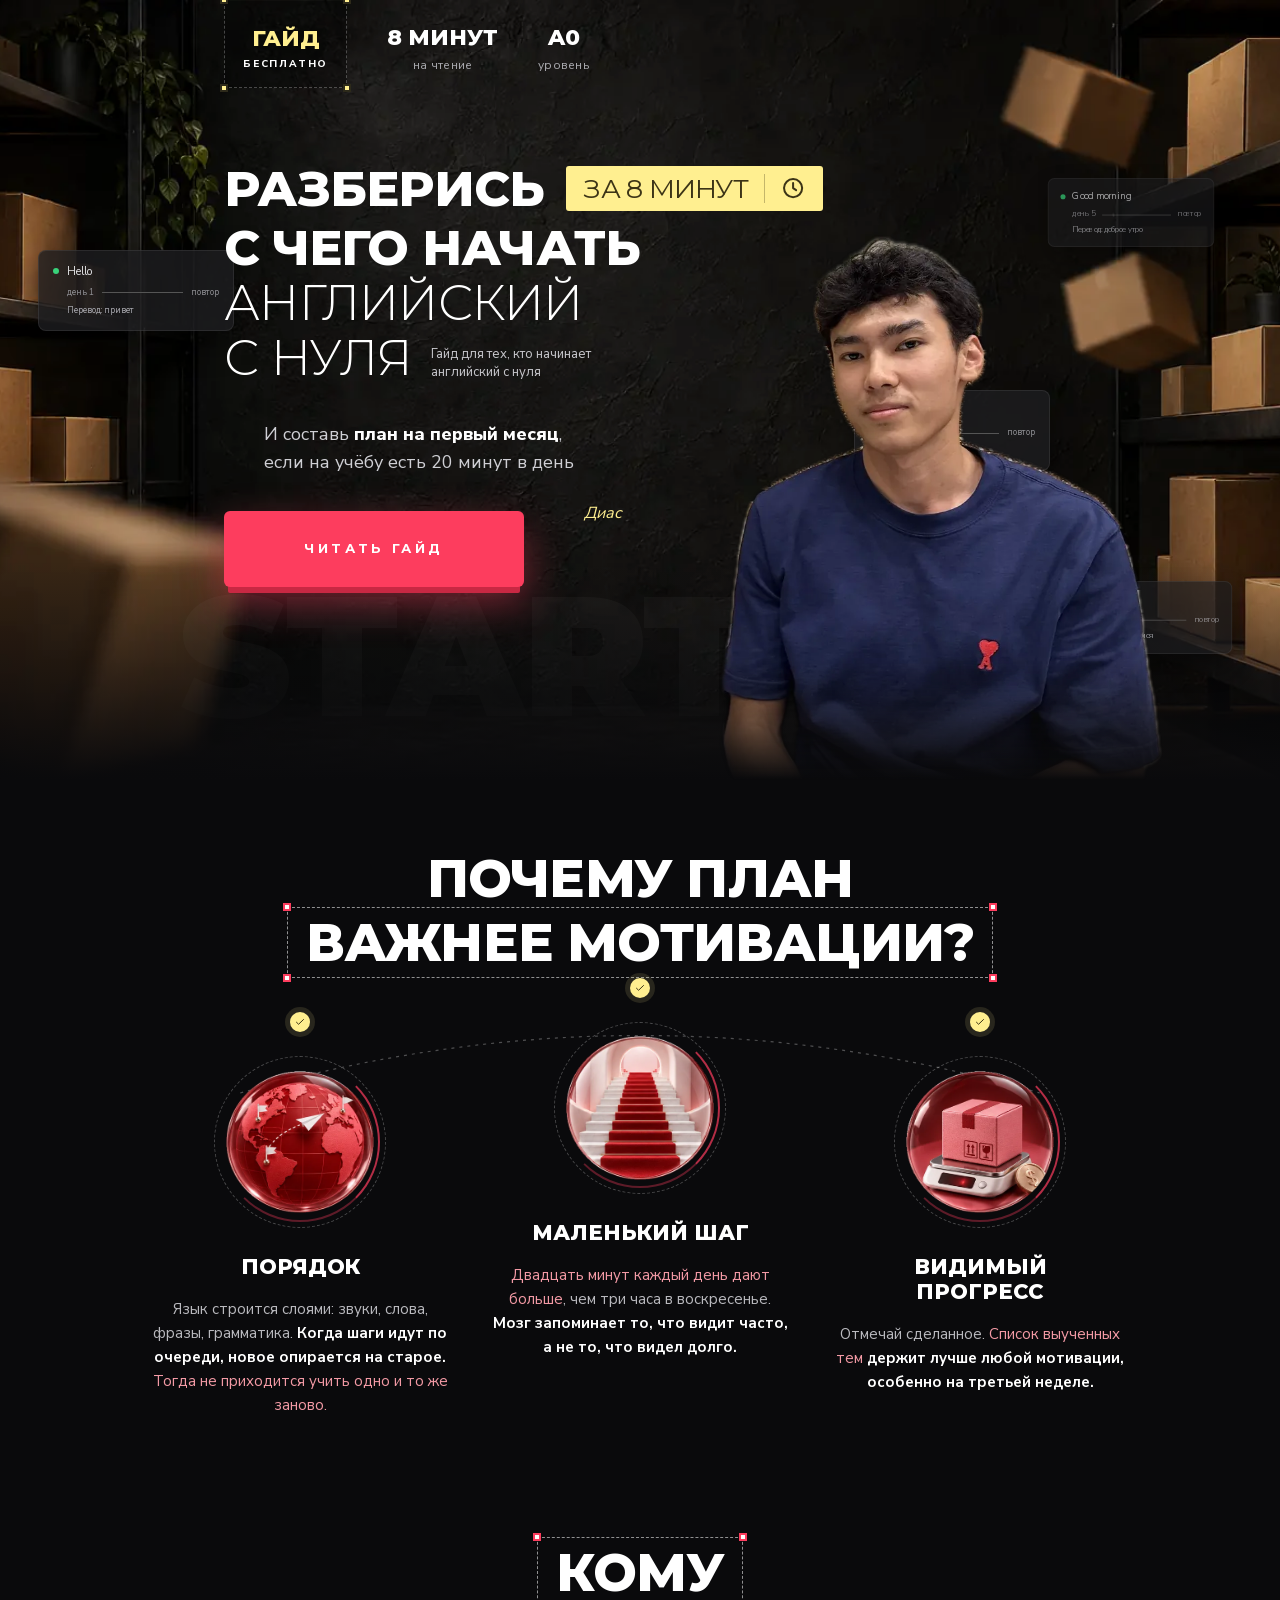
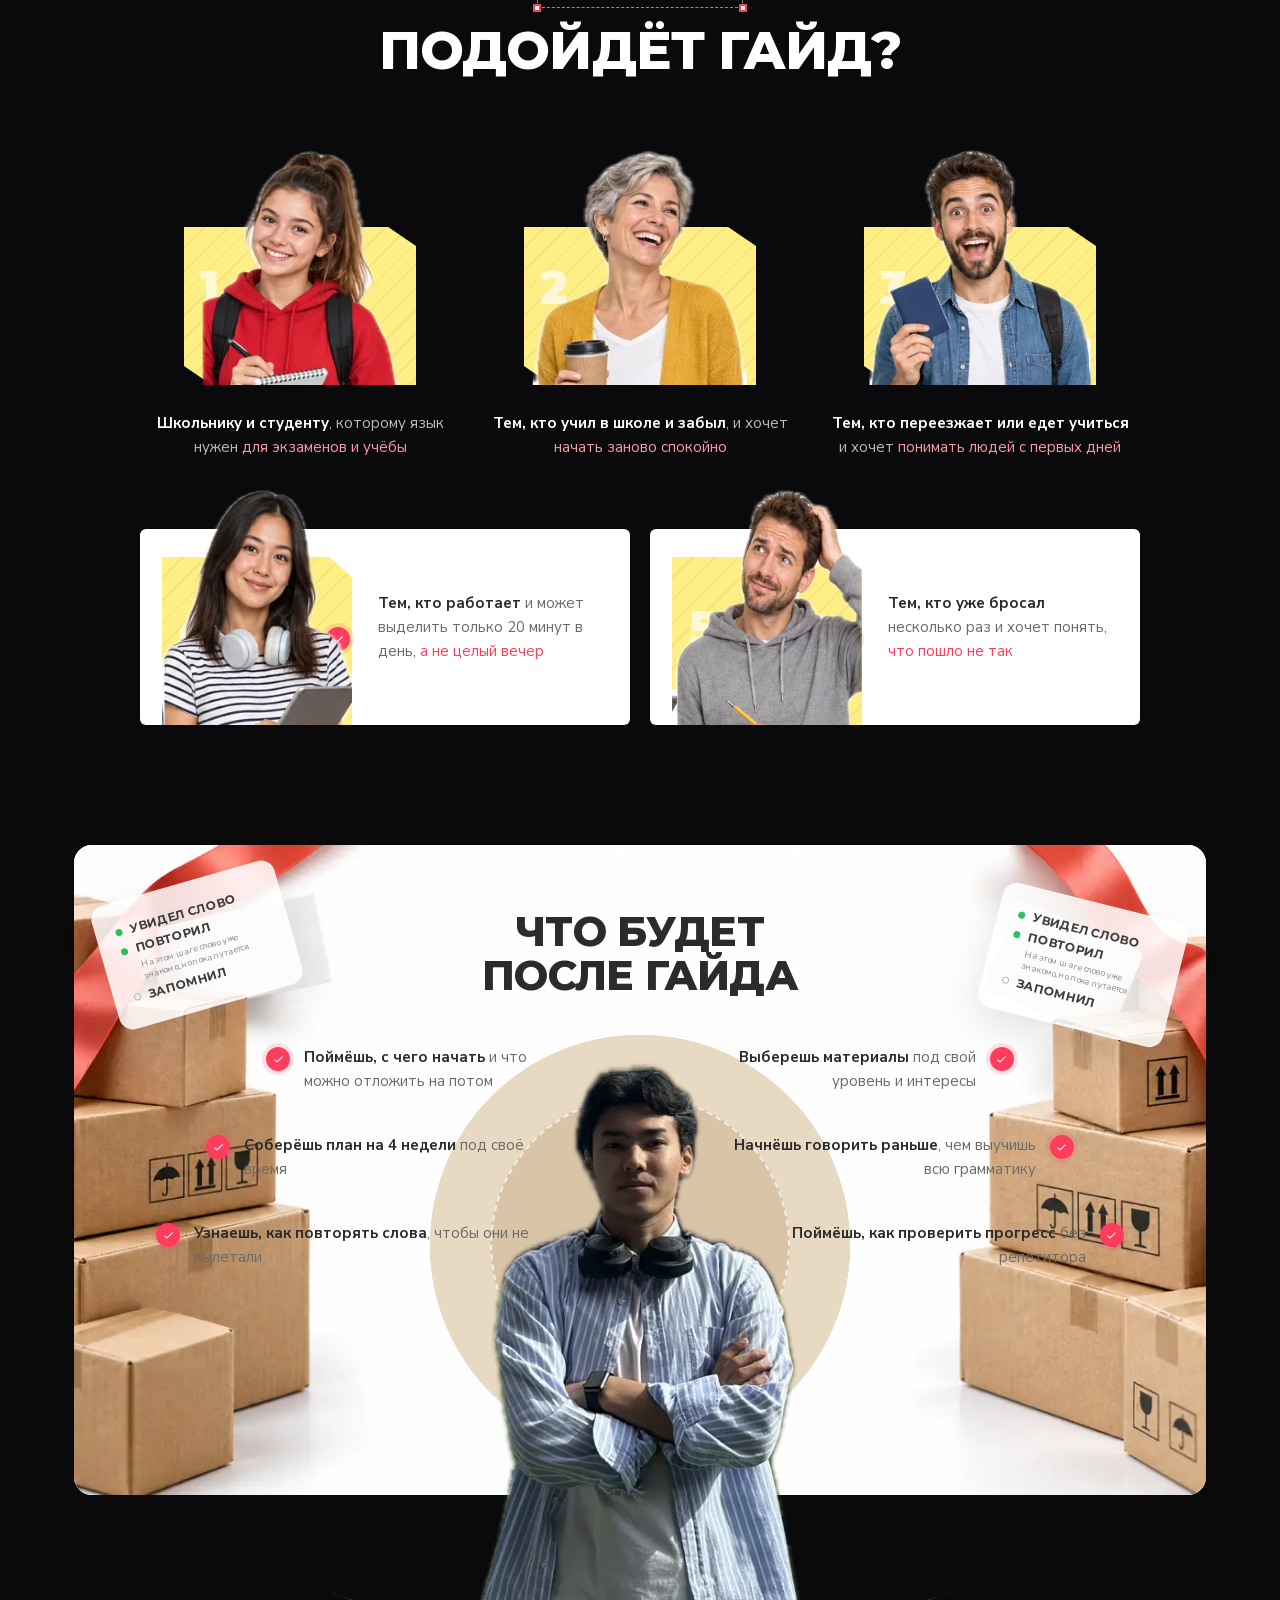
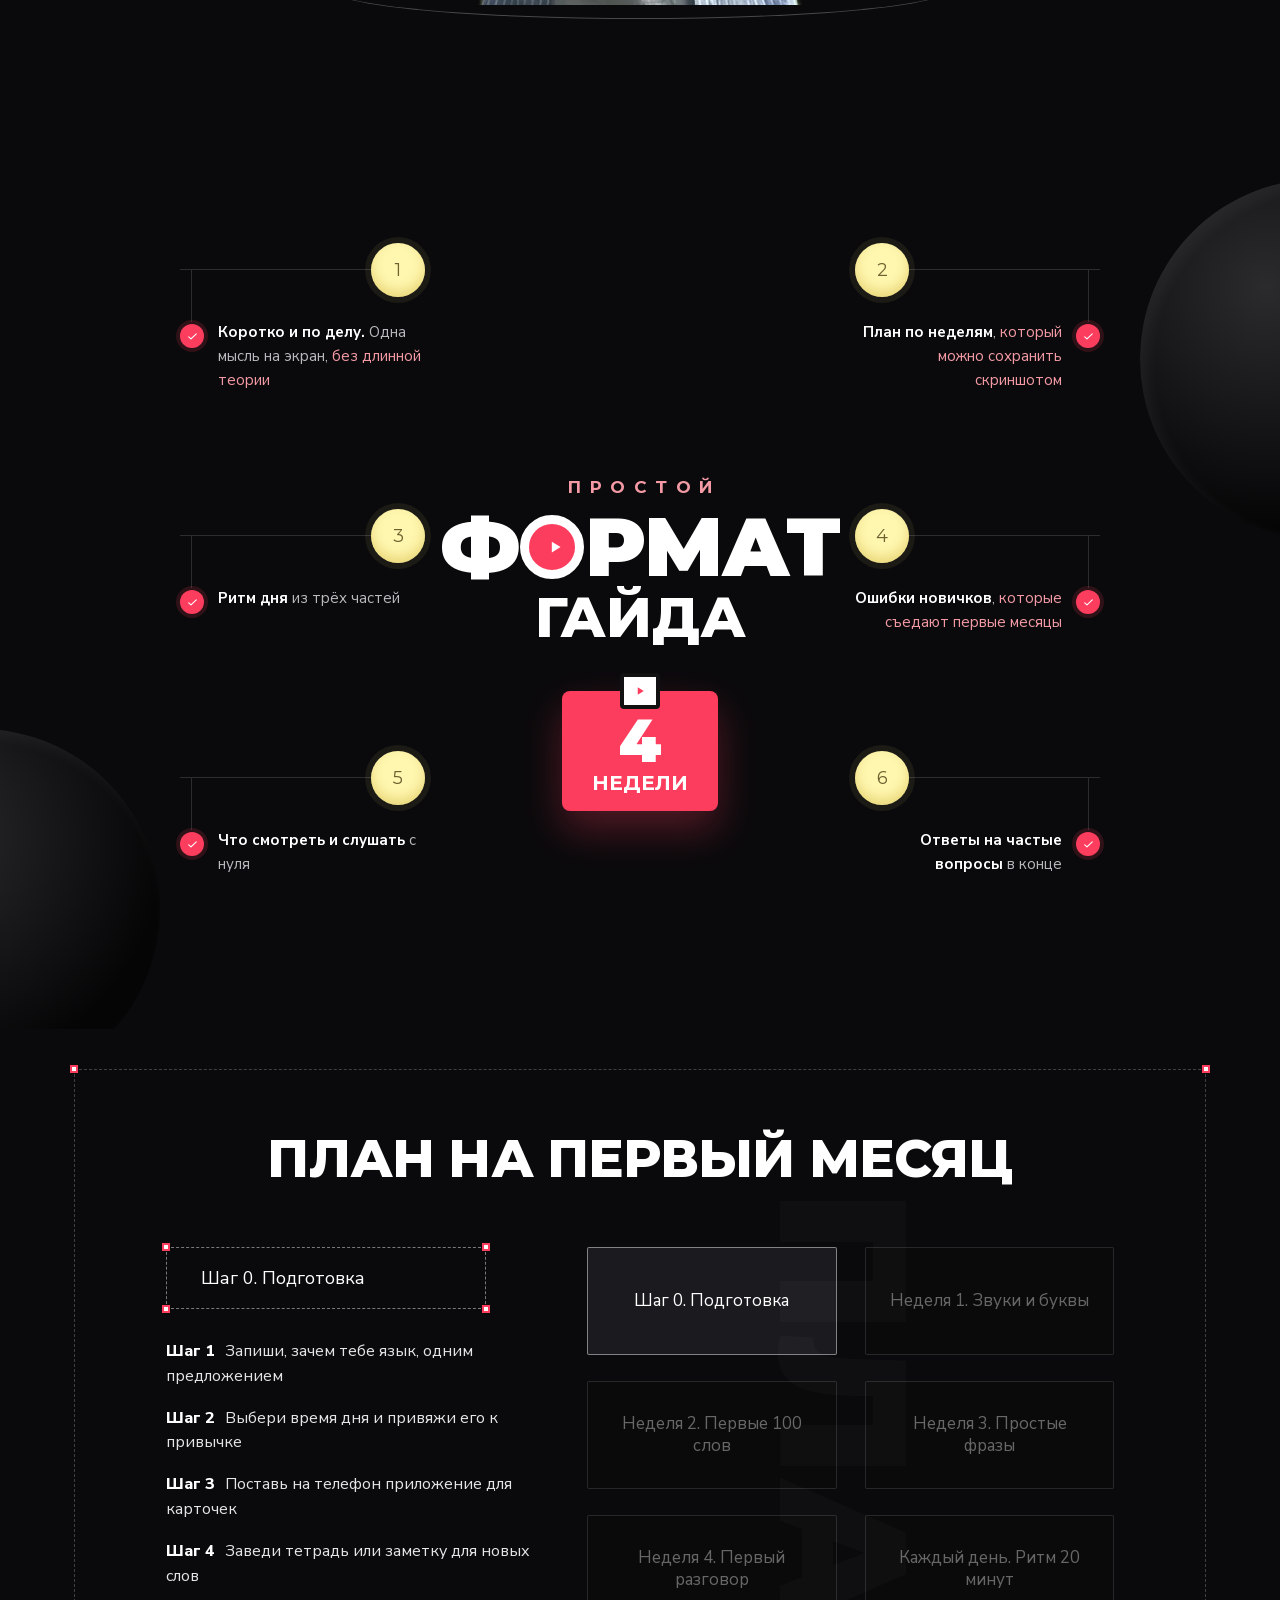
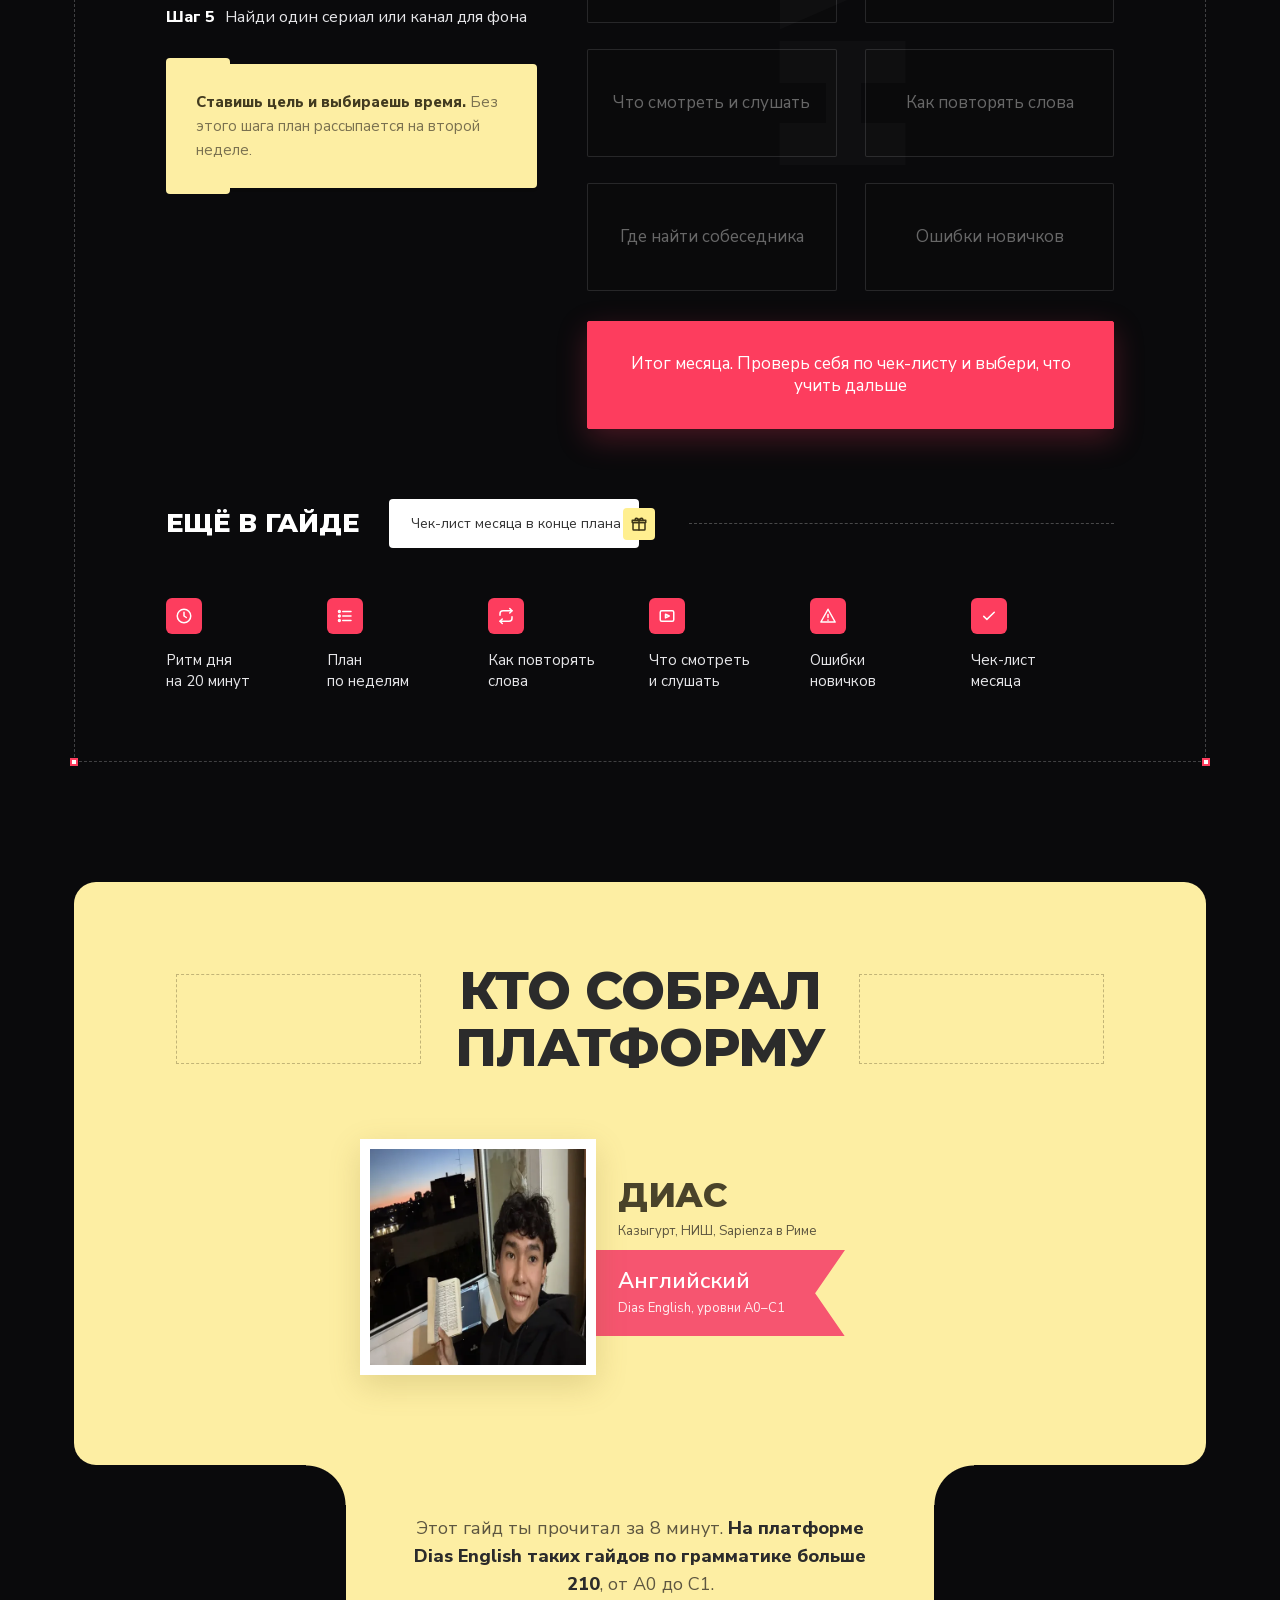
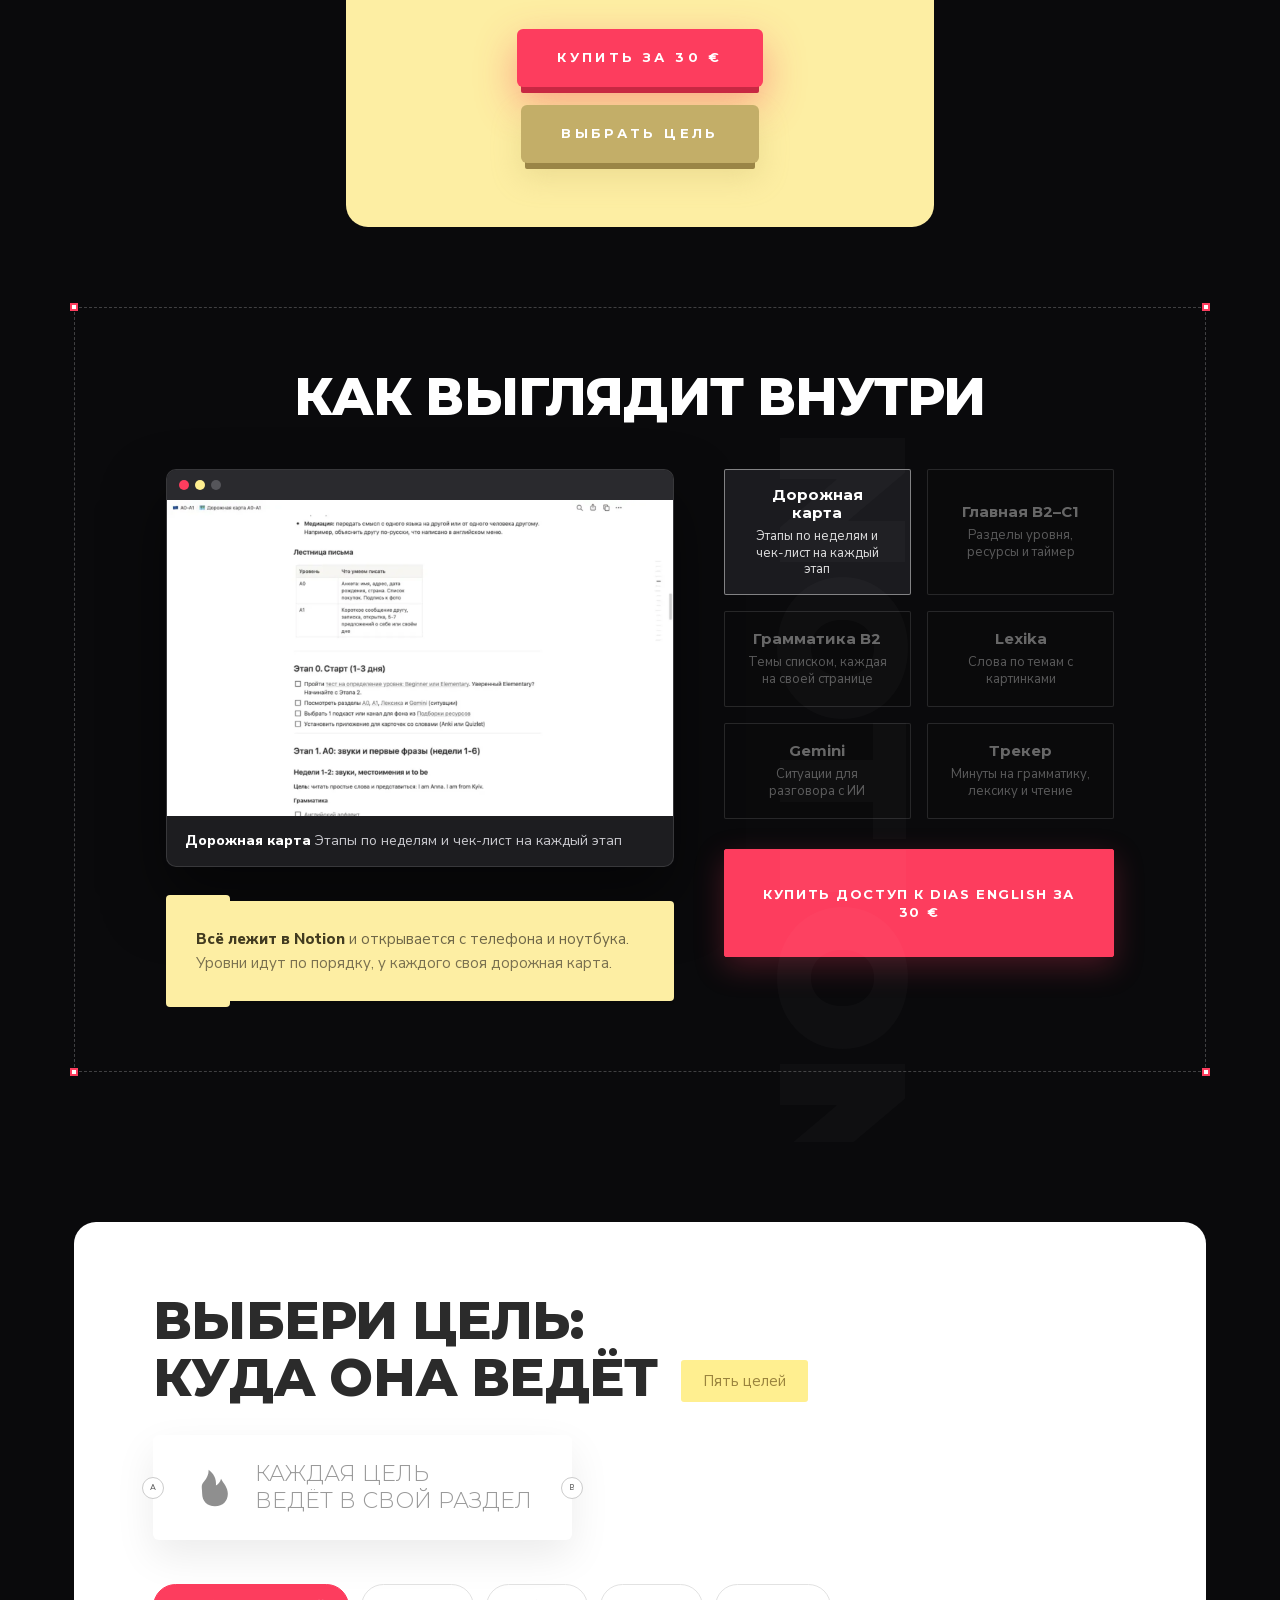
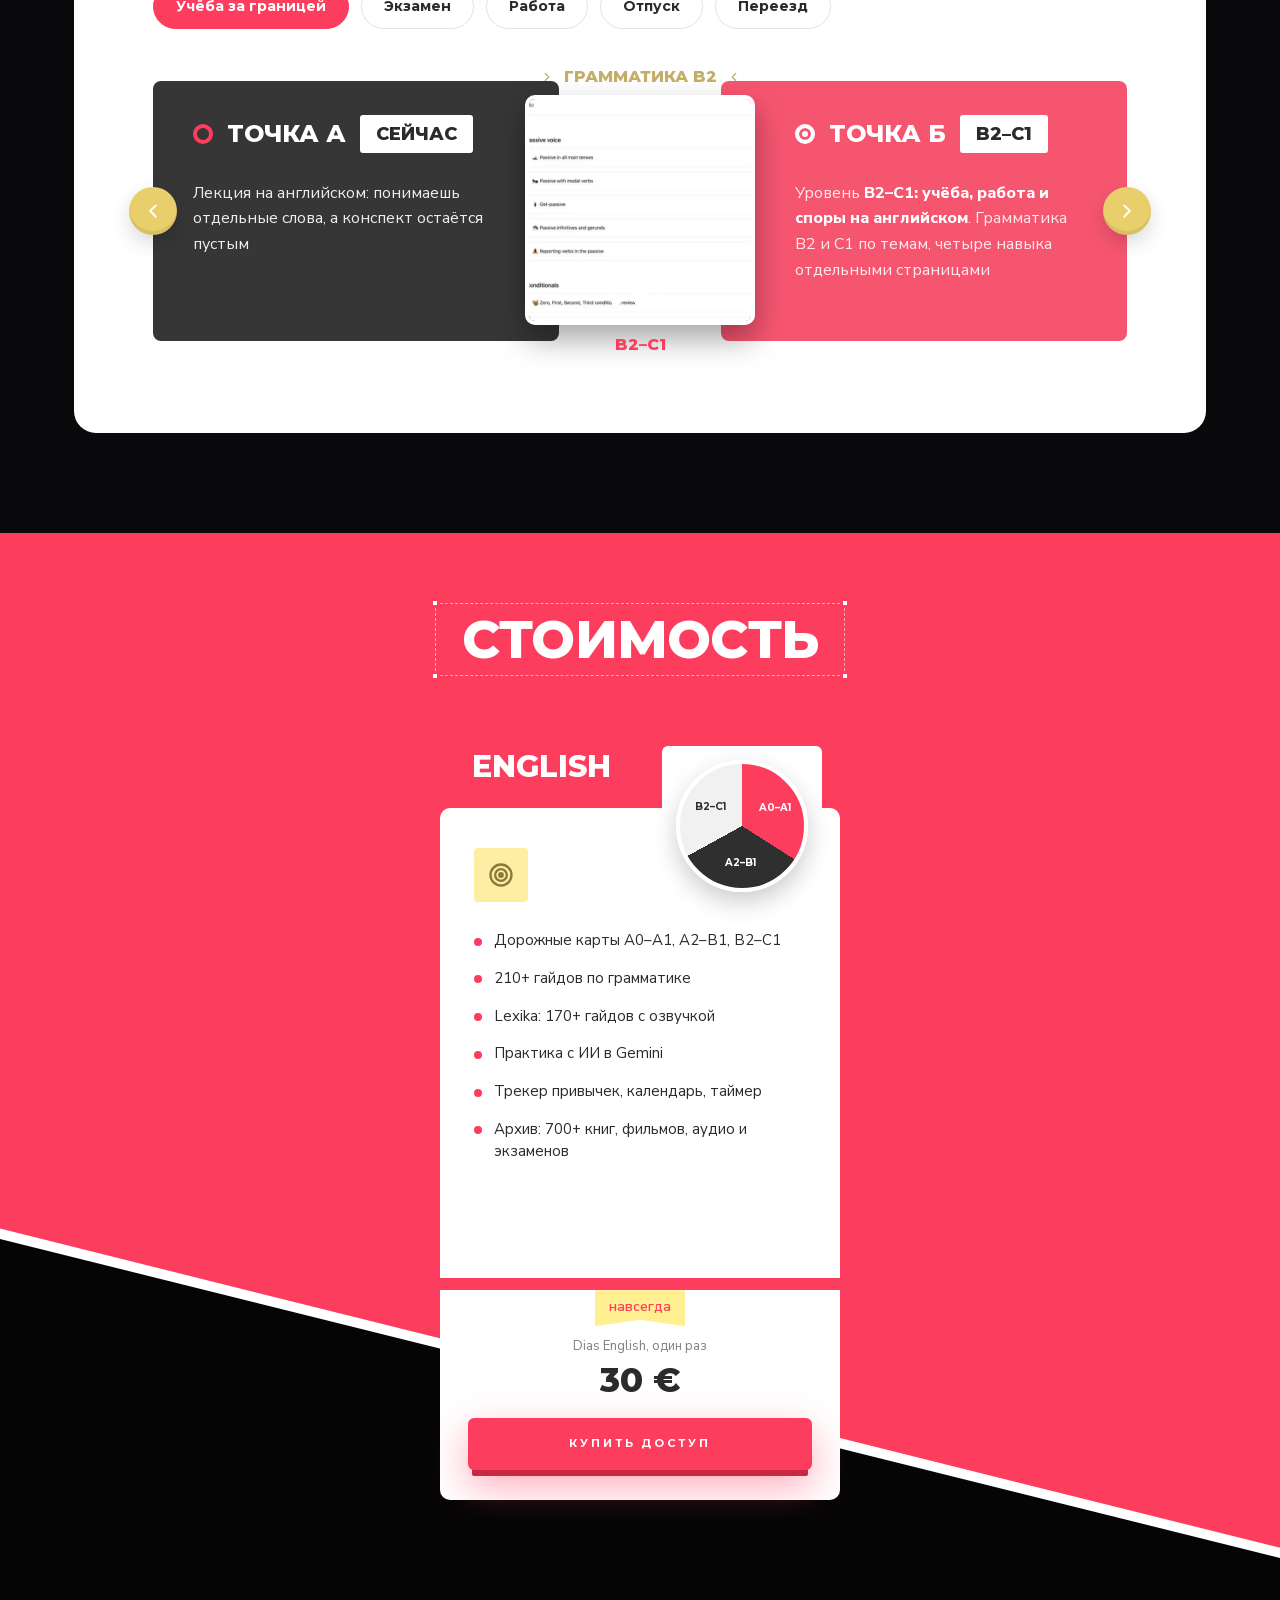
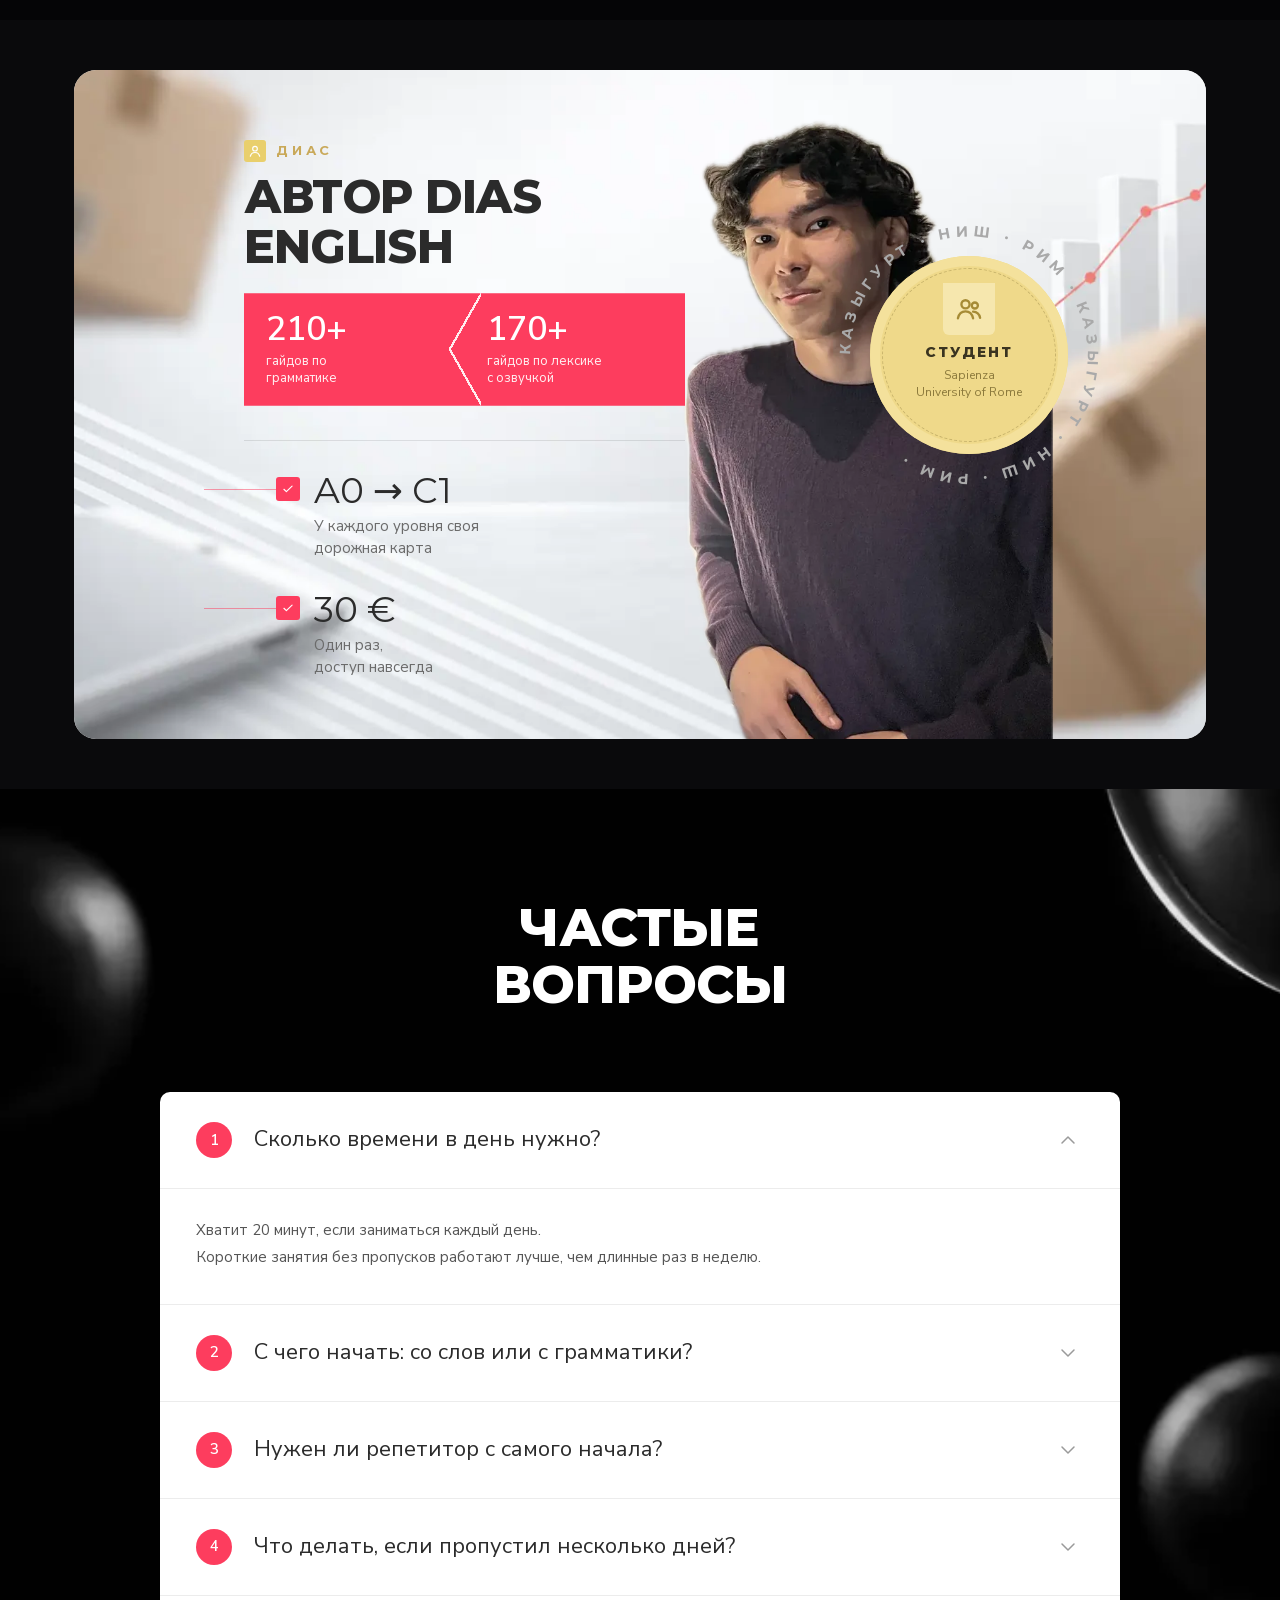
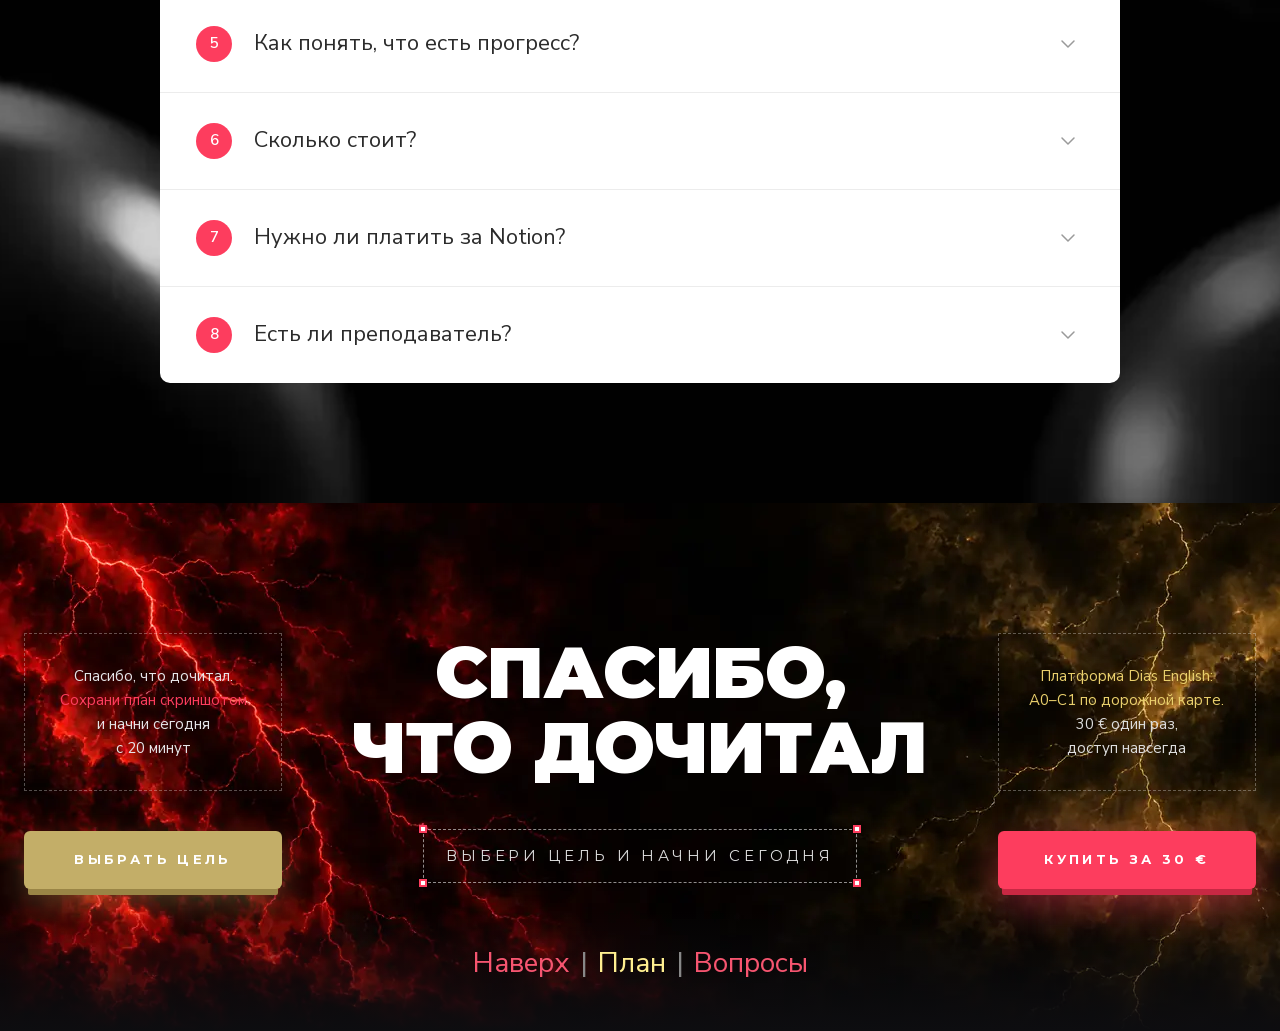
==== en/index.html @ e71a4b94 "Сайт №03: вариации /en/ (Dias English) и /tr/ (Alterna Timur) с подходом «По целям», сборка build.py" ====
<!doctype html>
<html lang="ru">
<head>
<meta charset="utf-8">
<meta name="viewport" content="width=device-width, initial-scale=1, viewport-fit=cover">
<title>С чего начать английский с нуля: план на первый месяц</title>
<meta name="description" content="Короткий гайд: с чего начать английский с нуля, план на 4 недели, ритм на 20 минут в день и ошибки новичков.">
<meta name="theme-color" content="#0a0a0c">
<meta property="og:title" content="С чего начать английский с нуля: план на первый месяц">
<meta property="og:description" content="Короткий гайд: с чего начать английский с нуля, план на 4 недели, ритм на 20 минут в день и ошибки новичков.">
<meta property="og:image" content="../media/hero-bg.webp">
<link rel="icon" href="data:image/svg+xml,%3Csvg xmlns='http://www.w3.org/2000/svg' viewBox='0 0 32 32'%3E%3Crect width='32' height='32' rx='7' fill='%23fd3d5e'/%3E%3Cpath d='M12 9l11 7-11 7z' fill='%23fff'/%3E%3C/svg%3E">
<link rel="preload" href="../assets/fonts/Montserrat-800-cyrillic.woff2" as="font" type="font/woff2" crossorigin>
<link rel="preload" href="../media/hero-bg.webp" as="image">
<link rel="stylesheet" href="../assets/fonts.css">
<link rel="stylesheet" href="../assets/style.css">
</head>
<body>
<main id="app"></main>
<noscript><p style="padding:40px;text-align:center">Для этой страницы нужен JavaScript.</p></noscript>
<script>window.SITE_MODE = 'full'; window.SITE_BASE = '../';
window.SITE = {"lang": "en", "meta": {"title": "С чего начать английский с нуля: план на первый месяц", "description": "Короткий гайд: с чего начать английский с нуля, план на 4 недели, ритм на 20 минут в день и ошибки новичков.", "themeColor": "#0a0a0c"}, "links": {"buy": "https://app.lava.top/products/2c950aa0-d8be-4317-8f39-0f9b4016f5da"}, "blocks": [{"type": "hero", "id": "top", "bg": "media/hero-bg.webp", "bgWord": "Start", "person": {"src": "media/hero-person.webp", "w": 669, "h": 814, "alt": "Диас, автор Dias English"}, "chips": [{"big": "Гайд", "small": "бесплатно", "framed": true}, {"big": "8 минут", "small": "на чтение"}, {"big": "A0", "small": "уровень"}], "titleBold": "Разберись", "badge": "за 8 минут", "titleLines": ["**С чего начать**", "английский", "с нуля"], "note": "Гайд для тех, кто начинает\nанглийский с нуля", "sub": "И составь **план на первый месяц**,\nесли на учёбу есть 20 минут в день", "cta": {"text": "Читать гайд", "href": "#why"}, "sign": ["Диас"], "cards": [{"word": "Hello", "note": "день 1", "tr": "привет"}, {"word": "Thank you", "note": "день 3", "tr": "спасибо"}, {"word": "Good morning", "note": "день 5", "tr": "доброе утро"}, {"word": "See you", "note": "день 7", "tr": "увидимся"}]}, {"type": "why", "id": "why", "title": "Почему план", "titleFramed": "важнее мотивации?", "items": [{"img": "media/why-1.webp", "alt": "Красный глобус с бумажным самолётиком", "title": "Порядок", "text": "Язык строится слоями: звуки, слова, фразы, грамматика. **Когда шаги идут по очереди, новое опирается на старое.** ==Тогда не приходится учить одно и то же заново.=="}, {"img": "media/why-2.webp", "alt": "Белая лестница с красной дорожкой", "title": "Маленький шаг", "text": "==Двадцать минут каждый день дают больше==, чем три часа в воскресенье. **Мозг запоминает то, что видит часто, а не то, что видел долго.**"}, {"img": "media/why-3.webp", "alt": "Коробка на весах", "title": "Видимый\nпрогресс", "text": "Отмечай сделанное. ==Список выученных тем== **держит лучше любой мотивации, особенно на третьей неделе.**"}]}, {"type": "who", "id": "who", "titleFramed": "Кому", "title": "подойдёт гайд?", "items": [{"img": "media/who-1.webp", "w": 236, "h": 286, "alt": "Девушка в красном худи с блокнотом", "text": "**Школьнику и студенту**, которому язык нужен ==для экзаменов и учёбы=="}, {"img": "media/who-2.webp", "w": 259, "h": 285, "alt": "Женщина в жёлтом кардигане с кофе", "text": "**Тем, кто учил в школе и забыл**, и хочет ==начать заново спокойно=="}, {"img": "media/who-3.webp", "w": 278, "h": 297, "alt": "Парень с паспортом и чемоданом", "text": "**Тем, кто переезжает или едет учиться** и хочет ==понимать людей с первых дней=="}, {"img": "media/who-4.webp", "w": 234, "h": 275, "alt": "Девушка с наушниками и планшетом", "text": "**Тем, кто работает** и может выделить только 20 минут в день, ==а не целый вечер=="}, {"img": "media/who-5.webp", "w": 273, "h": 289, "alt": "Мужчина в сером худи с карандашом", "text": "**Тем, кто уже бросал** несколько раз и хочет понять, ==что пошло не так=="}]}, {"type": "result", "id": "result", "title": "Что будет\nпосле гайда", "bg": "media/result-bg.webp", "person": {"src": "media/result-person.webp", "w": 360, "h": 594, "alt": "Диас со скрещёнными руками"}, "tags": [["Увидел слово", "Повторил", "На этом шаге слово уже знакомо, но пока путается", "Запомнил"], ["Увидел слово", "Повторил", "На этом шаге слово уже знакомо, но пока путается", "Запомнил"]], "left": ["**Поймёшь, с чего начать** и что можно отложить на потом", "**Соберёшь план на 4 недели** под своё время", "**Узнаешь, как повторять слова**, чтобы они не вылетали"], "right": ["**Выберешь материалы** под свой уровень и интересы", "**Начнёшь говорить раньше**, чем выучишь всю грамматику", "**Поймёшь, как проверить прогресс** без репетитора"]}, {"type": "format", "id": "format", "kicker": "Простой", "title": "Формат", "title2": "гайда", "badgeNum": "4", "badgeText": "недели", "items": ["**Коротко и по делу.** Одна мысль на экран, ==без длинной теории==", "**План по неделям**, ==который можно сохранить скриншотом==", "**Ритм дня** из трёх частей", "**Ошибки новичков**, ==которые съедают первые месяцы==", "**Что смотреть и слушать** с нуля", "**Ответы на частые вопросы** в конце"]}, {"type": "program", "id": "program", "title": "План на первый месяц", "bgWord": "План", "modules": [{"name": "Шаг 0. Подготовка", "note": "**Ставишь цель и выбираешь время.** ==Без этого шага план рассыпается на второй неделе.==", "lessons": [["Шаг 1", "Запиши, зачем тебе язык, одним предложением"], ["Шаг 2", "Выбери время дня и привяжи его к привычке"], ["Шаг 3", "Поставь на телефон приложение для карточек"], ["Шаг 4", "Заведи тетрадь или заметку для новых слов"], ["Шаг 5", "Найди один сериал или канал для фона"]]}, {"name": "Неделя 1. Звуки и буквы", "note": "**Сначала уши, потом правила.** ==Правильные звуки с первого дня экономят месяцы переучивания.==", "lessons": [["День 1", "Алфавит: **A, B, C** и как читаются буквы"], ["День 2", "Звуки, которых нет в русском"], ["День 3", "Ударение и мелодия фразы"], ["День 4", "Читаешь вслух короткие слова"], ["День 5", "Повторяешь за диктором по 10 минут"], ["День 6", "Пишешь своё имя и город"], ["День 7", "Повторение недели"]]}, {"name": "Неделя 2. Первые 100 слов", "note": "**Учишь слова, которые встречаются чаще всего.** ==Сто частых слов закрывают большую часть простых разговоров.==", "lessons": [["День 1", "Я, ты, он, она: местоимения"], ["День 2", "Глаголы **be, have, want**"], ["День 3", "Числа от 1 до 20"], ["День 4", "Еда, кафе, магазин"], ["День 5", "Дорога и транспорт"], ["День 6", "Дни недели и время"], ["День 7", "Повторение карточек"]]}, {"name": "Неделя 3. Простые фразы", "note": "**Собираешь фразы из знакомых слов.** ==Не заучиваешь чужие диалоги, а строишь свои.==", "lessons": [["День 1", "Как представиться: **Hi, I’m Anna**"], ["День 2", "Как спросить дорогу"], ["День 3", "Как заказать кофе: **A coffee, please**"], ["День 4", "Вопросы: где, что, сколько"], ["День 5", "Отрицание: не хочу, не знаю"], ["День 6", "Пишешь 5 фраз о себе"], ["День 7", "Повторение недели"]]}, {"name": "Неделя 4. Первый разговор", "note": "**Говоришь вслух, даже если с ошибками.** ==Пять минут речи в день важнее идеальной грамматики.==", "lessons": [["День 1", "Записываешь голосовое о себе"], ["День 2", "Разговор с ИИ на простую тему"], ["День 3", "Слушаешь и повторяешь короткий диалог"], ["День 4", "Описываешь свой день"], ["День 5", "Пять вопросов собеседнику: **Where are you from?**"], ["День 6", "Пробный разговор 5 минут"], ["День 7", "Итог месяца"]]}, {"name": "Каждый день. Ритм 20 минут", "note": "**Три части по порядку.** ==Если времени меньше, оставь только первую.==", "lessons": [["5 минут", "Повтор карточек со словами"], ["10 минут", "Новая тема из плана недели"], ["5 минут", "Слушаешь или говоришь вслух"]]}, {"name": "Что смотреть и слушать", "note": "**Короткое и с субтитрами.** ==Мультфильмы и детские каналы понятнее новостей.==", "lessons": [["Видео", "Детские мультфильмы с субтитрами"], ["Аудио", "Подкасты для начинающих, медленная речь"], ["Чтение", "Адаптированные книги уровня A1"], ["Песни", "Две любимые песни с текстом"]]}, {"name": "Как повторять слова", "note": "**Повторяешь через растущие промежутки.** ==Так слово переходит в долгую память.==", "lessons": [["1 раз", "В день, когда выучил"], ["2 раз", "На следующий день"], ["3 раз", "Через три дня"], ["4 раз", "Через неделю"], ["5 раз", "Через месяц"]]}, {"name": "Где найти собеседника", "note": "**Говорить можно с первого месяца.** ==Собеседник не обязательно носитель, подойдёт любой, кто учит тот же язык.==", "lessons": [["Вариант 1", "Разговор с ИИ на простую тему"], ["Вариант 2", "Языковой клуб в твоём городе или онлайн"], ["Вариант 3", "Приложение для обмена языками"], ["Вариант 4", "Друг, который учит тот же язык"]]}, {"name": "Ошибки новичков", "note": "**Эти ошибки делают почти все.** ==Заметил у себя, значит уже исправляешь.==", "lessons": [["Ошибка 1", "Учить грамматику без слов"], ["Ошибка 2", "Менять приложение каждую неделю"], ["Ошибка 3", "Молчать, пока не выучишь всё"], ["Ошибка 4", "Заниматься только по выходным"], ["Ошибка 5", "Сравнивать себя с другими"]]}], "final": {"name": "Итог месяца. Проверь себя по чек-листу и выбери, что учить дальше", "note": "**Проверь себя честно.** ==Отметь, что получилось, и перенеси остальное на следующий месяц.==", "lessons": [["Пункт 1", "Читаю простые слова вслух"], ["Пункт 2", "Знаю 100 частых слов"], ["Пункт 3", "Могу представиться и спросить дорогу"], ["Пункт 4", "Записал голосовое о себе"], ["Пункт 5", "Занимался хотя бы 20 дней из 30"]]}, "extraTitle": "Ещё в гайде", "extraPill": "Чек-лист месяца в конце плана", "extras": [{"icon": "clock", "text": "Ритм дня\nна 20 минут", "open": 5}, {"icon": "list", "text": "План\nпо неделям", "open": 1}, {"icon": "repeat", "text": "Как повторять\nслова", "open": 7}, {"icon": "film", "text": "Что смотреть\nи слушать", "open": 6}, {"icon": "warn", "text": "Ошибки\nновичков", "open": 9}, {"icon": "check", "text": "Чек-лист\nмесяца", "open": "final"}]}, {"type": "speakers", "id": "authors", "ad": true, "title": "Кто собрал\nплатформу", "intro": "Этот гайд ты прочитал за 8 минут. **На платформе Dias English таких гайдов по грамматике больше 210**, от A0 до C1.", "items": [{"img": "media/sp-dias.webp", "alt": "Диас с книгой у окна", "name": "Диас", "sub": "Казыгурт, НИШ, Sapienza в Риме", "ribbonBig": "Английский", "ribbonSmall": "Dias English, уровни A0–C1", "href": "buy"}], "buttons": [{"text": "Купить за 30 €", "href": "buy", "style": "red"}, {"text": "Выбрать цель", "href": "#path", "style": "gold"}]}, {"type": "gallery", "id": "inside", "ad": true, "title": "Как выглядит внутри", "bgWord": "Notion", "tabs": [{"name": "Dias English", "href": "buy", "note": "**Всё лежит в Notion** и открывается с телефона и ноутбука. ==Уровни идут по порядку, у каждого своя дорожная карта.==", "shots": [{"src": "media/scr-en-01.webp", "w": 1400, "h": 876, "cap": "Дорожная карта", "text": "Этапы по неделям и чек-лист на каждый этап"}, {"src": "media/scr-en-07.webp", "w": 1100, "h": 688, "cap": "Главная B2–C1", "text": "Разделы уровня, ресурсы и таймер"}, {"src": "media/scr-en-03.webp", "w": 1400, "h": 876, "cap": "Грамматика B2", "text": "Темы списком, каждая на своей странице"}, {"src": "media/scr-en-04.webp", "w": 1400, "h": 876, "cap": "Lexika", "text": "Слова по темам с картинками"}, {"src": "media/scr-en-05.webp", "w": 1400, "h": 876, "cap": "Gemini", "text": "Ситуации для разговора с ИИ"}, {"src": "media/scr-en-06.webp", "w": 1400, "h": 876, "cap": "Трекер", "text": "Минуты на грамматику, лексику и чтение"}]}]}, {"type": "path", "id": "path", "ad": true, "title": "Выбери цель:\nкуда она ведёт", "tag": "Пять целей", "side": "Каждая цель\nведёт в свой раздел", "slides": [{"goal": "Учёба за границей", "name": "Грамматика B2", "photo": "media/goal-en-1.webp", "alt": "Dias English: Грамматика B2", "bottom": "B2–C1", "a": {"tag": "Сейчас", "text": "Лекция на английском: понимаешь отдельные слова, а конспект остаётся пустым"}, "b": {"tag": "B2–C1", "text": "Уровень **B2–C1: учёба, работа и споры на английском**. Грамматика B2 и C1 по темам, четыре навыка отдельными страницами"}}, {"goal": "Экзамен", "name": "Дорожная карта", "photo": "media/goal-en-2.webp", "alt": "Dias English: Дорожная карта", "bottom": "A0–C1", "a": {"tag": "Сейчас", "text": "Дата экзамена стоит, а темы повторяешь в случайном порядке"}, "b": {"tag": "A0–C1", "text": "Дорожная карта по неделям: **что учить сегодня и что завтра**, в конце этапа тест. Архив экзаменов в разделе материалов"}}, {"goal": "Работа", "name": "Главная B2–C1", "photo": "media/goal-en-3.webp", "alt": "Dias English: Главная B2–C1", "bottom": "B2–C1", "a": {"tag": "Сейчас", "text": "На собеседовании отвечаешь заученными фразами и теряешься на уточняющем вопросе"}, "b": {"tag": "B2–C1", "text": "Карта **B2–C1** и лексика продвинутого уровня. Трекер показывает, сколько минут ушло на чтение и лексику"}}, {"goal": "Отпуск", "name": "Gemini", "photo": "media/goal-en-4.webp", "alt": "Dias English: Gemini", "bottom": "A0–A1", "a": {"tag": "Сейчас", "text": "В кафе показываешь пальцем в меню и киваешь на любой вопрос"}, "b": {"tag": "A0–A1", "text": "Карта **A0–A1: с нуля до первых диалогов** в магазине, кафе и аэропорту. Ситуации с ИИ в Gemini: магазин, касса"}}, {"goal": "Переезд", "name": "Lexika", "photo": "media/goal-en-5.webp", "alt": "Dias English: Lexika", "bottom": "A2–B1", "a": {"tag": "Сейчас", "text": "В аптеке не можешь объяснить, что болит, и уходишь с тем, что дали"}, "b": {"tag": "A2–B1", "text": "Карта **A2–B1** подойдёт перед поступлением и переездом. Lexika: слова по темам, в Gemini ситуации «аптека» и «врач»"}}]}, {"type": "tariffs", "id": "price", "ad": true, "title": "Стоимость", "cards": [{"name": "English", "style": "white", "icon": "target", "pie": [["A0–A1", 34], ["A2–B1", 33], ["B2–C1", 33]], "items": ["Дорожные карты A0–A1, A2–B1, B2–C1", "210+ гайдов по грамматике", "Lexika: 170+ гайдов с озвучкой", "Практика с ИИ в Gemini", "Трекер привычек, календарь, таймер", "Архив: 700+ книг, фильмов, аудио и экзаменов"], "ribbon": "навсегда", "price": "30 €", "priceNote": "Dias English, один раз", "button": "Купить доступ", "href": "buy"}], "mentor": null}, {"type": "author", "id": "author-dias", "ad": true, "bg": "media/author-bg.webp", "label": "Диас", "title": "Автор Dias English", "stats": [{"big": "210+", "small": "гайдов по\nграмматике"}, {"big": "170+", "small": "гайдов по лексике\nс озвучкой"}], "checks": [{"big": "A0 → C1", "small": "У каждого уровня своя\nдорожная карта"}, {"big": "30 €", "small": "Один раз,\nдоступ навсегда"}], "badgeTitle": "Студент", "badgeText": "Sapienza\nUniversity of Rome", "ring": "Казыгурт · НИШ · Рим · Казыгурт · НИШ · Рим · ", "person": {"src": "media/author-dias.webp", "w": 526, "h": 874, "alt": "Диас"}}, {"type": "faq", "id": "faq", "title": "Частые\nвопросы", "bg": "media/spheres-bg.webp", "items": [{"q": "Сколько времени в день нужно?", "a": "Хватит 20 минут, если заниматься каждый день.\nКороткие занятия без пропусков работают лучше, чем длинные раз в неделю."}, {"q": "С чего начать: со слов или с грамматики?", "a": "Со звуков и частых слов. Грамматику проще понять, когда уже есть из чего собирать фразы."}, {"q": "Нужен ли репетитор с самого начала?", "a": "Для первого месяца хватит плана и самостоятельных занятий. Живой собеседник полезен, когда появятся первые фразы."}, {"q": "Что делать, если пропустил несколько дней?", "a": "Вернись к плану с того места, где остановился. Не догоняй всё за один вечер, просто продолжай."}, {"q": "Как понять, что есть прогресс?", "a": "Сравни себя с собой месяц назад: запиши голосовое сейчас и через четыре недели."}, {"q": "Сколько стоит?", "a": "30 € один раз. Подписки нет. Доступ навсегда ко всем уровням от A0 до C1.", "ad": true}, {"q": "Нужно ли платить за Notion?", "a": "Нет. Хватает бесплатного Notion. Есть приложение для телефона и ноутбука.", "ad": true}, {"q": "Есть ли преподаватель?", "a": "Нет. Это самостоятельная платформа. Для разговорной практики карта советует раз в неделю говорить с живым собеседником или с ИИ.", "ad": true}]}, {"type": "thanks", "id": "thanks", "ad": true, "bg": "media/thanks-bg.webp", "left": "Спасибо, что дочитал.\n==Сохрани план скриншотом==\nи начни сегодня\nс 20 минут", "right": "==Платформа Dias English:==\n==A0–C1 по дорожной карте.==\n30 € один раз,\nдоступ навсегда", "title": "Спасибо,\nчто дочитал", "strip": "Выбери цель и начни сегодня", "buttons": [{"text": "Выбрать цель", "href": "#path", "style": "gold"}, {"text": "Купить за 30 €", "href": "buy", "style": "red"}], "links": [{"text": "Наверх", "href": "#top"}, {"text": "План", "href": "#program"}, {"text": "Вопросы", "href": "#faq"}]}, {"type": "thanks", "id": "thanks", "lessonOnly": true, "bg": "media/thanks-bg.webp", "left": "Спасибо, что дочитал.\n==Сохрани план скриншотом==\nи вернись к нему,\nкогда забудешь шаг", "right": "==Начни сегодня:==\n==двадцать минут==\nи один шаг\nиз плана", "title": "Спасибо,\nчто дочитал", "strip": "Двадцать минут каждый день", "buttons": [{"text": "Открыть план", "href": "#program", "style": "gold"}, {"text": "Наверх", "href": "#top", "style": "red"}], "links": [{"text": "Кому подойдёт", "href": "#who"}, {"text": "План", "href": "#program"}, {"text": "Вопросы", "href": "#faq"}]}]};</script>
<script src="../assets/app.js" defer></script>
</body>
</html>
---- assets/fonts.css ----
@font-face{font-family:'Montserrat';font-style:normal;font-weight:300;font-display:swap;src:url(fonts/Montserrat-300-cyrillic.woff2) format('woff2');unicode-range:U+0301, U+0400-045F, U+0490-0491, U+04B0-04B1, U+2116;}
@font-face{font-family:'Montserrat';font-style:normal;font-weight:300;font-display:swap;src:url(fonts/Montserrat-300-latin.woff2) format('woff2');unicode-range:U+0000-00FF, U+0131, U+0152-0153, U+02BB-02BC, U+02C6, U+02DA, U+02DC, U+0304, U+0308, U+0329, U+2000-206F, U+20AC, U+2122, U+2191, U+2193, U+2212, U+2215, U+FEFF, U+FFFD;}
@font-face{font-family:'Montserrat';font-style:normal;font-weight:400;font-display:swap;src:url(fonts/Montserrat-400-cyrillic.woff2) format('woff2');unicode-range:U+0301, U+0400-045F, U+0490-0491, U+04B0-04B1, U+2116;}
@font-face{font-family:'Montserrat';font-style:normal;font-weight:400;font-display:swap;src:url(fonts/Montserrat-400-latin.woff2) format('woff2');unicode-range:U+0000-00FF, U+0131, U+0152-0153, U+02BB-02BC, U+02C6, U+02DA, U+02DC, U+0304, U+0308, U+0329, U+2000-206F, U+20AC, U+2122, U+2191, U+2193, U+2212, U+2215, U+FEFF, U+FFFD;}
@font-face{font-family:'Montserrat';font-style:normal;font-weight:700;font-display:swap;src:url(fonts/Montserrat-700-cyrillic.woff2) format('woff2');unicode-range:U+0301, U+0400-045F, U+0490-0491, U+04B0-04B1, U+2116;}
@font-face{font-family:'Montserrat';font-style:normal;font-weight:700;font-display:swap;src:url(fonts/Montserrat-700-latin.woff2) format('woff2');unicode-range:U+0000-00FF, U+0131, U+0152-0153, U+02BB-02BC, U+02C6, U+02DA, U+02DC, U+0304, U+0308, U+0329, U+2000-206F, U+20AC, U+2122, U+2191, U+2193, U+2212, U+2215, U+FEFF, U+FFFD;}
@font-face{font-family:'Montserrat';font-style:normal;font-weight:800;font-display:swap;src:url(fonts/Montserrat-800-cyrillic.woff2) format('woff2');unicode-range:U+0301, U+0400-045F, U+0490-0491, U+04B0-04B1, U+2116;}
@font-face{font-family:'Montserrat';font-style:normal;font-weight:800;font-display:swap;src:url(fonts/Montserrat-800-latin.woff2) format('woff2');unicode-range:U+0000-00FF, U+0131, U+0152-0153, U+02BB-02BC, U+02C6, U+02DA, U+02DC, U+0304, U+0308, U+0329, U+2000-206F, U+20AC, U+2122, U+2191, U+2193, U+2212, U+2215, U+FEFF, U+FFFD;}
@font-face{font-family:'Montserrat';font-style:normal;font-weight:900;font-display:swap;src:url(fonts/Montserrat-900-cyrillic.woff2) format('woff2');unicode-range:U+0301, U+0400-045F, U+0490-0491, U+04B0-04B1, U+2116;}
@font-face{font-family:'Montserrat';font-style:normal;font-weight:900;font-display:swap;src:url(fonts/Montserrat-900-latin.woff2) format('woff2');unicode-range:U+0000-00FF, U+0131, U+0152-0153, U+02BB-02BC, U+02C6, U+02DA, U+02DC, U+0304, U+0308, U+0329, U+2000-206F, U+20AC, U+2122, U+2191, U+2193, U+2212, U+2215, U+FEFF, U+FFFD;}
@font-face{font-family:'Nunito Sans';font-style:normal;font-weight:400;font-display:swap;src:url(fonts/NunitoSans-400-cyrillic.woff2) format('woff2');unicode-range:U+0301, U+0400-045F, U+0490-0491, U+04B0-04B1, U+2116;}
@font-face{font-family:'Nunito Sans';font-style:normal;font-weight:400;font-display:swap;src:url(fonts/NunitoSans-400-latin.woff2) format('woff2');unicode-range:U+0000-00FF, U+0131, U+0152-0153, U+02BB-02BC, U+02C6, U+02DA, U+02DC, U+0304, U+0308, U+0329, U+2000-206F, U+20AC, U+2122, U+2191, U+2193, U+2212, U+2215, U+FEFF, U+FFFD;}
@font-face{font-family:'Nunito Sans';font-style:normal;font-weight:600;font-display:swap;src:url(fonts/NunitoSans-600-cyrillic.woff2) format('woff2');unicode-range:U+0301, U+0400-045F, U+0490-0491, U+04B0-04B1, U+2116;}
@font-face{font-family:'Nunito Sans';font-style:normal;font-weight:600;font-display:swap;src:url(fonts/NunitoSans-600-latin.woff2) format('woff2');unicode-range:U+0000-00FF, U+0131, U+0152-0153, U+02BB-02BC, U+02C6, U+02DA, U+02DC, U+0304, U+0308, U+0329, U+2000-206F, U+20AC, U+2122, U+2191, U+2193, U+2212, U+2215, U+FEFF, U+FFFD;}
@font-face{font-family:'Nunito Sans';font-style:normal;font-weight:700;font-display:swap;src:url(fonts/NunitoSans-700-cyrillic.woff2) format('woff2');unicode-range:U+0301, U+0400-045F, U+0490-0491, U+04B0-04B1, U+2116;}
@font-face{font-family:'Nunito Sans';font-style:normal;font-weight:700;font-display:swap;src:url(fonts/NunitoSans-700-latin.woff2) format('woff2');unicode-range:U+0000-00FF, U+0131, U+0152-0153, U+02BB-02BC, U+02C6, U+02DA, U+02DC, U+0304, U+0308, U+0329, U+2000-206F, U+20AC, U+2122, U+2191, U+2193, U+2212, U+2215, U+FEFF, U+FFFD;}
@font-face{font-family:'Nunito Sans';font-style:normal;font-weight:800;font-display:swap;src:url(fonts/NunitoSans-800-cyrillic.woff2) format('woff2');unicode-range:U+0301, U+0400-045F, U+0490-0491, U+04B0-04B1, U+2116;}
@font-face{font-family:'Nunito Sans';font-style:normal;font-weight:800;font-display:swap;src:url(fonts/NunitoSans-800-latin.woff2) format('woff2');unicode-range:U+0000-00FF, U+0131, U+0152-0153, U+02BB-02BC, U+02C6, U+02DA, U+02DC, U+0304, U+0308, U+0329, U+2000-206F, U+20AC, U+2122, U+2191, U+2193, U+2212, U+2215, U+FEFF, U+FFFD;}
---- assets/style.css ----
/* Сайт №03. Цвета и шрифты меняются здесь, в :root */
:root {
  --red: #fd3d5e;
  --red-2: #f65570;
  --red-deep: #e8304f;
  --yellow: #ffef90;
  --yellow-soft: #fdeea3;
  --yellow-cube: #fdee86;
  --gold: #c3ae68;
  --gold-2: #e0c165;
  --gold-text: #9a843e;
  --bg: #0a0a0c;
  --bg-2: #111114;
  --card-dark: #363636;
  --ink: #2b2b2b;
  --ink-2: #6b6b6b;
  --muted: #b9b9be;
  --pink: #f39aa5;
  --white: #fff;
  --line: rgba(255, 255, 255, .14);
  --f-head: 'Montserrat', 'Arial Black', system-ui, sans-serif;
  --f-body: 'Nunito Sans', system-ui, -apple-system, 'Segoe UI', sans-serif;
  --radius: 18px;
  --wrap: 1180px;
  --ease: cubic-bezier(.22, .61, .36, 1);
}

*, *::before, *::after { box-sizing: border-box; }
html { -webkit-text-size-adjust: 100%; scroll-padding-top: 16px; }
body {
  margin: 0; background: var(--bg); color: var(--white);
  font: 400 16px/1.55 var(--f-body);
  -webkit-font-smoothing: antialiased; overflow-x: hidden;
}
img { max-width: 100%; height: auto; display: block; }
a { color: inherit; text-decoration: none; }
a:hover, a:focus { text-decoration: none; }
button { font: inherit; color: inherit; cursor: pointer; }
p, h1, h2, h3, ul { margin: 0; }
ul { padding: 0; list-style: none; }
b { font-weight: 800; }
em.hl { font-style: normal; color: var(--pink); }
p, li { hyphens: auto; -webkit-hyphens: auto; overflow-wrap: break-word; }
:focus-visible { outline: 2px solid var(--yellow); outline-offset: 3px; border-radius: 6px; }

[hidden] { display: none !important; }
.wrap { width: 100%; max-width: var(--wrap); margin: 0 auto; padding: 0 24px; position: relative; }
.dark { background: var(--bg); }
.center { text-align: center; }
.ic { width: 1em; height: 1em; fill: none; stroke: currentColor; stroke-width: 2; stroke-linecap: round; stroke-linejoin: round; flex: none; }

/* Заголовки */
.h2 {
  font: 800 clamp(30px, 4.1vw, 54px)/1.08 var(--f-head);
  text-transform: uppercase; letter-spacing: -.015em; color: var(--white);
}
.h2.ink { color: var(--ink); }

/* Пунктирная рамка с маркерами по углам (как выделение в Figma) */
.framed { position: relative; display: inline-block; padding: .12em .34em; border: 1px dashed rgba(255, 255, 255, .55); }
.ink .framed, .framed.ink { border-color: rgba(0, 0, 0, .35); }
.h { position: absolute; width: 8px; height: 8px; background: #fff; border: 2px solid var(--red); }
.hA { left: -5px; top: -5px; } .hB { right: -5px; top: -5px; } .hC { left: -5px; bottom: -5px; } .hD { right: -5px; bottom: -5px; }

/* Кнопки */
.btn {
  display: inline-flex; align-items: center; justify-content: center; text-align: center;
  min-height: 58px; padding: 0 40px; border-radius: 6px;
  font: 700 13px/1.2 var(--f-head); letter-spacing: .26em; text-transform: uppercase;
  transition: transform .25s var(--ease), box-shadow .25s var(--ease), background-color .25s var(--ease), filter .25s var(--ease);
}
.btn span { display: block; }
.btn-red { background: var(--red); color: #fff; box-shadow: 0 10px 0 -4px #c82843, 0 16px 40px rgba(253, 61, 94, .45); }
.btn-red:hover { transform: translateY(-3px); background: #ff5270; box-shadow: 0 13px 0 -4px #c82843, 0 22px 48px rgba(253, 61, 94, .55); }
.btn-gold { background: var(--gold); color: #fff; box-shadow: 0 10px 0 -4px #9a8546, 0 14px 30px rgba(195, 174, 104, .3); }
.btn-gold:hover { transform: translateY(-3px); background: #d2bd77; box-shadow: 0 13px 0 -4px #9a8546, 0 20px 38px rgba(195, 174, 104, .4); }
.btn:active { transform: translateY(1px); }
.btn-big { min-height: 76px; min-width: 300px; }
.btn-sm { min-height: 52px; padding: 0 22px; font-size: 11px; }
.btn-wide { width: 100%; }
.btn-row { display: flex; flex-wrap: wrap; gap: 18px 22px; justify-content: center; }

/* Появление */
.reveal { opacity: 0; transform: translateY(26px); transition: opacity .7s var(--ease) var(--d, 0s), transform .7s var(--ease) var(--d, 0s); }
.reveal.in { opacity: 1; transform: none; }

/* ============ 1. Первый экран ============ */
.hero { position: relative; min-height: 780px; overflow: hidden; background: #0b0b0d; isolation: isolate; }
.hero-bg { position: absolute; inset: 0; z-index: -2; }
.hero-bg img { width: 100%; height: 100%; object-fit: cover; object-position: center; filter: brightness(.82); }
.hero::after { content: ''; position: absolute; left: 0; right: 0; bottom: 0; height: 220px; z-index: -1; background: linear-gradient(transparent, var(--bg)); }
.hero-word { position: absolute; left: 14%; bottom: 40px; z-index: -1; font: 900 170px/1 var(--f-head); text-transform: uppercase; color: rgba(255, 255, 255, .04); letter-spacing: -.02em; white-space: nowrap; }
.hero-in { padding-top: 0; z-index: 2; }
.chips { display: flex; gap: 40px; align-items: center; margin-left: 150px; }
.chip { display: flex; flex-direction: column; align-items: center; padding: 26px 0 14px; text-align: center; }
.chip b { font: 800 22px/1.1 var(--f-head); text-transform: uppercase; color: #fff; }
.chip small { font-size: 12px; color: #a9a9ae; margin-top: 6px; letter-spacing: .02em; }
.chip.framed { padding: 26px 18px 14px; border-color: rgba(255, 255, 255, .25); border-top: 0; background: rgba(0, 0, 0, .35); }
.chip.framed b { color: var(--yellow); }
.chip.framed small { color: #fff; letter-spacing: .18em; text-transform: uppercase; font-size: 10px; font-weight: 800; }
.chip.framed .h { background: var(--yellow); border-color: #2d2a1a; }
.hero-title { margin: 72px 0 0 150px; font: 300 clamp(34px, 3.85vw, 56px)/1.12 var(--f-head); text-transform: uppercase; letter-spacing: -.015em; }
.hero-line { display: block; position: relative; }
.hero-title b { font-weight: 800; }
.hero-first { display: flex; align-items: center; gap: 22px; margin-bottom: 4px; }
.badge {
  display: inline-flex; align-items: center; gap: 16px; padding: 8px 18px; border-radius: 3px;
  background: var(--yellow); color: #3c3416; font: 400 clamp(22px, 2.1vw, 31px)/1.1 var(--f-head); text-transform: uppercase;
}
.badge .ic { font-size: .9em; }
.badge-sep { width: 1px; align-self: stretch; background: rgba(60, 52, 22, .3); }
.hero-note { position: absolute; left: calc(100% + 18px); bottom: .35em; width: 230px; font: 400 13px/1.4 var(--f-body); text-transform: none; letter-spacing: 0; color: #c7c7cc; }
.hero-line:last-child { display: inline-block; }
.hero-sub { margin: 34px 0 0 190px; font-size: 18px; line-height: 1.6; color: #cfcfd4; max-width: 470px; }
.hero-sub b { color: #fff; }
.hero-cta { display: flex; align-items: flex-start; gap: 60px; margin: 34px 0 0 150px; }
.sign { margin-top: -10px; font: italic 400 16px/1.5 var(--f-body); color: var(--yellow); }
.sign br + * { margin-left: 20px; }
.hero-person { position: absolute; bottom: 0; left: 56%; width: min(500px, 35vw); z-index: 1; }
.hero-person img { width: 100%; -webkit-mask-image: linear-gradient(#000 78%, transparent); mask-image: linear-gradient(#000 78%, transparent); }
.fcard {
  position: absolute; z-index: 1; width: 196px; padding: 12px 14px; border-radius: 8px;
  background: rgba(30, 30, 32, .78); border: 1px solid rgba(255, 255, 255, .08);
  font-size: 11px; color: #e7e7ea; box-shadow: 0 14px 30px rgba(0, 0, 0, .45);
}
.fcard p { display: flex; align-items: center; gap: 8px; }
.fcard .dot { width: 6px; height: 6px; border-radius: 50%; background: #39d27a; }
.fc-sub { margin: 6px 0 4px 14px; color: #8e8e93; font-size: 9px; }
.fc-line { flex: 1; height: 1px; background: #555; }
.fc-tr { margin-left: 14px; color: #a7a7ad; font-size: 9px; }
.fcard-1 { left: 3%; top: 32%; }
.fcard-2 { right: 18%; top: 50%; }
.fcard-3 { right: 4%; top: 22%; transform: scale(.85); opacity: .7; }
.fcard-4 { right: 3%; top: 74%; transform: scale(.9); opacity: .85; }

/* ============ 2. Почему ============ */
.why { padding: 70px 0 60px; position: relative; }
.why-arc { width: min(820px, 80%); margin: 40px auto 0; height: 80px; }
.why-arc svg { width: 100%; height: 100%; }
.why-arc path { fill: none; stroke: rgba(255, 255, 255, .28); stroke-width: 1.2; stroke-dasharray: 3 5; vector-effect: non-scaling-stroke; }
.why-list { display: grid; grid-template-columns: repeat(3, 1fr); gap: 40px; max-width: 980px; margin: -86px auto 0; }
.why-item { text-align: center; position: relative; padding-top: 30px; }
.why-item:nth-child(2) { margin-top: -34px; }
.why-dot { position: absolute; top: 0; left: 50%; transform: translateX(-50%); width: 20px; height: 20px; border-radius: 50%; background: var(--yellow); color: #3c3416; display: grid; place-items: center; font-size: 12px; box-shadow: 0 0 0 5px rgba(255, 239, 144, .12); }
.why-circle { width: 172px; height: 172px; margin: 14px auto 26px; border-radius: 50%; padding: 12px; position: relative; transition: transform .4s var(--ease); }
.why-circle::before { content: ''; position: absolute; inset: 0; border-radius: 50%; border: 1px dashed rgba(255, 255, 255, .25); }
.why-circle::after { content: ''; position: absolute; inset: 6px; border-radius: 50%; border: 2px solid transparent; border-right-color: rgba(253, 61, 94, .7); border-bottom-color: rgba(253, 61, 94, .35); }
.why-circle img { width: 100%; height: 100%; object-fit: contain; }
.why-item:hover .why-circle { transform: translateY(-6px) rotate(-4deg); }
.why-item h3 { font: 800 21px/1.2 var(--f-head); text-transform: uppercase; margin-bottom: 18px; }
.why-item p { font-size: 15px; line-height: 1.6; color: var(--muted); max-width: 300px; margin: 0 auto; }
.why-item p b { color: #fff; font-weight: 700; }

/* ============ 3. Кому подойдёт ============ */
.who { padding: 60px 0 90px; }
.who .h2 .framed { margin-bottom: 14px; }
.who-top { display: grid; grid-template-columns: repeat(3, 1fr); gap: 40px; max-width: 980px; margin: 70px auto 0; }
.who-item { text-align: center; }
.who-item p { font-size: 15px; line-height: 1.6; color: var(--muted); margin-top: 26px; }
.who-item p b, .who-card p b { color: #fff; font-weight: 700; }
.cube { position: relative; width: 232px; height: 236px; margin: 0 auto; }
.cube::before {
  content: ''; position: absolute; left: 0; right: 0; bottom: 0; height: 158px;
  background: repeating-linear-gradient(135deg, var(--yellow-cube) 0 14px, #f8e57a 14px 16px);
  clip-path: polygon(0 0, 88% 0, 100% 12%, 100% 100%, 12% 100%, 0 88%);
  transition: transform .4s var(--ease);
}
.cube-n { position: absolute; left: 16px; bottom: 74px; z-index: 1; font: 900 46px/1 var(--f-head); color: rgba(255, 255, 255, .65); }
.cube-img { position: absolute; left: 50%; bottom: 0; transform: translateX(-50%); height: 236px; width: auto; z-index: 2; transition: transform .4s var(--ease); }
.who-item:hover .cube-img, .who-card:hover .cube-img { transform: translateX(-50%) translateY(-6px); }
.who-bottom { display: grid; grid-template-columns: 1fr 1fr; gap: 20px; max-width: 1000px; margin: 70px auto 0; }
.who-card {
  display: flex; align-items: center; gap: 26px; position: relative; background: #fff; color: var(--ink-2);
  border-radius: 6px; padding: 0 30px 0 22px; min-height: 196px;
  transition: transform .3s var(--ease), box-shadow .3s var(--ease);
}
.who-card:hover { transform: translateY(-4px); box-shadow: 0 20px 40px rgba(0, 0, 0, .35); }
.who-card .cube { width: 190px; height: 236px; flex: none; margin-top: -40px; }
.who-card .cube::before { height: 168px; }
.who-card .cube-img { height: 236px; }
.who-card p { font-size: 15px; line-height: 1.6; }
.who-card p b { color: var(--ink); }
.who-card em.hl { color: var(--red); }
.ck { width: 24px; height: 24px; border-radius: 50%; background: var(--red); color: #fff; display: grid; place-items: center; font-size: 13px; flex: none; box-shadow: 0 0 0 4px rgba(253, 61, 94, .15); }
.who-card .ck { position: absolute; left: 186px; top: 50%; }

/* ============ 4. Результат ============ */
.result { background: var(--bg); padding: 30px 0 120px; }
.res-panel { position: relative; border-radius: var(--radius); background: #fff; min-height: 650px; padding: 64px 40px 0; isolation: isolate; }
.res-bg { position: absolute; inset: 0; width: 100%; height: 100%; object-fit: cover; border-radius: var(--radius); z-index: -1; }
.res-panel .h2 { position: relative; z-index: 2; font-size: clamp(28px, 3.2vw, 44px); }
.res-list { position: absolute; top: 200px; width: 280px; display: grid; gap: 40px; z-index: 3; }
.res-left { left: 17%; }
.res-right { right: 17%; text-align: right; }
.res-item { display: flex; gap: 14px; align-items: flex-start; font-size: 15px; line-height: 1.6; color: var(--ink-2); }
.res-item b { color: var(--ink); font-weight: 700; }
.res-right .res-item { flex-direction: row-reverse; }
.res-l2 { margin-left: -60px; } .res-l3 { margin-left: -110px; }
.res-r2 { margin-right: -60px; } .res-r3 { margin-right: -110px; }
.res-item .ck { margin-top: 2px; }
.res-person { position: absolute; left: 50%; bottom: -110px; transform: translateX(-50%); width: 330px; z-index: 2; }
.res-person img { width: 100%; position: relative; z-index: 1; }
.res-halo { position: absolute; left: 50%; bottom: 150px; transform: translateX(-50%); width: 420px; height: 420px; border-radius: 50%; background: #d9c4a8; box-shadow: inset 0 0 0 60px #e8d9c2; }
.res-halo::after { content: ''; position: absolute; inset: 60px; border-radius: 50%; border: 2px dashed rgba(255, 255, 255, .7); }
.res-arc { width: 620px; max-width: 80%; height: 60px; margin: 64px auto 0; border-bottom: 1px solid rgba(255, 255, 255, .25); border-radius: 0 0 50% 50%; }
.status { position: absolute; width: 190px; padding: 18px 20px; border-radius: 14px; background: rgba(255, 255, 255, .85); box-shadow: 0 16px 40px rgba(0, 0, 0, .1); font: 600 12px/1.35 var(--f-head); text-transform: uppercase; color: #3d3d3d; z-index: 1; }
.status p { display: flex; align-items: center; gap: 8px; margin: 4px 0; }
.status .st-sm { text-transform: none; font: 400 9px/1.3 var(--f-body); color: #888; padding-left: 16px; }
.sd { width: 7px; height: 7px; border-radius: 50%; border: 1px solid #b5b5b5; flex: none; }
.sd.on { background: #2fbf5f; border-color: #2fbf5f; }
.status-1 { left: 2.5%; top: 36px; transform: rotate(-16deg); }
.status-2 { right: 2.5%; top: 56px; transform: rotate(14deg); }

/* ============ 5. Формат ============ */
.format { padding: 130px 0 120px; position: relative; overflow: hidden; }
.fmt-grid { display: grid; grid-template-columns: 1fr; position: relative; min-height: 640px; }
.fmt-center { position: absolute; left: 50%; top: 210px; transform: translateX(-50%); text-align: center; width: 420px; }
.kicker { font: 700 17px/1 var(--f-head); letter-spacing: .5em; text-transform: uppercase; color: var(--pink); margin-bottom: 10px; padding-left: .5em; }
.fmt-title { display: flex; flex-direction: column; align-items: center; text-transform: uppercase; line-height: .95; }
.fmt-big { font: 900 82px/1 var(--f-head); letter-spacing: -.02em; display: inline-flex; align-items: center; }
.play-o { display: inline-grid; place-items: center; width: .78em; height: .78em; border-radius: 50%; background: var(--red); border: .12em solid #fff; color: #fff; font-size: 1em; margin: 0 .01em; }
.play-o .ic { width: .32em; height: .32em; margin-left: .06em; }
.fmt-small { font: 800 56px/1.05 var(--f-head); }
.fmt-badge { position: relative; display: inline-flex; flex-direction: column; align-items: center; margin-top: 44px; padding: 20px 26px 16px; background: var(--red); border-radius: 8px; min-width: 156px; box-shadow: 0 18px 40px rgba(253, 61, 94, .3); transition: transform .3s var(--ease); }
.fmt-badge:hover { transform: translateY(-4px) scale(1.03); }
.fmt-badge b { font: 900 60px/1 var(--f-head); }
.fmt-badge span { font: 600 20px/1.2 var(--f-head); text-transform: uppercase; }
.fmt-play { position: absolute; top: -18px; left: 50%; transform: translateX(-50%); width: 40px; height: 36px; border-radius: 4px; background: #fff; color: var(--red); display: grid; place-items: center; border: 4px solid #111; font-size: 18px; }
.fmt-items { display: grid; grid-template-columns: 1fr 1fr; column-gap: 430px; row-gap: 110px; width: 100%; max-width: 920px; margin: 0 auto; }
.fmt-item { position: relative; padding: 50px 0 0 38px; font-size: 15px; line-height: 1.6; color: var(--muted); border-top: 1px solid var(--line); }
.fmt-item b { color: #fff; font-weight: 700; }
.fmt-item:nth-child(even) { text-align: right; padding: 50px 38px 0 0; }
.fmt-item .num { position: absolute; top: -27px; right: 0; width: 54px; height: 54px; border-radius: 50%; display: grid; place-items: center; background: #fff7b0; color: #6d6230; font: 500 18px/1 var(--f-head); box-shadow: inset 0 -6px 12px rgba(220, 196, 90, .6), 0 0 0 6px rgba(255, 239, 144, .07); transition: transform .3s var(--ease); }
.fmt-item:nth-child(even) .num { right: auto; left: 0; }
.fmt-item:hover .num { transform: scale(1.1); }
.fmt-item .ck { position: absolute; left: 0; top: 54px; }
.fmt-item:nth-child(even) .ck { left: auto; right: 0; }
.fmt-item::before { content: ''; position: absolute; left: 11px; top: 0; height: 52px; width: 1px; background: var(--line); }
.fmt-item:nth-child(even)::before { left: auto; right: 11px; }
.format::before, .format::after { content: ''; position: absolute; width: 360px; height: 360px; border-radius: 50%; background: radial-gradient(circle at 35% 30%, #2b2b2e, #050506 70%); box-shadow: inset 6px 6px 16px rgba(255, 255, 255, .06); }
.format::before { left: -200px; bottom: -60px; }
.format::after { right: -220px; top: 40px; }

/* ============ 6. План и галерея ============ */
.program { padding: 40px 0 70px; position: relative; overflow: hidden; }
.frame { position: relative; border: 1px dashed rgba(255, 255, 255, .22); padding: 60px 8% 70px; }
.bg-word { position: absolute; right: 24%; top: 120px; transform-origin: right top; transform: rotate(90deg) translateX(100%); font: 900 180px/1 var(--f-head); text-transform: uppercase; color: rgba(255, 255, 255, .025); white-space: nowrap; pointer-events: none; }
.prog-grid { display: grid; grid-template-columns: 1fr 1.42fr; gap: 50px; margin-top: 60px; align-items: start; }
.prog-name { display: block; padding: 18px 34px; font-size: 18px; line-height: 1.35; max-width: 320px; border-color: rgba(255, 255, 255, .45); margin-bottom: 30px; }
.lessons { display: grid; gap: 17px; font-size: 16px; color: #e5e5e8; }
.lessons b { font-weight: 800; color: #fff; margin-right: 6px; }
.lessons li:nth-child(n+8) { color: var(--pink); }
.note-card { position: relative; margin-top: 34px; background: var(--yellow-soft); color: #6f6748; padding: 26px 30px; border-radius: 4px; font-size: 15px; line-height: 1.6; box-shadow: 0 4px 0 rgba(0, 0, 0, .15); }
.note-card::before { content: ''; position: absolute; left: 0; top: -6px; width: 64px; height: 12px; background: var(--yellow-soft); border-radius: 4px 4px 0 0; }
.note-card::after { content: ''; position: absolute; left: 0; bottom: -6px; width: 64px; height: 12px; background: var(--yellow-soft); border-radius: 0 0 4px 4px; }
.note-card b { color: #423b20; }
.note-card em.hl { color: #7a7150; }
.prog-left.swap > *, .browser.swap { animation: swapIn .45s var(--ease); }
@keyframes swapIn { from { opacity: 0; transform: translateY(10px); } to { opacity: 1; transform: none; } }
.tiles { display: grid; grid-template-columns: 1fr 1fr; gap: 26px 28px; }
.tile {
  display: flex; align-items: center; justify-content: center; text-align: center; min-height: 108px; padding: 16px 22px;
  background: rgba(10, 10, 12, .9); border: 1px solid rgba(255, 255, 255, .12); border-radius: 2px;
  color: rgba(255, 255, 255, .38); font-size: 17px; line-height: 1.3;
  transition: color .25s var(--ease), border-color .25s var(--ease), background-color .25s var(--ease), transform .25s var(--ease);
}
.tile:hover { color: #fff; border-color: rgba(255, 255, 255, .4); transform: translateY(-3px); }
.tile.on { color: #fff; background: #1b1b1f; border-color: rgba(255, 255, 255, .45); }
.tile-final { width: 100%; margin-top: 30px; background: var(--red); border-color: var(--red); color: #fff; min-height: 108px; box-shadow: 0 10px 30px rgba(253, 61, 94, .25); }
.tile-final:hover { background: #ff5270; border-color: #ff5270; color: #fff; }
.tile-final.on { background: var(--red-deep); box-shadow: 0 0 0 3px rgba(255, 255, 255, .5), 0 10px 30px rgba(253, 61, 94, .3); }
.extras-head { display: flex; align-items: center; gap: 30px; margin-top: 70px; }
.extras-head h3 { font: 800 26px/1.1 var(--f-head); text-transform: uppercase; }
.pill { display: inline-flex; align-items: center; gap: 12px; background: #fff; color: #333; padding: 14px 18px 14px 22px; border-radius: 4px; font-size: 14px; position: relative; }
.pill-gift { position: absolute; right: -16px; top: 50%; transform: translateY(-50%); width: 32px; height: 32px; padding: 7px; background: var(--yellow); color: #3c3416; border-radius: 4px; }
.dash-line { flex: 1; border-top: 1px dashed rgba(255, 255, 255, .25); margin-left: 20px; }
.extras { display: grid; grid-template-columns: repeat(6, 1fr); gap: 18px; margin-top: 50px; }
.extra { display: flex; flex-direction: column; align-items: flex-start; gap: 16px; background: none; border: 0; padding: 0; text-align: left; font-size: 15px; line-height: 1.35; color: #e6e6e9; transition: color .25s var(--ease); }
.extra-ic { width: 36px; height: 36px; border-radius: 6px; background: var(--red); color: #fff; display: grid; place-items: center; font-size: 18px; transition: transform .25s var(--ease); }
.extra:hover { color: var(--yellow); }
.extra:hover .extra-ic { transform: translateY(-4px) rotate(-6deg); }

.gallery { padding-top: 80px; }
.gtabs { display: flex; justify-content: center; gap: 18px; margin-top: 34px; flex-wrap: wrap; }
.gtab { display: inline-flex; align-items: center; gap: 10px; padding: 14px 26px; border-radius: 40px; border: 1px solid rgba(255, 255, 255, .25); background: transparent; font: 700 15px/1 var(--f-head); color: rgba(255, 255, 255, .6); transition: all .25s var(--ease); }
.gtab .ic { font-size: 18px; }
.gtab:hover { color: #fff; border-color: #fff; transform: translateY(-2px); }
.gtab.on { background: var(--yellow); border-color: var(--yellow); color: #2b2716; }
.gallery .prog-grid { margin-top: 44px; grid-template-columns: 1.3fr 1fr; }
.browser { margin: 0; background: #1d1d20; border-radius: 10px; overflow: hidden; box-shadow: 0 30px 60px rgba(0, 0, 0, .5); border: 1px solid rgba(255, 255, 255, .12); }
.browser-bar { display: flex; gap: 6px; padding: 10px 12px; background: #2a2a2e; }
.browser-bar i { width: 10px; height: 10px; border-radius: 50%; background: #55555a; }
.browser-bar i:first-child { background: var(--red); } .browser-bar i:nth-child(2) { background: var(--yellow); }
.browser img { width: 100%; background: #fff; }
.browser figcaption { padding: 14px 18px; font-size: 14px; color: #c9c9ce; }
.browser figcaption b { color: #fff; }
.gallery .tiles { gap: 16px; }
.gtile { flex-direction: column; gap: 6px; min-height: 96px; font-size: 13px; }
.gtile b { font: 700 15px/1.2 var(--f-head); }
.gtile span { color: inherit; opacity: .85; }
.tile-link { font: 700 13px/1.4 var(--f-head); letter-spacing: .12em; text-transform: uppercase; }

/* ============ 7. Авторы (жёлтая панель) ============ */
.speakers { padding: 50px 0 0; background: var(--bg); }
.sp-panel { background: var(--yellow-soft); border-radius: 22px 22px 22px 22px; padding: 80px 9% 90px; color: var(--ink); position: relative; z-index: 1; }
.sp-head { display: grid; grid-template-columns: 1fr auto 1fr; gap: 34px; align-items: center; }
.dbox { height: 90px; border: 1px dashed rgba(60, 50, 20, .3); }
.sp-list { display: grid; grid-template-columns: 1fr 1fr; gap: 50px 60px; margin-top: 64px; }
.sp-item { display: flex; align-items: center; }
.sp-photo { flex: none; width: 236px; height: 236px; padding: 10px; background: #fff; box-shadow: 0 10px 30px rgba(120, 100, 30, .2); position: relative; z-index: 1; transition: transform .3s var(--ease); }
.sp-photo img { width: 100%; height: 100%; object-fit: cover; }
.sp-photo:hover { transform: translateY(-5px) rotate(-1.5deg); }
.sp-body { min-width: 0; }
.sp-body h3 { font: 800 34px/1.05 var(--f-head); text-transform: uppercase; color: #4a432a; margin: 0 0 8px 22px; letter-spacing: -.01em; }
.sp-sub { margin: 0 0 10px 22px; font-size: 13px; color: #5d5640; line-height: 1.4; }
.ribbon { position: relative; padding: 18px 60px 18px 22px; background: var(--red-2); color: #fff; clip-path: polygon(0 0, 100% 0, 88% 50%, 100% 100%, 0 100%); min-width: 230px; }
.ribbon b { display: block; font: 600 22px/1.2 var(--f-body); }
.ribbon span { display: block; font-size: 13px; margin-top: 4px; opacity: .9; }
.sp-tab { position: relative; width: 52%; margin: 0 auto; padding: 50px 50px 64px; background: var(--yellow-soft); border-radius: 0 0 22px 22px; color: var(--ink); text-align: center; z-index: 1; }
.sp-tab::before, .sp-tab::after { content: ''; position: absolute; top: 0; width: 40px; height: 40px; }
.sp-tab::before { right: 100%; background: radial-gradient(circle at 0 100%, transparent 39px, var(--yellow-soft) 40px); }
.sp-tab::after { left: 100%; background: radial-gradient(circle at 100% 100%, transparent 39px, var(--yellow-soft) 40px); }
.sp-tab p { font-size: 18px; line-height: 1.55; color: #5d5640; margin-bottom: 30px; }
.sp-tab b { color: var(--ink); }

/* ============ 8. Путь (точка А и Б) ============ */
.path { background: var(--bg); padding: 80px 0 100px; }
.path-panel { background: #fff; border-radius: 22px; padding: 70px 7% 80px; color: var(--ink); }
.path-head { display: flex; justify-content: space-between; align-items: center; gap: 30px; flex-wrap: wrap; }
.ytag { display: inline-block; vertical-align: middle; margin-left: 10px; padding: 12px 22px; background: var(--yellow); color: var(--gold-text); font: 500 15px/1.2 var(--f-body); text-transform: none; letter-spacing: 0; border-radius: 3px; }
.path-side { position: relative; display: flex; align-items: center; gap: 18px; padding: 26px 40px; background: #fff; box-shadow: 0 16px 40px rgba(0, 0, 0, .08); border-radius: 6px; font: 300 22px/1.2 var(--f-head); text-transform: uppercase; color: #9a9a9a; }
.side-fire { font-size: 44px; color: #8f8f8f; }
.sd-a, .sd-b { position: absolute; top: 50%; transform: translateY(-50%); width: 22px; height: 22px; border-radius: 50%; border: 1px solid #ccc; background: #fff; font: 600 8px/20px var(--f-body); text-align: center; color: #666; font-style: normal; }
.sd-a { left: -11px; } .sd-b { right: -11px; }
.pslider { position: relative; margin-top: 64px; }
.pslide { display: grid; grid-template-columns: 1fr 230px 1fr; align-items: center; }
.pslide.on { animation: swapIn .5s var(--ease); }
.pt { padding: 34px 40px; border-radius: 8px; min-height: 260px; font-size: 16px; line-height: 1.6; }
.pt-a { background: var(--card-dark); color: #eee; margin-right: -34px; padding-right: 74px; }
.pt-b { background: var(--red-2); color: #ffe9ec; margin-left: -34px; padding-left: 74px; }
.pt-b b { color: #fff; }
.pt-head { display: flex; align-items: center; gap: 14px; font: 800 24px/1 var(--f-head); text-transform: uppercase; color: #fff; margin-bottom: 28px; }
.ring { width: 20px; height: 20px; border-radius: 50%; border: 4px solid var(--red); flex: none; }
.ring.on { border-color: #fff; box-shadow: inset 0 0 0 3px var(--red-2), inset 0 0 0 10px #fff; }
.pt-tag { background: #fff; color: var(--ink); padding: 10px 16px; border-radius: 3px; font-size: 18px; }
.pt-photo { position: relative; z-index: 2; text-align: center; }
.pt-photo img { width: 230px; height: 230px; object-fit: cover; border: 4px solid #fff; border-radius: 10px; box-shadow: 0 14px 30px rgba(0, 0, 0, .35); }
.pt-name, .pt-bottom { display: flex; align-items: center; justify-content: center; gap: 10px; font: 800 16px/1 var(--f-head); text-transform: uppercase; color: var(--gold); margin: 0 0 10px; }
.pt-bottom { margin: 12px 0 0; color: var(--red); }
.arr { font-size: 14px; color: var(--gold); }
.pt-fire { position: absolute; left: 0; right: 0; bottom: 46px; display: flex; justify-content: center; align-items: flex-end; gap: 4px; color: #fff; }
.pt-fire .ic { font-size: 16px; } .pt-fire .ic:nth-child(2) { font-size: 24px; }
.pnav { position: absolute; top: 50%; transform: translateY(-50%); z-index: 3; width: 48px; height: 48px; border-radius: 50%; border: 0; background: var(--yellow); color: #fff; display: grid; place-items: center; font-size: 22px; box-shadow: 0 8px 20px rgba(0, 0, 0, .15), inset 0 -4px 0 rgba(0, 0, 0, .08); transition: transform .25s var(--ease), background-color .25s var(--ease); background: #e9cf6c; }
.pnav:hover { transform: translateY(-50%) scale(1.1); background: #f2da7c; }
.pprev { left: -24px; } .pnext { right: -24px; }

/* ============ 9. Стоимость ============ */
.tariffs { position: relative; background: var(--red); padding: 70px 0 120px; overflow: hidden; isolation: isolate; }
.t-stripe { position: absolute; left: -10%; right: -10%; top: 62%; height: 900px; background: #050506; transform: rotate(14deg); transform-origin: left top; z-index: -1; box-shadow: 0 -10px 0 #fff; }
.tariffs .h2 .framed { padding: .14em .5em; }
.tcards { display: grid; grid-template-columns: repeat(2, minmax(0, 360px)); justify-content: center; gap: 40px; margin-top: 70px; }
.tcards.n3 { grid-template-columns: repeat(3, minmax(0, 360px)); }
.tcard { position: relative; padding-top: 62px; transition: transform .3s var(--ease); }
.tcard:hover { transform: translateY(-6px); }
.t-name { position: absolute; left: 32px; top: 6px; font: 800 30px/1 var(--f-head); text-transform: uppercase; color: #fff; }
.pie-tab { position: absolute; right: 18px; top: 0; width: 160px; height: 90px; background: #fff; border-radius: 6px 6px 0 0; z-index: 2; }
.pie { position: absolute; right: 14px; top: 14px; width: 132px; height: 132px; border-radius: 50%; box-shadow: 0 10px 24px rgba(0, 0, 0, .2); border: 4px solid #fff; }
.pie-l { position: absolute; transform: translate(-50%, -50%); font: 700 10px/1 var(--f-head); white-space: nowrap; }
.t-body { border-radius: 10px 10px 0 0; padding: 40px 34px 34px; min-height: 470px; }
.t-white .t-body, .t-white .t-price { background: #fff; color: var(--ink); }
.t-dark .t-body, .t-dark .t-price { background: var(--card-dark); color: #fff; }
.t-outline .t-body, .t-outline .t-price { background: transparent; border: 6px solid #fff; color: #fff; }
.t-icon { display: grid; place-items: center; width: 54px; height: 54px; border-radius: 4px; background: var(--yellow-soft); color: #8a7a3a; font-size: 28px; margin-bottom: 28px; }
.t-body ul { display: grid; gap: 16px; }
.t-body li { position: relative; padding-left: 20px; font-size: 15px; line-height: 1.45; }
.t-body li::before { content: ''; position: absolute; left: 0; top: .5em; width: 8px; height: 8px; border-radius: 50%; background: currentColor; }
.t-white li::before { background: var(--red); }
.t-dark li::before { background: var(--yellow); }
.t-price { position: relative; margin-top: 12px; border-radius: 0 0 10px 10px; padding: 46px 28px 30px; text-align: center; }
.t-ribbon { position: absolute; left: 50%; top: 0; transform: translateX(-50%); padding: 10px 14px 12px; background: var(--yellow); color: var(--red); font: 600 14px/1 var(--f-body); clip-path: polygon(0 0, 100% 0, 100% 100%, 50% 82%, 0 100%); }
.t-note { font-size: 13px; opacity: .6; }
.t-sum { font: 800 34px/1.1 var(--f-head); margin: 6px 0 18px; }
.t-price .btn { width: 100%; }

.mentor { position: relative; display: flex; max-width: 640px; margin: 110px auto 0; background: var(--gold-2); border-radius: 10px; min-height: 300px; }
.mentor::before, .mentor::after { content: ''; position: absolute; left: 48px; width: 200px; height: 10px; background: var(--gold-2); }
.mentor::before { top: -6px; border-radius: 6px 6px 0 0; } .mentor::after { bottom: -6px; border-radius: 0 0 6px 6px; }
.mentor-in { padding: 44px 0 40px 48px; width: 72%; position: relative; z-index: 2; color: var(--ink); }
.mentor h3 { font: 800 30px/1.1 var(--f-head); text-transform: uppercase; color: #2b2b2b; letter-spacing: -.01em; }
.m-pill { display: inline-flex; align-items: center; gap: 16px; margin-top: 22px; padding: 14px 40px 14px 16px; background: #2f2f2f; color: #fff; border-radius: 4px; font-size: 14px; line-height: 1.35; position: relative; }
.m-av { width: 40px; height: 40px; border-radius: 50%; background: #fff; color: var(--red); display: grid; place-items: center; font-size: 18px; border-bottom: 18px solid var(--red); border-bottom-width: 0; box-shadow: inset 0 -18px 0 var(--red); }
.m-av .ic { color: #fff; position: relative; top: 6px; }
.m-dot { position: absolute; right: -8px; top: 50%; transform: translateY(-50%); width: 16px; height: 16px; border-radius: 50%; background: #2f2f2f; border: 3px solid var(--gold-2); }
.m-line { display: block; width: 76%; height: 1px; background: rgba(0, 0, 0, .1); margin: 26px 0; }
.m-row { display: flex; align-items: center; gap: 14px; }
.m-row p { font-size: 13px; color: #6b5c25; line-height: 1.4; }
.m-gear { width: 32px; height: 32px; border-radius: 4px; background: #fff; color: #c8a63f; display: grid; place-items: center; font-size: 18px; flex: none; }
.m-row .btn { margin-left: auto; white-space: nowrap; }
.m-person { position: absolute; right: 0; bottom: 0; width: 40%; z-index: 1; }
.m-person img { width: 100%; max-height: 380px; object-fit: contain; object-position: bottom; }

/* ============ 10. Автор ============ */
.author { background: var(--bg); padding: 50px 0; }
.au-panel { position: relative; border-radius: 22px; min-height: 640px; overflow: hidden; background: #f4f4f4; isolation: isolate; }
.au-bg { position: absolute; inset: 0; width: 100%; height: 100%; object-fit: cover; z-index: -1; transform: scaleX(-1); }
.au-text { position: relative; z-index: 2; padding: 70px 0 60px 15%; width: 54%; color: var(--ink-2); }
.au-label { display: flex; align-items: center; gap: 10px; font: 700 13px/1 var(--f-head); letter-spacing: .3em; text-transform: uppercase; color: #c9a95a; }
.au-label .ic { width: 22px; height: 22px; padding: 4px; background: #e9cf6c; color: #fff; border-radius: 3px; }
.au-text .h2 { margin-top: 10px; font-size: clamp(30px, 3.6vw, 52px); }
.au-stats { display: grid; grid-template-columns: 1fr 1fr; margin-top: 22px; max-width: 470px; background: var(--red); color: #fff; clip-path: polygon(0 0, 100% 0, 100% 100%, 0 100%); position: relative; }
.au-stats div { padding: 18px 22px; position: relative; }
.au-stats div + div::before { content: ''; position: absolute; left: -16px; top: 0; bottom: 0; width: 32px; background: linear-gradient(to bottom right, transparent 49%, rgba(255, 255, 255, .9) 49% 53%, transparent 53%) top/100% 50% no-repeat, linear-gradient(to top right, transparent 49%, rgba(255, 255, 255, .9) 49% 53%, transparent 53%) bottom/100% 50% no-repeat; }
.au-stats b { display: block; font: 600 34px/1.1 var(--f-body); }
.au-stats span { display: block; font-size: 13px; line-height: 1.35; opacity: .92; margin-top: 4px; }
.au-hr { display: block; height: 1px; max-width: 470px; background: rgba(0, 0, 0, .1); margin: 34px 0 30px; }
.au-checks { display: grid; gap: 30px; padding-left: 70px; }
.au-checks li { position: relative; display: grid; grid-template-columns: auto; }
.au-checks li::before { content: ''; position: absolute; left: -110px; top: 18px; width: 72px; height: 1px; background: var(--red); opacity: .5; }
.cb { position: absolute; left: -38px; top: 6px; width: 24px; height: 24px; border-radius: 3px; background: var(--red); color: #fff; display: grid; place-items: center; font-size: 14px; }
.au-checks b { font: 400 36px/1.1 var(--f-head); color: var(--ink); text-transform: uppercase; }
.au-checks span { font-size: 15px; line-height: 1.45; margin-top: 6px; }
.au-person { position: absolute; right: 8%; bottom: 0; width: 44%; max-width: 520px; z-index: 1; }
.au-person img { width: 100%; max-height: 620px; object-fit: contain; object-position: bottom; }
.au-badge { position: absolute; right: 9%; top: 150px; width: 270px; height: 270px; z-index: 3; }
.au-ring { position: absolute; inset: 0; width: 100%; height: 100%; animation: spin 40s linear infinite; }
.au-ring text { font: 600 11px var(--f-head); letter-spacing: .35em; text-transform: uppercase; fill: #a9a9a9; }
.au-badge-in { position: absolute; inset: 36px; border-radius: 50%; background: #efd98a; display: flex; flex-direction: column; align-items: center; justify-content: center; text-align: center; color: #8c7a3c; box-shadow: inset 0 0 0 10px #f4e19c; }
.au-badge-in::after { content: ''; position: absolute; inset: 12px; border-radius: 50%; border: 1px dashed rgba(140, 122, 60, .4); }
.au-badge-ic { width: 52px; height: 52px; margin: -26px 0 10px; background: #f6e7ae; border-radius: 0 0 6px 6px; display: grid; place-items: center; font-size: 28px; color: #a68b35; }
.au-badge-in b { font: 800 14px/1 var(--f-head); letter-spacing: .14em; text-transform: uppercase; color: #3a3420; }
.au-badge-in span { font-size: 12px; margin-top: 8px; line-height: 1.4; }
#author-timur .au-person { right: 16%; width: 46%; }
#author-timur .au-badge { right: 1.5%; top: 70px; width: 230px; height: 230px; }
@keyframes spin { to { transform: rotate(360deg); } }

/* ============ 11. Вопросы ============ */
.faq { position: relative; padding: 110px 0 120px; overflow: hidden; isolation: isolate; }
.faq-bg { position: absolute; inset: 0; width: 100%; height: 100%; object-fit: cover; z-index: -1; opacity: .9; }
.qa-list { max-width: 960px; margin: 80px auto 0; background: #fff; border-radius: 10px; color: var(--ink); overflow: hidden; }
.qa + .qa { border-top: 1px solid #ececec; }
.qa-q { width: 100%; display: flex; align-items: center; gap: 22px; padding: 30px 40px 30px 36px; background: none; border: 0; text-align: left; font-size: 22px; line-height: 1.35; color: var(--ink); transition: background-color .25s var(--ease), color .25s var(--ease); }
.qa-q:hover { background: #fafafa; color: var(--red); }
.qa-n { width: 36px; height: 36px; border-radius: 50%; background: var(--red); color: #fff; display: grid; place-items: center; font: 600 15px/1 var(--f-body); flex: none; }
.qa-t { flex: 1; }
.qa-ch { font-size: 24px; color: #9a9a9a; stroke-width: 1.5; transition: transform .35s var(--ease); }
.qa.open .qa-ch { transform: rotate(180deg); }
.qa-a { display: grid; grid-template-rows: 0fr; transition: grid-template-rows .4s var(--ease); }
.qa-a > div { overflow: hidden; }
.qa.open .qa-a { grid-template-rows: 1fr; }
.qa-a p { padding: 28px 40px 34px 36px; border-top: 1px solid #ececec; font-size: 15px; line-height: 1.75; color: #555; }

/* ============ 12. Подвал (спасибо) ============ */
.thanks { position: relative; padding: 130px 0 50px; overflow: hidden; isolation: isolate; }
.th-bg { position: absolute; inset: 0; width: 100%; height: 100%; object-fit: cover; z-index: -1; }
.thanks::after { content: ''; position: absolute; left: 0; right: 0; bottom: 0; height: 120px; background: linear-gradient(transparent, #0d0d10); z-index: -1; }
.th-grid { display: grid; grid-template-columns: 1fr 2.4fr 1fr; gap: 48px; align-items: end; max-width: 1480px; }
.th-side { display: grid; gap: 40px; }
.dbox-text { padding: 30px 18px; border: 1px dashed rgba(255, 255, 255, .3); text-align: center; font-size: 15px; line-height: 1.6; color: #e5e5e8; }
.dbox-text em.hl { color: var(--red); }
.dbox-gold { color: #ddd; }
.dbox-gold em.hl { color: #e9cf6c; }
.th-center { text-align: center; padding-bottom: 6px; }
.th-title { font: 900 clamp(40px, 5.6vw, 84px)/1.04 var(--f-head); text-transform: uppercase; letter-spacing: -.01em; }
.th-center .framed { margin-top: 44px; padding: 16px 22px; font: 400 15px/1.3 var(--f-head); letter-spacing: .26em; text-transform: uppercase; color: #ddd; }
.th-links { margin-top: 56px; text-align: center; font-size: 28px; line-height: 1.3; color: #888; }
.th-links span { margin: 0 10px; }
.th-links a { transition: color .25s var(--ease), opacity .25s var(--ease); }
.tl-r { color: var(--red-2); } .tl-y { color: var(--yellow); }
.th-links a:hover { color: #fff; }


/* Одна платформа на странице: один автор, один тариф */
.sp-list.n1 { grid-template-columns: minmax(0, 560px); justify-content: center; }
.tcards.n1 { grid-template-columns: minmax(0, 400px); }
/* Цели (подход «По целям») */
.goals { display: flex; flex-wrap: wrap; gap: 12px; margin-top: 44px; }
.goal { padding: 13px 22px; border-radius: 40px; border: 1px solid #e2e2e2; background: #fff; font: 700 14px/1.2 var(--f-head); color: var(--ink); transition: background-color .25s var(--ease), border-color .25s var(--ease), transform .25s var(--ease), color .25s var(--ease); }
.goal:hover { border-color: var(--ink); transform: translateY(-2px); }
.goal.on { background: var(--red); border-color: var(--red); color: #fff; }
.goals + .pslider { margin-top: 40px; }
.browser .g-big { max-height: 440px; width: 100%; object-fit: contain; object-position: top center; }
@media (max-width: 600px) { .goal { padding: 11px 16px; font-size: 13px; } }

/* ============ Адаптив ============ */
@media (max-width: 1240px) {
  .chips, .hero-title, .hero-cta { margin-left: 120px; }
  .hero-sub { margin-left: 160px; }
  .fmt-items { column-gap: 380px; }
}
@media (max-width: 1100px) {
  .chips, .hero-title, .hero-cta { margin-left: 30px; }
  .hero-sub { margin-left: 70px; }
  .hero-note { display: none; }
  .hero-person { margin-left: 20px; width: 46vw; }
  .fcard-2 { display: none; }
  .res-left { left: 4%; transform: none; } .res-right { right: 4%; transform: none; }
  .res-list { width: 280px; }
  .res-l2, .res-l3, .res-r2, .res-r3 { margin: 0; }
  .fmt-items { column-gap: 360px; }
  .fmt-big { font-size: 66px; } .fmt-small { font-size: 46px; }
  .fmt-center { width: 360px; }
  .tcards.n3 { grid-template-columns: 1fr 1fr; }
  .au-text { padding-left: 8%; width: 58%; }
  .au-badge { width: 220px; height: 220px; right: 4%; }
  .extras { grid-template-columns: repeat(3, 1fr); row-gap: 30px; }
  .th-grid { grid-template-columns: 1fr 1fr; }
  .th-center { grid-column: 1 / -1; order: -1; }
}

@media (max-width: 900px) {
  .hero { min-height: 0; padding-bottom: 0; }
  .hero-in { padding-bottom: 0; position: static; }
  .chips { margin: 0; justify-content: center; gap: 22px; }
  .hero-title { margin: 44px 0 0; text-align: center; }
  .hero-first { justify-content: center; flex-wrap: wrap; gap: 14px; }
  .hero-line:last-child { display: block; }
  .hero-sub { margin: 24px auto 0; text-align: center; }
  .hero-cta { position: absolute; left: 0; right: 0; bottom: 34px; margin: 0; justify-content: center; z-index: 3; }
  .sign { display: none; }
  .hero-person { position: relative; left: auto; margin: 26px auto 0; width: min(520px, 86%); }
  .hero-person img { -webkit-mask-image: linear-gradient(#000 70%, transparent 96%); mask-image: linear-gradient(#000 70%, transparent 96%); }
  .fcard { display: none; }
  .hero-word { font-size: 90px; left: 50%; transform: translateX(-50%); bottom: 140px; }

  .why-list, .who-top { grid-template-columns: 1fr; gap: 60px; margin-top: 50px; }
  .why-arc { display: none; }
  .why-item:nth-child(2) { margin-top: 0; }
  .who-bottom { grid-template-columns: 1fr; gap: 70px; max-width: 520px; }
  .who-card { flex-direction: column; text-align: center; padding: 0 26px 30px; }
  .who-card .cube { margin-top: -50px; }
  .who-card .ck { left: auto; right: 26px; top: 40px; }

  .res-panel { min-height: 0; padding: 50px 26px 0; }
  .res-list { position: static; width: auto; margin-top: 34px; gap: 26px; }
  .res-right { text-align: left; }
  .res-right .res-item { flex-direction: row; }
  .res-person { position: relative; left: auto; transform: none; margin: 30px auto -40px; bottom: 0; width: 300px; }
  .res-halo { width: 340px; height: 340px; bottom: 120px; }
  .status { display: none; }
  .res-arc { margin-top: 70px; }

  .format { padding: 80px 0; }
  .fmt-grid { min-height: 0; display: flex; flex-direction: column-reverse; gap: 50px; }
  .fmt-center { position: static; transform: none; width: auto; margin: 0 auto; }
  .fmt-items { grid-template-columns: 1fr 1fr; column-gap: 26px; row-gap: 70px; }
  .format::before, .format::after { display: none; }

  .frame { padding: 50px 26px 56px; }
  .prog-grid, .gallery .prog-grid { grid-template-columns: 1fr; gap: 36px; }
  .bg-word { display: none; }
  .extras-head { flex-wrap: wrap; gap: 20px; }
  .dash-line { display: none; }

  .sp-panel { padding: 60px 26px 60px; }
  .sp-head { grid-template-columns: 1fr; }
  .dbox { display: none; }
  .sp-list { grid-template-columns: 1fr; max-width: 520px; margin-left: auto; margin-right: auto; }
  .sp-tab { width: 86%; padding: 40px 26px 50px; }

  .path-panel { padding: 50px 26px 60px; }
  .pslide { grid-template-columns: 1fr; gap: 0; }
  .pt-a { margin: 0 0 -70px; padding: 30px 26px 100px; min-height: 0; }
  .pt-b { margin: -96px 0 0; padding: 120px 26px 30px; min-height: 0; }
  .pt-bottom { color: #fff; position: relative; z-index: 3; }
  .pt-photo { order: 0; }
  .pnav { top: 50%; }
  .pprev { left: -18px; } .pnext { right: -18px; }

  .tcards, .tcards.n3 { grid-template-columns: minmax(0, 400px); }
  .t-stripe { top: 70%; }
  .mentor { flex-direction: column; margin-top: 90px; }
  .mentor-in { width: auto; padding: 40px 26px 0; }
  .m-row { flex-wrap: wrap; }
  .m-row .btn { margin-left: 0; width: 100%; }
  .m-person { position: relative; width: 60%; margin: 20px auto 0; }

  .au-panel { min-height: 0; padding-bottom: 0; }
  .au-text { width: auto; padding: 50px 26px 0; }
  .au-checks { padding-left: 40px; }
  .au-checks li::before { display: none; }
  .au-person { position: relative; right: auto; width: 76%; margin: 30px auto 0; }
  .au-badge, #author-timur .au-badge { width: 190px; height: 190px; top: auto; bottom: 30px; right: 10px; }
  #author-timur .au-person { right: auto; width: 86%; }
  #author-timur .au-badge { right: auto; left: 10px; }

  .th-grid { grid-template-columns: 1fr; }
}

@media (max-width: 600px) {
  body { font-size: 15px; }
  .wrap { padding: 0 16px; }
  .chips { gap: 10px; }
  .chip b { font-size: 16px; }
  .chip.framed { padding: 22px 12px 12px; }
  .chip { padding: 22px 0 12px; }
  .hero-title { font-size: 30px; }
  .badge { font-size: 20px; padding: 7px 12px; gap: 10px; }
  .hero-sub { font-size: 16px; }
  .btn-big { min-width: 0; width: calc(100% - 32px); min-height: 66px; }
  .hero-cta { bottom: 22px; }
  .why { padding-top: 56px; }
  .fmt-items { grid-template-columns: 1fr; row-gap: 64px; }
  .fmt-item:nth-child(even) { text-align: left; padding: 50px 0 0 38px; }
  .fmt-item:nth-child(even) .num { left: auto; right: 0; }
  .fmt-item:nth-child(even) .ck { right: auto; left: 0; }
  .fmt-item:nth-child(even)::before { right: auto; left: 11px; }
  .fmt-big { font-size: 52px; } .fmt-small { font-size: 36px; }
  .kicker { font-size: 14px; letter-spacing: .4em; }
  .tiles { grid-template-columns: 1fr 1fr; gap: 12px; }
  .tile { min-height: 92px; font-size: 14px; padding: 12px; }
  .extras { grid-template-columns: 1fr 1fr; }
  .prog-name { padding: 16px 20px; font-size: 16px; }
  .note-card { padding: 22px 20px; }
  .sp-item { flex-direction: column; align-items: stretch; }
  .sp-photo { width: 200px; height: 200px; margin: 0 auto -20px; }
  .sp-body h3 { margin: 34px 0 8px; text-align: center; font-size: 28px; }
  .sp-sub { margin: 0 0 10px; text-align: center; }
  .ribbon { min-width: 0; }
  .sp-tab { width: 100%; border-radius: 0 0 22px 22px; }
  .sp-tab::before, .sp-tab::after { display: none; }
  .sp-tab p { font-size: 16px; }
  .btn-row .btn { width: 100%; }
  .ytag { margin: 14px 0 0; display: inline-block; }
  .path-side { padding: 20px 28px; font-size: 17px; width: 100%; }
  .pt-photo img { width: 190px; height: 190px; }
  .pt-head { font-size: 20px; }
  .pnav { width: 40px; height: 40px; }
  .pprev { left: -10px; } .pnext { right: -10px; }
  .t-body { padding: 34px 24px 28px; min-height: 0; }
  .t-name { left: 20px; font-size: 26px; }
  .pie-tab { width: 140px; }
  .pie { width: 116px; height: 116px; }
  .au-stats { grid-template-columns: 1fr; clip-path: none; }
  .au-stats div + div::before { display: none; }
  .au-stats div + div { border-top: 1px solid rgba(255, 255, 255, .5); }
  .au-checks b { font-size: 28px; }
  .au-badge { width: 160px; height: 160px; }
  .au-badge-in { inset: 24px; }
  .au-badge-ic { width: 40px; height: 40px; font-size: 20px; margin-top: -10px; }
  .au-badge-in b { font-size: 11px; } .au-badge-in span { font-size: 10px; }
  .au-ring text { font-size: 10px; }
  .qa-q { padding: 22px 18px; font-size: 17px; gap: 14px; }
  .qa-n { width: 30px; height: 30px; font-size: 13px; }
  .qa-a p { padding: 20px 18px 26px; }
  .qa-list { margin-top: 50px; }
  .th-center .framed { letter-spacing: .14em; font-size: 13px; }
  .th-links { font-size: 20px; }
}

@media (prefers-reduced-motion: reduce) {
  *, *::before, *::after { animation: none !important; transition: none !important; scroll-behavior: auto !important; }
  .reveal { opacity: 1; transform: none; }
}
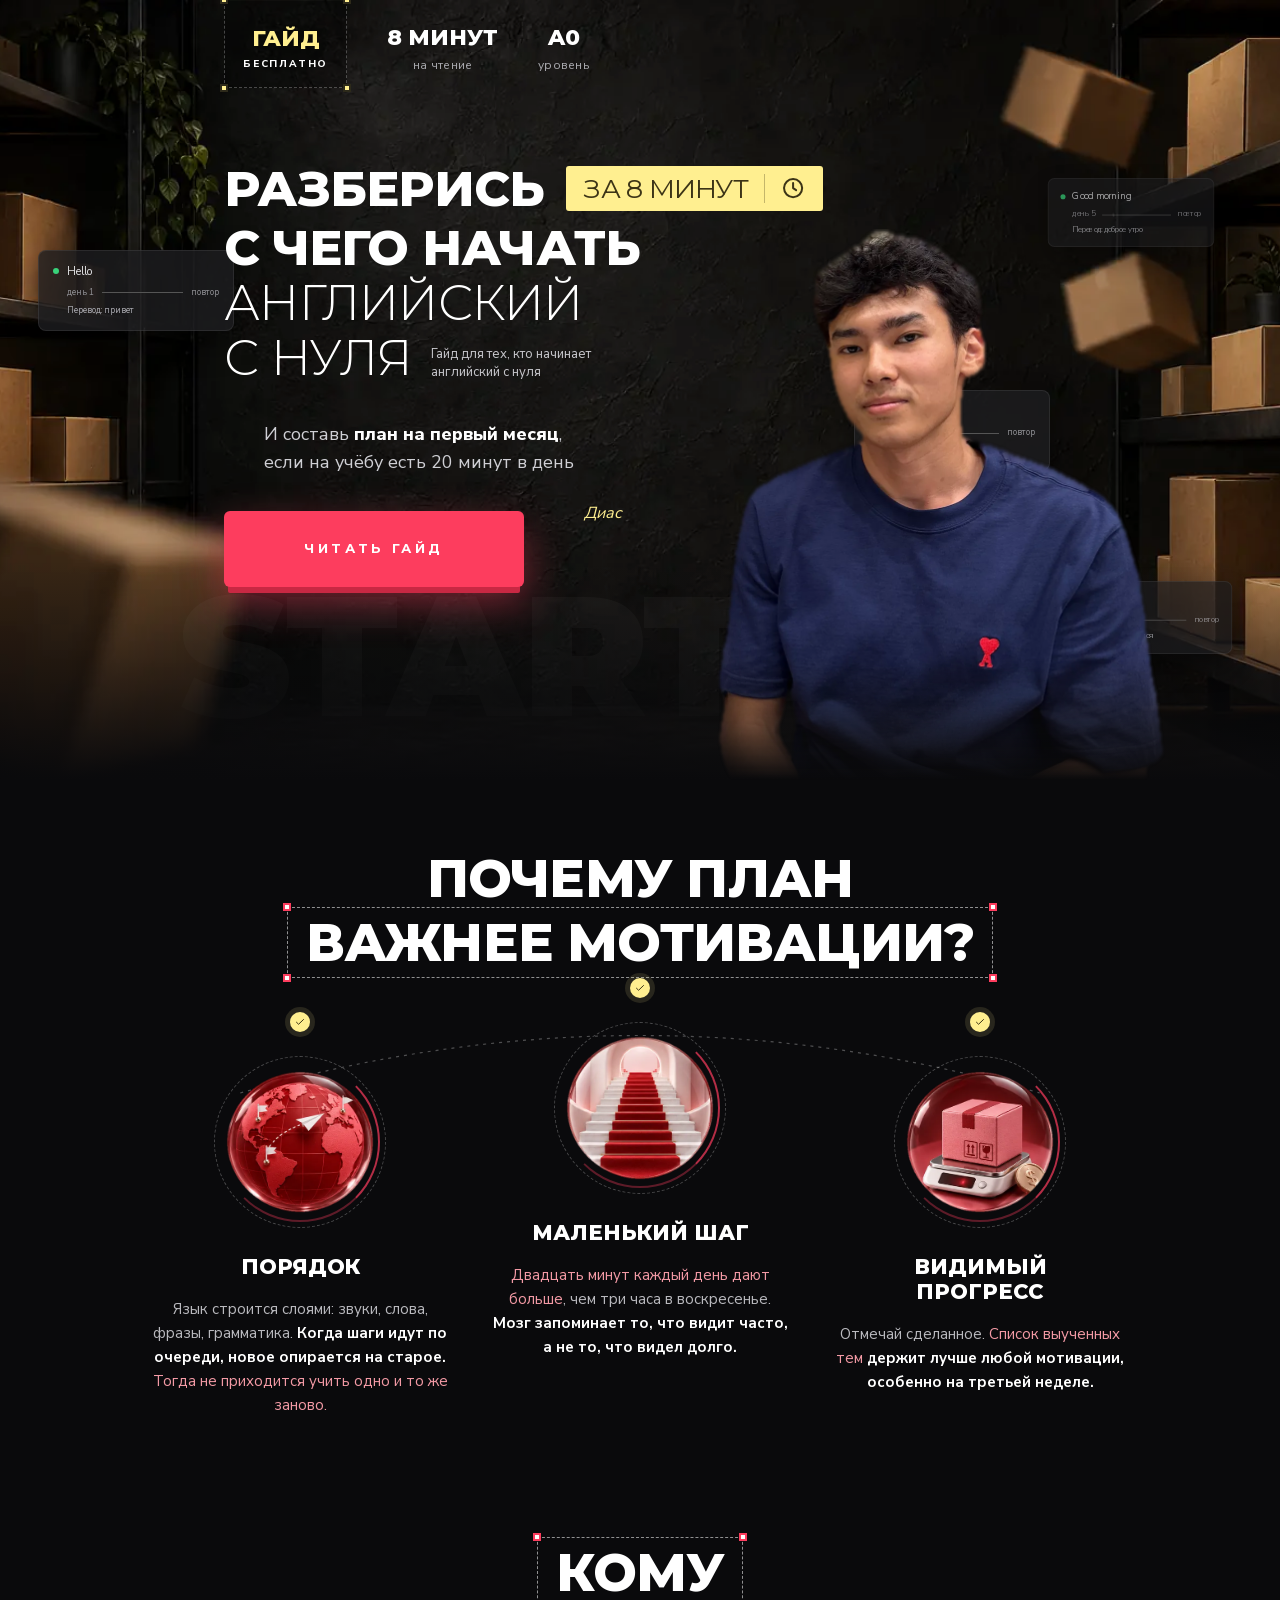
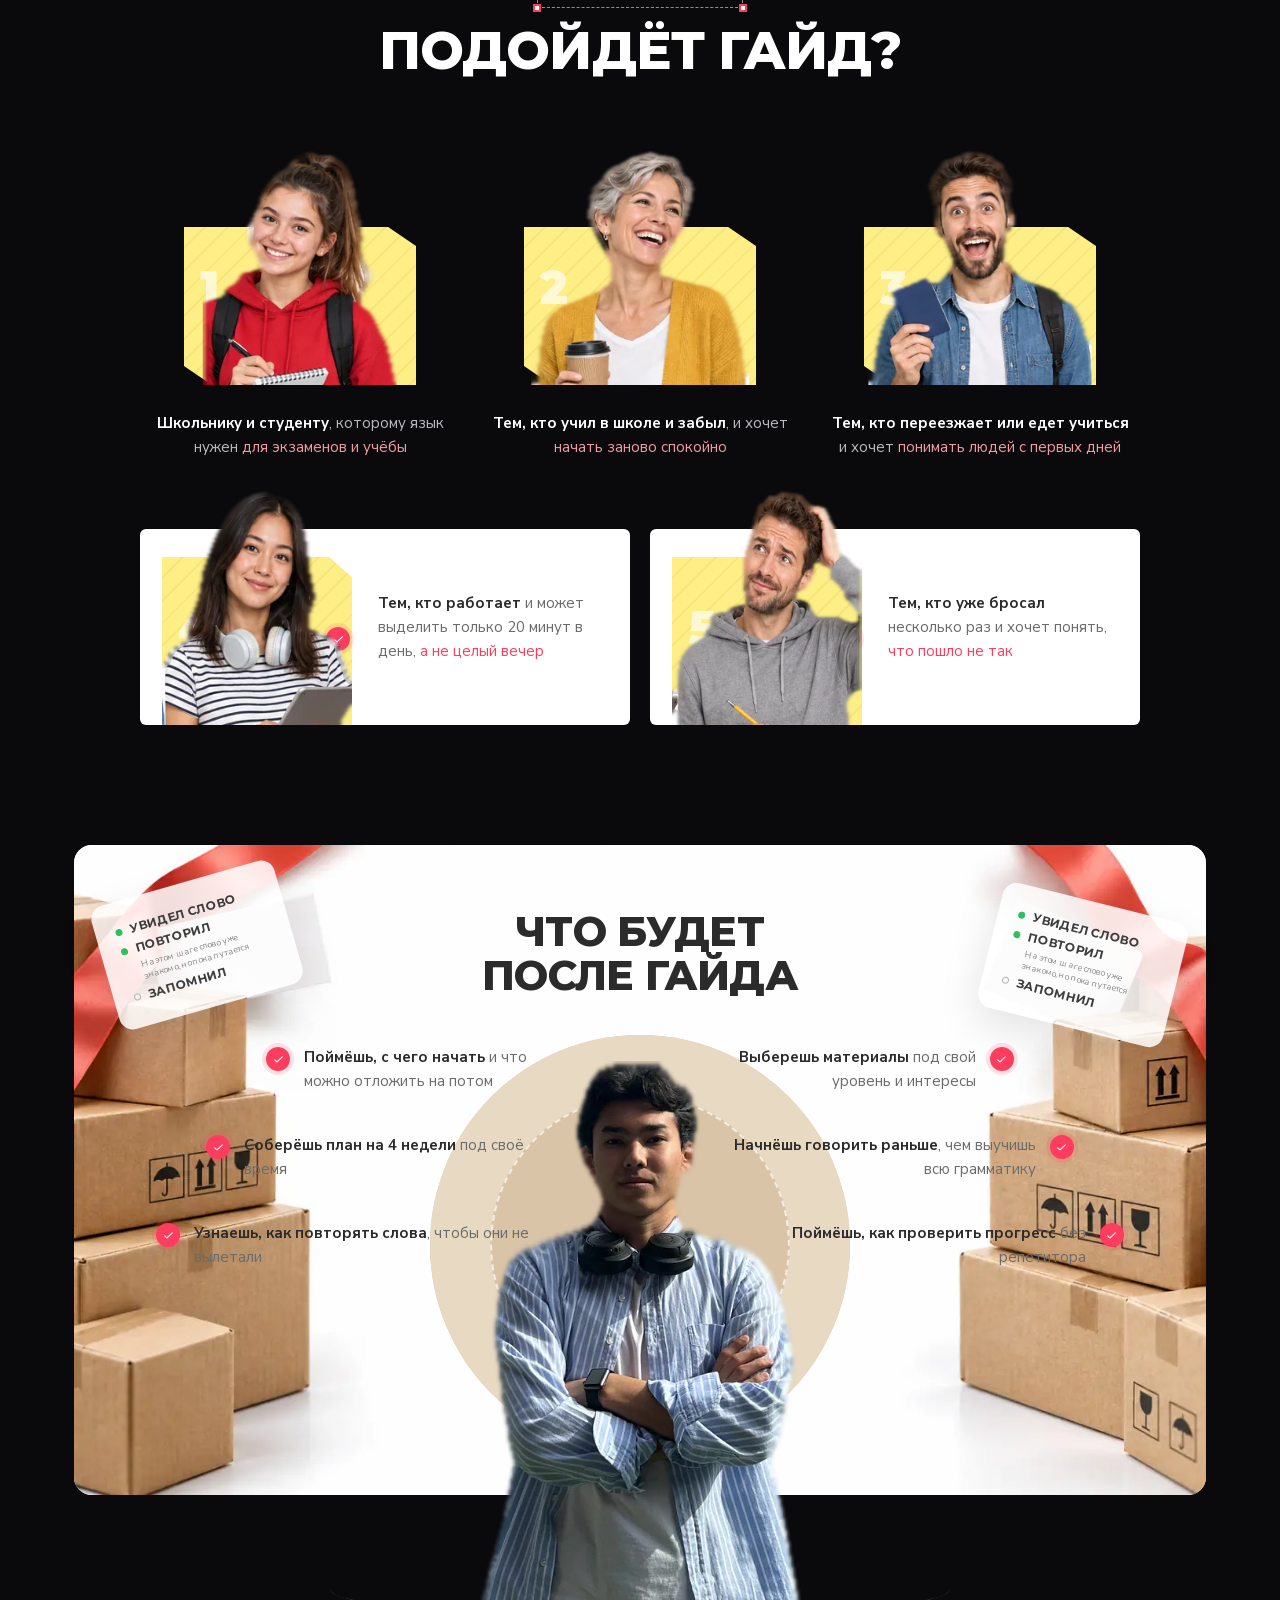
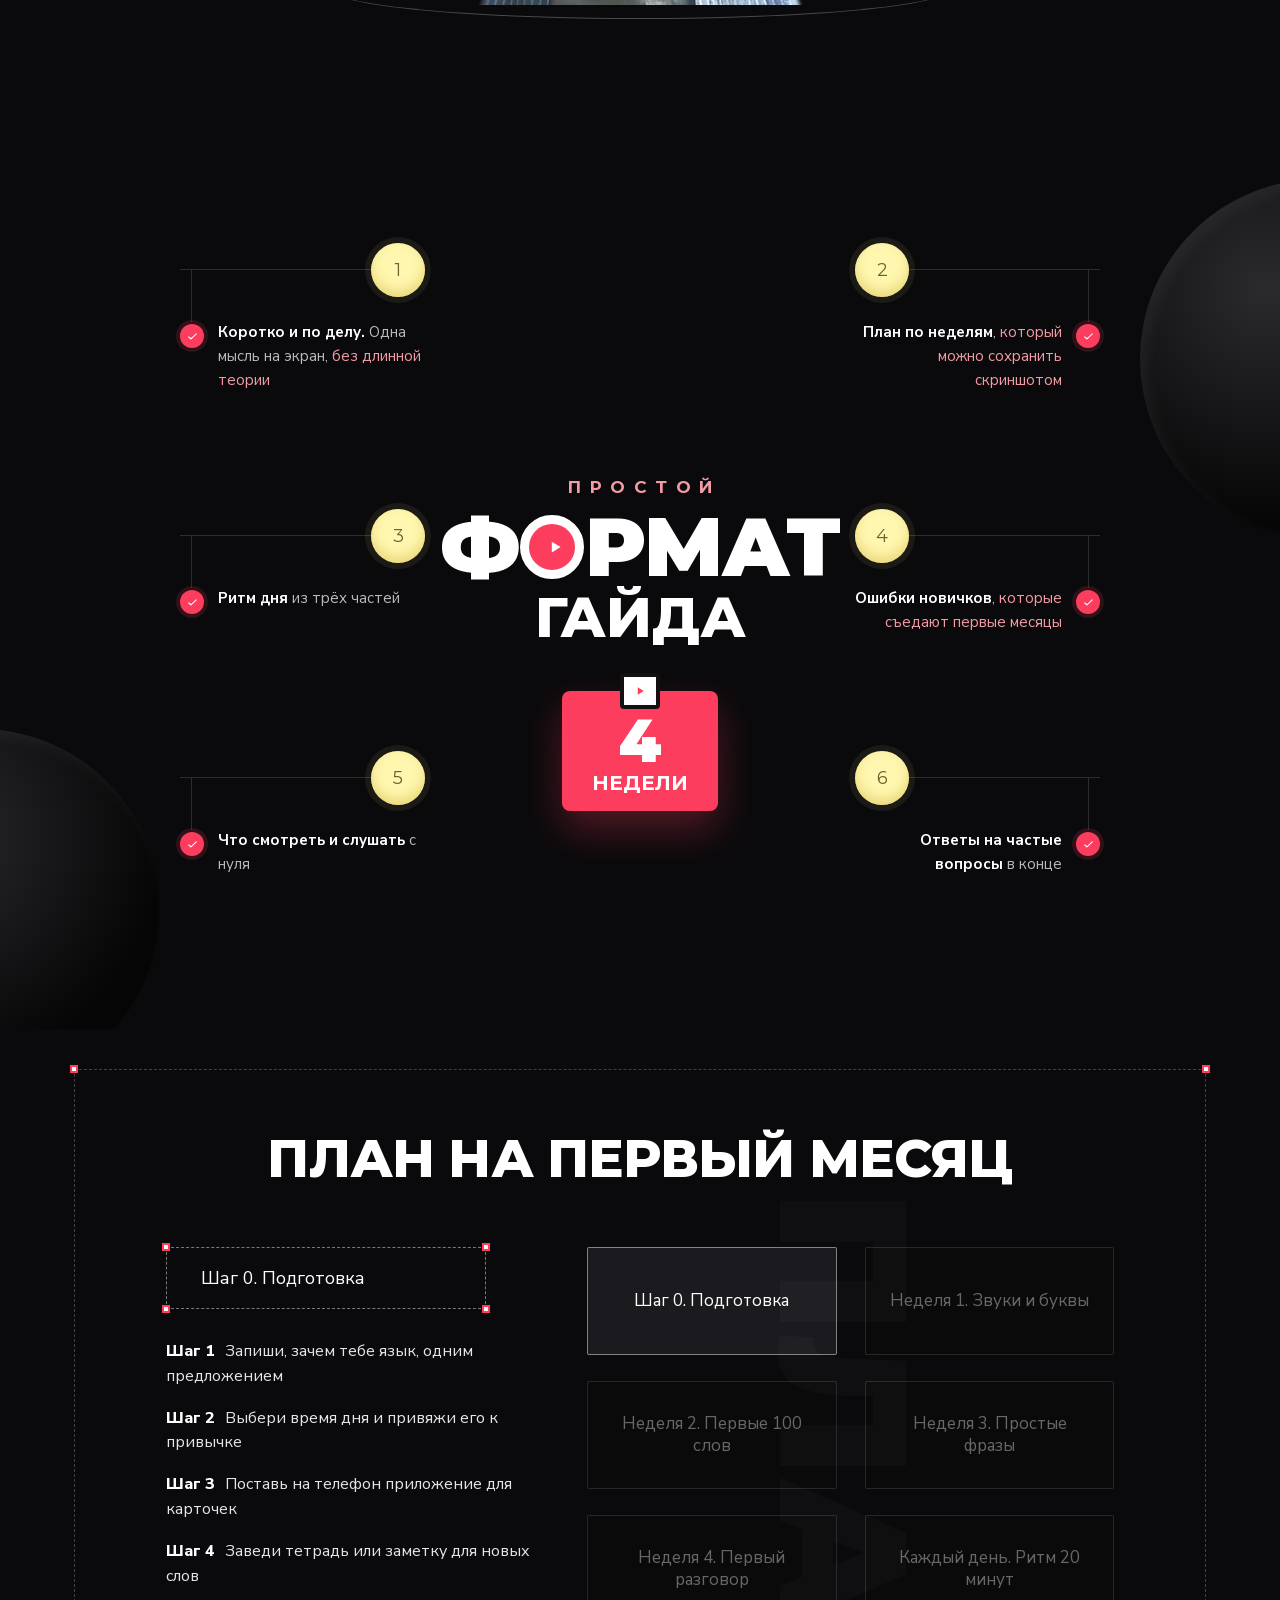
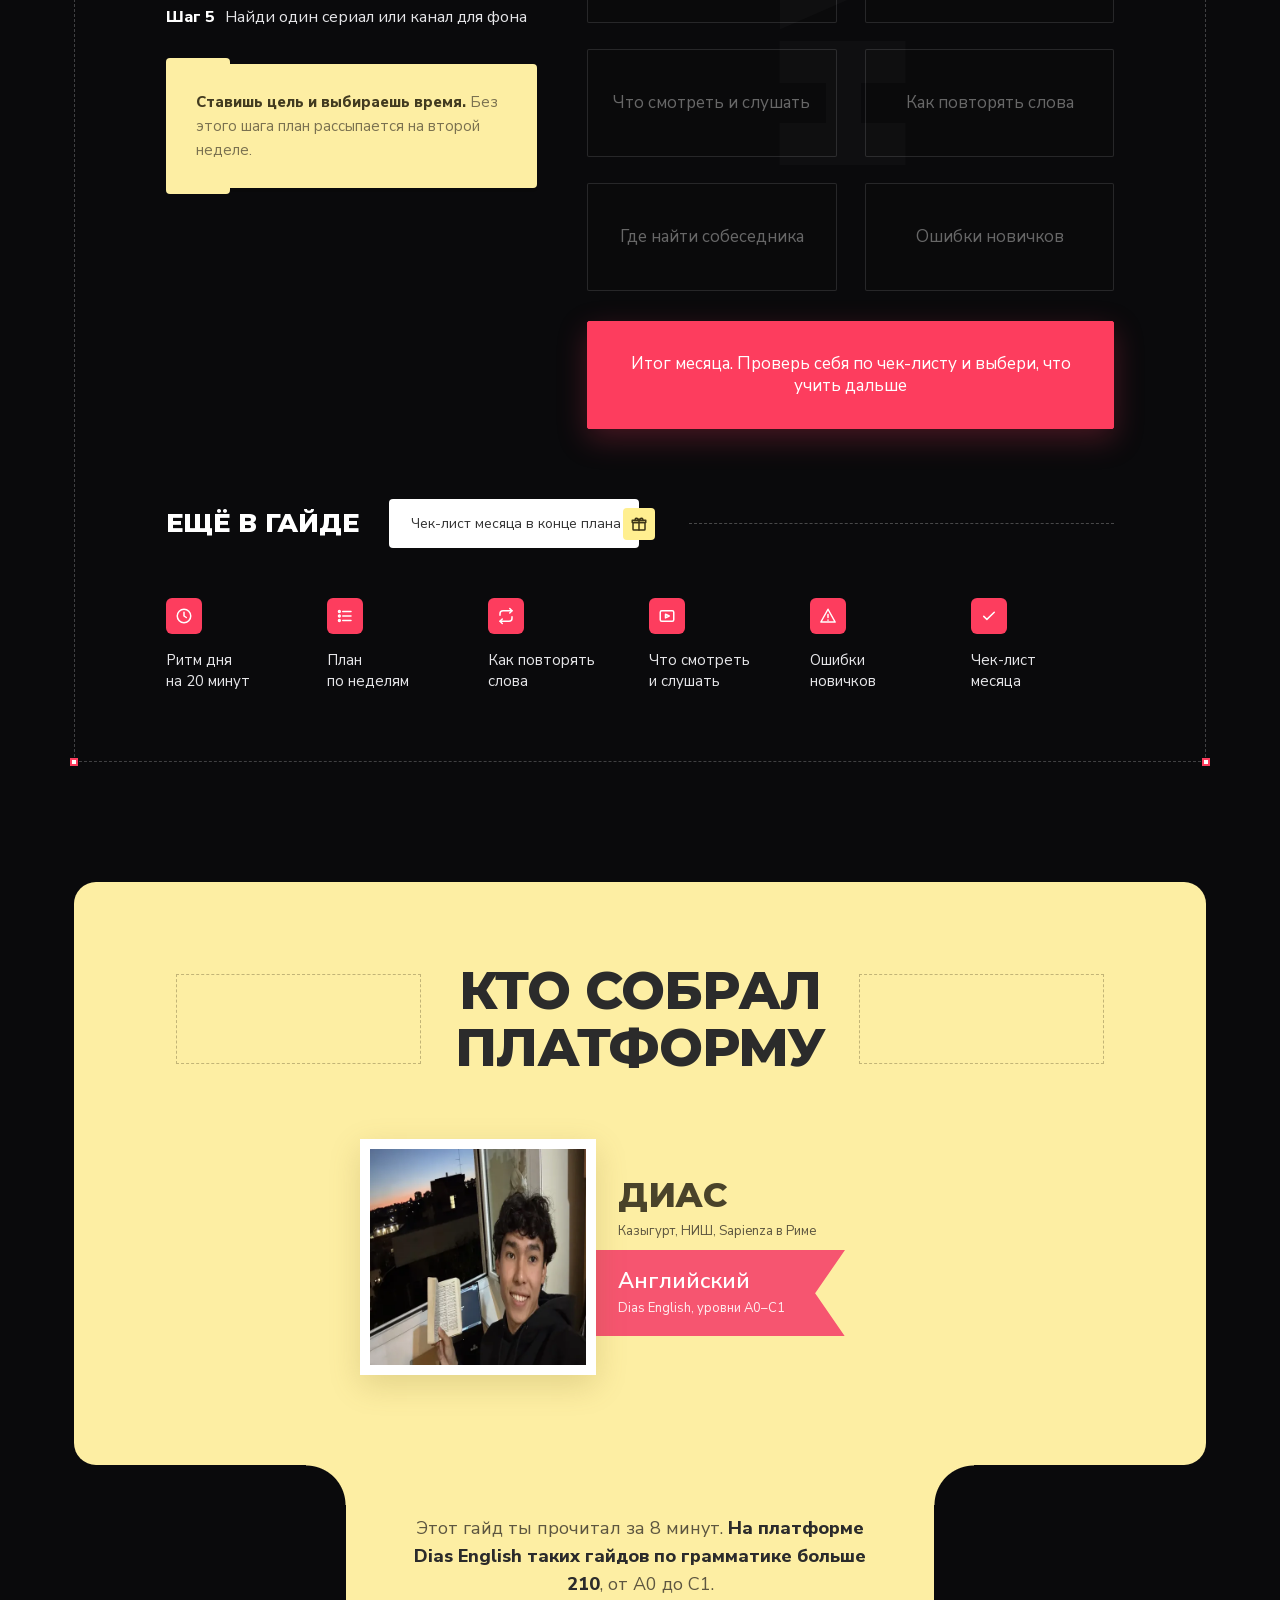
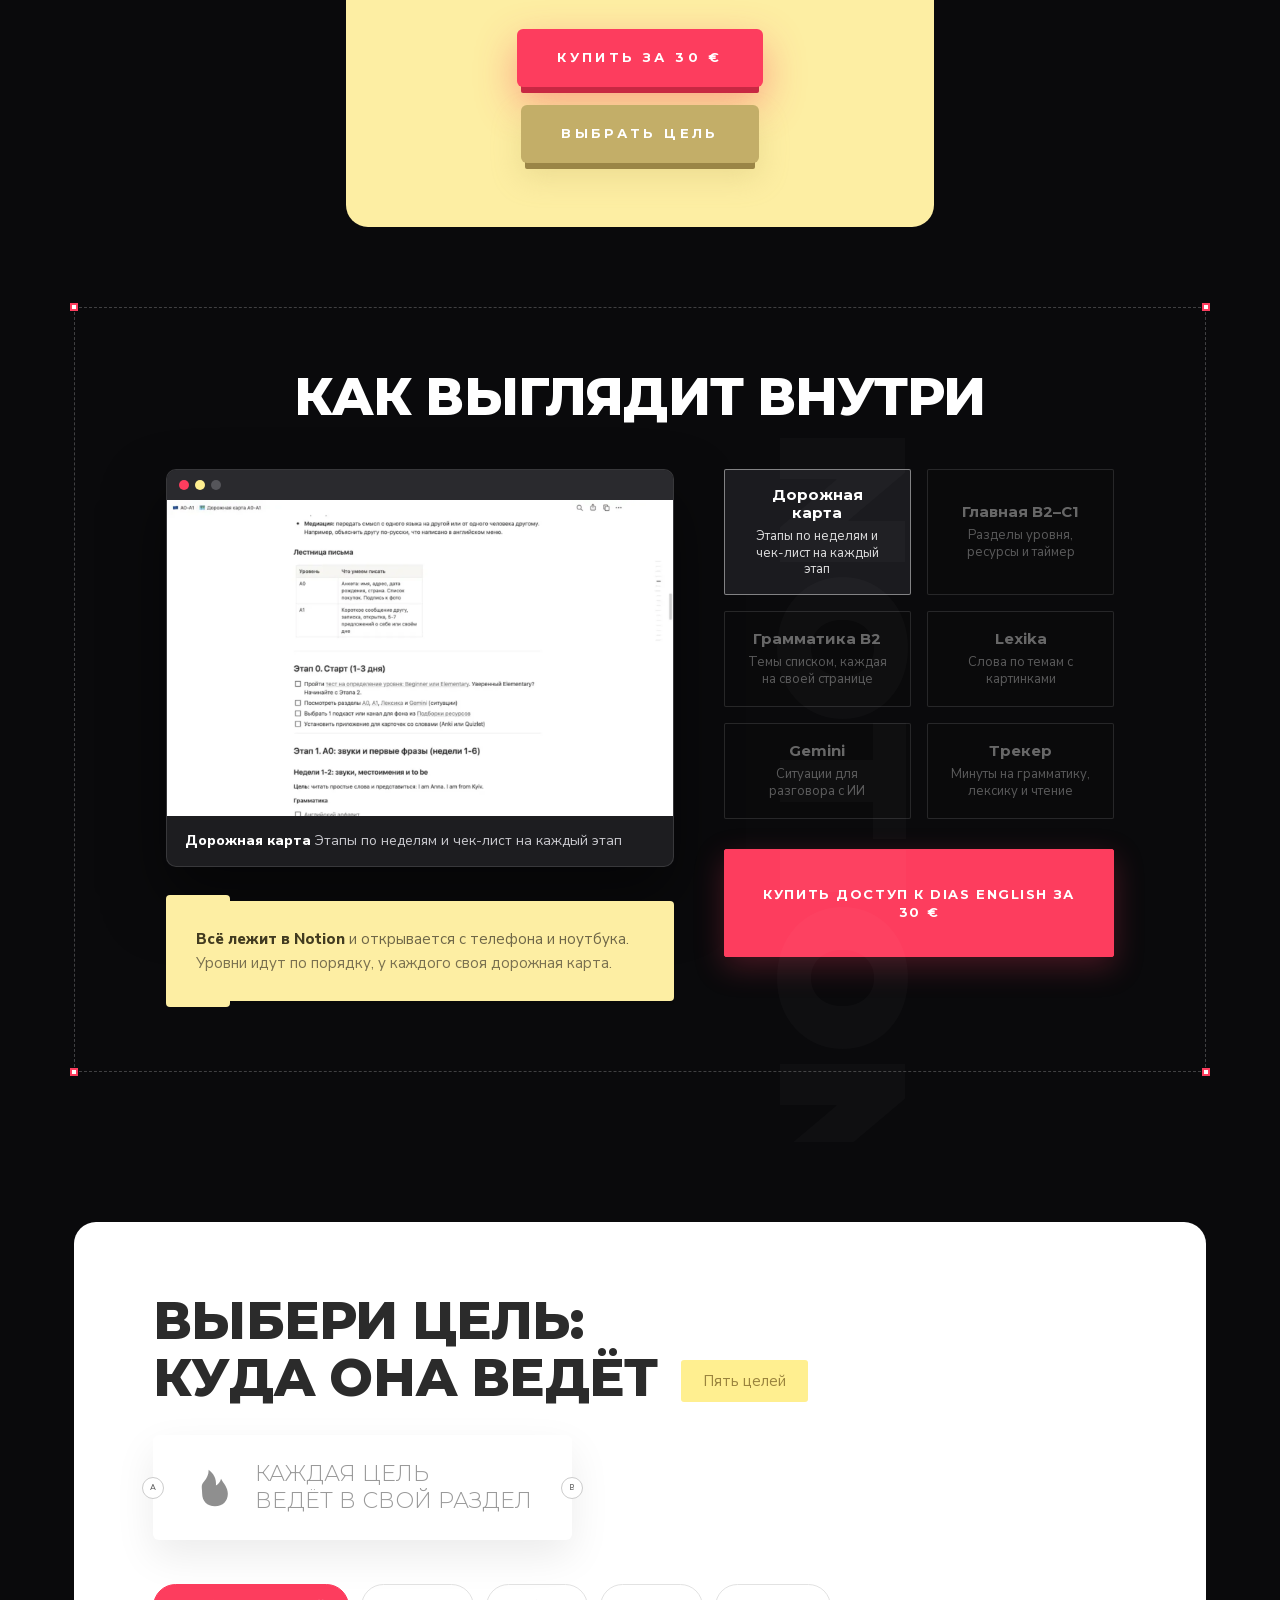
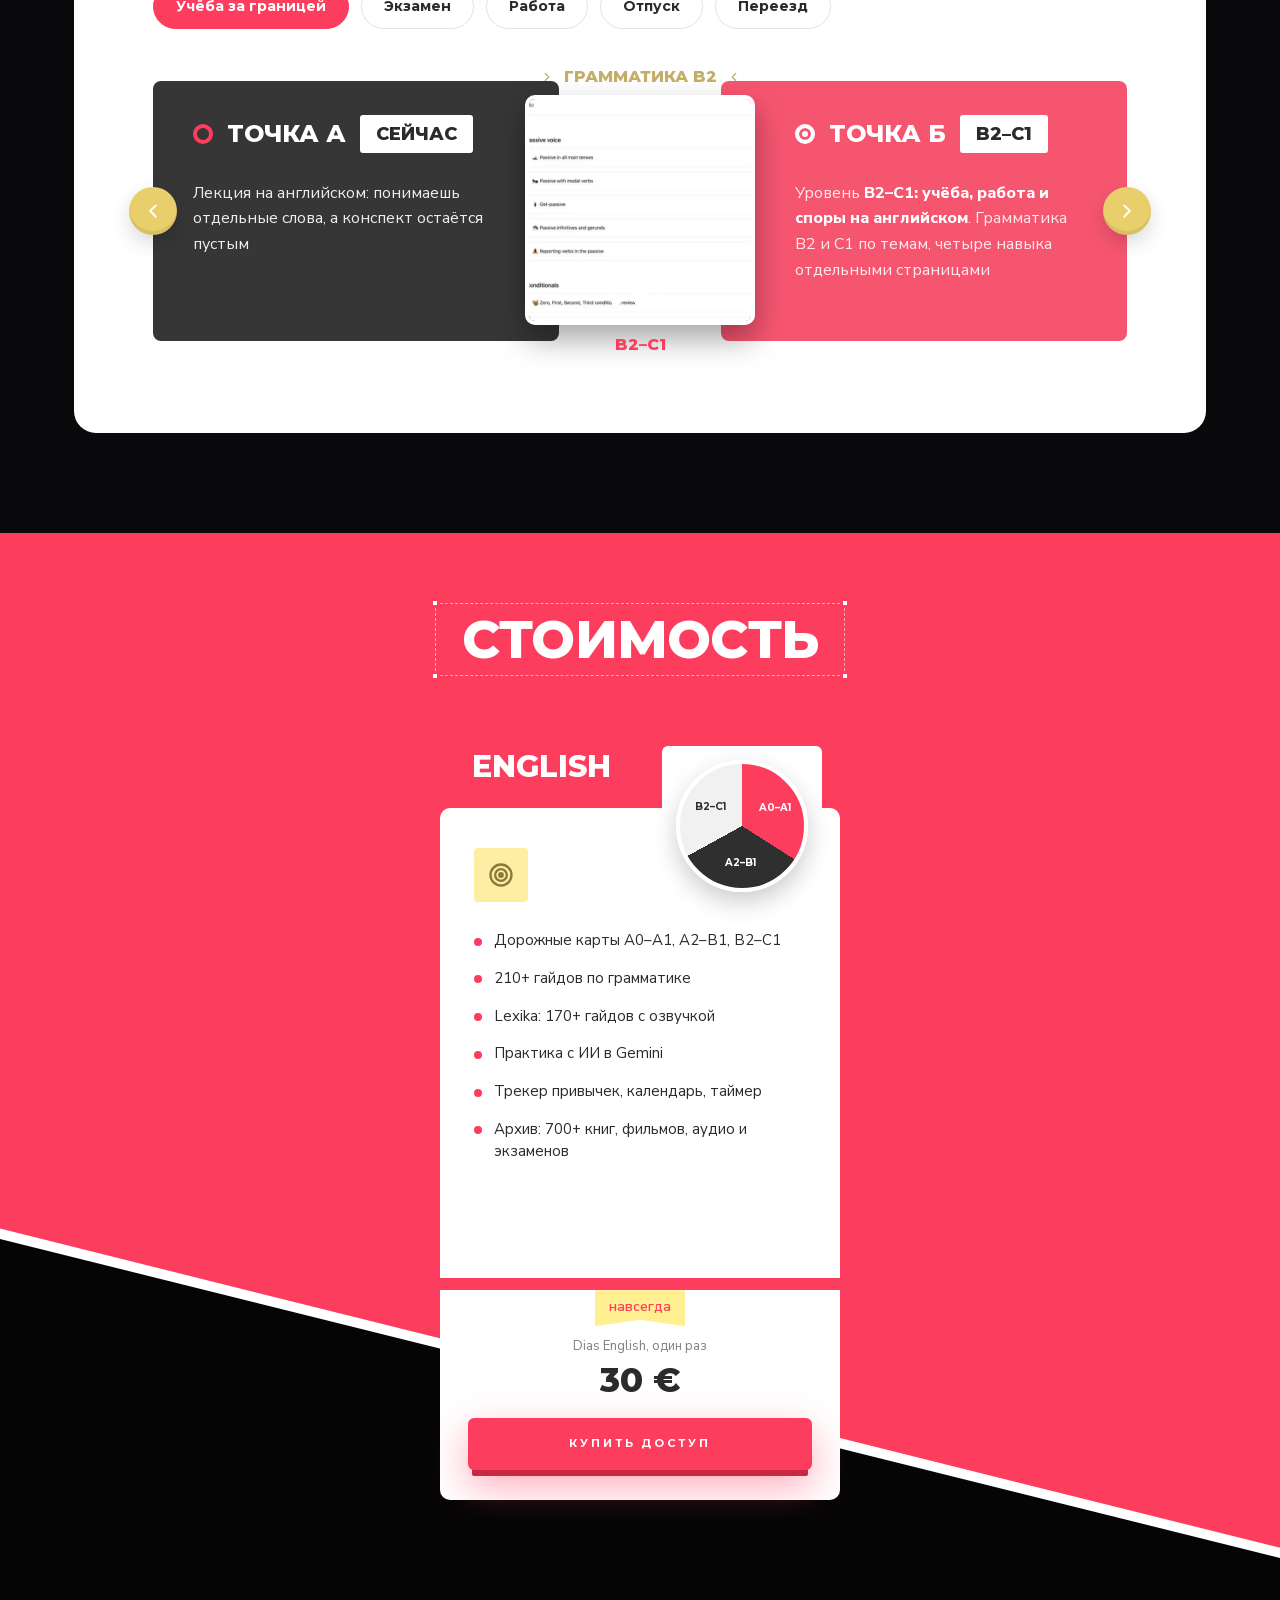
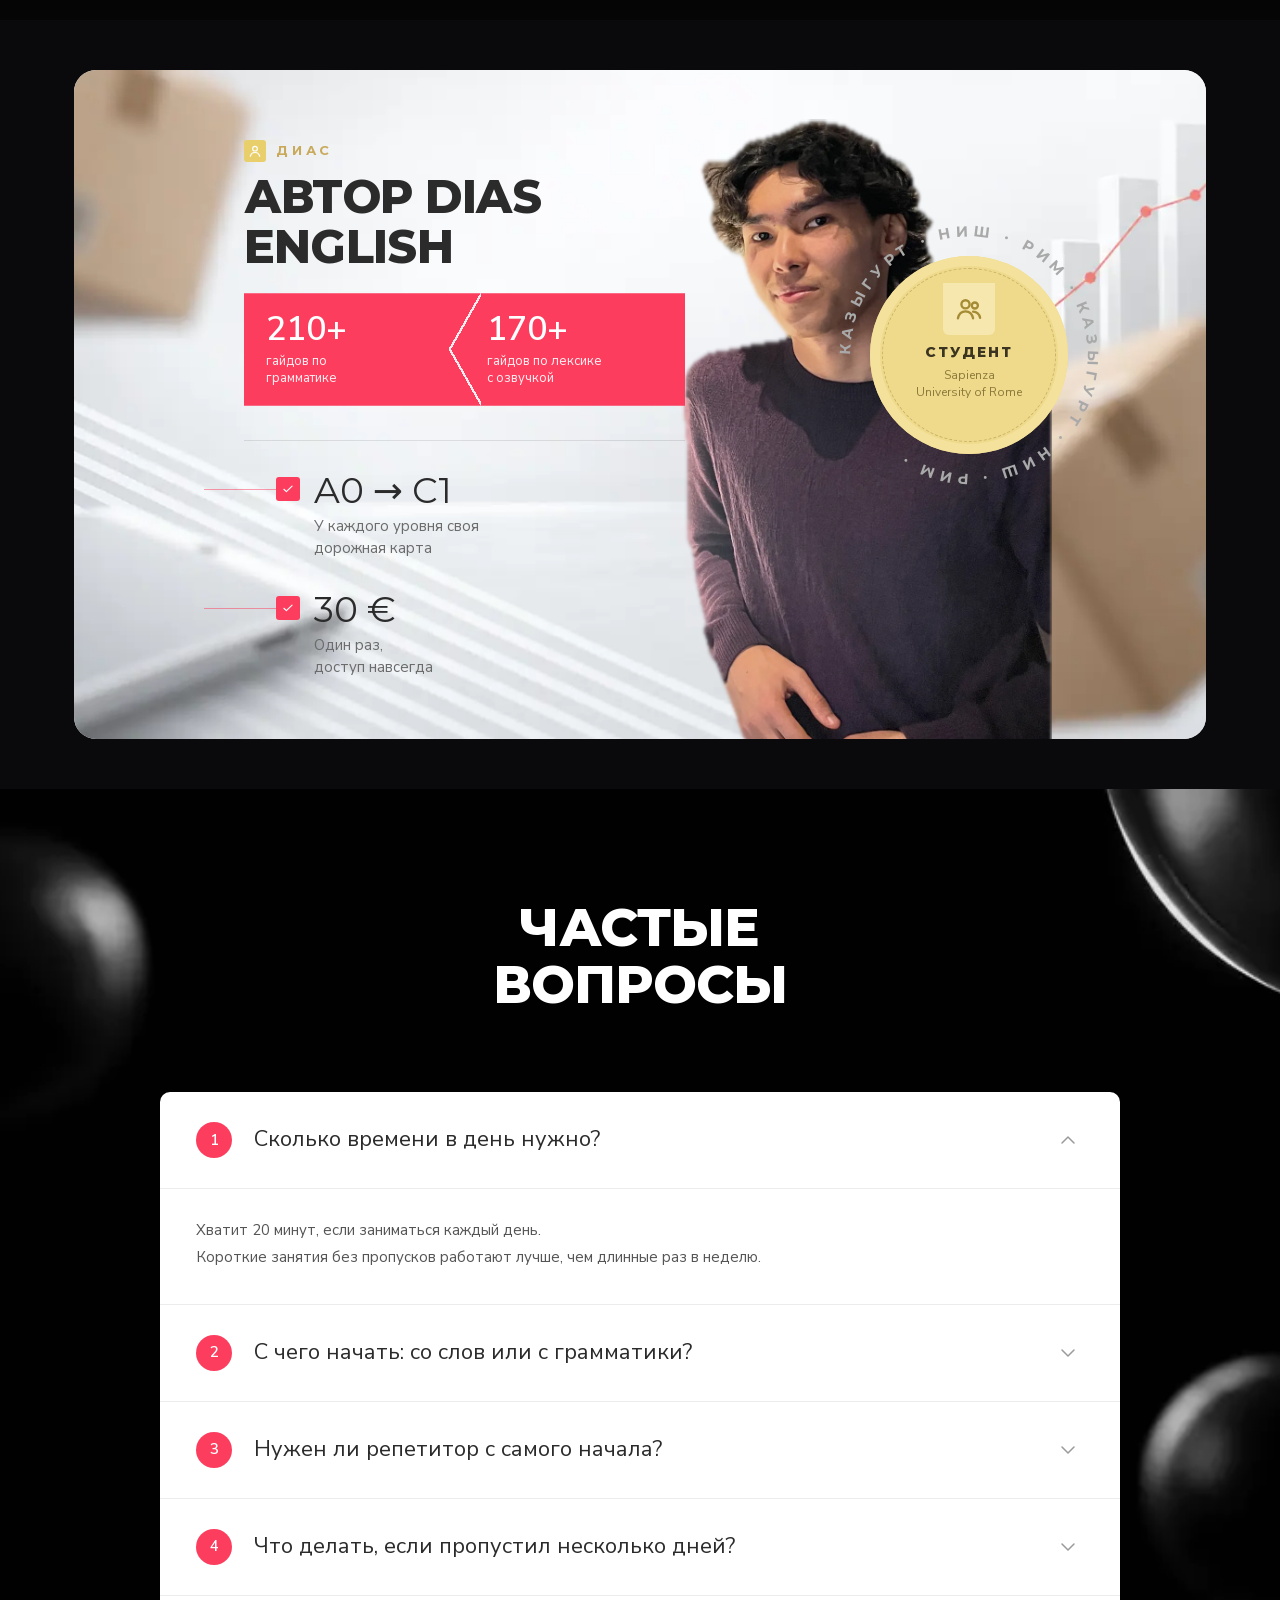
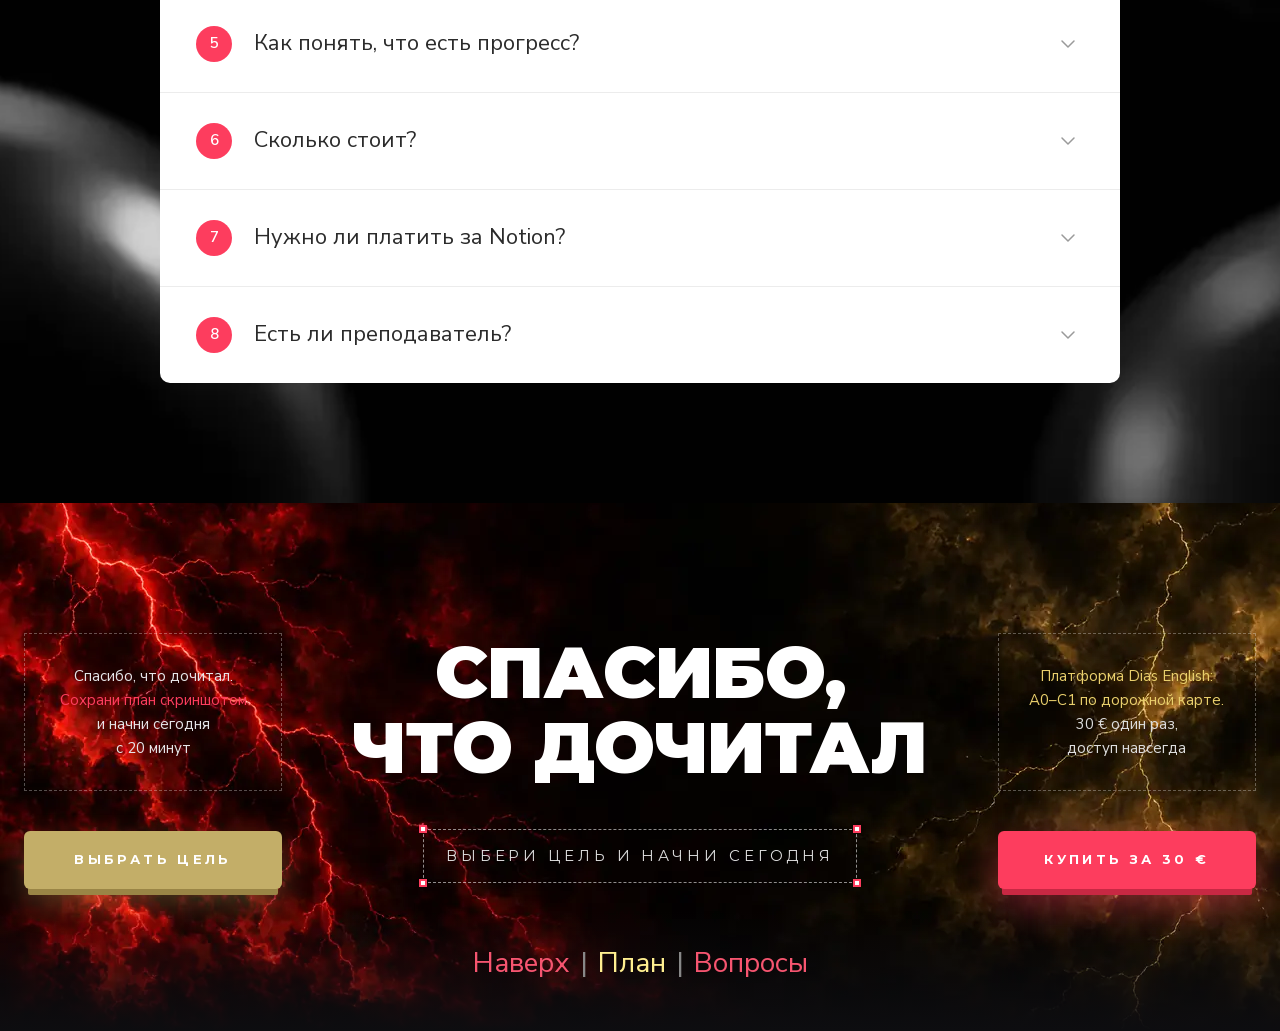
==== commit 9b16e3aa: "Вырезки людей и предметов заново из оригиналов, края без каймы (defringe), скриншоты края до и после" ====
--- a/en/index.html
+++ b/en/index.html
@@ -19,7 +19,7 @@
 <main id="app"></main>
 <noscript><p style="padding:40px;text-align:center">Для этой страницы нужен JavaScript.</p></noscript>
 <script>window.SITE_MODE = 'full'; window.SITE_BASE = '../';
-window.SITE = {"lang": "en", "meta": {"title": "С чего начать английский с нуля: план на первый месяц", "description": "Короткий гайд: с чего начать английский с нуля, план на 4 недели, ритм на 20 минут в день и ошибки новичков.", "themeColor": "#0a0a0c"}, "links": {"buy": "https://app.lava.top/products/2c950aa0-d8be-4317-8f39-0f9b4016f5da"}, "blocks": [{"type": "hero", "id": "top", "bg": "media/hero-bg.webp", "bgWord": "Start", "person": {"src": "media/hero-person.webp", "w": 669, "h": 814, "alt": "Диас, автор Dias English"}, "chips": [{"big": "Гайд", "small": "бесплатно", "framed": true}, {"big": "8 минут", "small": "на чтение"}, {"big": "A0", "small": "уровень"}], "titleBold": "Разберись", "badge": "за 8 минут", "titleLines": ["**С чего начать**", "английский", "с нуля"], "note": "Гайд для тех, кто начинает\nанглийский с нуля", "sub": "И составь **план на первый месяц**,\nесли на учёбу есть 20 минут в день", "cta": {"text": "Читать гайд", "href": "#why"}, "sign": ["Диас"], "cards": [{"word": "Hello", "note": "день 1", "tr": "привет"}, {"word": "Thank you", "note": "день 3", "tr": "спасибо"}, {"word": "Good morning", "note": "день 5", "tr": "доброе утро"}, {"word": "See you", "note": "день 7", "tr": "увидимся"}]}, {"type": "why", "id": "why", "title": "Почему план", "titleFramed": "важнее мотивации?", "items": [{"img": "media/why-1.webp", "alt": "Красный глобус с бумажным самолётиком", "title": "Порядок", "text": "Язык строится слоями: звуки, слова, фразы, грамматика. **Когда шаги идут по очереди, новое опирается на старое.** ==Тогда не приходится учить одно и то же заново.=="}, {"img": "media/why-2.webp", "alt": "Белая лестница с красной дорожкой", "title": "Маленький шаг", "text": "==Двадцать минут каждый день дают больше==, чем три часа в воскресенье. **Мозг запоминает то, что видит часто, а не то, что видел долго.**"}, {"img": "media/why-3.webp", "alt": "Коробка на весах", "title": "Видимый\nпрогресс", "text": "Отмечай сделанное. ==Список выученных тем== **держит лучше любой мотивации, особенно на третьей неделе.**"}]}, {"type": "who", "id": "who", "titleFramed": "Кому", "title": "подойдёт гайд?", "items": [{"img": "media/who-1.webp", "w": 236, "h": 286, "alt": "Девушка в красном худи с блокнотом", "text": "**Школьнику и студенту**, которому язык нужен ==для экзаменов и учёбы=="}, {"img": "media/who-2.webp", "w": 259, "h": 285, "alt": "Женщина в жёлтом кардигане с кофе", "text": "**Тем, кто учил в школе и забыл**, и хочет ==начать заново спокойно=="}, {"img": "media/who-3.webp", "w": 278, "h": 297, "alt": "Парень с паспортом и чемоданом", "text": "**Тем, кто переезжает или едет учиться** и хочет ==понимать людей с первых дней=="}, {"img": "media/who-4.webp", "w": 234, "h": 275, "alt": "Девушка с наушниками и планшетом", "text": "**Тем, кто работает** и может выделить только 20 минут в день, ==а не целый вечер=="}, {"img": "media/who-5.webp", "w": 273, "h": 289, "alt": "Мужчина в сером худи с карандашом", "text": "**Тем, кто уже бросал** несколько раз и хочет понять, ==что пошло не так=="}]}, {"type": "result", "id": "result", "title": "Что будет\nпосле гайда", "bg": "media/result-bg.webp", "person": {"src": "media/result-person.webp", "w": 360, "h": 594, "alt": "Диас со скрещёнными руками"}, "tags": [["Увидел слово", "Повторил", "На этом шаге слово уже знакомо, но пока путается", "Запомнил"], ["Увидел слово", "Повторил", "На этом шаге слово уже знакомо, но пока путается", "Запомнил"]], "left": ["**Поймёшь, с чего начать** и что можно отложить на потом", "**Соберёшь план на 4 недели** под своё время", "**Узнаешь, как повторять слова**, чтобы они не вылетали"], "right": ["**Выберешь материалы** под свой уровень и интересы", "**Начнёшь говорить раньше**, чем выучишь всю грамматику", "**Поймёшь, как проверить прогресс** без репетитора"]}, {"type": "format", "id": "format", "kicker": "Простой", "title": "Формат", "title2": "гайда", "badgeNum": "4", "badgeText": "недели", "items": ["**Коротко и по делу.** Одна мысль на экран, ==без длинной теории==", "**План по неделям**, ==который можно сохранить скриншотом==", "**Ритм дня** из трёх частей", "**Ошибки новичков**, ==которые съедают первые месяцы==", "**Что смотреть и слушать** с нуля", "**Ответы на частые вопросы** в конце"]}, {"type": "program", "id": "program", "title": "План на первый месяц", "bgWord": "План", "modules": [{"name": "Шаг 0. Подготовка", "note": "**Ставишь цель и выбираешь время.** ==Без этого шага план рассыпается на второй неделе.==", "lessons": [["Шаг 1", "Запиши, зачем тебе язык, одним предложением"], ["Шаг 2", "Выбери время дня и привяжи его к привычке"], ["Шаг 3", "Поставь на телефон приложение для карточек"], ["Шаг 4", "Заведи тетрадь или заметку для новых слов"], ["Шаг 5", "Найди один сериал или канал для фона"]]}, {"name": "Неделя 1. Звуки и буквы", "note": "**Сначала уши, потом правила.** ==Правильные звуки с первого дня экономят месяцы переучивания.==", "lessons": [["День 1", "Алфавит: **A, B, C** и как читаются буквы"], ["День 2", "Звуки, которых нет в русском"], ["День 3", "Ударение и мелодия фразы"], ["День 4", "Читаешь вслух короткие слова"], ["День 5", "Повторяешь за диктором по 10 минут"], ["День 6", "Пишешь своё имя и город"], ["День 7", "Повторение недели"]]}, {"name": "Неделя 2. Первые 100 слов", "note": "**Учишь слова, которые встречаются чаще всего.** ==Сто частых слов закрывают большую часть простых разговоров.==", "lessons": [["День 1", "Я, ты, он, она: местоимения"], ["День 2", "Глаголы **be, have, want**"], ["День 3", "Числа от 1 до 20"], ["День 4", "Еда, кафе, магазин"], ["День 5", "Дорога и транспорт"], ["День 6", "Дни недели и время"], ["День 7", "Повторение карточек"]]}, {"name": "Неделя 3. Простые фразы", "note": "**Собираешь фразы из знакомых слов.** ==Не заучиваешь чужие диалоги, а строишь свои.==", "lessons": [["День 1", "Как представиться: **Hi, I’m Anna**"], ["День 2", "Как спросить дорогу"], ["День 3", "Как заказать кофе: **A coffee, please**"], ["День 4", "Вопросы: где, что, сколько"], ["День 5", "Отрицание: не хочу, не знаю"], ["День 6", "Пишешь 5 фраз о себе"], ["День 7", "Повторение недели"]]}, {"name": "Неделя 4. Первый разговор", "note": "**Говоришь вслух, даже если с ошибками.** ==Пять минут речи в день важнее идеальной грамматики.==", "lessons": [["День 1", "Записываешь голосовое о себе"], ["День 2", "Разговор с ИИ на простую тему"], ["День 3", "Слушаешь и повторяешь короткий диалог"], ["День 4", "Описываешь свой день"], ["День 5", "Пять вопросов собеседнику: **Where are you from?**"], ["День 6", "Пробный разговор 5 минут"], ["День 7", "Итог месяца"]]}, {"name": "Каждый день. Ритм 20 минут", "note": "**Три части по порядку.** ==Если времени меньше, оставь только первую.==", "lessons": [["5 минут", "Повтор карточек со словами"], ["10 минут", "Новая тема из плана недели"], ["5 минут", "Слушаешь или говоришь вслух"]]}, {"name": "Что смотреть и слушать", "note": "**Короткое и с субтитрами.** ==Мультфильмы и детские каналы понятнее новостей.==", "lessons": [["Видео", "Детские мультфильмы с субтитрами"], ["Аудио", "Подкасты для начинающих, медленная речь"], ["Чтение", "Адаптированные книги уровня A1"], ["Песни", "Две любимые песни с текстом"]]}, {"name": "Как повторять слова", "note": "**Повторяешь через растущие промежутки.** ==Так слово переходит в долгую память.==", "lessons": [["1 раз", "В день, когда выучил"], ["2 раз", "На следующий день"], ["3 раз", "Через три дня"], ["4 раз", "Через неделю"], ["5 раз", "Через месяц"]]}, {"name": "Где найти собеседника", "note": "**Говорить можно с первого месяца.** ==Собеседник не обязательно носитель, подойдёт любой, кто учит тот же язык.==", "lessons": [["Вариант 1", "Разговор с ИИ на простую тему"], ["Вариант 2", "Языковой клуб в твоём городе или онлайн"], ["Вариант 3", "Приложение для обмена языками"], ["Вариант 4", "Друг, который учит тот же язык"]]}, {"name": "Ошибки новичков", "note": "**Эти ошибки делают почти все.** ==Заметил у себя, значит уже исправляешь.==", "lessons": [["Ошибка 1", "Учить грамматику без слов"], ["Ошибка 2", "Менять приложение каждую неделю"], ["Ошибка 3", "Молчать, пока не выучишь всё"], ["Ошибка 4", "Заниматься только по выходным"], ["Ошибка 5", "Сравнивать себя с другими"]]}], "final": {"name": "Итог месяца. Проверь себя по чек-листу и выбери, что учить дальше", "note": "**Проверь себя честно.** ==Отметь, что получилось, и перенеси остальное на следующий месяц.==", "lessons": [["Пункт 1", "Читаю простые слова вслух"], ["Пункт 2", "Знаю 100 частых слов"], ["Пункт 3", "Могу представиться и спросить дорогу"], ["Пункт 4", "Записал голосовое о себе"], ["Пункт 5", "Занимался хотя бы 20 дней из 30"]]}, "extraTitle": "Ещё в гайде", "extraPill": "Чек-лист месяца в конце плана", "extras": [{"icon": "clock", "text": "Ритм дня\nна 20 минут", "open": 5}, {"icon": "list", "text": "План\nпо неделям", "open": 1}, {"icon": "repeat", "text": "Как повторять\nслова", "open": 7}, {"icon": "film", "text": "Что смотреть\nи слушать", "open": 6}, {"icon": "warn", "text": "Ошибки\nновичков", "open": 9}, {"icon": "check", "text": "Чек-лист\nмесяца", "open": "final"}]}, {"type": "speakers", "id": "authors", "ad": true, "title": "Кто собрал\nплатформу", "intro": "Этот гайд ты прочитал за 8 минут. **На платформе Dias English таких гайдов по грамматике больше 210**, от A0 до C1.", "items": [{"img": "media/sp-dias.webp", "alt": "Диас с книгой у окна", "name": "Диас", "sub": "Казыгурт, НИШ, Sapienza в Риме", "ribbonBig": "Английский", "ribbonSmall": "Dias English, уровни A0–C1", "href": "buy"}], "buttons": [{"text": "Купить за 30 €", "href": "buy", "style": "red"}, {"text": "Выбрать цель", "href": "#path", "style": "gold"}]}, {"type": "gallery", "id": "inside", "ad": true, "title": "Как выглядит внутри", "bgWord": "Notion", "tabs": [{"name": "Dias English", "href": "buy", "note": "**Всё лежит в Notion** и открывается с телефона и ноутбука. ==Уровни идут по порядку, у каждого своя дорожная карта.==", "shots": [{"src": "media/scr-en-01.webp", "w": 1400, "h": 876, "cap": "Дорожная карта", "text": "Этапы по неделям и чек-лист на каждый этап"}, {"src": "media/scr-en-07.webp", "w": 1100, "h": 688, "cap": "Главная B2–C1", "text": "Разделы уровня, ресурсы и таймер"}, {"src": "media/scr-en-03.webp", "w": 1400, "h": 876, "cap": "Грамматика B2", "text": "Темы списком, каждая на своей странице"}, {"src": "media/scr-en-04.webp", "w": 1400, "h": 876, "cap": "Lexika", "text": "Слова по темам с картинками"}, {"src": "media/scr-en-05.webp", "w": 1400, "h": 876, "cap": "Gemini", "text": "Ситуации для разговора с ИИ"}, {"src": "media/scr-en-06.webp", "w": 1400, "h": 876, "cap": "Трекер", "text": "Минуты на грамматику, лексику и чтение"}]}]}, {"type": "path", "id": "path", "ad": true, "title": "Выбери цель:\nкуда она ведёт", "tag": "Пять целей", "side": "Каждая цель\nведёт в свой раздел", "slides": [{"goal": "Учёба за границей", "name": "Грамматика B2", "photo": "media/goal-en-1.webp", "alt": "Dias English: Грамматика B2", "bottom": "B2–C1", "a": {"tag": "Сейчас", "text": "Лекция на английском: понимаешь отдельные слова, а конспект остаётся пустым"}, "b": {"tag": "B2–C1", "text": "Уровень **B2–C1: учёба, работа и споры на английском**. Грамматика B2 и C1 по темам, четыре навыка отдельными страницами"}}, {"goal": "Экзамен", "name": "Дорожная карта", "photo": "media/goal-en-2.webp", "alt": "Dias English: Дорожная карта", "bottom": "A0–C1", "a": {"tag": "Сейчас", "text": "Дата экзамена стоит, а темы повторяешь в случайном порядке"}, "b": {"tag": "A0–C1", "text": "Дорожная карта по неделям: **что учить сегодня и что завтра**, в конце этапа тест. Архив экзаменов в разделе материалов"}}, {"goal": "Работа", "name": "Главная B2–C1", "photo": "media/goal-en-3.webp", "alt": "Dias English: Главная B2–C1", "bottom": "B2–C1", "a": {"tag": "Сейчас", "text": "На собеседовании отвечаешь заученными фразами и теряешься на уточняющем вопросе"}, "b": {"tag": "B2–C1", "text": "Карта **B2–C1** и лексика продвинутого уровня. Трекер показывает, сколько минут ушло на чтение и лексику"}}, {"goal": "Отпуск", "name": "Gemini", "photo": "media/goal-en-4.webp", "alt": "Dias English: Gemini", "bottom": "A0–A1", "a": {"tag": "Сейчас", "text": "В кафе показываешь пальцем в меню и киваешь на любой вопрос"}, "b": {"tag": "A0–A1", "text": "Карта **A0–A1: с нуля до первых диалогов** в магазине, кафе и аэропорту. Ситуации с ИИ в Gemini: магазин, касса"}}, {"goal": "Переезд", "name": "Lexika", "photo": "media/goal-en-5.webp", "alt": "Dias English: Lexika", "bottom": "A2–B1", "a": {"tag": "Сейчас", "text": "В аптеке не можешь объяснить, что болит, и уходишь с тем, что дали"}, "b": {"tag": "A2–B1", "text": "Карта **A2–B1** подойдёт перед поступлением и переездом. Lexika: слова по темам, в Gemini ситуации «аптека» и «врач»"}}]}, {"type": "tariffs", "id": "price", "ad": true, "title": "Стоимость", "cards": [{"name": "English", "style": "white", "icon": "target", "pie": [["A0–A1", 34], ["A2–B1", 33], ["B2–C1", 33]], "items": ["Дорожные карты A0–A1, A2–B1, B2–C1", "210+ гайдов по грамматике", "Lexika: 170+ гайдов с озвучкой", "Практика с ИИ в Gemini", "Трекер привычек, календарь, таймер", "Архив: 700+ книг, фильмов, аудио и экзаменов"], "ribbon": "навсегда", "price": "30 €", "priceNote": "Dias English, один раз", "button": "Купить доступ", "href": "buy"}], "mentor": null}, {"type": "author", "id": "author-dias", "ad": true, "bg": "media/author-bg.webp", "label": "Диас", "title": "Автор Dias English", "stats": [{"big": "210+", "small": "гайдов по\nграмматике"}, {"big": "170+", "small": "гайдов по лексике\nс озвучкой"}], "checks": [{"big": "A0 → C1", "small": "У каждого уровня своя\nдорожная карта"}, {"big": "30 €", "small": "Один раз,\nдоступ навсегда"}], "badgeTitle": "Студент", "badgeText": "Sapienza\nUniversity of Rome", "ring": "Казыгурт · НИШ · Рим · Казыгурт · НИШ · Рим · ", "person": {"src": "media/author-dias.webp", "w": 526, "h": 874, "alt": "Диас"}}, {"type": "faq", "id": "faq", "title": "Частые\nвопросы", "bg": "media/spheres-bg.webp", "items": [{"q": "Сколько времени в день нужно?", "a": "Хватит 20 минут, если заниматься каждый день.\nКороткие занятия без пропусков работают лучше, чем длинные раз в неделю."}, {"q": "С чего начать: со слов или с грамматики?", "a": "Со звуков и частых слов. Грамматику проще понять, когда уже есть из чего собирать фразы."}, {"q": "Нужен ли репетитор с самого начала?", "a": "Для первого месяца хватит плана и самостоятельных занятий. Живой собеседник полезен, когда появятся первые фразы."}, {"q": "Что делать, если пропустил несколько дней?", "a": "Вернись к плану с того места, где остановился. Не догоняй всё за один вечер, просто продолжай."}, {"q": "Как понять, что есть прогресс?", "a": "Сравни себя с собой месяц назад: запиши голосовое сейчас и через четыре недели."}, {"q": "Сколько стоит?", "a": "30 € один раз. Подписки нет. Доступ навсегда ко всем уровням от A0 до C1.", "ad": true}, {"q": "Нужно ли платить за Notion?", "a": "Нет. Хватает бесплатного Notion. Есть приложение для телефона и ноутбука.", "ad": true}, {"q": "Есть ли преподаватель?", "a": "Нет. Это самостоятельная платформа. Для разговорной практики карта советует раз в неделю говорить с живым собеседником или с ИИ.", "ad": true}]}, {"type": "thanks", "id": "thanks", "ad": true, "bg": "media/thanks-bg.webp", "left": "Спасибо, что дочитал.\n==Сохрани план скриншотом==\nи начни сегодня\nс 20 минут", "right": "==Платформа Dias English:==\n==A0–C1 по дорожной карте.==\n30 € один раз,\nдоступ навсегда", "title": "Спасибо,\nчто дочитал", "strip": "Выбери цель и начни сегодня", "buttons": [{"text": "Выбрать цель", "href": "#path", "style": "gold"}, {"text": "Купить за 30 €", "href": "buy", "style": "red"}], "links": [{"text": "Наверх", "href": "#top"}, {"text": "План", "href": "#program"}, {"text": "Вопросы", "href": "#faq"}]}, {"type": "thanks", "id": "thanks", "lessonOnly": true, "bg": "media/thanks-bg.webp", "left": "Спасибо, что дочитал.\n==Сохрани план скриншотом==\nи вернись к нему,\nкогда забудешь шаг", "right": "==Начни сегодня:==\n==двадцать минут==\nи один шаг\nиз плана", "title": "Спасибо,\nчто дочитал", "strip": "Двадцать минут каждый день", "buttons": [{"text": "Открыть план", "href": "#program", "style": "gold"}, {"text": "Наверх", "href": "#top", "style": "red"}], "links": [{"text": "Кому подойдёт", "href": "#who"}, {"text": "План", "href": "#program"}, {"text": "Вопросы", "href": "#faq"}]}]};</script>
+window.SITE = {"lang": "en", "meta": {"title": "С чего начать английский с нуля: план на первый месяц", "description": "Короткий гайд: с чего начать английский с нуля, план на 4 недели, ритм на 20 минут в день и ошибки новичков.", "themeColor": "#0a0a0c"}, "links": {"buy": "https://app.lava.top/products/2c950aa0-d8be-4317-8f39-0f9b4016f5da"}, "blocks": [{"type": "hero", "id": "top", "bg": "media/hero-bg.webp", "bgWord": "Start", "person": {"src": "media/hero-person.webp", "w": 900, "h": 1106, "alt": "Диас, автор Dias English"}, "chips": [{"big": "Гайд", "small": "бесплатно", "framed": true}, {"big": "8 минут", "small": "на чтение"}, {"big": "A0", "small": "уровень"}], "titleBold": "Разберись", "badge": "за 8 минут", "titleLines": ["**С чего начать**", "английский", "с нуля"], "note": "Гайд для тех, кто начинает\nанглийский с нуля", "sub": "И составь **план на первый месяц**,\nесли на учёбу есть 20 минут в день", "cta": {"text": "Читать гайд", "href": "#why"}, "sign": ["Диас"], "cards": [{"word": "Hello", "note": "день 1", "tr": "привет"}, {"word": "Thank you", "note": "день 3", "tr": "спасибо"}, {"word": "Good morning", "note": "день 5", "tr": "доброе утро"}, {"word": "See you", "note": "день 7", "tr": "увидимся"}]}, {"type": "why", "id": "why", "title": "Почему план", "titleFramed": "важнее мотивации?", "items": [{"img": "media/why-1.webp", "alt": "Красный глобус с бумажным самолётиком", "title": "Порядок", "text": "Язык строится слоями: звуки, слова, фразы, грамматика. **Когда шаги идут по очереди, новое опирается на старое.** ==Тогда не приходится учить одно и то же заново.=="}, {"img": "media/why-2.webp", "alt": "Белая лестница с красной дорожкой", "title": "Маленький шаг", "text": "==Двадцать минут каждый день дают больше==, чем три часа в воскресенье. **Мозг запоминает то, что видит часто, а не то, что видел долго.**"}, {"img": "media/why-3.webp", "alt": "Коробка на весах", "title": "Видимый\nпрогресс", "text": "Отмечай сделанное. ==Список выученных тем== **держит лучше любой мотивации, особенно на третьей неделе.**"}]}, {"type": "who", "id": "who", "titleFramed": "Кому", "title": "подойдёт гайд?", "items": [{"img": "media/who-1.webp", "w": 234, "h": 284, "alt": "Девушка в красном худи с блокнотом", "text": "**Школьнику и студенту**, которому язык нужен ==для экзаменов и учёбы=="}, {"img": "media/who-2.webp", "w": 260, "h": 282, "alt": "Женщина в жёлтом кардигане с кофе", "text": "**Тем, кто учил в школе и забыл**, и хочет ==начать заново спокойно=="}, {"img": "media/who-3.webp", "w": 278, "h": 294, "alt": "Парень с паспортом и чемоданом", "text": "**Тем, кто переезжает или едет учиться** и хочет ==понимать людей с первых дней=="}, {"img": "media/who-4.webp", "w": 234, "h": 273, "alt": "Девушка с наушниками и планшетом", "text": "**Тем, кто работает** и может выделить только 20 минут в день, ==а не целый вечер=="}, {"img": "media/who-5.webp", "w": 274, "h": 288, "alt": "Мужчина в сером худи с карандашом", "text": "**Тем, кто уже бросал** несколько раз и хочет понять, ==что пошло не так=="}]}, {"type": "result", "id": "result", "title": "Что будет\nпосле гайда", "bg": "media/result-bg.webp", "person": {"src": "media/result-person.webp", "w": 420, "h": 692, "alt": "Диас со скрещёнными руками"}, "tags": [["Увидел слово", "Повторил", "На этом шаге слово уже знакомо, но пока путается", "Запомнил"], ["Увидел слово", "Повторил", "На этом шаге слово уже знакомо, но пока путается", "Запомнил"]], "left": ["**Поймёшь, с чего начать** и что можно отложить на потом", "**Соберёшь план на 4 недели** под своё время", "**Узнаешь, как повторять слова**, чтобы они не вылетали"], "right": ["**Выберешь материалы** под свой уровень и интересы", "**Начнёшь говорить раньше**, чем выучишь всю грамматику", "**Поймёшь, как проверить прогресс** без репетитора"]}, {"type": "format", "id": "format", "kicker": "Простой", "title": "Формат", "title2": "гайда", "badgeNum": "4", "badgeText": "недели", "items": ["**Коротко и по делу.** Одна мысль на экран, ==без длинной теории==", "**План по неделям**, ==который можно сохранить скриншотом==", "**Ритм дня** из трёх частей", "**Ошибки новичков**, ==которые съедают первые месяцы==", "**Что смотреть и слушать** с нуля", "**Ответы на частые вопросы** в конце"]}, {"type": "program", "id": "program", "title": "План на первый месяц", "bgWord": "План", "modules": [{"name": "Шаг 0. Подготовка", "note": "**Ставишь цель и выбираешь время.** ==Без этого шага план рассыпается на второй неделе.==", "lessons": [["Шаг 1", "Запиши, зачем тебе язык, одним предложением"], ["Шаг 2", "Выбери время дня и привяжи его к привычке"], ["Шаг 3", "Поставь на телефон приложение для карточек"], ["Шаг 4", "Заведи тетрадь или заметку для новых слов"], ["Шаг 5", "Найди один сериал или канал для фона"]]}, {"name": "Неделя 1. Звуки и буквы", "note": "**Сначала уши, потом правила.** ==Правильные звуки с первого дня экономят месяцы переучивания.==", "lessons": [["День 1", "Алфавит: **A, B, C** и как читаются буквы"], ["День 2", "Звуки, которых нет в русском"], ["День 3", "Ударение и мелодия фразы"], ["День 4", "Читаешь вслух короткие слова"], ["День 5", "Повторяешь за диктором по 10 минут"], ["День 6", "Пишешь своё имя и город"], ["День 7", "Повторение недели"]]}, {"name": "Неделя 2. Первые 100 слов", "note": "**Учишь слова, которые встречаются чаще всего.** ==Сто частых слов закрывают большую часть простых разговоров.==", "lessons": [["День 1", "Я, ты, он, она: местоимения"], ["День 2", "Глаголы **be, have, want**"], ["День 3", "Числа от 1 до 20"], ["День 4", "Еда, кафе, магазин"], ["День 5", "Дорога и транспорт"], ["День 6", "Дни недели и время"], ["День 7", "Повторение карточек"]]}, {"name": "Неделя 3. Простые фразы", "note": "**Собираешь фразы из знакомых слов.** ==Не заучиваешь чужие диалоги, а строишь свои.==", "lessons": [["День 1", "Как представиться: **Hi, I’m Anna**"], ["День 2", "Как спросить дорогу"], ["День 3", "Как заказать кофе: **A coffee, please**"], ["День 4", "Вопросы: где, что, сколько"], ["День 5", "Отрицание: не хочу, не знаю"], ["День 6", "Пишешь 5 фраз о себе"], ["День 7", "Повторение недели"]]}, {"name": "Неделя 4. Первый разговор", "note": "**Говоришь вслух, даже если с ошибками.** ==Пять минут речи в день важнее идеальной грамматики.==", "lessons": [["День 1", "Записываешь голосовое о себе"], ["День 2", "Разговор с ИИ на простую тему"], ["День 3", "Слушаешь и повторяешь короткий диалог"], ["День 4", "Описываешь свой день"], ["День 5", "Пять вопросов собеседнику: **Where are you from?**"], ["День 6", "Пробный разговор 5 минут"], ["День 7", "Итог месяца"]]}, {"name": "Каждый день. Ритм 20 минут", "note": "**Три части по порядку.** ==Если времени меньше, оставь только первую.==", "lessons": [["5 минут", "Повтор карточек со словами"], ["10 минут", "Новая тема из плана недели"], ["5 минут", "Слушаешь или говоришь вслух"]]}, {"name": "Что смотреть и слушать", "note": "**Короткое и с субтитрами.** ==Мультфильмы и детские каналы понятнее новостей.==", "lessons": [["Видео", "Детские мультфильмы с субтитрами"], ["Аудио", "Подкасты для начинающих, медленная речь"], ["Чтение", "Адаптированные книги уровня A1"], ["Песни", "Две любимые песни с текстом"]]}, {"name": "Как повторять слова", "note": "**Повторяешь через растущие промежутки.** ==Так слово переходит в долгую память.==", "lessons": [["1 раз", "В день, когда выучил"], ["2 раз", "На следующий день"], ["3 раз", "Через три дня"], ["4 раз", "Через неделю"], ["5 раз", "Через месяц"]]}, {"name": "Где найти собеседника", "note": "**Говорить можно с первого месяца.** ==Собеседник не обязательно носитель, подойдёт любой, кто учит тот же язык.==", "lessons": [["Вариант 1", "Разговор с ИИ на простую тему"], ["Вариант 2", "Языковой клуб в твоём городе или онлайн"], ["Вариант 3", "Приложение для обмена языками"], ["Вариант 4", "Друг, который учит тот же язык"]]}, {"name": "Ошибки новичков", "note": "**Эти ошибки делают почти все.** ==Заметил у себя, значит уже исправляешь.==", "lessons": [["Ошибка 1", "Учить грамматику без слов"], ["Ошибка 2", "Менять приложение каждую неделю"], ["Ошибка 3", "Молчать, пока не выучишь всё"], ["Ошибка 4", "Заниматься только по выходным"], ["Ошибка 5", "Сравнивать себя с другими"]]}], "final": {"name": "Итог месяца. Проверь себя по чек-листу и выбери, что учить дальше", "note": "**Проверь себя честно.** ==Отметь, что получилось, и перенеси остальное на следующий месяц.==", "lessons": [["Пункт 1", "Читаю простые слова вслух"], ["Пункт 2", "Знаю 100 частых слов"], ["Пункт 3", "Могу представиться и спросить дорогу"], ["Пункт 4", "Записал голосовое о себе"], ["Пункт 5", "Занимался хотя бы 20 дней из 30"]]}, "extraTitle": "Ещё в гайде", "extraPill": "Чек-лист месяца в конце плана", "extras": [{"icon": "clock", "text": "Ритм дня\nна 20 минут", "open": 5}, {"icon": "list", "text": "План\nпо неделям", "open": 1}, {"icon": "repeat", "text": "Как повторять\nслова", "open": 7}, {"icon": "film", "text": "Что смотреть\nи слушать", "open": 6}, {"icon": "warn", "text": "Ошибки\nновичков", "open": 9}, {"icon": "check", "text": "Чек-лист\nмесяца", "open": "final"}]}, {"type": "speakers", "id": "authors", "ad": true, "title": "Кто собрал\nплатформу", "intro": "Этот гайд ты прочитал за 8 минут. **На платформе Dias English таких гайдов по грамматике больше 210**, от A0 до C1.", "items": [{"img": "media/sp-dias.webp", "alt": "Диас с книгой у окна", "name": "Диас", "sub": "Казыгурт, НИШ, Sapienza в Риме", "ribbonBig": "Английский", "ribbonSmall": "Dias English, уровни A0–C1", "href": "buy"}], "buttons": [{"text": "Купить за 30 €", "href": "buy", "style": "red"}, {"text": "Выбрать цель", "href": "#path", "style": "gold"}]}, {"type": "gallery", "id": "inside", "ad": true, "title": "Как выглядит внутри", "bgWord": "Notion", "tabs": [{"name": "Dias English", "href": "buy", "note": "**Всё лежит в Notion** и открывается с телефона и ноутбука. ==Уровни идут по порядку, у каждого своя дорожная карта.==", "shots": [{"src": "media/scr-en-01.webp", "w": 1400, "h": 876, "cap": "Дорожная карта", "text": "Этапы по неделям и чек-лист на каждый этап"}, {"src": "media/scr-en-07.webp", "w": 1100, "h": 688, "cap": "Главная B2–C1", "text": "Разделы уровня, ресурсы и таймер"}, {"src": "media/scr-en-03.webp", "w": 1400, "h": 876, "cap": "Грамматика B2", "text": "Темы списком, каждая на своей странице"}, {"src": "media/scr-en-04.webp", "w": 1400, "h": 876, "cap": "Lexika", "text": "Слова по темам с картинками"}, {"src": "media/scr-en-05.webp", "w": 1400, "h": 876, "cap": "Gemini", "text": "Ситуации для разговора с ИИ"}, {"src": "media/scr-en-06.webp", "w": 1400, "h": 3031, "cap": "Трекер", "text": "Минуты на грамматику, лексику и чтение"}]}]}, {"type": "path", "id": "path", "ad": true, "title": "Выбери цель:\nкуда она ведёт", "tag": "Пять целей", "side": "Каждая цель\nведёт в свой раздел", "slides": [{"goal": "Учёба за границей", "name": "Грамматика B2", "photo": "media/goal-en-1.webp", "alt": "Dias English: Грамматика B2", "bottom": "B2–C1", "a": {"tag": "Сейчас", "text": "Лекция на английском: понимаешь отдельные слова, а конспект остаётся пустым"}, "b": {"tag": "B2–C1", "text": "Уровень **B2–C1: учёба, работа и споры на английском**. Грамматика B2 и C1 по темам, четыре навыка отдельными страницами"}}, {"goal": "Экзамен", "name": "Дорожная карта", "photo": "media/goal-en-2.webp", "alt": "Dias English: Дорожная карта", "bottom": "A0–C1", "a": {"tag": "Сейчас", "text": "Дата экзамена стоит, а темы повторяешь в случайном порядке"}, "b": {"tag": "A0–C1", "text": "Дорожная карта по неделям: **что учить сегодня и что завтра**, в конце этапа тест. Архив экзаменов в разделе материалов"}}, {"goal": "Работа", "name": "Главная B2–C1", "photo": "media/goal-en-3.webp", "alt": "Dias English: Главная B2–C1", "bottom": "B2–C1", "a": {"tag": "Сейчас", "text": "На собеседовании отвечаешь заученными фразами и теряешься на уточняющем вопросе"}, "b": {"tag": "B2–C1", "text": "Карта **B2–C1** и лексика продвинутого уровня. Трекер показывает, сколько минут ушло на чтение и лексику"}}, {"goal": "Отпуск", "name": "Gemini", "photo": "media/goal-en-4.webp", "alt": "Dias English: Gemini", "bottom": "A0–A1", "a": {"tag": "Сейчас", "text": "В кафе показываешь пальцем в меню и киваешь на любой вопрос"}, "b": {"tag": "A0–A1", "text": "Карта **A0–A1: с нуля до первых диалогов** в магазине, кафе и аэропорту. Ситуации с ИИ в Gemini: магазин, касса"}}, {"goal": "Переезд", "name": "Lexika", "photo": "media/goal-en-5.webp", "alt": "Dias English: Lexika", "bottom": "A2–B1", "a": {"tag": "Сейчас", "text": "В аптеке не можешь объяснить, что болит, и уходишь с тем, что дали"}, "b": {"tag": "A2–B1", "text": "Карта **A2–B1** подойдёт перед поступлением и переездом. Lexika: слова по темам, в Gemini ситуации «аптека» и «врач»"}}]}, {"type": "tariffs", "id": "price", "ad": true, "title": "Стоимость", "cards": [{"name": "English", "style": "white", "icon": "target", "pie": [["A0–A1", 34], ["A2–B1", 33], ["B2–C1", 33]], "items": ["Дорожные карты A0–A1, A2–B1, B2–C1", "210+ гайдов по грамматике", "Lexika: 170+ гайдов с озвучкой", "Практика с ИИ в Gemini", "Трекер привычек, календарь, таймер", "Архив: 700+ книг, фильмов, аудио и экзаменов"], "ribbon": "навсегда", "price": "30 €", "priceNote": "Dias English, один раз", "button": "Купить доступ", "href": "buy"}], "mentor": null}, {"type": "author", "id": "author-dias", "ad": true, "bg": "media/author-bg.webp", "label": "Диас", "title": "Автор Dias English", "stats": [{"big": "210+", "small": "гайдов по\nграмматике"}, {"big": "170+", "small": "гайдов по лексике\nс озвучкой"}], "checks": [{"big": "A0 → C1", "small": "У каждого уровня своя\nдорожная карта"}, {"big": "30 €", "small": "Один раз,\nдоступ навсегда"}], "badgeTitle": "Студент", "badgeText": "Sapienza\nUniversity of Rome", "ring": "Казыгурт · НИШ · Рим · Казыгурт · НИШ · Рим · ", "person": {"src": "media/author-dias.webp", "w": 800, "h": 1336, "alt": "Диас"}}, {"type": "faq", "id": "faq", "title": "Частые\nвопросы", "bg": "media/spheres-bg.webp", "items": [{"q": "Сколько времени в день нужно?", "a": "Хватит 20 минут, если заниматься каждый день.\nКороткие занятия без пропусков работают лучше, чем длинные раз в неделю."}, {"q": "С чего начать: со слов или с грамматики?", "a": "Со звуков и частых слов. Грамматику проще понять, когда уже есть из чего собирать фразы."}, {"q": "Нужен ли репетитор с самого начала?", "a": "Для первого месяца хватит плана и самостоятельных занятий. Живой собеседник полезен, когда появятся первые фразы."}, {"q": "Что делать, если пропустил несколько дней?", "a": "Вернись к плану с того места, где остановился. Не догоняй всё за один вечер, просто продолжай."}, {"q": "Как понять, что есть прогресс?", "a": "Сравни себя с собой месяц назад: запиши голосовое сейчас и через четыре недели."}, {"q": "Сколько стоит?", "a": "30 € один раз. Подписки нет. Доступ навсегда ко всем уровням от A0 до C1.", "ad": true}, {"q": "Нужно ли платить за Notion?", "a": "Нет. Хватает бесплатного Notion. Есть приложение для телефона и ноутбука.", "ad": true}, {"q": "Есть ли преподаватель?", "a": "Нет. Это самостоятельная платформа. Для разговорной практики карта советует раз в неделю говорить с живым собеседником или с ИИ.", "ad": true}]}, {"type": "thanks", "id": "thanks", "ad": true, "bg": "media/thanks-bg.webp", "left": "Спасибо, что дочитал.\n==Сохрани план скриншотом==\nи начни сегодня\nс 20 минут", "right": "==Платформа Dias English:==\n==A0–C1 по дорожной карте.==\n30 € один раз,\nдоступ навсегда", "title": "Спасибо,\nчто дочитал", "strip": "Выбери цель и начни сегодня", "buttons": [{"text": "Выбрать цель", "href": "#path", "style": "gold"}, {"text": "Купить за 30 €", "href": "buy", "style": "red"}], "links": [{"text": "Наверх", "href": "#top"}, {"text": "План", "href": "#program"}, {"text": "Вопросы", "href": "#faq"}]}, {"type": "thanks", "id": "thanks", "lessonOnly": true, "bg": "media/thanks-bg.webp", "left": "Спасибо, что дочитал.\n==Сохрани план скриншотом==\nи вернись к нему,\nкогда забудешь шаг", "right": "==Начни сегодня:==\n==двадцать минут==\nи один шаг\nиз плана", "title": "Спасибо,\nчто дочитал", "strip": "Двадцать минут каждый день", "buttons": [{"text": "Открыть план", "href": "#program", "style": "gold"}, {"text": "Наверх", "href": "#top", "style": "red"}], "links": [{"text": "Кому подойдёт", "href": "#who"}, {"text": "План", "href": "#program"}, {"text": "Вопросы", "href": "#faq"}]}]};</script>
 <script src="../assets/app.js" defer></script>
 </body>
 </html>
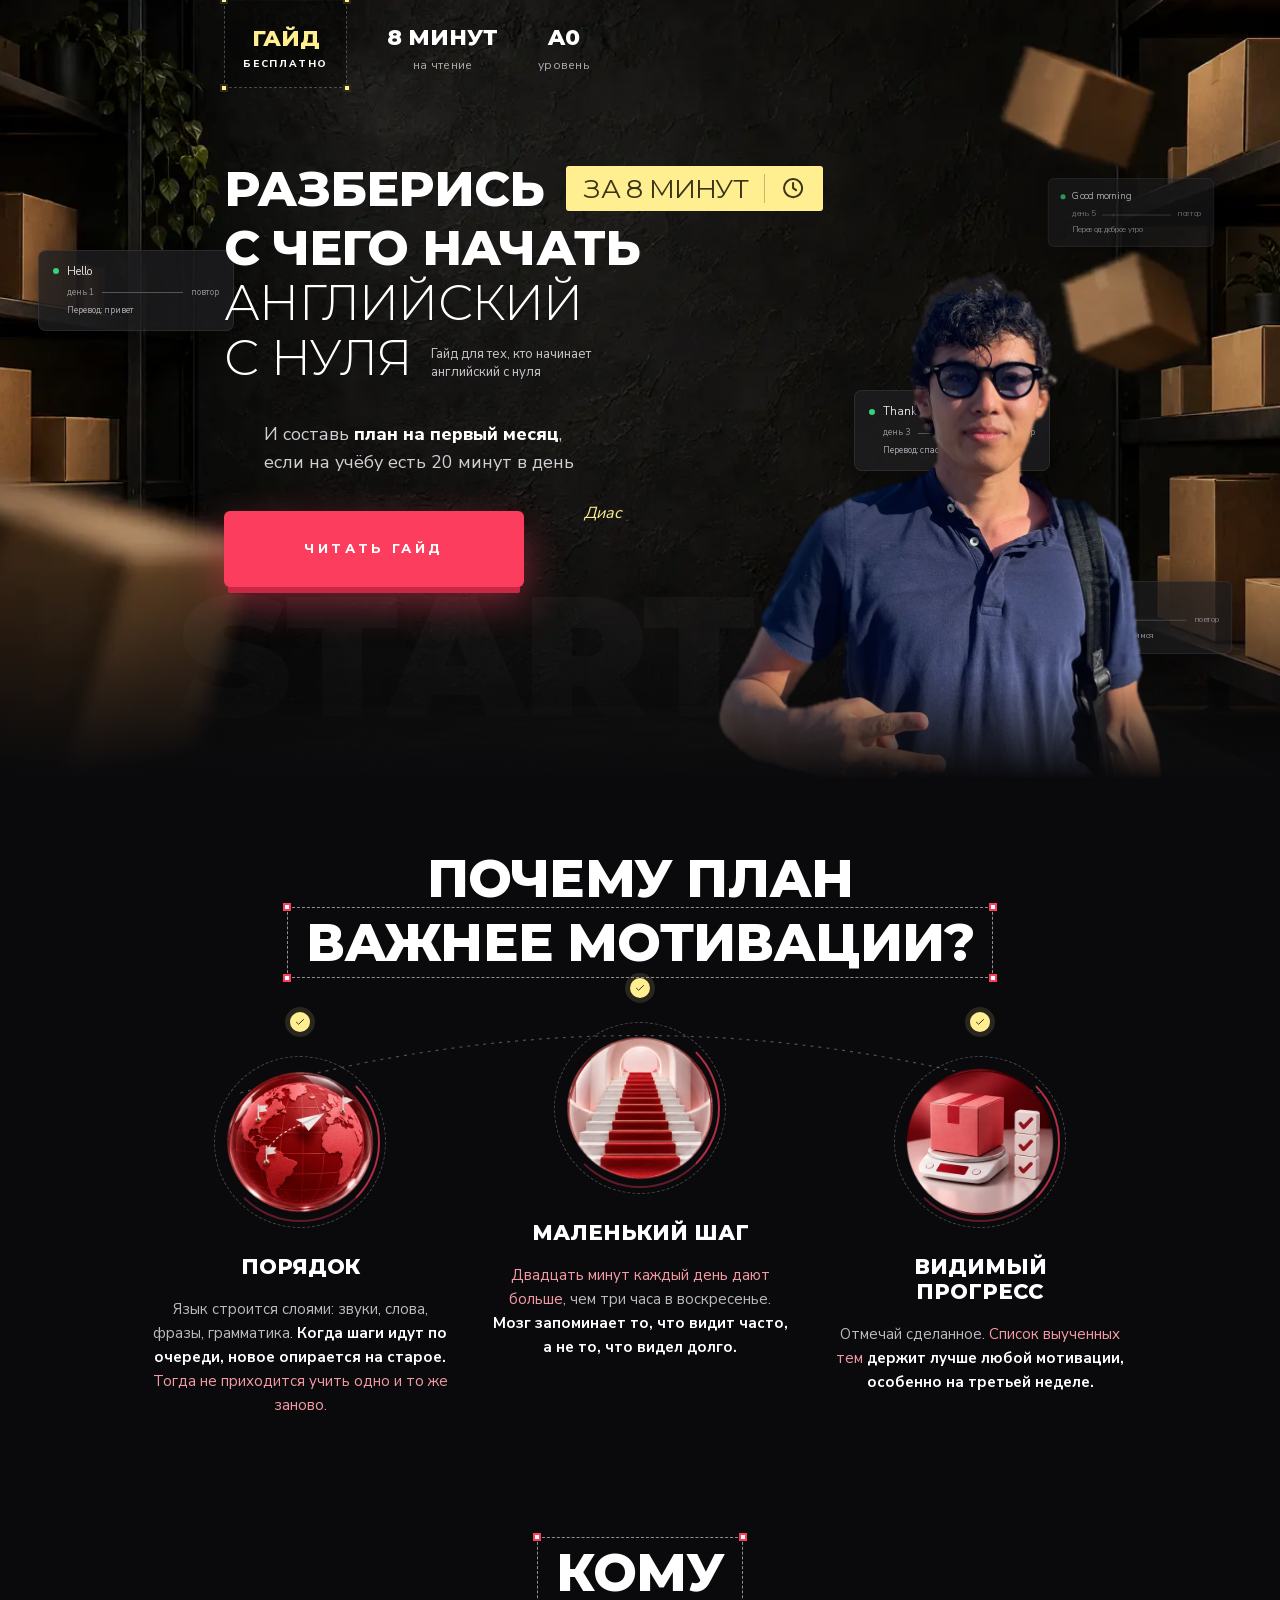
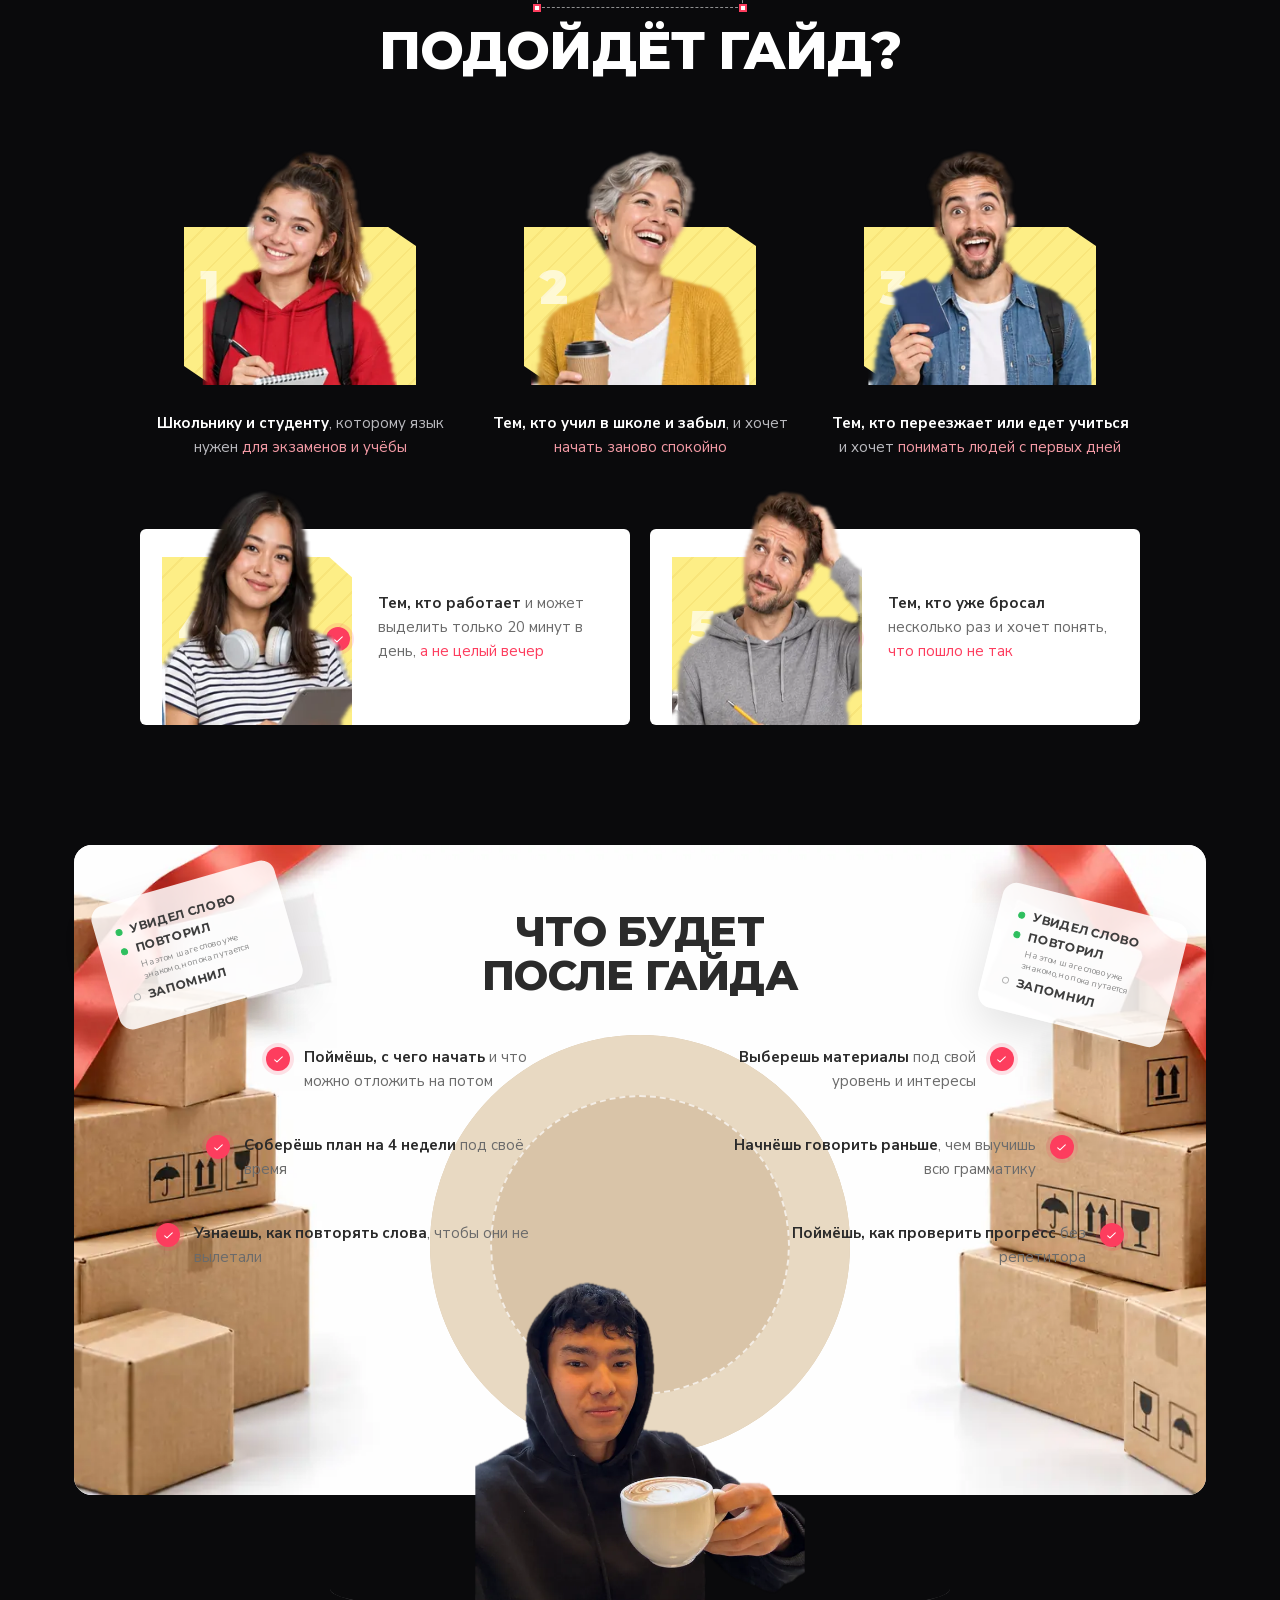
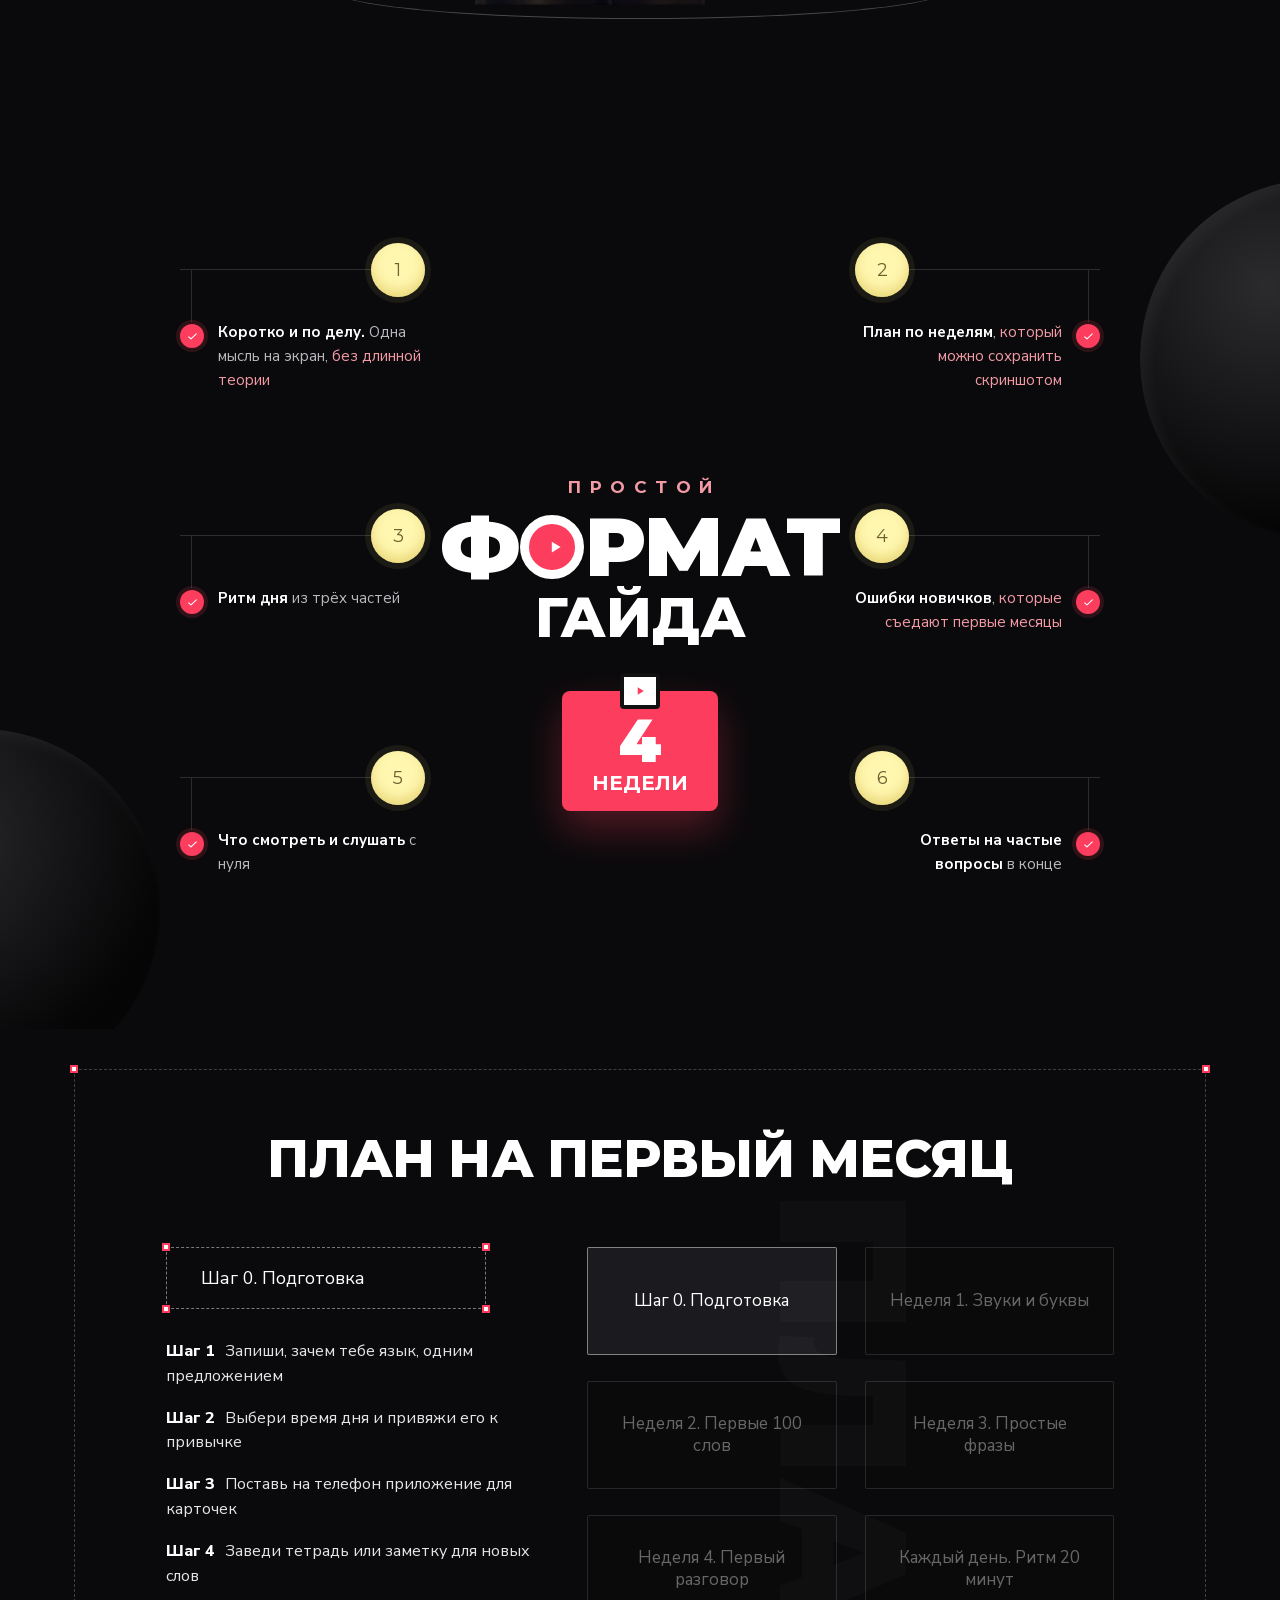
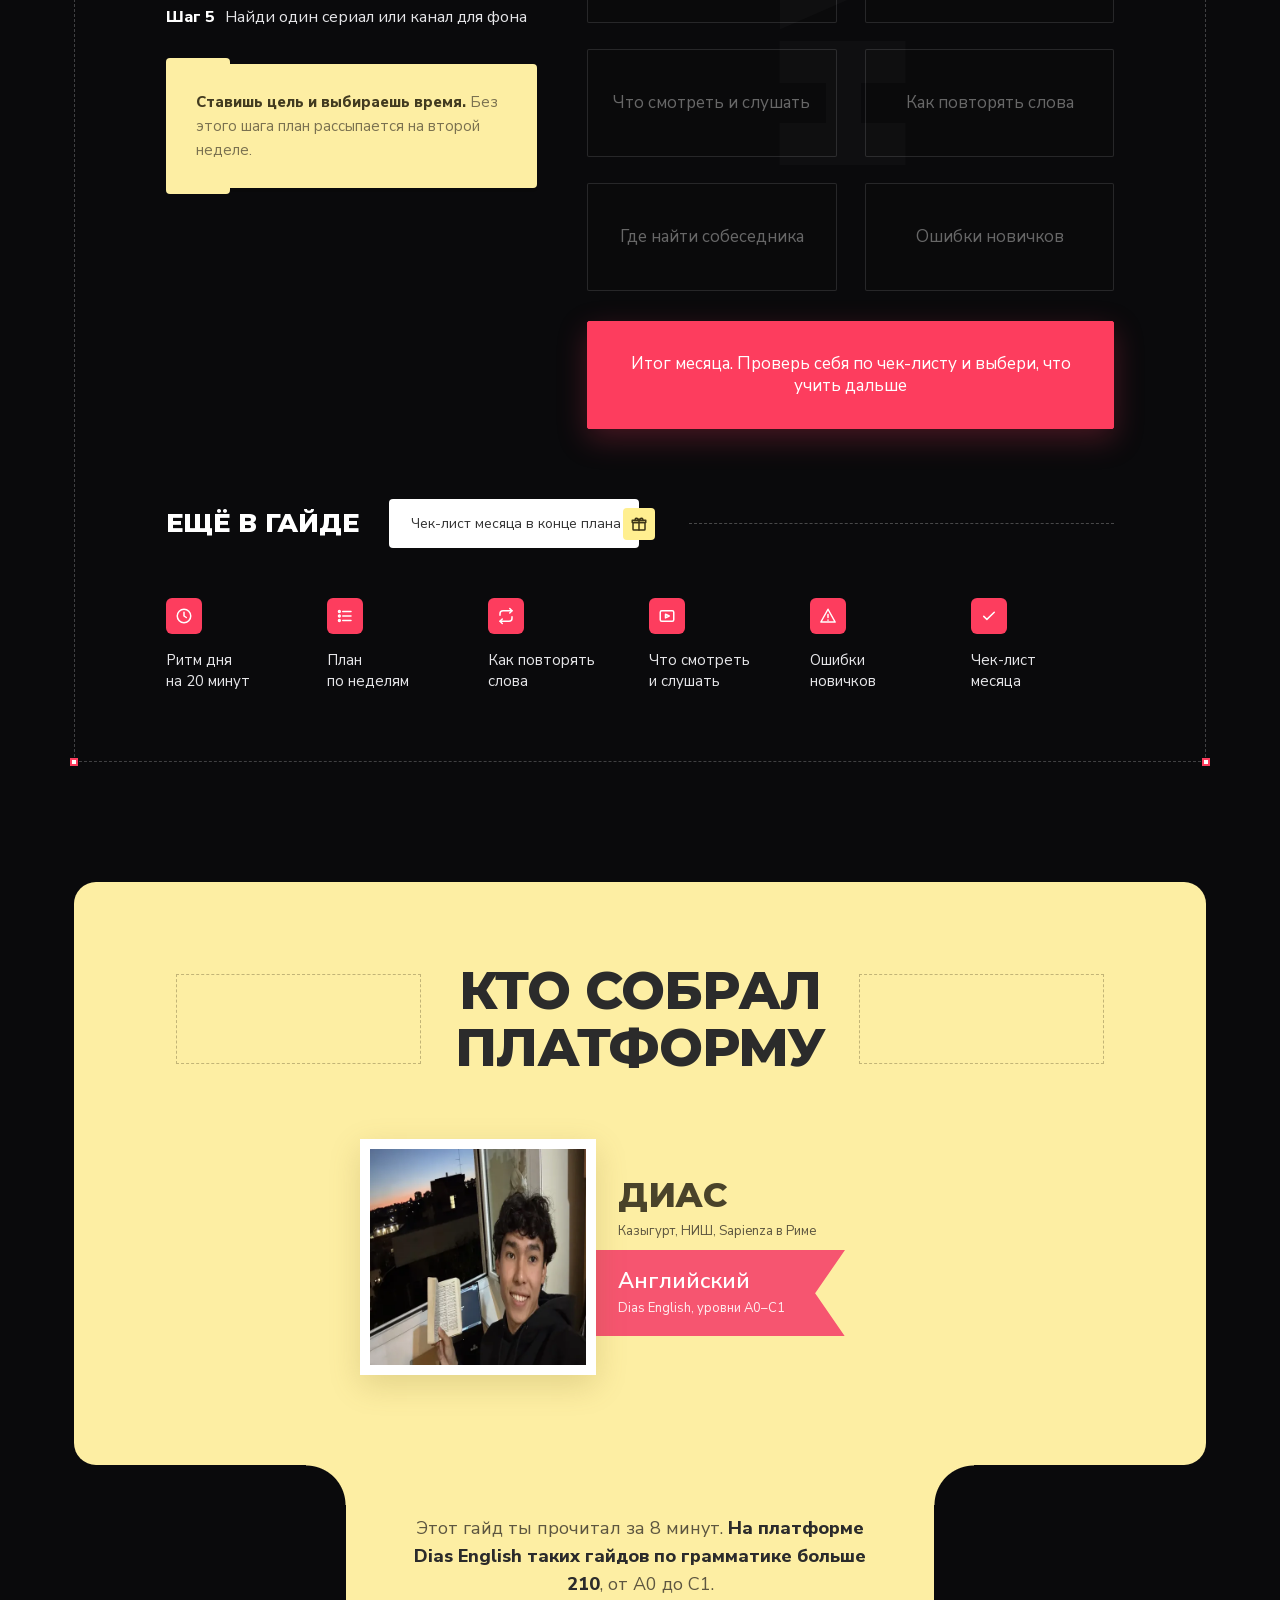
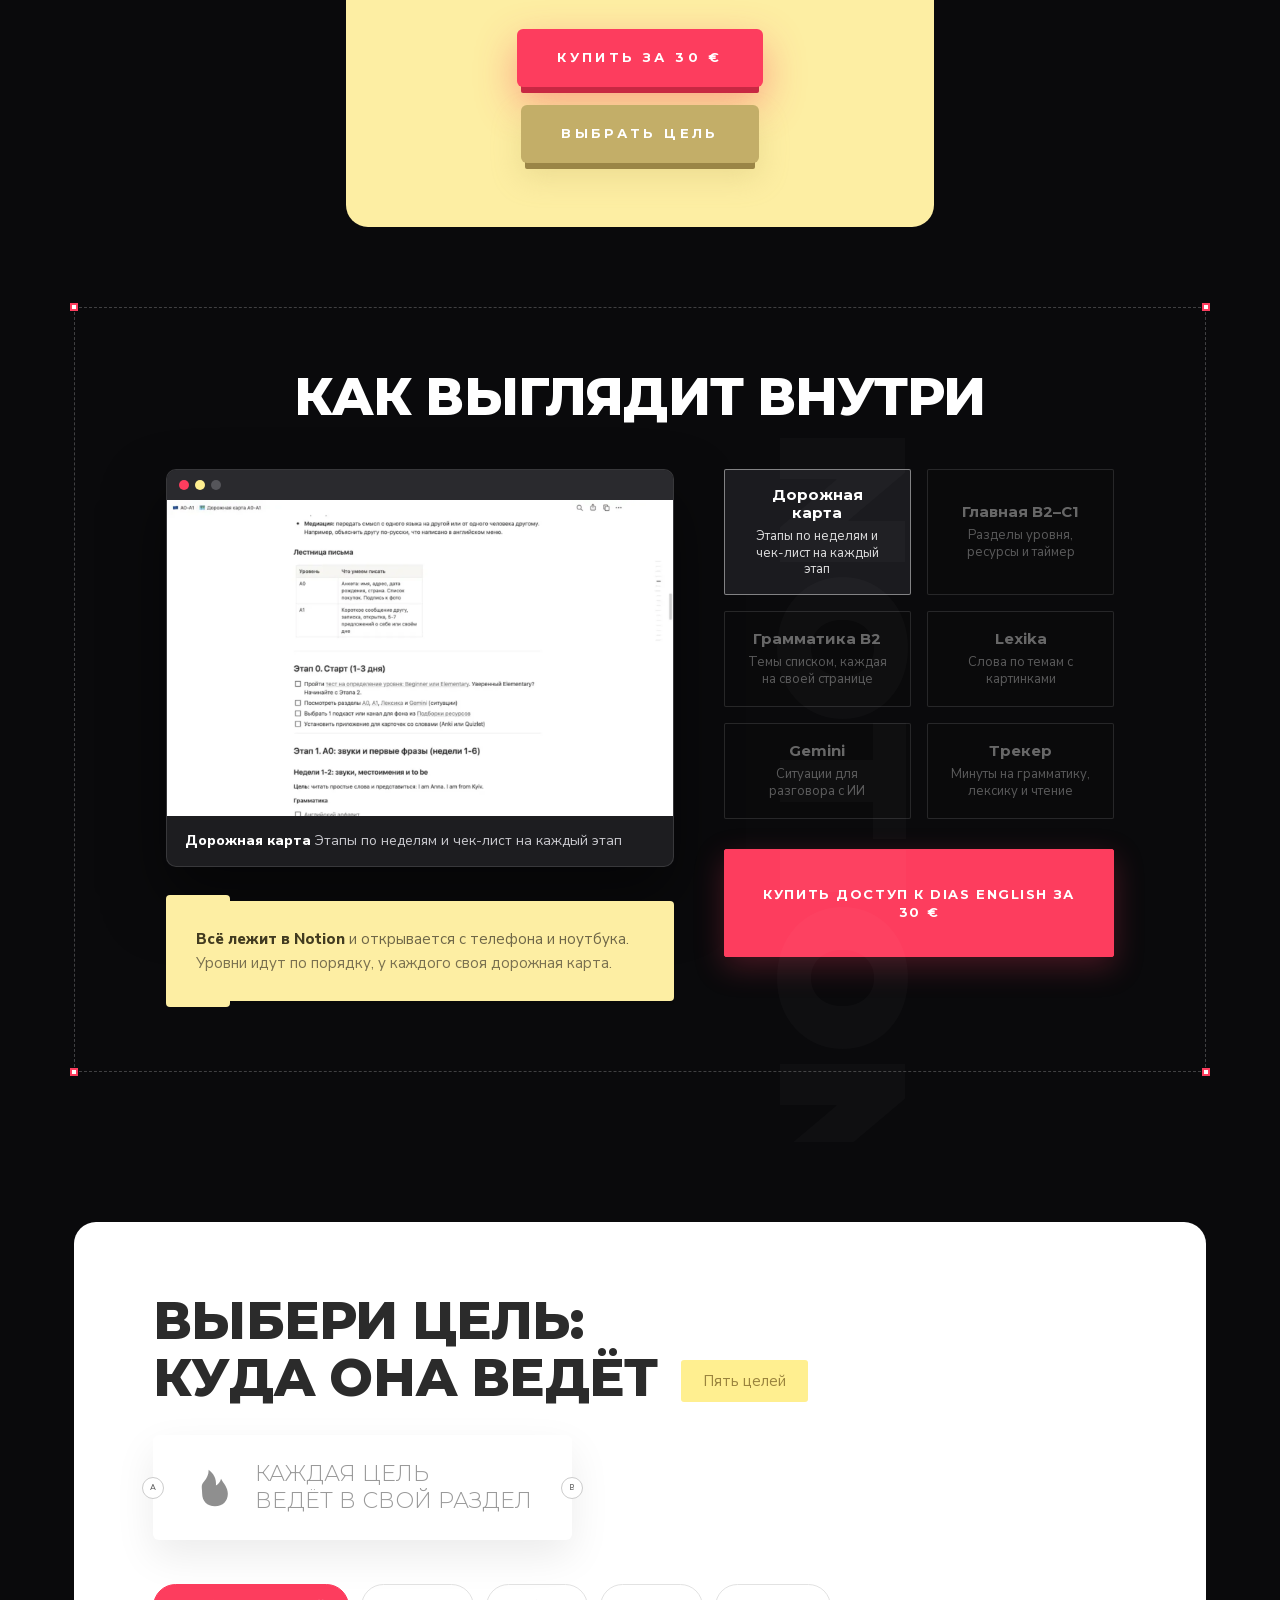
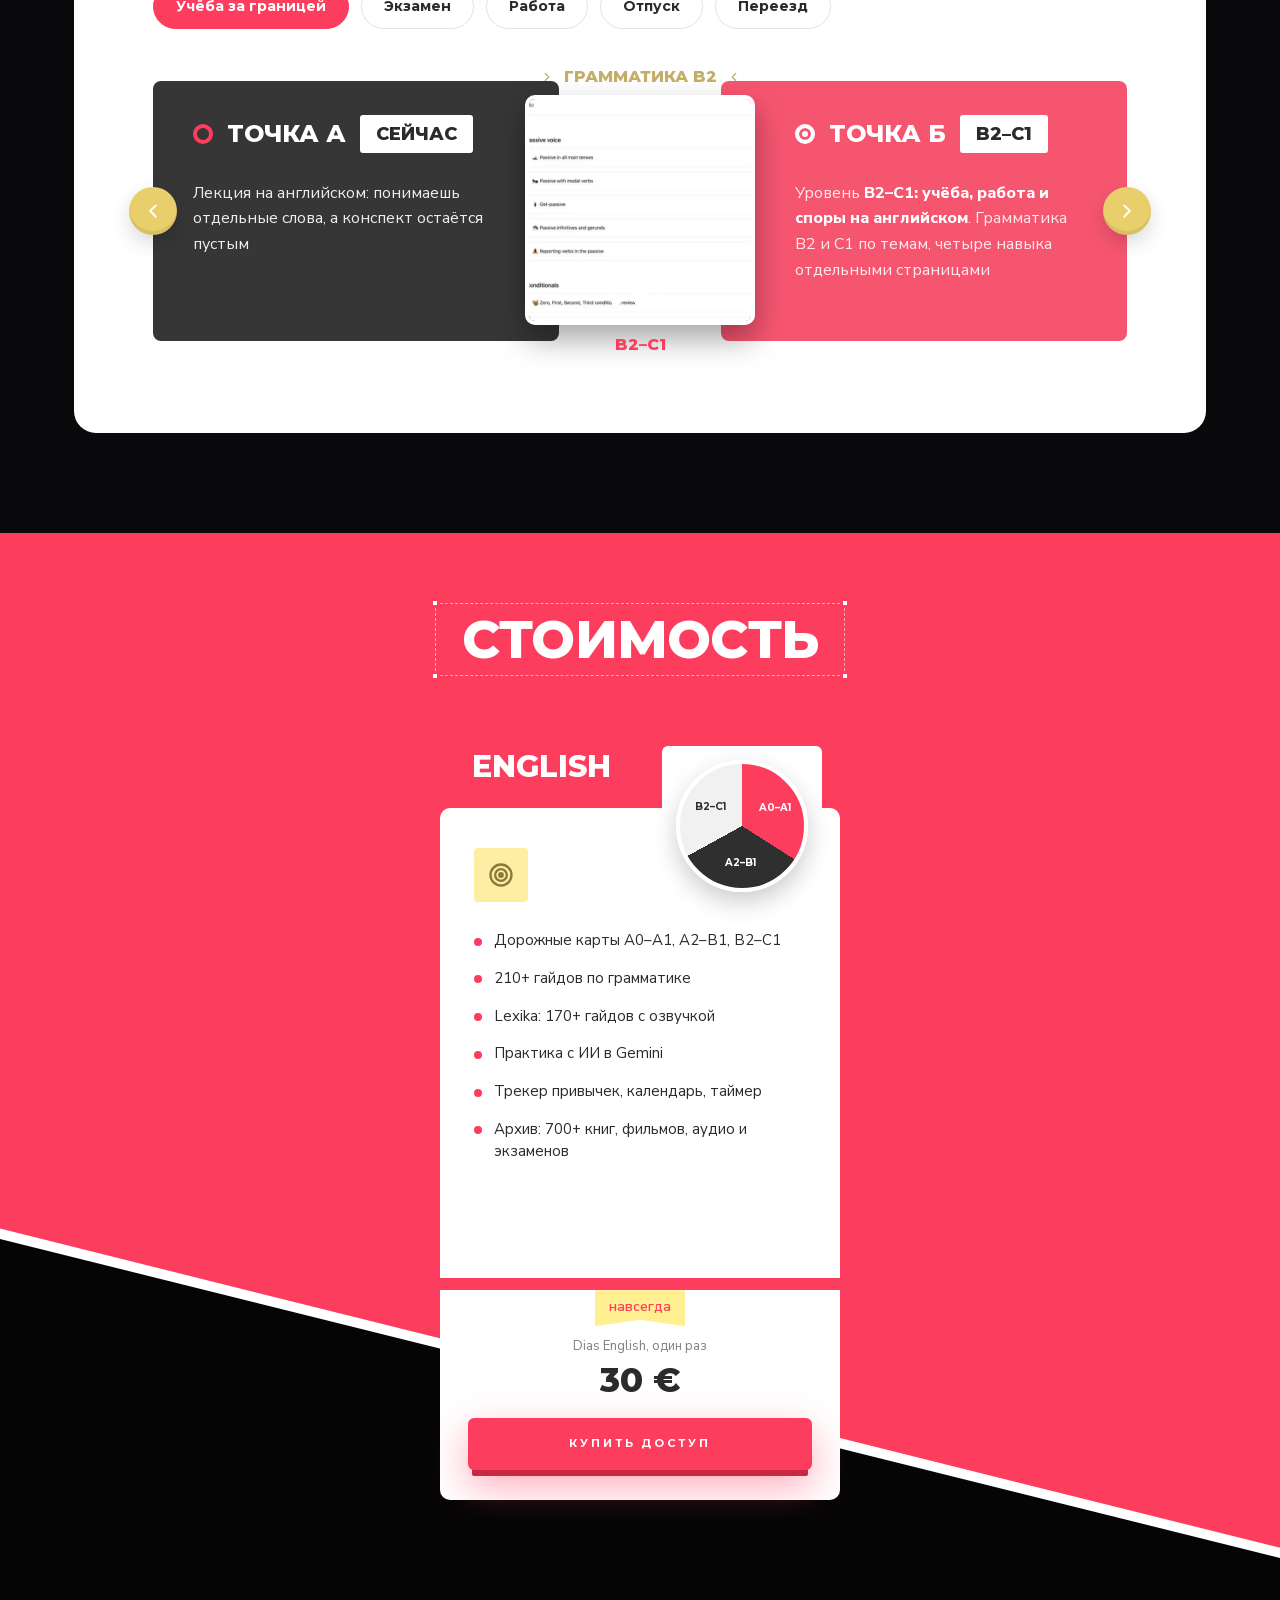
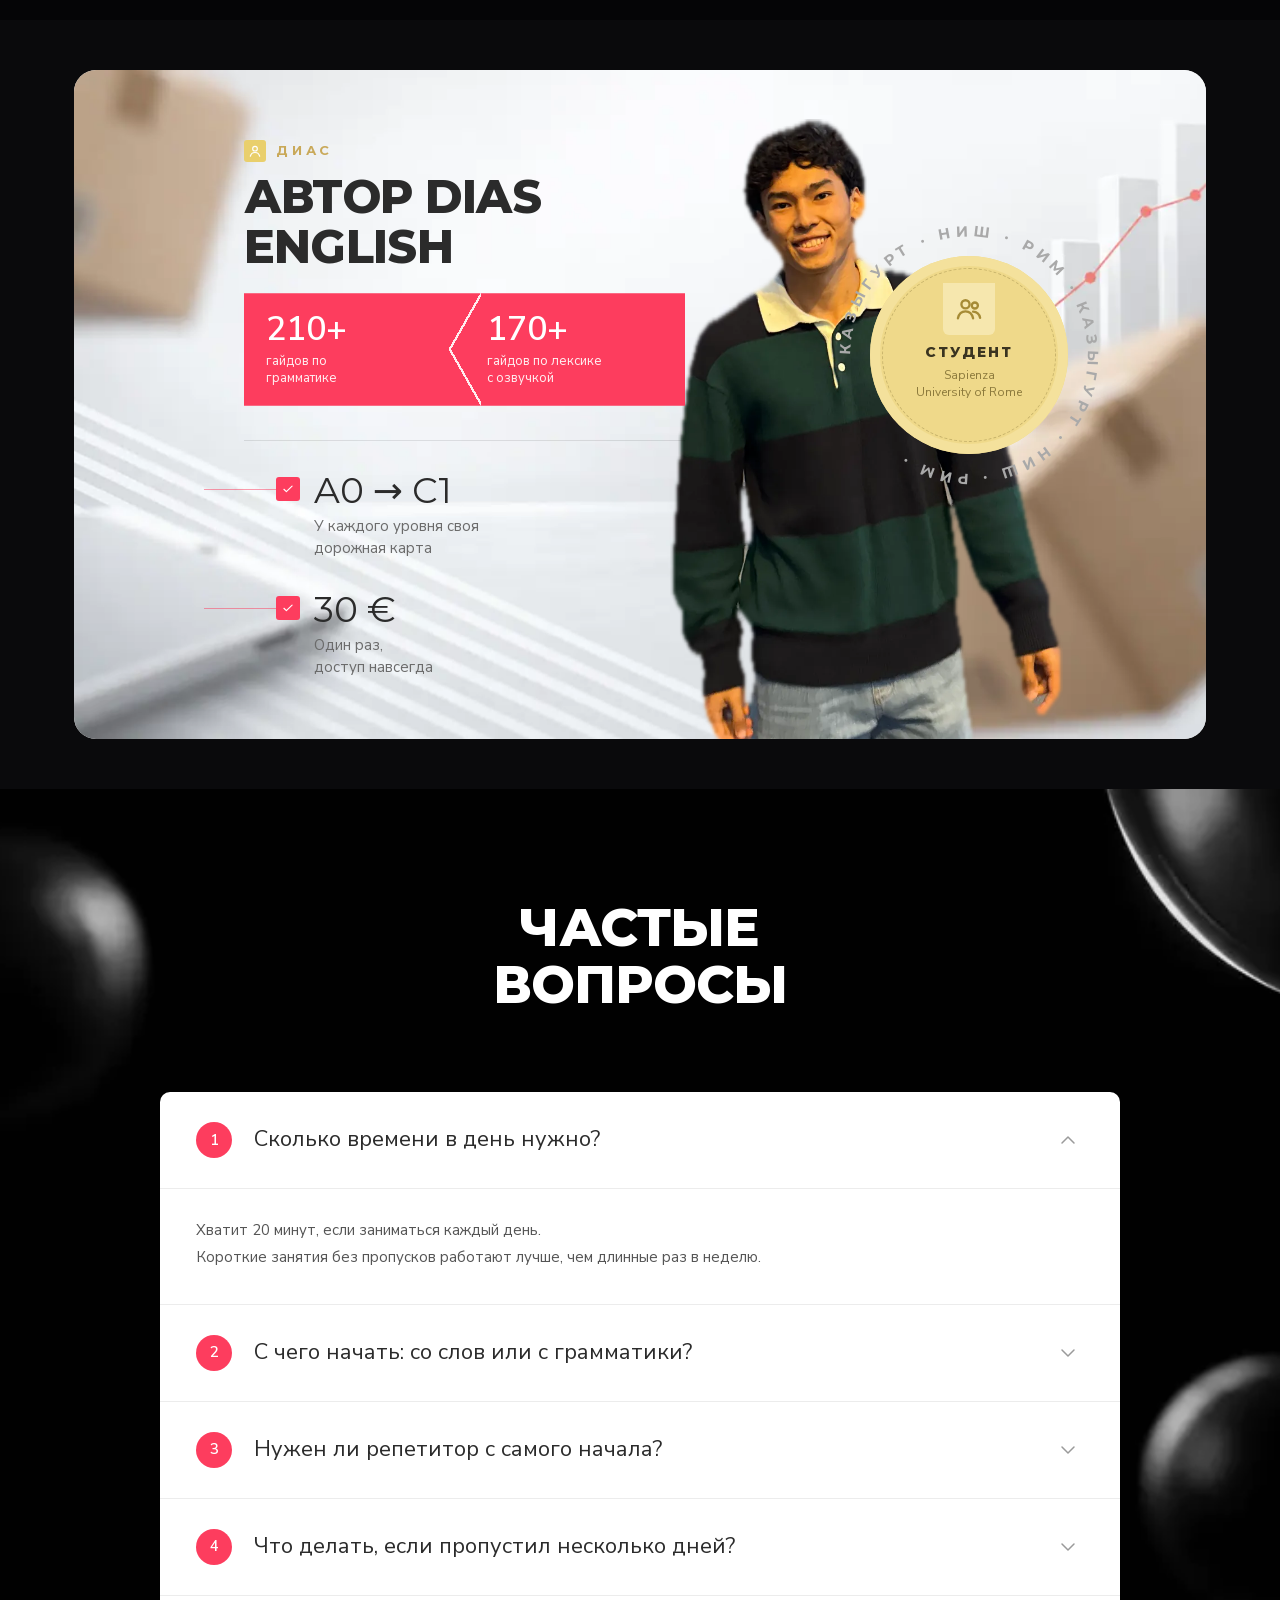
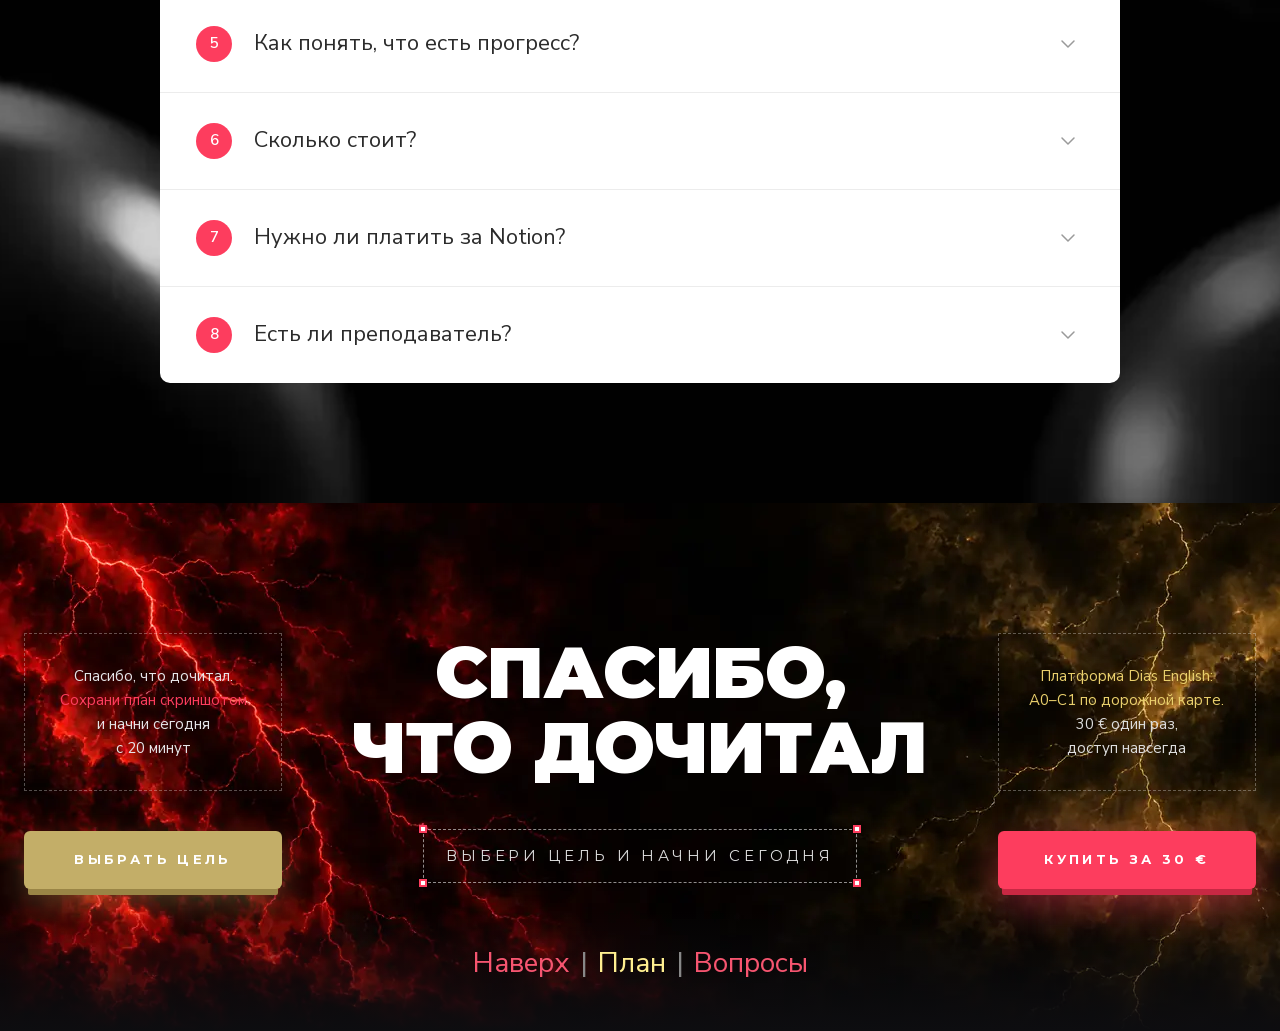
==== commit 81ab86c4: "Сайт №03: Диас только в /en/, Тимур только в /tr/ (кадры из своих папок, media/PEOPLE.md), без верси" ====
--- a/en/index.html
+++ b/en/index.html
@@ -19,7 +19,7 @@
 <main id="app"></main>
 <noscript><p style="padding:40px;text-align:center">Для этой страницы нужен JavaScript.</p></noscript>
 <script>window.SITE_MODE = 'full'; window.SITE_BASE = '../';
-window.SITE = {"lang": "en", "meta": {"title": "С чего начать английский с нуля: план на первый месяц", "description": "Короткий гайд: с чего начать английский с нуля, план на 4 недели, ритм на 20 минут в день и ошибки новичков.", "themeColor": "#0a0a0c"}, "links": {"buy": "https://app.lava.top/products/2c950aa0-d8be-4317-8f39-0f9b4016f5da"}, "blocks": [{"type": "hero", "id": "top", "bg": "media/hero-bg.webp", "bgWord": "Start", "person": {"src": "media/hero-person.webp", "w": 900, "h": 1106, "alt": "Диас, автор Dias English"}, "chips": [{"big": "Гайд", "small": "бесплатно", "framed": true}, {"big": "8 минут", "small": "на чтение"}, {"big": "A0", "small": "уровень"}], "titleBold": "Разберись", "badge": "за 8 минут", "titleLines": ["**С чего начать**", "английский", "с нуля"], "note": "Гайд для тех, кто начинает\nанглийский с нуля", "sub": "И составь **план на первый месяц**,\nесли на учёбу есть 20 минут в день", "cta": {"text": "Читать гайд", "href": "#why"}, "sign": ["Диас"], "cards": [{"word": "Hello", "note": "день 1", "tr": "привет"}, {"word": "Thank you", "note": "день 3", "tr": "спасибо"}, {"word": "Good morning", "note": "день 5", "tr": "доброе утро"}, {"word": "See you", "note": "день 7", "tr": "увидимся"}]}, {"type": "why", "id": "why", "title": "Почему план", "titleFramed": "важнее мотивации?", "items": [{"img": "media/why-1.webp", "alt": "Красный глобус с бумажным самолётиком", "title": "Порядок", "text": "Язык строится слоями: звуки, слова, фразы, грамматика. **Когда шаги идут по очереди, новое опирается на старое.** ==Тогда не приходится учить одно и то же заново.=="}, {"img": "media/why-2.webp", "alt": "Белая лестница с красной дорожкой", "title": "Маленький шаг", "text": "==Двадцать минут каждый день дают больше==, чем три часа в воскресенье. **Мозг запоминает то, что видит часто, а не то, что видел долго.**"}, {"img": "media/why-3.webp", "alt": "Коробка на весах", "title": "Видимый\nпрогресс", "text": "Отмечай сделанное. ==Список выученных тем== **держит лучше любой мотивации, особенно на третьей неделе.**"}]}, {"type": "who", "id": "who", "titleFramed": "Кому", "title": "подойдёт гайд?", "items": [{"img": "media/who-1.webp", "w": 234, "h": 284, "alt": "Девушка в красном худи с блокнотом", "text": "**Школьнику и студенту**, которому язык нужен ==для экзаменов и учёбы=="}, {"img": "media/who-2.webp", "w": 260, "h": 282, "alt": "Женщина в жёлтом кардигане с кофе", "text": "**Тем, кто учил в школе и забыл**, и хочет ==начать заново спокойно=="}, {"img": "media/who-3.webp", "w": 278, "h": 294, "alt": "Парень с паспортом и чемоданом", "text": "**Тем, кто переезжает или едет учиться** и хочет ==понимать людей с первых дней=="}, {"img": "media/who-4.webp", "w": 234, "h": 273, "alt": "Девушка с наушниками и планшетом", "text": "**Тем, кто работает** и может выделить только 20 минут в день, ==а не целый вечер=="}, {"img": "media/who-5.webp", "w": 274, "h": 288, "alt": "Мужчина в сером худи с карандашом", "text": "**Тем, кто уже бросал** несколько раз и хочет понять, ==что пошло не так=="}]}, {"type": "result", "id": "result", "title": "Что будет\nпосле гайда", "bg": "media/result-bg.webp", "person": {"src": "media/result-person.webp", "w": 420, "h": 692, "alt": "Диас со скрещёнными руками"}, "tags": [["Увидел слово", "Повторил", "На этом шаге слово уже знакомо, но пока путается", "Запомнил"], ["Увидел слово", "Повторил", "На этом шаге слово уже знакомо, но пока путается", "Запомнил"]], "left": ["**Поймёшь, с чего начать** и что можно отложить на потом", "**Соберёшь план на 4 недели** под своё время", "**Узнаешь, как повторять слова**, чтобы они не вылетали"], "right": ["**Выберешь материалы** под свой уровень и интересы", "**Начнёшь говорить раньше**, чем выучишь всю грамматику", "**Поймёшь, как проверить прогресс** без репетитора"]}, {"type": "format", "id": "format", "kicker": "Простой", "title": "Формат", "title2": "гайда", "badgeNum": "4", "badgeText": "недели", "items": ["**Коротко и по делу.** Одна мысль на экран, ==без длинной теории==", "**План по неделям**, ==который можно сохранить скриншотом==", "**Ритм дня** из трёх частей", "**Ошибки новичков**, ==которые съедают первые месяцы==", "**Что смотреть и слушать** с нуля", "**Ответы на частые вопросы** в конце"]}, {"type": "program", "id": "program", "title": "План на первый месяц", "bgWord": "План", "modules": [{"name": "Шаг 0. Подготовка", "note": "**Ставишь цель и выбираешь время.** ==Без этого шага план рассыпается на второй неделе.==", "lessons": [["Шаг 1", "Запиши, зачем тебе язык, одним предложением"], ["Шаг 2", "Выбери время дня и привяжи его к привычке"], ["Шаг 3", "Поставь на телефон приложение для карточек"], ["Шаг 4", "Заведи тетрадь или заметку для новых слов"], ["Шаг 5", "Найди один сериал или канал для фона"]]}, {"name": "Неделя 1. Звуки и буквы", "note": "**Сначала уши, потом правила.** ==Правильные звуки с первого дня экономят месяцы переучивания.==", "lessons": [["День 1", "Алфавит: **A, B, C** и как читаются буквы"], ["День 2", "Звуки, которых нет в русском"], ["День 3", "Ударение и мелодия фразы"], ["День 4", "Читаешь вслух короткие слова"], ["День 5", "Повторяешь за диктором по 10 минут"], ["День 6", "Пишешь своё имя и город"], ["День 7", "Повторение недели"]]}, {"name": "Неделя 2. Первые 100 слов", "note": "**Учишь слова, которые встречаются чаще всего.** ==Сто частых слов закрывают большую часть простых разговоров.==", "lessons": [["День 1", "Я, ты, он, она: местоимения"], ["День 2", "Глаголы **be, have, want**"], ["День 3", "Числа от 1 до 20"], ["День 4", "Еда, кафе, магазин"], ["День 5", "Дорога и транспорт"], ["День 6", "Дни недели и время"], ["День 7", "Повторение карточек"]]}, {"name": "Неделя 3. Простые фразы", "note": "**Собираешь фразы из знакомых слов.** ==Не заучиваешь чужие диалоги, а строишь свои.==", "lessons": [["День 1", "Как представиться: **Hi, I’m Anna**"], ["День 2", "Как спросить дорогу"], ["День 3", "Как заказать кофе: **A coffee, please**"], ["День 4", "Вопросы: где, что, сколько"], ["День 5", "Отрицание: не хочу, не знаю"], ["День 6", "Пишешь 5 фраз о себе"], ["День 7", "Повторение недели"]]}, {"name": "Неделя 4. Первый разговор", "note": "**Говоришь вслух, даже если с ошибками.** ==Пять минут речи в день важнее идеальной грамматики.==", "lessons": [["День 1", "Записываешь голосовое о себе"], ["День 2", "Разговор с ИИ на простую тему"], ["День 3", "Слушаешь и повторяешь короткий диалог"], ["День 4", "Описываешь свой день"], ["День 5", "Пять вопросов собеседнику: **Where are you from?**"], ["День 6", "Пробный разговор 5 минут"], ["День 7", "Итог месяца"]]}, {"name": "Каждый день. Ритм 20 минут", "note": "**Три части по порядку.** ==Если времени меньше, оставь только первую.==", "lessons": [["5 минут", "Повтор карточек со словами"], ["10 минут", "Новая тема из плана недели"], ["5 минут", "Слушаешь или говоришь вслух"]]}, {"name": "Что смотреть и слушать", "note": "**Короткое и с субтитрами.** ==Мультфильмы и детские каналы понятнее новостей.==", "lessons": [["Видео", "Детские мультфильмы с субтитрами"], ["Аудио", "Подкасты для начинающих, медленная речь"], ["Чтение", "Адаптированные книги уровня A1"], ["Песни", "Две любимые песни с текстом"]]}, {"name": "Как повторять слова", "note": "**Повторяешь через растущие промежутки.** ==Так слово переходит в долгую память.==", "lessons": [["1 раз", "В день, когда выучил"], ["2 раз", "На следующий день"], ["3 раз", "Через три дня"], ["4 раз", "Через неделю"], ["5 раз", "Через месяц"]]}, {"name": "Где найти собеседника", "note": "**Говорить можно с первого месяца.** ==Собеседник не обязательно носитель, подойдёт любой, кто учит тот же язык.==", "lessons": [["Вариант 1", "Разговор с ИИ на простую тему"], ["Вариант 2", "Языковой клуб в твоём городе или онлайн"], ["Вариант 3", "Приложение для обмена языками"], ["Вариант 4", "Друг, который учит тот же язык"]]}, {"name": "Ошибки новичков", "note": "**Эти ошибки делают почти все.** ==Заметил у себя, значит уже исправляешь.==", "lessons": [["Ошибка 1", "Учить грамматику без слов"], ["Ошибка 2", "Менять приложение каждую неделю"], ["Ошибка 3", "Молчать, пока не выучишь всё"], ["Ошибка 4", "Заниматься только по выходным"], ["Ошибка 5", "Сравнивать себя с другими"]]}], "final": {"name": "Итог месяца. Проверь себя по чек-листу и выбери, что учить дальше", "note": "**Проверь себя честно.** ==Отметь, что получилось, и перенеси остальное на следующий месяц.==", "lessons": [["Пункт 1", "Читаю простые слова вслух"], ["Пункт 2", "Знаю 100 частых слов"], ["Пункт 3", "Могу представиться и спросить дорогу"], ["Пункт 4", "Записал голосовое о себе"], ["Пункт 5", "Занимался хотя бы 20 дней из 30"]]}, "extraTitle": "Ещё в гайде", "extraPill": "Чек-лист месяца в конце плана", "extras": [{"icon": "clock", "text": "Ритм дня\nна 20 минут", "open": 5}, {"icon": "list", "text": "План\nпо неделям", "open": 1}, {"icon": "repeat", "text": "Как повторять\nслова", "open": 7}, {"icon": "film", "text": "Что смотреть\nи слушать", "open": 6}, {"icon": "warn", "text": "Ошибки\nновичков", "open": 9}, {"icon": "check", "text": "Чек-лист\nмесяца", "open": "final"}]}, {"type": "speakers", "id": "authors", "ad": true, "title": "Кто собрал\nплатформу", "intro": "Этот гайд ты прочитал за 8 минут. **На платформе Dias English таких гайдов по грамматике больше 210**, от A0 до C1.", "items": [{"img": "media/sp-dias.webp", "alt": "Диас с книгой у окна", "name": "Диас", "sub": "Казыгурт, НИШ, Sapienza в Риме", "ribbonBig": "Английский", "ribbonSmall": "Dias English, уровни A0–C1", "href": "buy"}], "buttons": [{"text": "Купить за 30 €", "href": "buy", "style": "red"}, {"text": "Выбрать цель", "href": "#path", "style": "gold"}]}, {"type": "gallery", "id": "inside", "ad": true, "title": "Как выглядит внутри", "bgWord": "Notion", "tabs": [{"name": "Dias English", "href": "buy", "note": "**Всё лежит в Notion** и открывается с телефона и ноутбука. ==Уровни идут по порядку, у каждого своя дорожная карта.==", "shots": [{"src": "media/scr-en-01.webp", "w": 1400, "h": 876, "cap": "Дорожная карта", "text": "Этапы по неделям и чек-лист на каждый этап"}, {"src": "media/scr-en-07.webp", "w": 1100, "h": 688, "cap": "Главная B2–C1", "text": "Разделы уровня, ресурсы и таймер"}, {"src": "media/scr-en-03.webp", "w": 1400, "h": 876, "cap": "Грамматика B2", "text": "Темы списком, каждая на своей странице"}, {"src": "media/scr-en-04.webp", "w": 1400, "h": 876, "cap": "Lexika", "text": "Слова по темам с картинками"}, {"src": "media/scr-en-05.webp", "w": 1400, "h": 876, "cap": "Gemini", "text": "Ситуации для разговора с ИИ"}, {"src": "media/scr-en-06.webp", "w": 1400, "h": 3031, "cap": "Трекер", "text": "Минуты на грамматику, лексику и чтение"}]}]}, {"type": "path", "id": "path", "ad": true, "title": "Выбери цель:\nкуда она ведёт", "tag": "Пять целей", "side": "Каждая цель\nведёт в свой раздел", "slides": [{"goal": "Учёба за границей", "name": "Грамматика B2", "photo": "media/goal-en-1.webp", "alt": "Dias English: Грамматика B2", "bottom": "B2–C1", "a": {"tag": "Сейчас", "text": "Лекция на английском: понимаешь отдельные слова, а конспект остаётся пустым"}, "b": {"tag": "B2–C1", "text": "Уровень **B2–C1: учёба, работа и споры на английском**. Грамматика B2 и C1 по темам, четыре навыка отдельными страницами"}}, {"goal": "Экзамен", "name": "Дорожная карта", "photo": "media/goal-en-2.webp", "alt": "Dias English: Дорожная карта", "bottom": "A0–C1", "a": {"tag": "Сейчас", "text": "Дата экзамена стоит, а темы повторяешь в случайном порядке"}, "b": {"tag": "A0–C1", "text": "Дорожная карта по неделям: **что учить сегодня и что завтра**, в конце этапа тест. Архив экзаменов в разделе материалов"}}, {"goal": "Работа", "name": "Главная B2–C1", "photo": "media/goal-en-3.webp", "alt": "Dias English: Главная B2–C1", "bottom": "B2–C1", "a": {"tag": "Сейчас", "text": "На собеседовании отвечаешь заученными фразами и теряешься на уточняющем вопросе"}, "b": {"tag": "B2–C1", "text": "Карта **B2–C1** и лексика продвинутого уровня. Трекер показывает, сколько минут ушло на чтение и лексику"}}, {"goal": "Отпуск", "name": "Gemini", "photo": "media/goal-en-4.webp", "alt": "Dias English: Gemini", "bottom": "A0–A1", "a": {"tag": "Сейчас", "text": "В кафе показываешь пальцем в меню и киваешь на любой вопрос"}, "b": {"tag": "A0–A1", "text": "Карта **A0–A1: с нуля до первых диалогов** в магазине, кафе и аэропорту. Ситуации с ИИ в Gemini: магазин, касса"}}, {"goal": "Переезд", "name": "Lexika", "photo": "media/goal-en-5.webp", "alt": "Dias English: Lexika", "bottom": "A2–B1", "a": {"tag": "Сейчас", "text": "В аптеке не можешь объяснить, что болит, и уходишь с тем, что дали"}, "b": {"tag": "A2–B1", "text": "Карта **A2–B1** подойдёт перед поступлением и переездом. Lexika: слова по темам, в Gemini ситуации «аптека» и «врач»"}}]}, {"type": "tariffs", "id": "price", "ad": true, "title": "Стоимость", "cards": [{"name": "English", "style": "white", "icon": "target", "pie": [["A0–A1", 34], ["A2–B1", 33], ["B2–C1", 33]], "items": ["Дорожные карты A0–A1, A2–B1, B2–C1", "210+ гайдов по грамматике", "Lexika: 170+ гайдов с озвучкой", "Практика с ИИ в Gemini", "Трекер привычек, календарь, таймер", "Архив: 700+ книг, фильмов, аудио и экзаменов"], "ribbon": "навсегда", "price": "30 €", "priceNote": "Dias English, один раз", "button": "Купить доступ", "href": "buy"}], "mentor": null}, {"type": "author", "id": "author-dias", "ad": true, "bg": "media/author-bg.webp", "label": "Диас", "title": "Автор Dias English", "stats": [{"big": "210+", "small": "гайдов по\nграмматике"}, {"big": "170+", "small": "гайдов по лексике\nс озвучкой"}], "checks": [{"big": "A0 → C1", "small": "У каждого уровня своя\nдорожная карта"}, {"big": "30 €", "small": "Один раз,\nдоступ навсегда"}], "badgeTitle": "Студент", "badgeText": "Sapienza\nUniversity of Rome", "ring": "Казыгурт · НИШ · Рим · Казыгурт · НИШ · Рим · ", "person": {"src": "media/author-dias.webp", "w": 800, "h": 1336, "alt": "Диас"}}, {"type": "faq", "id": "faq", "title": "Частые\nвопросы", "bg": "media/spheres-bg.webp", "items": [{"q": "Сколько времени в день нужно?", "a": "Хватит 20 минут, если заниматься каждый день.\nКороткие занятия без пропусков работают лучше, чем длинные раз в неделю."}, {"q": "С чего начать: со слов или с грамматики?", "a": "Со звуков и частых слов. Грамматику проще понять, когда уже есть из чего собирать фразы."}, {"q": "Нужен ли репетитор с самого начала?", "a": "Для первого месяца хватит плана и самостоятельных занятий. Живой собеседник полезен, когда появятся первые фразы."}, {"q": "Что делать, если пропустил несколько дней?", "a": "Вернись к плану с того места, где остановился. Не догоняй всё за один вечер, просто продолжай."}, {"q": "Как понять, что есть прогресс?", "a": "Сравни себя с собой месяц назад: запиши голосовое сейчас и через четыре недели."}, {"q": "Сколько стоит?", "a": "30 € один раз. Подписки нет. Доступ навсегда ко всем уровням от A0 до C1.", "ad": true}, {"q": "Нужно ли платить за Notion?", "a": "Нет. Хватает бесплатного Notion. Есть приложение для телефона и ноутбука.", "ad": true}, {"q": "Есть ли преподаватель?", "a": "Нет. Это самостоятельная платформа. Для разговорной практики карта советует раз в неделю говорить с живым собеседником или с ИИ.", "ad": true}]}, {"type": "thanks", "id": "thanks", "ad": true, "bg": "media/thanks-bg.webp", "left": "Спасибо, что дочитал.\n==Сохрани план скриншотом==\nи начни сегодня\nс 20 минут", "right": "==Платформа Dias English:==\n==A0–C1 по дорожной карте.==\n30 € один раз,\nдоступ навсегда", "title": "Спасибо,\nчто дочитал", "strip": "Выбери цель и начни сегодня", "buttons": [{"text": "Выбрать цель", "href": "#path", "style": "gold"}, {"text": "Купить за 30 €", "href": "buy", "style": "red"}], "links": [{"text": "Наверх", "href": "#top"}, {"text": "План", "href": "#program"}, {"text": "Вопросы", "href": "#faq"}]}, {"type": "thanks", "id": "thanks", "lessonOnly": true, "bg": "media/thanks-bg.webp", "left": "Спасибо, что дочитал.\n==Сохрани план скриншотом==\nи вернись к нему,\nкогда забудешь шаг", "right": "==Начни сегодня:==\n==двадцать минут==\nи один шаг\nиз плана", "title": "Спасибо,\nчто дочитал", "strip": "Двадцать минут каждый день", "buttons": [{"text": "Открыть план", "href": "#program", "style": "gold"}, {"text": "Наверх", "href": "#top", "style": "red"}], "links": [{"text": "Кому подойдёт", "href": "#who"}, {"text": "План", "href": "#program"}, {"text": "Вопросы", "href": "#faq"}]}]};</script>
+window.SITE = {"lang": "en", "meta": {"title": "С чего начать английский с нуля: план на первый месяц", "description": "Короткий гайд: с чего начать английский с нуля, план на 4 недели, ритм на 20 минут в день и ошибки новичков.", "themeColor": "#0a0a0c"}, "links": {"buy": "https://app.lava.top/products/2c950aa0-d8be-4317-8f39-0f9b4016f5da"}, "blocks": [{"type": "hero", "id": "top", "bg": "media/hero-bg.webp", "bgWord": "Start", "person": {"src": "media/hero-person.webp", "w": 900, "h": 1022, "alt": "Диас"}, "chips": [{"big": "Гайд", "small": "бесплатно", "framed": true}, {"big": "8 минут", "small": "на чтение"}, {"big": "A0", "small": "уровень"}], "titleBold": "Разберись", "badge": "за 8 минут", "titleLines": ["**С чего начать**", "английский", "с нуля"], "note": "Гайд для тех, кто начинает\nанглийский с нуля", "sub": "И составь **план на первый месяц**,\nесли на учёбу есть 20 минут в день", "cta": {"text": "Читать гайд", "href": "#why"}, "sign": ["Диас"], "cards": [{"word": "Hello", "note": "день 1", "tr": "привет"}, {"word": "Thank you", "note": "день 3", "tr": "спасибо"}, {"word": "Good morning", "note": "день 5", "tr": "доброе утро"}, {"word": "See you", "note": "день 7", "tr": "увидимся"}]}, {"type": "why", "id": "why", "title": "Почему план", "titleFramed": "важнее мотивации?", "items": [{"img": "media/why-1.webp", "alt": "Красный глобус с бумажным самолётиком", "title": "Порядок", "text": "Язык строится слоями: звуки, слова, фразы, грамматика. **Когда шаги идут по очереди, новое опирается на старое.** ==Тогда не приходится учить одно и то же заново.=="}, {"img": "media/why-2.webp", "alt": "Белая лестница с красной дорожкой", "title": "Маленький шаг", "text": "==Двадцать минут каждый день дают больше==, чем три часа в воскресенье. **Мозг запоминает то, что видит часто, а не то, что видел долго.**"}, {"img": "media/why-3.webp", "alt": "Коробка на весах", "title": "Видимый\nпрогресс", "text": "Отмечай сделанное. ==Список выученных тем== **держит лучше любой мотивации, особенно на третьей неделе.**"}]}, {"type": "who", "id": "who", "titleFramed": "Кому", "title": "подойдёт гайд?", "items": [{"img": "media/who-1.webp", "w": 234, "h": 284, "alt": "Девушка в красном худи с блокнотом", "text": "**Школьнику и студенту**, которому язык нужен ==для экзаменов и учёбы=="}, {"img": "media/who-2.webp", "w": 260, "h": 282, "alt": "Женщина в жёлтом кардигане с кофе", "text": "**Тем, кто учил в школе и забыл**, и хочет ==начать заново спокойно=="}, {"img": "media/who-3.webp", "w": 278, "h": 294, "alt": "Парень с паспортом и чемоданом", "text": "**Тем, кто переезжает или едет учиться** и хочет ==понимать людей с первых дней=="}, {"img": "media/who-4.webp", "w": 234, "h": 273, "alt": "Девушка с наушниками и планшетом", "text": "**Тем, кто работает** и может выделить только 20 минут в день, ==а не целый вечер=="}, {"img": "media/who-5.webp", "w": 274, "h": 288, "alt": "Мужчина в сером худи с карандашом", "text": "**Тем, кто уже бросал** несколько раз и хочет понять, ==что пошло не так=="}]}, {"type": "result", "id": "result", "title": "Что будет\nпосле гайда", "bg": "media/result-bg.webp", "person": {"src": "media/result-person.webp", "w": 600, "h": 587, "alt": "Диас"}, "tags": [["Увидел слово", "Повторил", "На этом шаге слово уже знакомо, но пока путается", "Запомнил"], ["Увидел слово", "Повторил", "На этом шаге слово уже знакомо, но пока путается", "Запомнил"]], "left": ["**Поймёшь, с чего начать** и что можно отложить на потом", "**Соберёшь план на 4 недели** под своё время", "**Узнаешь, как повторять слова**, чтобы они не вылетали"], "right": ["**Выберешь материалы** под свой уровень и интересы", "**Начнёшь говорить раньше**, чем выучишь всю грамматику", "**Поймёшь, как проверить прогресс** без репетитора"]}, {"type": "format", "id": "format", "kicker": "Простой", "title": "Формат", "title2": "гайда", "badgeNum": "4", "badgeText": "недели", "items": ["**Коротко и по делу.** Одна мысль на экран, ==без длинной теории==", "**План по неделям**, ==который можно сохранить скриншотом==", "**Ритм дня** из трёх частей", "**Ошибки новичков**, ==которые съедают первые месяцы==", "**Что смотреть и слушать** с нуля", "**Ответы на частые вопросы** в конце"]}, {"type": "program", "id": "program", "title": "План на первый месяц", "bgWord": "План", "modules": [{"name": "Шаг 0. Подготовка", "note": "**Ставишь цель и выбираешь время.** ==Без этого шага план рассыпается на второй неделе.==", "lessons": [["Шаг 1", "Запиши, зачем тебе язык, одним предложением"], ["Шаг 2", "Выбери время дня и привяжи его к привычке"], ["Шаг 3", "Поставь на телефон приложение для карточек"], ["Шаг 4", "Заведи тетрадь или заметку для новых слов"], ["Шаг 5", "Найди один сериал или канал для фона"]]}, {"name": "Неделя 1. Звуки и буквы", "note": "**Сначала уши, потом правила.** ==Правильные звуки с первого дня экономят месяцы переучивания.==", "lessons": [["День 1", "Алфавит: **A, B, C** и как читаются буквы"], ["День 2", "Звуки, которых нет в русском"], ["День 3", "Ударение и мелодия фразы"], ["День 4", "Читаешь вслух короткие слова"], ["День 5", "Повторяешь за диктором по 10 минут"], ["День 6", "Пишешь своё имя и город"], ["День 7", "Повторение недели"]]}, {"name": "Неделя 2. Первые 100 слов", "note": "**Учишь слова, которые встречаются чаще всего.** ==Сто частых слов закрывают большую часть простых разговоров.==", "lessons": [["День 1", "Я, ты, он, она: местоимения"], ["День 2", "Глаголы **be, have, want**"], ["День 3", "Числа от 1 до 20"], ["День 4", "Еда, кафе, магазин"], ["День 5", "Дорога и транспорт"], ["День 6", "Дни недели и время"], ["День 7", "Повторение карточек"]]}, {"name": "Неделя 3. Простые фразы", "note": "**Собираешь фразы из знакомых слов.** ==Не заучиваешь чужие диалоги, а строишь свои.==", "lessons": [["День 1", "Как представиться: **Hi, I’m Anna**"], ["День 2", "Как спросить дорогу"], ["День 3", "Как заказать кофе: **A coffee, please**"], ["День 4", "Вопросы: где, что, сколько"], ["День 5", "Отрицание: не хочу, не знаю"], ["День 6", "Пишешь 5 фраз о себе"], ["День 7", "Повторение недели"]]}, {"name": "Неделя 4. Первый разговор", "note": "**Говоришь вслух, даже если с ошибками.** ==Пять минут речи в день важнее идеальной грамматики.==", "lessons": [["День 1", "Записываешь голосовое о себе"], ["День 2", "Разговор с ИИ на простую тему"], ["День 3", "Слушаешь и повторяешь короткий диалог"], ["День 4", "Описываешь свой день"], ["День 5", "Пять вопросов собеседнику: **Where are you from?**"], ["День 6", "Пробный разговор 5 минут"], ["День 7", "Итог месяца"]]}, {"name": "Каждый день. Ритм 20 минут", "note": "**Три части по порядку.** ==Если времени меньше, оставь только первую.==", "lessons": [["5 минут", "Повтор карточек со словами"], ["10 минут", "Новая тема из плана недели"], ["5 минут", "Слушаешь или говоришь вслух"]]}, {"name": "Что смотреть и слушать", "note": "**Короткое и с субтитрами.** ==Мультфильмы и детские каналы понятнее новостей.==", "lessons": [["Видео", "Детские мультфильмы с субтитрами"], ["Аудио", "Подкасты для начинающих, медленная речь"], ["Чтение", "Адаптированные книги уровня A1"], ["Песни", "Две любимые песни с текстом"]]}, {"name": "Как повторять слова", "note": "**Повторяешь через растущие промежутки.** ==Так слово переходит в долгую память.==", "lessons": [["1 раз", "В день, когда выучил"], ["2 раз", "На следующий день"], ["3 раз", "Через три дня"], ["4 раз", "Через неделю"], ["5 раз", "Через месяц"]]}, {"name": "Где найти собеседника", "note": "**Говорить можно с первого месяца.** ==Собеседник не обязательно носитель, подойдёт любой, кто учит тот же язык.==", "lessons": [["Вариант 1", "Разговор с ИИ на простую тему"], ["Вариант 2", "Языковой клуб в твоём городе или онлайн"], ["Вариант 3", "Приложение для обмена языками"], ["Вариант 4", "Друг, который учит тот же язык"]]}, {"name": "Ошибки новичков", "note": "**Эти ошибки делают почти все.** ==Заметил у себя, значит уже исправляешь.==", "lessons": [["Ошибка 1", "Учить грамматику без слов"], ["Ошибка 2", "Менять приложение каждую неделю"], ["Ошибка 3", "Молчать, пока не выучишь всё"], ["Ошибка 4", "Заниматься только по выходным"], ["Ошибка 5", "Сравнивать себя с другими"]]}], "final": {"name": "Итог месяца. Проверь себя по чек-листу и выбери, что учить дальше", "note": "**Проверь себя честно.** ==Отметь, что получилось, и перенеси остальное на следующий месяц.==", "lessons": [["Пункт 1", "Читаю простые слова вслух"], ["Пункт 2", "Знаю 100 частых слов"], ["Пункт 3", "Могу представиться и спросить дорогу"], ["Пункт 4", "Записал голосовое о себе"], ["Пункт 5", "Занимался хотя бы 20 дней из 30"]]}, "extraTitle": "Ещё в гайде", "extraPill": "Чек-лист месяца в конце плана", "extras": [{"icon": "clock", "text": "Ритм дня\nна 20 минут", "open": 5}, {"icon": "list", "text": "План\nпо неделям", "open": 1}, {"icon": "repeat", "text": "Как повторять\nслова", "open": 7}, {"icon": "film", "text": "Что смотреть\nи слушать", "open": 6}, {"icon": "warn", "text": "Ошибки\nновичков", "open": 9}, {"icon": "check", "text": "Чек-лист\nмесяца", "open": "final"}]}, {"type": "speakers", "id": "authors", "title": "Кто собрал\nплатформу", "intro": "Этот гайд ты прочитал за 8 минут. **На платформе Dias English таких гайдов по грамматике больше 210**, от A0 до C1.", "items": [{"img": "media/sp-dias.webp", "alt": "Диас с книгой у окна", "name": "Диас", "sub": "Казыгурт, НИШ, Sapienza в Риме", "ribbonBig": "Английский", "ribbonSmall": "Dias English, уровни A0–C1", "href": "buy"}], "buttons": [{"text": "Купить за 30 €", "href": "buy", "style": "red"}, {"text": "Выбрать цель", "href": "#path", "style": "gold"}]}, {"type": "gallery", "id": "inside", "title": "Как выглядит внутри", "bgWord": "Notion", "tabs": [{"name": "Dias English", "href": "buy", "note": "**Всё лежит в Notion** и открывается с телефона и ноутбука. ==Уровни идут по порядку, у каждого своя дорожная карта.==", "shots": [{"src": "media/scr-en-01.webp", "w": 1400, "h": 876, "cap": "Дорожная карта", "text": "Этапы по неделям и чек-лист на каждый этап"}, {"src": "media/scr-en-07.webp", "w": 1100, "h": 688, "cap": "Главная B2–C1", "text": "Разделы уровня, ресурсы и таймер"}, {"src": "media/scr-en-03.webp", "w": 1400, "h": 876, "cap": "Грамматика B2", "text": "Темы списком, каждая на своей странице"}, {"src": "media/scr-en-04.webp", "w": 1400, "h": 876, "cap": "Lexika", "text": "Слова по темам с картинками"}, {"src": "media/scr-en-05.webp", "w": 1400, "h": 876, "cap": "Gemini", "text": "Ситуации для разговора с ИИ"}, {"src": "media/scr-en-06.webp", "w": 1400, "h": 3031, "cap": "Трекер", "text": "Минуты на грамматику, лексику и чтение"}]}]}, {"type": "path", "id": "path", "title": "Выбери цель:\nкуда она ведёт", "tag": "Пять целей", "side": "Каждая цель\nведёт в свой раздел", "slides": [{"goal": "Учёба за границей", "name": "Грамматика B2", "photo": "media/goal-en-1.webp", "alt": "Dias English: Грамматика B2", "bottom": "B2–C1", "a": {"tag": "Сейчас", "text": "Лекция на английском: понимаешь отдельные слова, а конспект остаётся пустым"}, "b": {"tag": "B2–C1", "text": "Уровень **B2–C1: учёба, работа и споры на английском**. Грамматика B2 и C1 по темам, четыре навыка отдельными страницами"}}, {"goal": "Экзамен", "name": "Дорожная карта", "photo": "media/goal-en-2.webp", "alt": "Dias English: Дорожная карта", "bottom": "A0–C1", "a": {"tag": "Сейчас", "text": "Дата экзамена стоит, а темы повторяешь в случайном порядке"}, "b": {"tag": "A0–C1", "text": "Дорожная карта по неделям: **что учить сегодня и что завтра**, в конце этапа тест. Архив экзаменов в разделе материалов"}}, {"goal": "Работа", "name": "Главная B2–C1", "photo": "media/goal-en-3.webp", "alt": "Dias English: Главная B2–C1", "bottom": "B2–C1", "a": {"tag": "Сейчас", "text": "На собеседовании отвечаешь заученными фразами и теряешься на уточняющем вопросе"}, "b": {"tag": "B2–C1", "text": "Карта **B2–C1** и лексика продвинутого уровня. Трекер показывает, сколько минут ушло на чтение и лексику"}}, {"goal": "Отпуск", "name": "Gemini", "photo": "media/goal-en-4.webp", "alt": "Dias English: Gemini", "bottom": "A0–A1", "a": {"tag": "Сейчас", "text": "В кафе показываешь пальцем в меню и киваешь на любой вопрос"}, "b": {"tag": "A0–A1", "text": "Карта **A0–A1: с нуля до первых диалогов** в магазине, кафе и аэропорту. Ситуации с ИИ в Gemini: магазин, касса"}}, {"goal": "Переезд", "name": "Lexika", "photo": "media/goal-en-5.webp", "alt": "Dias English: Lexika", "bottom": "A2–B1", "a": {"tag": "Сейчас", "text": "В аптеке не можешь объяснить, что болит, и уходишь с тем, что дали"}, "b": {"tag": "A2–B1", "text": "Карта **A2–B1** подойдёт перед поступлением и переездом. Lexika: слова по темам, в Gemini ситуации «аптека» и «врач»"}}]}, {"type": "tariffs", "id": "price", "title": "Стоимость", "cards": [{"name": "English", "style": "white", "icon": "target", "pie": [["A0–A1", 34], ["A2–B1", 33], ["B2–C1", 33]], "items": ["Дорожные карты A0–A1, A2–B1, B2–C1", "210+ гайдов по грамматике", "Lexika: 170+ гайдов с озвучкой", "Практика с ИИ в Gemini", "Трекер привычек, календарь, таймер", "Архив: 700+ книг, фильмов, аудио и экзаменов"], "ribbon": "навсегда", "price": "30 €", "priceNote": "Dias English, один раз", "button": "Купить доступ", "href": "buy"}], "mentor": null}, {"type": "author", "id": "author-dias", "bg": "media/author-bg.webp", "label": "Диас", "title": "Автор Dias English", "stats": [{"big": "210+", "small": "гайдов по\nграмматике"}, {"big": "170+", "small": "гайдов по лексике\nс озвучкой"}], "checks": [{"big": "A0 → C1", "small": "У каждого уровня своя\nдорожная карта"}, {"big": "30 €", "small": "Один раз,\nдоступ навсегда"}], "badgeTitle": "Студент", "badgeText": "Sapienza\nUniversity of Rome", "ring": "Казыгурт · НИШ · Рим · Казыгурт · НИШ · Рим · ", "person": {"src": "media/author-dias.webp", "w": 700, "h": 1106, "alt": "Диас"}}, {"type": "faq", "id": "faq", "title": "Частые\nвопросы", "bg": "media/spheres-bg.webp", "items": [{"q": "Сколько времени в день нужно?", "a": "Хватит 20 минут, если заниматься каждый день.\nКороткие занятия без пропусков работают лучше, чем длинные раз в неделю."}, {"q": "С чего начать: со слов или с грамматики?", "a": "Со звуков и частых слов. Грамматику проще понять, когда уже есть из чего собирать фразы."}, {"q": "Нужен ли репетитор с самого начала?", "a": "Для первого месяца хватит плана и самостоятельных занятий. Живой собеседник полезен, когда появятся первые фразы."}, {"q": "Что делать, если пропустил несколько дней?", "a": "Вернись к плану с того места, где остановился. Не догоняй всё за один вечер, просто продолжай."}, {"q": "Как понять, что есть прогресс?", "a": "Сравни себя с собой месяц назад: запиши голосовое сейчас и через четыре недели."}, {"q": "Сколько стоит?", "a": "30 € один раз. Подписки нет. Доступ навсегда ко всем уровням от A0 до C1."}, {"q": "Нужно ли платить за Notion?", "a": "Нет. Хватает бесплатного Notion. Есть приложение для телефона и ноутбука."}, {"q": "Есть ли преподаватель?", "a": "Нет. Это самостоятельная платформа. Для разговорной практики карта советует раз в неделю говорить с живым собеседником или с ИИ."}]}, {"type": "thanks", "id": "thanks", "bg": "media/thanks-bg.webp", "left": "Спасибо, что дочитал.\n==Сохрани план скриншотом==\nи начни сегодня\nс 20 минут", "right": "==Платформа Dias English:==\n==A0–C1 по дорожной карте.==\n30 € один раз,\nдоступ навсегда", "title": "Спасибо,\nчто дочитал", "strip": "Выбери цель и начни сегодня", "buttons": [{"text": "Выбрать цель", "href": "#path", "style": "gold"}, {"text": "Купить за 30 €", "href": "buy", "style": "red"}], "links": [{"text": "Наверх", "href": "#top"}, {"text": "План", "href": "#program"}, {"text": "Вопросы", "href": "#faq"}]}]};</script>
 <script src="../assets/app.js" defer></script>
 </body>
 </html>
--- a/assets/style.css
+++ b/assets/style.css
@@ -429,8 +429,6 @@
 .au-badge-ic { width: 52px; height: 52px; margin: -26px 0 10px; background: #f6e7ae; border-radius: 0 0 6px 6px; display: grid; place-items: center; font-size: 28px; color: #a68b35; }
 .au-badge-in b { font: 800 14px/1 var(--f-head); letter-spacing: .14em; text-transform: uppercase; color: #3a3420; }
 .au-badge-in span { font-size: 12px; margin-top: 8px; line-height: 1.4; }
-#author-timur .au-person { right: 16%; width: 46%; }
-#author-timur .au-badge { right: 1.5%; top: 70px; width: 230px; height: 230px; }
 @keyframes spin { to { transform: rotate(360deg); } }
 
 /* ============ 11. Вопросы ============ */
@@ -579,9 +577,7 @@
   .au-checks { padding-left: 40px; }
   .au-checks li::before { display: none; }
   .au-person { position: relative; right: auto; width: 76%; margin: 30px auto 0; }
-  .au-badge, #author-timur .au-badge { width: 190px; height: 190px; top: auto; bottom: 30px; right: 10px; }
-  #author-timur .au-person { right: auto; width: 86%; }
-  #author-timur .au-badge { right: auto; left: 10px; }
+  .au-badge { width: 190px; height: 190px; top: auto; bottom: 30px; right: 10px; }
 
   .th-grid { grid-template-columns: 1fr; }
 }
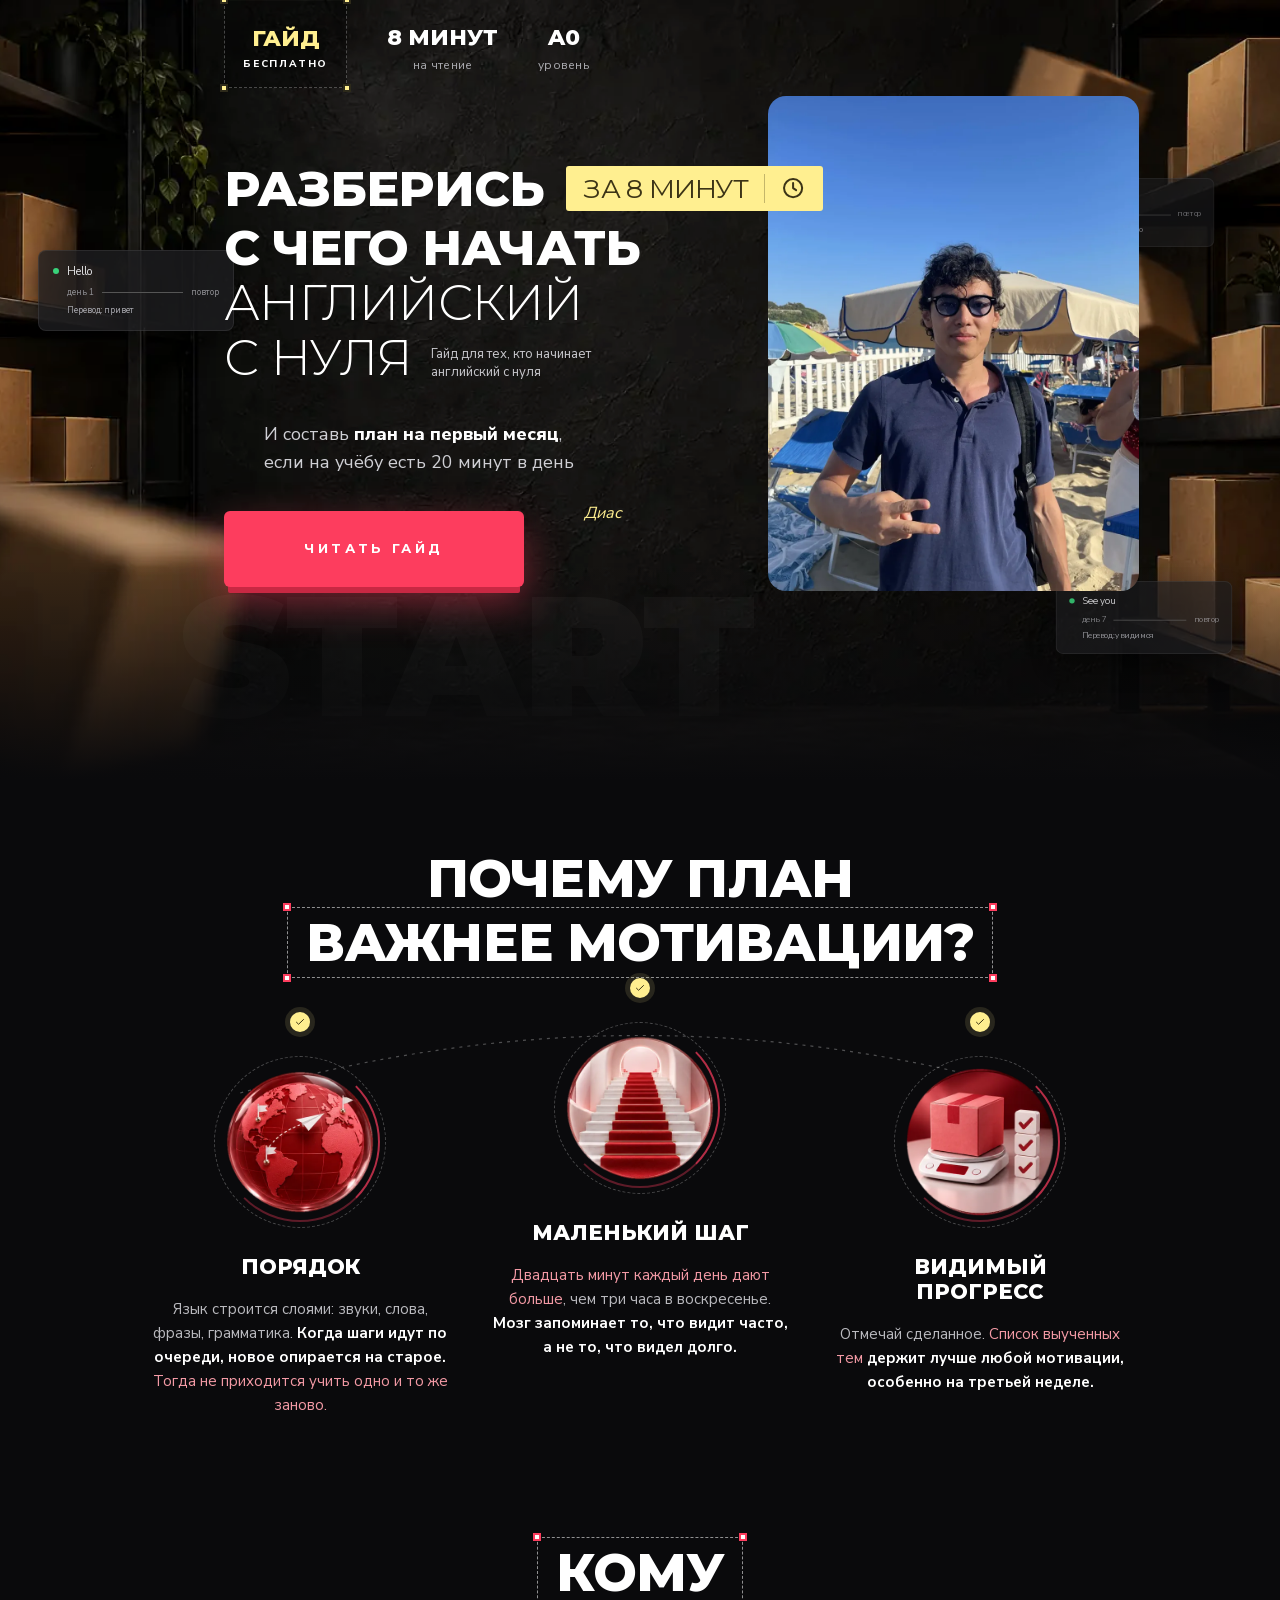
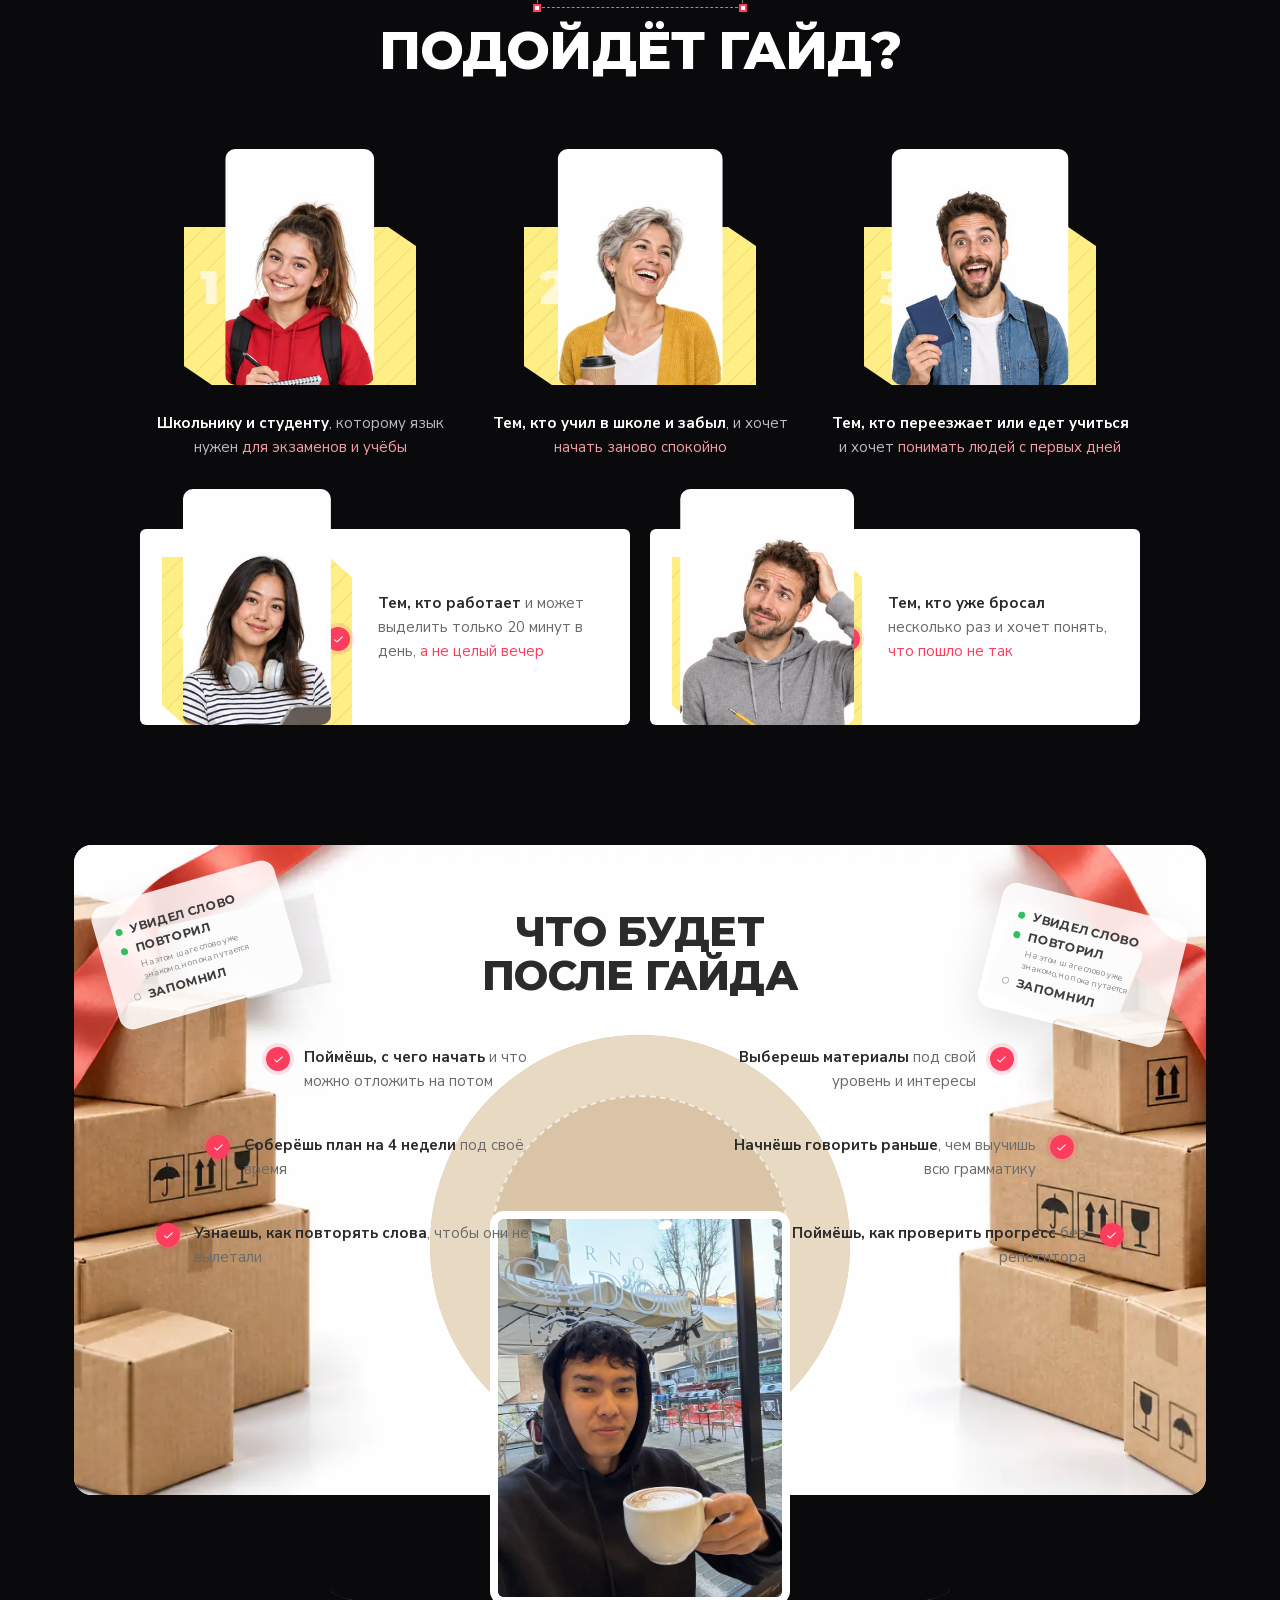
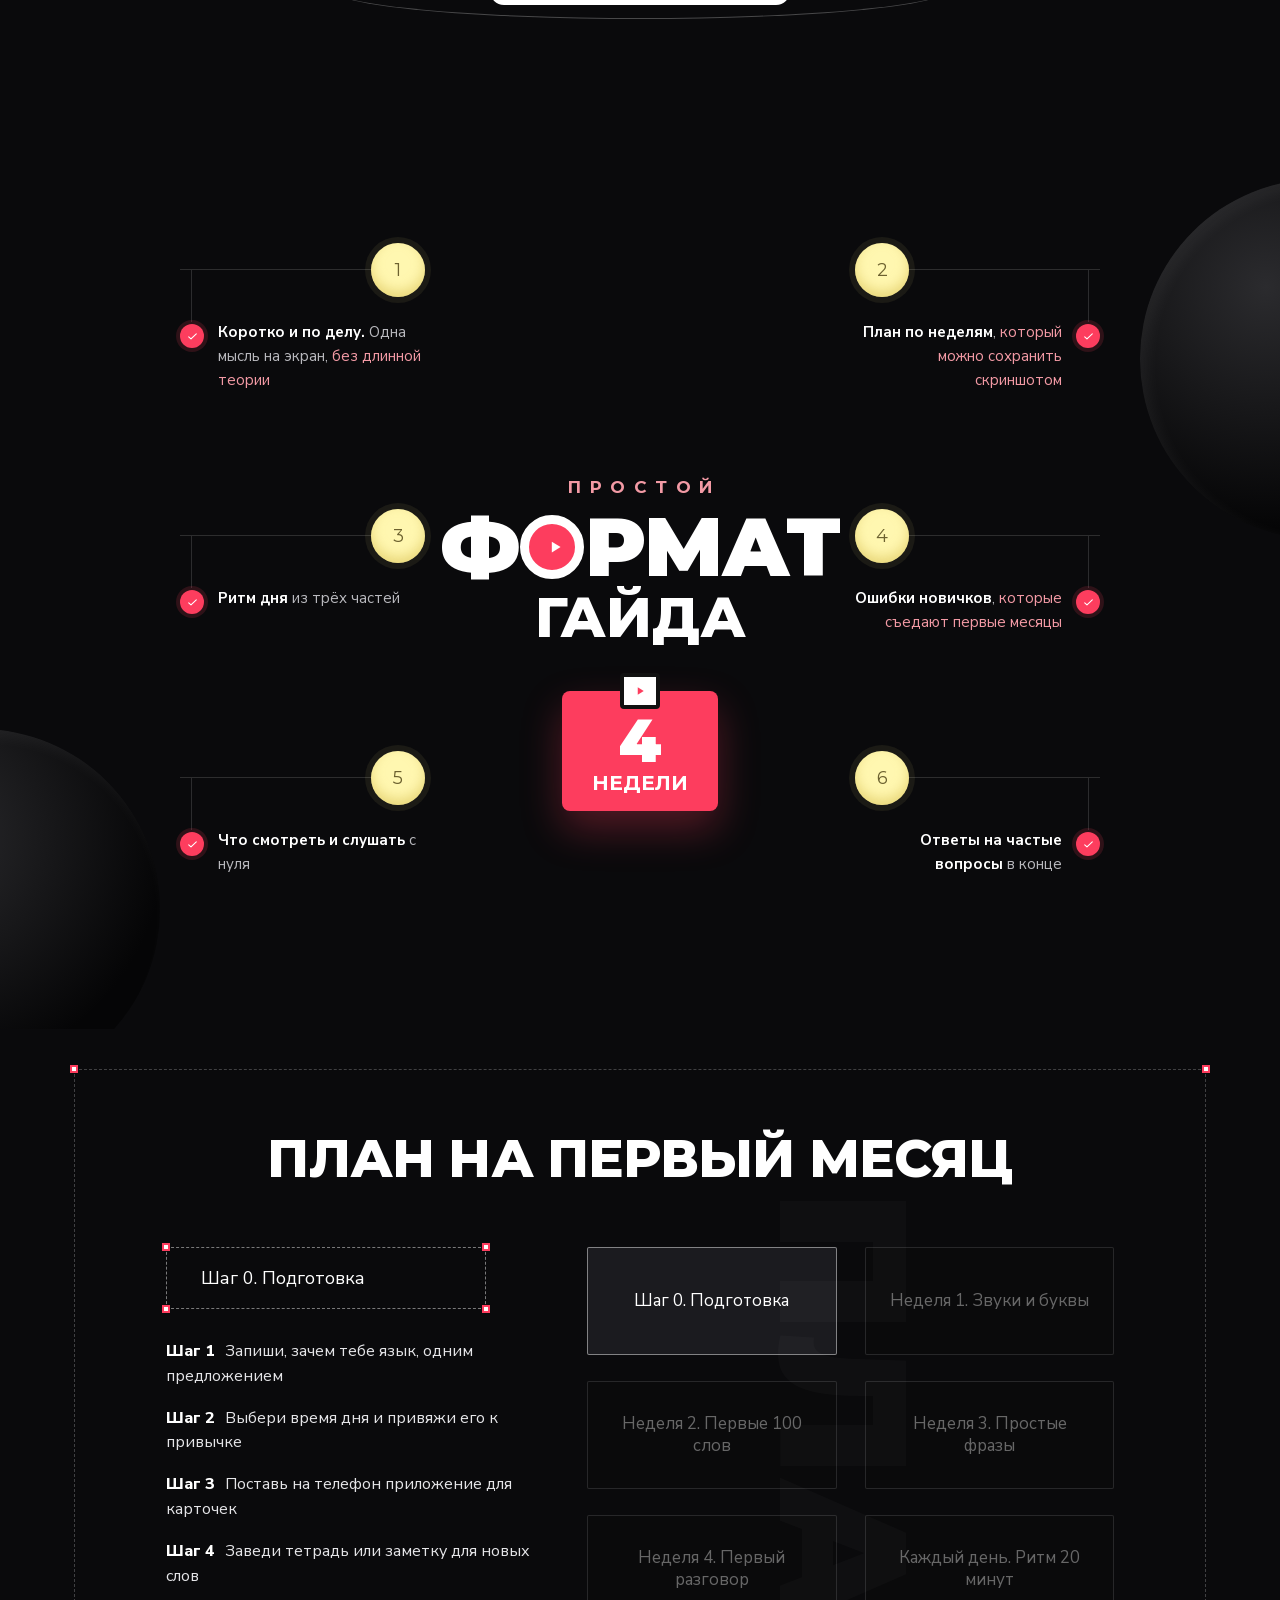
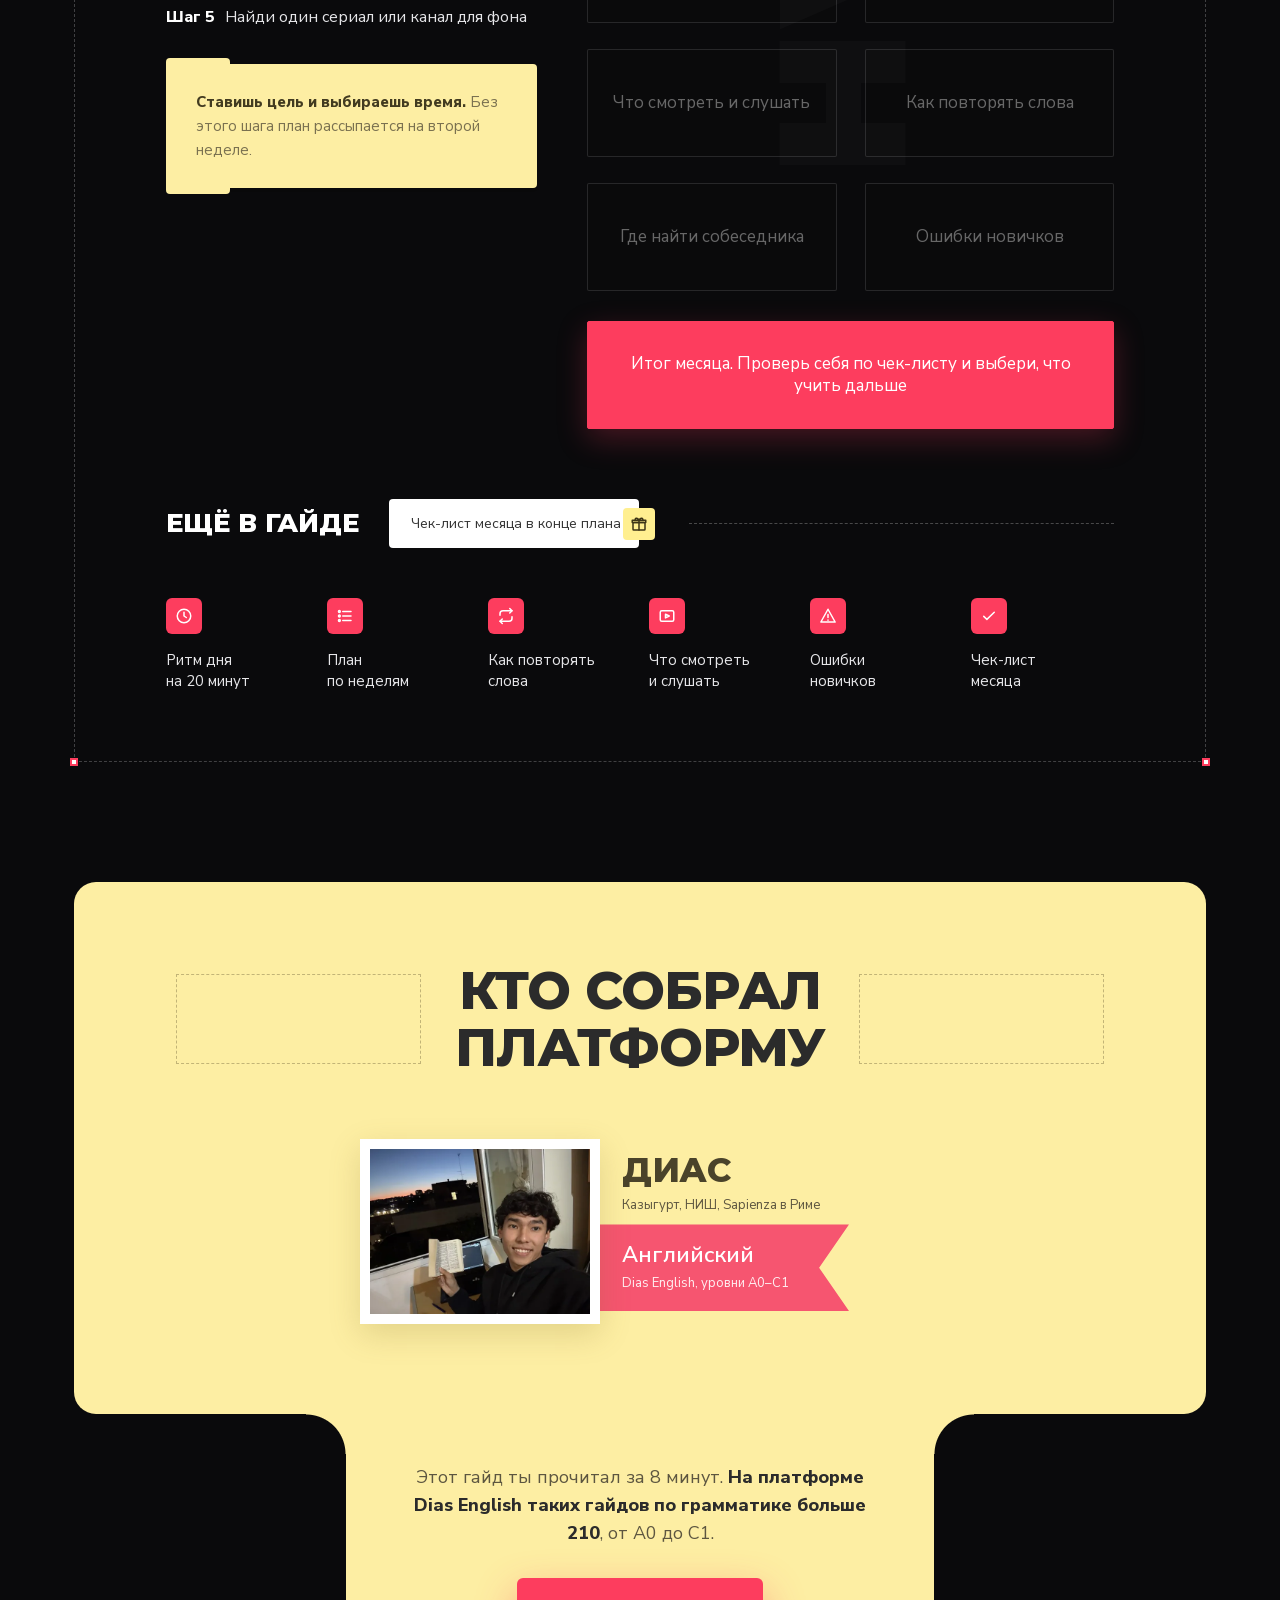
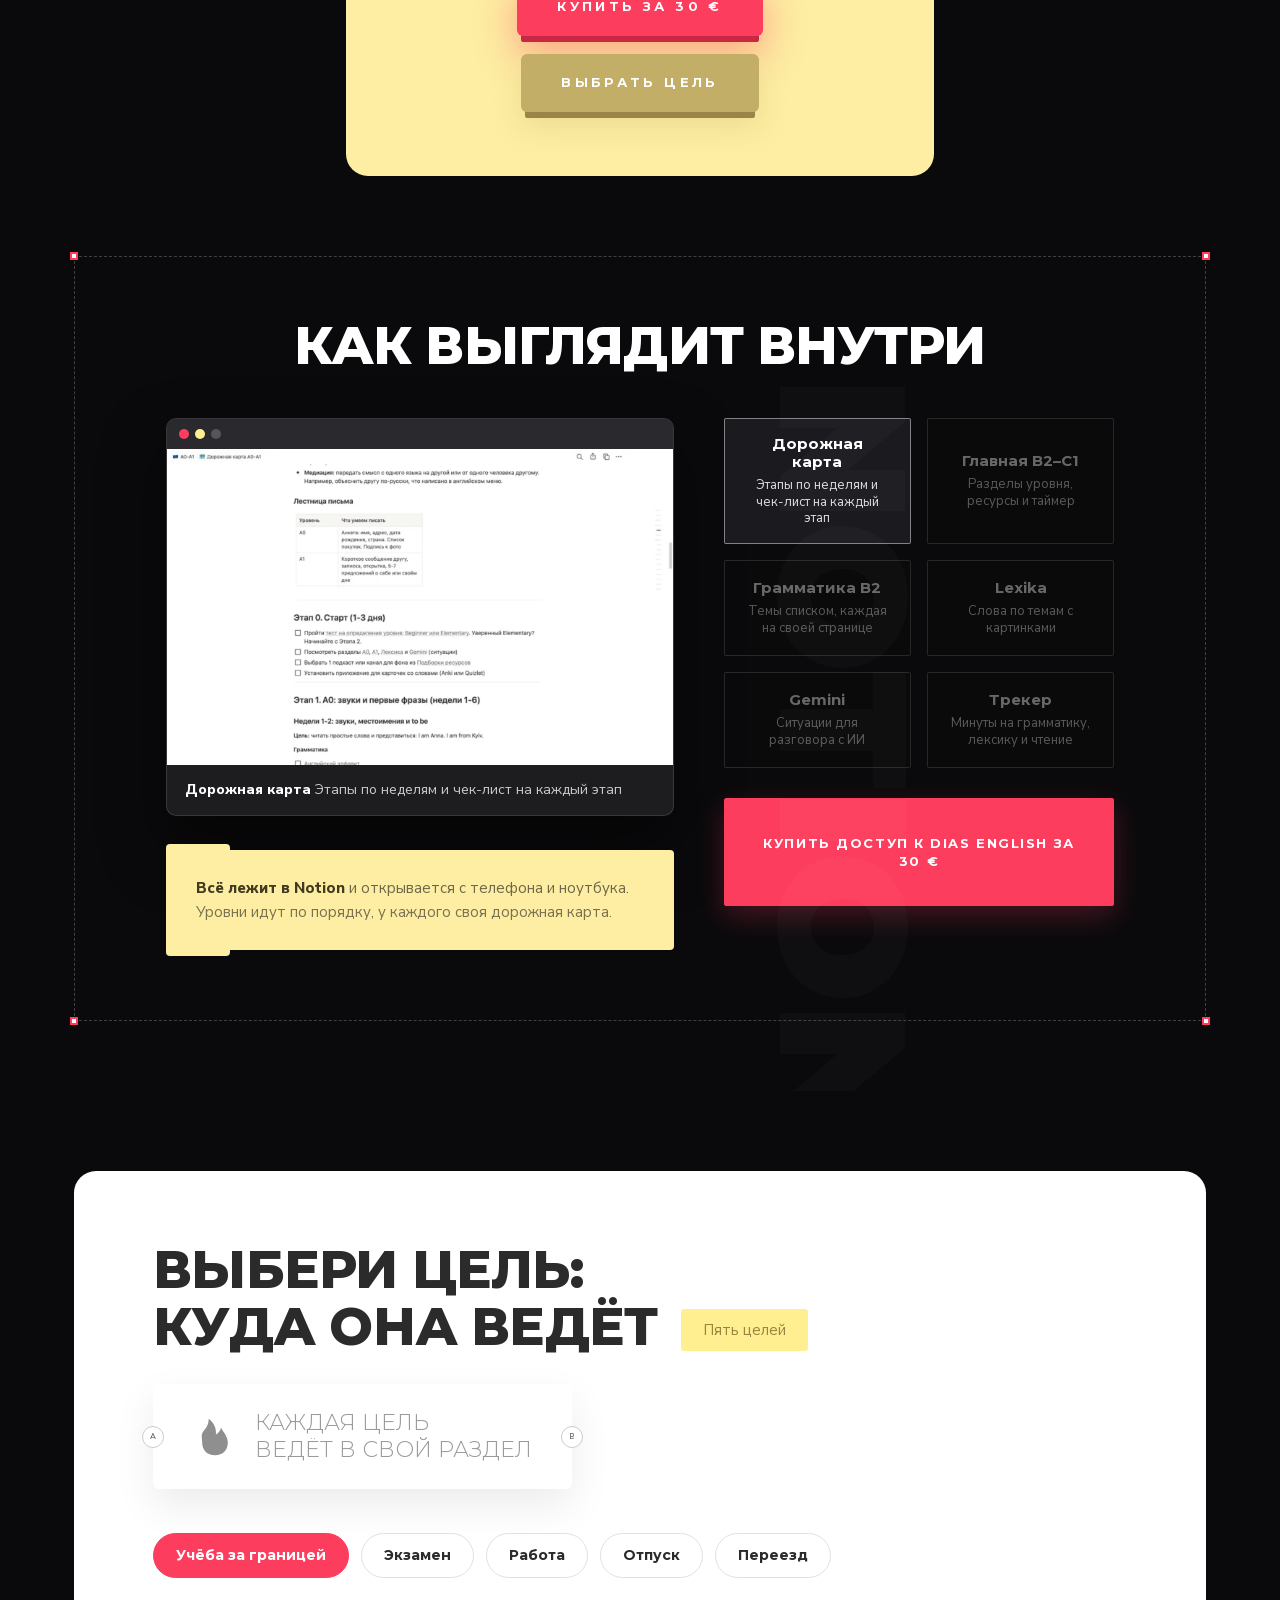
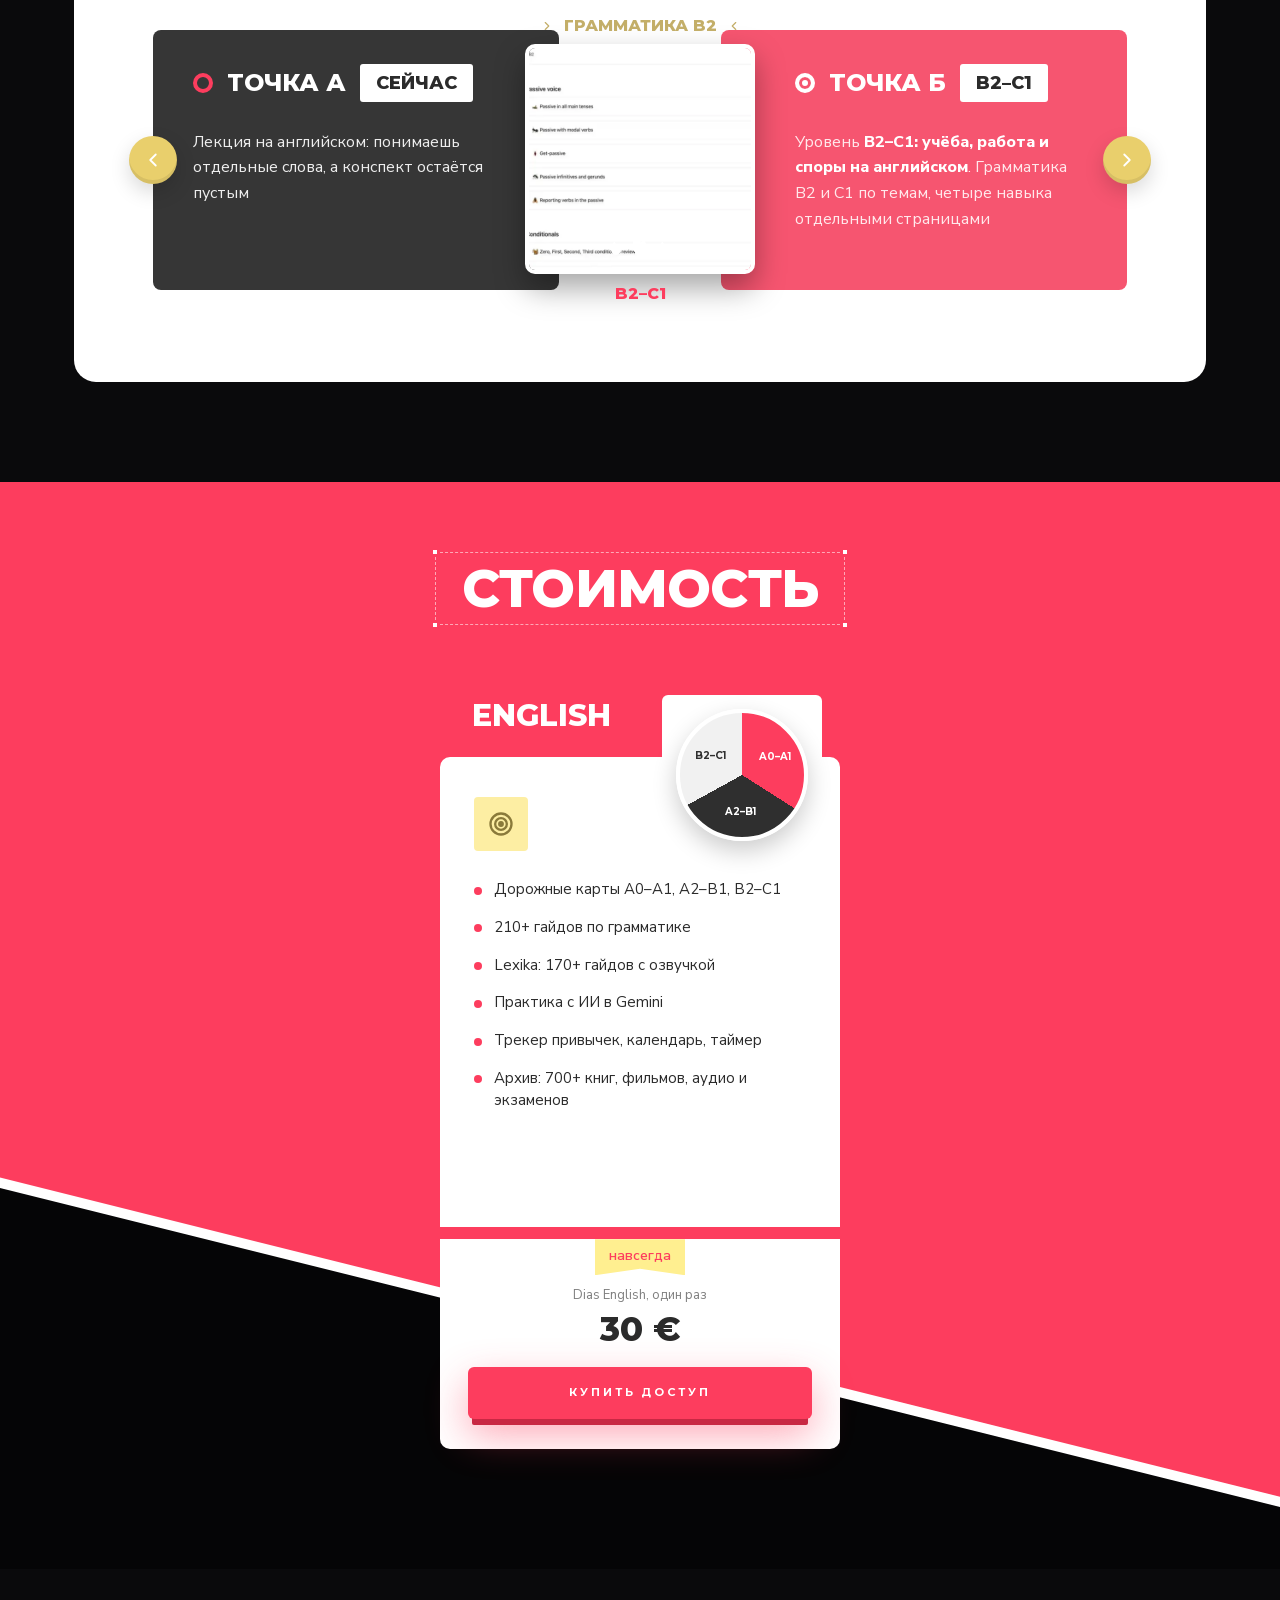
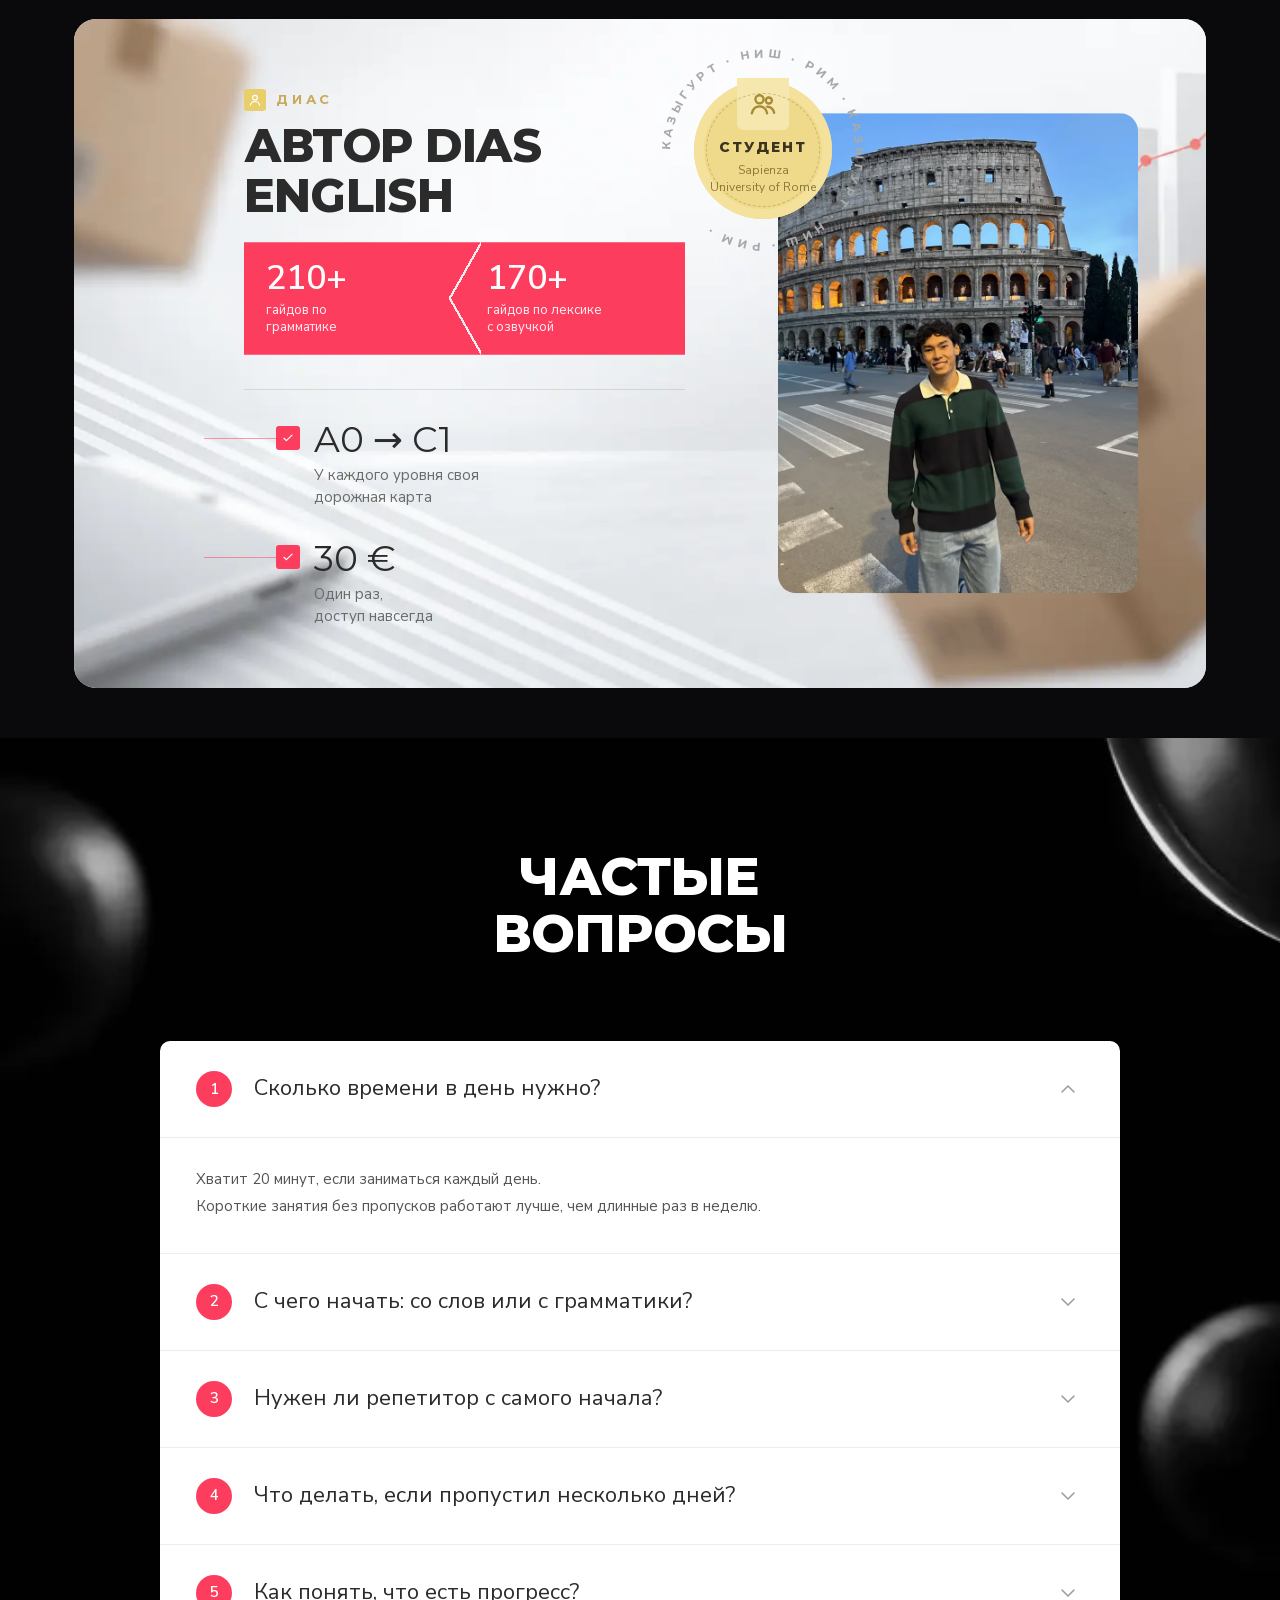
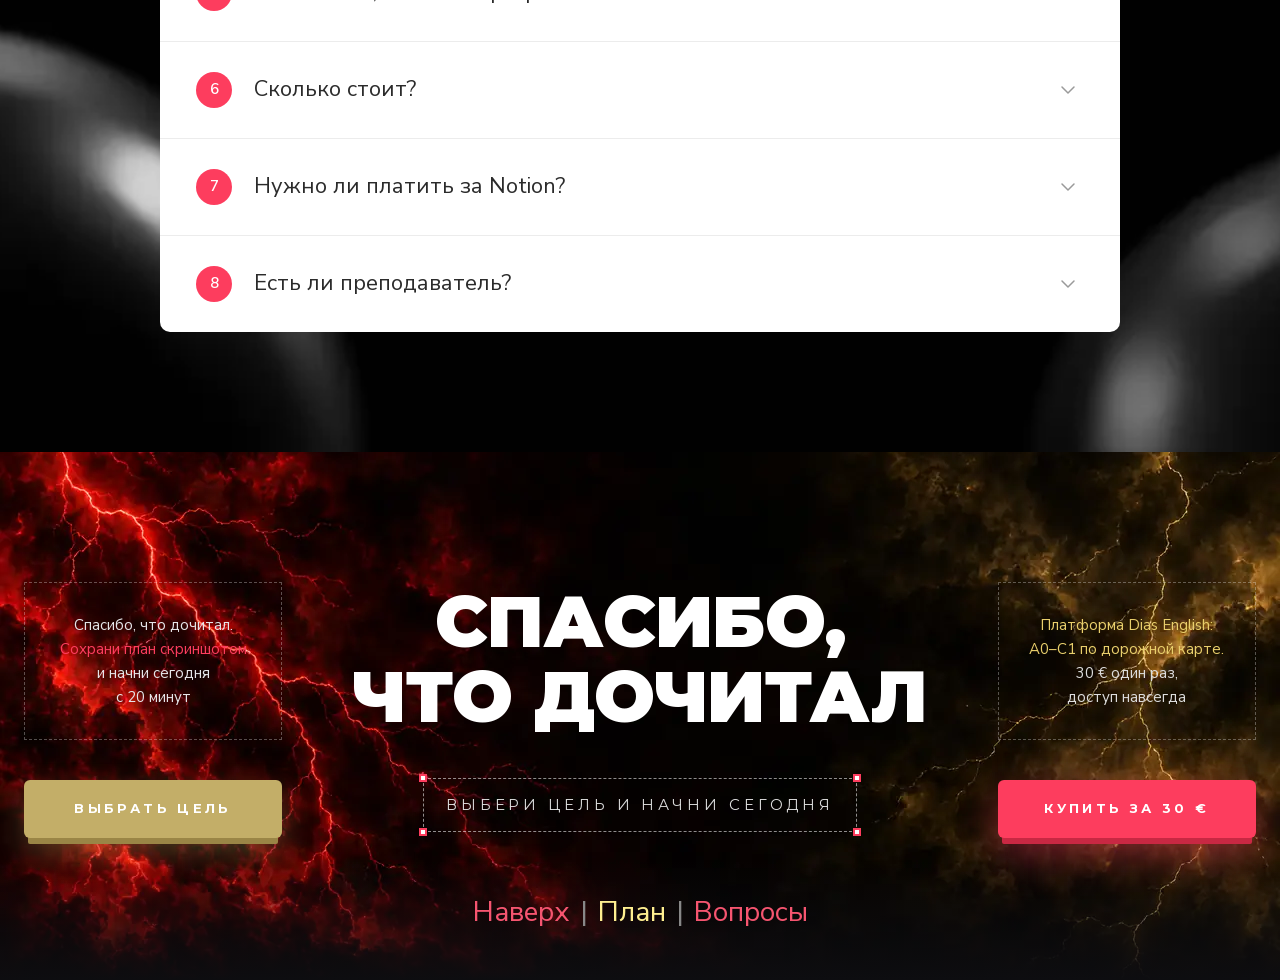
==== commit 5b04be85: "Сайт №03: фото Диаса и Тимура целиком, со своим фоном, в рамках вместо вырезок; PEOPLE.md обновлён" ====
--- a/en/index.html
+++ b/en/index.html
@@ -19,7 +19,7 @@
 <main id="app"></main>
 <noscript><p style="padding:40px;text-align:center">Для этой страницы нужен JavaScript.</p></noscript>
 <script>window.SITE_MODE = 'full'; window.SITE_BASE = '../';
-window.SITE = {"lang": "en", "meta": {"title": "С чего начать английский с нуля: план на первый месяц", "description": "Короткий гайд: с чего начать английский с нуля, план на 4 недели, ритм на 20 минут в день и ошибки новичков.", "themeColor": "#0a0a0c"}, "links": {"buy": "https://app.lava.top/products/2c950aa0-d8be-4317-8f39-0f9b4016f5da"}, "blocks": [{"type": "hero", "id": "top", "bg": "media/hero-bg.webp", "bgWord": "Start", "person": {"src": "media/hero-person.webp", "w": 900, "h": 1022, "alt": "Диас"}, "chips": [{"big": "Гайд", "small": "бесплатно", "framed": true}, {"big": "8 минут", "small": "на чтение"}, {"big": "A0", "small": "уровень"}], "titleBold": "Разберись", "badge": "за 8 минут", "titleLines": ["**С чего начать**", "английский", "с нуля"], "note": "Гайд для тех, кто начинает\nанглийский с нуля", "sub": "И составь **план на первый месяц**,\nесли на учёбу есть 20 минут в день", "cta": {"text": "Читать гайд", "href": "#why"}, "sign": ["Диас"], "cards": [{"word": "Hello", "note": "день 1", "tr": "привет"}, {"word": "Thank you", "note": "день 3", "tr": "спасибо"}, {"word": "Good morning", "note": "день 5", "tr": "доброе утро"}, {"word": "See you", "note": "день 7", "tr": "увидимся"}]}, {"type": "why", "id": "why", "title": "Почему план", "titleFramed": "важнее мотивации?", "items": [{"img": "media/why-1.webp", "alt": "Красный глобус с бумажным самолётиком", "title": "Порядок", "text": "Язык строится слоями: звуки, слова, фразы, грамматика. **Когда шаги идут по очереди, новое опирается на старое.** ==Тогда не приходится учить одно и то же заново.=="}, {"img": "media/why-2.webp", "alt": "Белая лестница с красной дорожкой", "title": "Маленький шаг", "text": "==Двадцать минут каждый день дают больше==, чем три часа в воскресенье. **Мозг запоминает то, что видит часто, а не то, что видел долго.**"}, {"img": "media/why-3.webp", "alt": "Коробка на весах", "title": "Видимый\nпрогресс", "text": "Отмечай сделанное. ==Список выученных тем== **держит лучше любой мотивации, особенно на третьей неделе.**"}]}, {"type": "who", "id": "who", "titleFramed": "Кому", "title": "подойдёт гайд?", "items": [{"img": "media/who-1.webp", "w": 234, "h": 284, "alt": "Девушка в красном худи с блокнотом", "text": "**Школьнику и студенту**, которому язык нужен ==для экзаменов и учёбы=="}, {"img": "media/who-2.webp", "w": 260, "h": 282, "alt": "Женщина в жёлтом кардигане с кофе", "text": "**Тем, кто учил в школе и забыл**, и хочет ==начать заново спокойно=="}, {"img": "media/who-3.webp", "w": 278, "h": 294, "alt": "Парень с паспортом и чемоданом", "text": "**Тем, кто переезжает или едет учиться** и хочет ==понимать людей с первых дней=="}, {"img": "media/who-4.webp", "w": 234, "h": 273, "alt": "Девушка с наушниками и планшетом", "text": "**Тем, кто работает** и может выделить только 20 минут в день, ==а не целый вечер=="}, {"img": "media/who-5.webp", "w": 274, "h": 288, "alt": "Мужчина в сером худи с карандашом", "text": "**Тем, кто уже бросал** несколько раз и хочет понять, ==что пошло не так=="}]}, {"type": "result", "id": "result", "title": "Что будет\nпосле гайда", "bg": "media/result-bg.webp", "person": {"src": "media/result-person.webp", "w": 600, "h": 587, "alt": "Диас"}, "tags": [["Увидел слово", "Повторил", "На этом шаге слово уже знакомо, но пока путается", "Запомнил"], ["Увидел слово", "Повторил", "На этом шаге слово уже знакомо, но пока путается", "Запомнил"]], "left": ["**Поймёшь, с чего начать** и что можно отложить на потом", "**Соберёшь план на 4 недели** под своё время", "**Узнаешь, как повторять слова**, чтобы они не вылетали"], "right": ["**Выберешь материалы** под свой уровень и интересы", "**Начнёшь говорить раньше**, чем выучишь всю грамматику", "**Поймёшь, как проверить прогресс** без репетитора"]}, {"type": "format", "id": "format", "kicker": "Простой", "title": "Формат", "title2": "гайда", "badgeNum": "4", "badgeText": "недели", "items": ["**Коротко и по делу.** Одна мысль на экран, ==без длинной теории==", "**План по неделям**, ==который можно сохранить скриншотом==", "**Ритм дня** из трёх частей", "**Ошибки новичков**, ==которые съедают первые месяцы==", "**Что смотреть и слушать** с нуля", "**Ответы на частые вопросы** в конце"]}, {"type": "program", "id": "program", "title": "План на первый месяц", "bgWord": "План", "modules": [{"name": "Шаг 0. Подготовка", "note": "**Ставишь цель и выбираешь время.** ==Без этого шага план рассыпается на второй неделе.==", "lessons": [["Шаг 1", "Запиши, зачем тебе язык, одним предложением"], ["Шаг 2", "Выбери время дня и привяжи его к привычке"], ["Шаг 3", "Поставь на телефон приложение для карточек"], ["Шаг 4", "Заведи тетрадь или заметку для новых слов"], ["Шаг 5", "Найди один сериал или канал для фона"]]}, {"name": "Неделя 1. Звуки и буквы", "note": "**Сначала уши, потом правила.** ==Правильные звуки с первого дня экономят месяцы переучивания.==", "lessons": [["День 1", "Алфавит: **A, B, C** и как читаются буквы"], ["День 2", "Звуки, которых нет в русском"], ["День 3", "Ударение и мелодия фразы"], ["День 4", "Читаешь вслух короткие слова"], ["День 5", "Повторяешь за диктором по 10 минут"], ["День 6", "Пишешь своё имя и город"], ["День 7", "Повторение недели"]]}, {"name": "Неделя 2. Первые 100 слов", "note": "**Учишь слова, которые встречаются чаще всего.** ==Сто частых слов закрывают большую часть простых разговоров.==", "lessons": [["День 1", "Я, ты, он, она: местоимения"], ["День 2", "Глаголы **be, have, want**"], ["День 3", "Числа от 1 до 20"], ["День 4", "Еда, кафе, магазин"], ["День 5", "Дорога и транспорт"], ["День 6", "Дни недели и время"], ["День 7", "Повторение карточек"]]}, {"name": "Неделя 3. Простые фразы", "note": "**Собираешь фразы из знакомых слов.** ==Не заучиваешь чужие диалоги, а строишь свои.==", "lessons": [["День 1", "Как представиться: **Hi, I’m Anna**"], ["День 2", "Как спросить дорогу"], ["День 3", "Как заказать кофе: **A coffee, please**"], ["День 4", "Вопросы: где, что, сколько"], ["День 5", "Отрицание: не хочу, не знаю"], ["День 6", "Пишешь 5 фраз о себе"], ["День 7", "Повторение недели"]]}, {"name": "Неделя 4. Первый разговор", "note": "**Говоришь вслух, даже если с ошибками.** ==Пять минут речи в день важнее идеальной грамматики.==", "lessons": [["День 1", "Записываешь голосовое о себе"], ["День 2", "Разговор с ИИ на простую тему"], ["День 3", "Слушаешь и повторяешь короткий диалог"], ["День 4", "Описываешь свой день"], ["День 5", "Пять вопросов собеседнику: **Where are you from?**"], ["День 6", "Пробный разговор 5 минут"], ["День 7", "Итог месяца"]]}, {"name": "Каждый день. Ритм 20 минут", "note": "**Три части по порядку.** ==Если времени меньше, оставь только первую.==", "lessons": [["5 минут", "Повтор карточек со словами"], ["10 минут", "Новая тема из плана недели"], ["5 минут", "Слушаешь или говоришь вслух"]]}, {"name": "Что смотреть и слушать", "note": "**Короткое и с субтитрами.** ==Мультфильмы и детские каналы понятнее новостей.==", "lessons": [["Видео", "Детские мультфильмы с субтитрами"], ["Аудио", "Подкасты для начинающих, медленная речь"], ["Чтение", "Адаптированные книги уровня A1"], ["Песни", "Две любимые песни с текстом"]]}, {"name": "Как повторять слова", "note": "**Повторяешь через растущие промежутки.** ==Так слово переходит в долгую память.==", "lessons": [["1 раз", "В день, когда выучил"], ["2 раз", "На следующий день"], ["3 раз", "Через три дня"], ["4 раз", "Через неделю"], ["5 раз", "Через месяц"]]}, {"name": "Где найти собеседника", "note": "**Говорить можно с первого месяца.** ==Собеседник не обязательно носитель, подойдёт любой, кто учит тот же язык.==", "lessons": [["Вариант 1", "Разговор с ИИ на простую тему"], ["Вариант 2", "Языковой клуб в твоём городе или онлайн"], ["Вариант 3", "Приложение для обмена языками"], ["Вариант 4", "Друг, который учит тот же язык"]]}, {"name": "Ошибки новичков", "note": "**Эти ошибки делают почти все.** ==Заметил у себя, значит уже исправляешь.==", "lessons": [["Ошибка 1", "Учить грамматику без слов"], ["Ошибка 2", "Менять приложение каждую неделю"], ["Ошибка 3", "Молчать, пока не выучишь всё"], ["Ошибка 4", "Заниматься только по выходным"], ["Ошибка 5", "Сравнивать себя с другими"]]}], "final": {"name": "Итог месяца. Проверь себя по чек-листу и выбери, что учить дальше", "note": "**Проверь себя честно.** ==Отметь, что получилось, и перенеси остальное на следующий месяц.==", "lessons": [["Пункт 1", "Читаю простые слова вслух"], ["Пункт 2", "Знаю 100 частых слов"], ["Пункт 3", "Могу представиться и спросить дорогу"], ["Пункт 4", "Записал голосовое о себе"], ["Пункт 5", "Занимался хотя бы 20 дней из 30"]]}, "extraTitle": "Ещё в гайде", "extraPill": "Чек-лист месяца в конце плана", "extras": [{"icon": "clock", "text": "Ритм дня\nна 20 минут", "open": 5}, {"icon": "list", "text": "План\nпо неделям", "open": 1}, {"icon": "repeat", "text": "Как повторять\nслова", "open": 7}, {"icon": "film", "text": "Что смотреть\nи слушать", "open": 6}, {"icon": "warn", "text": "Ошибки\nновичков", "open": 9}, {"icon": "check", "text": "Чек-лист\nмесяца", "open": "final"}]}, {"type": "speakers", "id": "authors", "title": "Кто собрал\nплатформу", "intro": "Этот гайд ты прочитал за 8 минут. **На платформе Dias English таких гайдов по грамматике больше 210**, от A0 до C1.", "items": [{"img": "media/sp-dias.webp", "alt": "Диас с книгой у окна", "name": "Диас", "sub": "Казыгурт, НИШ, Sapienza в Риме", "ribbonBig": "Английский", "ribbonSmall": "Dias English, уровни A0–C1", "href": "buy"}], "buttons": [{"text": "Купить за 30 €", "href": "buy", "style": "red"}, {"text": "Выбрать цель", "href": "#path", "style": "gold"}]}, {"type": "gallery", "id": "inside", "title": "Как выглядит внутри", "bgWord": "Notion", "tabs": [{"name": "Dias English", "href": "buy", "note": "**Всё лежит в Notion** и открывается с телефона и ноутбука. ==Уровни идут по порядку, у каждого своя дорожная карта.==", "shots": [{"src": "media/scr-en-01.webp", "w": 1400, "h": 876, "cap": "Дорожная карта", "text": "Этапы по неделям и чек-лист на каждый этап"}, {"src": "media/scr-en-07.webp", "w": 1100, "h": 688, "cap": "Главная B2–C1", "text": "Разделы уровня, ресурсы и таймер"}, {"src": "media/scr-en-03.webp", "w": 1400, "h": 876, "cap": "Грамматика B2", "text": "Темы списком, каждая на своей странице"}, {"src": "media/scr-en-04.webp", "w": 1400, "h": 876, "cap": "Lexika", "text": "Слова по темам с картинками"}, {"src": "media/scr-en-05.webp", "w": 1400, "h": 876, "cap": "Gemini", "text": "Ситуации для разговора с ИИ"}, {"src": "media/scr-en-06.webp", "w": 1400, "h": 3031, "cap": "Трекер", "text": "Минуты на грамматику, лексику и чтение"}]}]}, {"type": "path", "id": "path", "title": "Выбери цель:\nкуда она ведёт", "tag": "Пять целей", "side": "Каждая цель\nведёт в свой раздел", "slides": [{"goal": "Учёба за границей", "name": "Грамматика B2", "photo": "media/goal-en-1.webp", "alt": "Dias English: Грамматика B2", "bottom": "B2–C1", "a": {"tag": "Сейчас", "text": "Лекция на английском: понимаешь отдельные слова, а конспект остаётся пустым"}, "b": {"tag": "B2–C1", "text": "Уровень **B2–C1: учёба, работа и споры на английском**. Грамматика B2 и C1 по темам, четыре навыка отдельными страницами"}}, {"goal": "Экзамен", "name": "Дорожная карта", "photo": "media/goal-en-2.webp", "alt": "Dias English: Дорожная карта", "bottom": "A0–C1", "a": {"tag": "Сейчас", "text": "Дата экзамена стоит, а темы повторяешь в случайном порядке"}, "b": {"tag": "A0–C1", "text": "Дорожная карта по неделям: **что учить сегодня и что завтра**, в конце этапа тест. Архив экзаменов в разделе материалов"}}, {"goal": "Работа", "name": "Главная B2–C1", "photo": "media/goal-en-3.webp", "alt": "Dias English: Главная B2–C1", "bottom": "B2–C1", "a": {"tag": "Сейчас", "text": "На собеседовании отвечаешь заученными фразами и теряешься на уточняющем вопросе"}, "b": {"tag": "B2–C1", "text": "Карта **B2–C1** и лексика продвинутого уровня. Трекер показывает, сколько минут ушло на чтение и лексику"}}, {"goal": "Отпуск", "name": "Gemini", "photo": "media/goal-en-4.webp", "alt": "Dias English: Gemini", "bottom": "A0–A1", "a": {"tag": "Сейчас", "text": "В кафе показываешь пальцем в меню и киваешь на любой вопрос"}, "b": {"tag": "A0–A1", "text": "Карта **A0–A1: с нуля до первых диалогов** в магазине, кафе и аэропорту. Ситуации с ИИ в Gemini: магазин, касса"}}, {"goal": "Переезд", "name": "Lexika", "photo": "media/goal-en-5.webp", "alt": "Dias English: Lexika", "bottom": "A2–B1", "a": {"tag": "Сейчас", "text": "В аптеке не можешь объяснить, что болит, и уходишь с тем, что дали"}, "b": {"tag": "A2–B1", "text": "Карта **A2–B1** подойдёт перед поступлением и переездом. Lexika: слова по темам, в Gemini ситуации «аптека» и «врач»"}}]}, {"type": "tariffs", "id": "price", "title": "Стоимость", "cards": [{"name": "English", "style": "white", "icon": "target", "pie": [["A0–A1", 34], ["A2–B1", 33], ["B2–C1", 33]], "items": ["Дорожные карты A0–A1, A2–B1, B2–C1", "210+ гайдов по грамматике", "Lexika: 170+ гайдов с озвучкой", "Практика с ИИ в Gemini", "Трекер привычек, календарь, таймер", "Архив: 700+ книг, фильмов, аудио и экзаменов"], "ribbon": "навсегда", "price": "30 €", "priceNote": "Dias English, один раз", "button": "Купить доступ", "href": "buy"}], "mentor": null}, {"type": "author", "id": "author-dias", "bg": "media/author-bg.webp", "label": "Диас", "title": "Автор Dias English", "stats": [{"big": "210+", "small": "гайдов по\nграмматике"}, {"big": "170+", "small": "гайдов по лексике\nс озвучкой"}], "checks": [{"big": "A0 → C1", "small": "У каждого уровня своя\nдорожная карта"}, {"big": "30 €", "small": "Один раз,\nдоступ навсегда"}], "badgeTitle": "Студент", "badgeText": "Sapienza\nUniversity of Rome", "ring": "Казыгурт · НИШ · Рим · Казыгурт · НИШ · Рим · ", "person": {"src": "media/author-dias.webp", "w": 700, "h": 1106, "alt": "Диас"}}, {"type": "faq", "id": "faq", "title": "Частые\nвопросы", "bg": "media/spheres-bg.webp", "items": [{"q": "Сколько времени в день нужно?", "a": "Хватит 20 минут, если заниматься каждый день.\nКороткие занятия без пропусков работают лучше, чем длинные раз в неделю."}, {"q": "С чего начать: со слов или с грамматики?", "a": "Со звуков и частых слов. Грамматику проще понять, когда уже есть из чего собирать фразы."}, {"q": "Нужен ли репетитор с самого начала?", "a": "Для первого месяца хватит плана и самостоятельных занятий. Живой собеседник полезен, когда появятся первые фразы."}, {"q": "Что делать, если пропустил несколько дней?", "a": "Вернись к плану с того места, где остановился. Не догоняй всё за один вечер, просто продолжай."}, {"q": "Как понять, что есть прогресс?", "a": "Сравни себя с собой месяц назад: запиши голосовое сейчас и через четыре недели."}, {"q": "Сколько стоит?", "a": "30 € один раз. Подписки нет. Доступ навсегда ко всем уровням от A0 до C1."}, {"q": "Нужно ли платить за Notion?", "a": "Нет. Хватает бесплатного Notion. Есть приложение для телефона и ноутбука."}, {"q": "Есть ли преподаватель?", "a": "Нет. Это самостоятельная платформа. Для разговорной практики карта советует раз в неделю говорить с живым собеседником или с ИИ."}]}, {"type": "thanks", "id": "thanks", "bg": "media/thanks-bg.webp", "left": "Спасибо, что дочитал.\n==Сохрани план скриншотом==\nи начни сегодня\nс 20 минут", "right": "==Платформа Dias English:==\n==A0–C1 по дорожной карте.==\n30 € один раз,\nдоступ навсегда", "title": "Спасибо,\nчто дочитал", "strip": "Выбери цель и начни сегодня", "buttons": [{"text": "Выбрать цель", "href": "#path", "style": "gold"}, {"text": "Купить за 30 €", "href": "buy", "style": "red"}], "links": [{"text": "Наверх", "href": "#top"}, {"text": "План", "href": "#program"}, {"text": "Вопросы", "href": "#faq"}]}]};</script>
+window.SITE = {"lang": "en", "meta": {"title": "С чего начать английский с нуля: план на первый месяц", "description": "Короткий гайд: с чего начать английский с нуля, план на 4 недели, ритм на 20 минут в день и ошибки новичков.", "themeColor": "#0a0a0c"}, "links": {"buy": "https://app.lava.top/products/2c950aa0-d8be-4317-8f39-0f9b4016f5da"}, "blocks": [{"type": "hero", "id": "top", "bg": "media/hero-bg.webp", "bgWord": "Start", "person": {"src": "media/hero-person.webp", "w": 900, "h": 1200, "alt": "Диас"}, "chips": [{"big": "Гайд", "small": "бесплатно", "framed": true}, {"big": "8 минут", "small": "на чтение"}, {"big": "A0", "small": "уровень"}], "titleBold": "Разберись", "badge": "за 8 минут", "titleLines": ["**С чего начать**", "английский", "с нуля"], "note": "Гайд для тех, кто начинает\nанглийский с нуля", "sub": "И составь **план на первый месяц**,\nесли на учёбу есть 20 минут в день", "cta": {"text": "Читать гайд", "href": "#why"}, "sign": ["Диас"], "cards": [{"word": "Hello", "note": "день 1", "tr": "привет"}, {"word": "Thank you", "note": "день 3", "tr": "спасибо"}, {"word": "Good morning", "note": "день 5", "tr": "доброе утро"}, {"word": "See you", "note": "день 7", "tr": "увидимся"}]}, {"type": "why", "id": "why", "title": "Почему план", "titleFramed": "важнее мотивации?", "items": [{"img": "media/why-1.webp", "alt": "Красный глобус с бумажным самолётиком", "title": "Порядок", "text": "Язык строится слоями: звуки, слова, фразы, грамматика. **Когда шаги идут по очереди, новое опирается на старое.** ==Тогда не приходится учить одно и то же заново.=="}, {"img": "media/why-2.webp", "alt": "Белая лестница с красной дорожкой", "title": "Маленький шаг", "text": "==Двадцать минут каждый день дают больше==, чем три часа в воскресенье. **Мозг запоминает то, что видит часто, а не то, что видел долго.**"}, {"img": "media/why-3.webp", "alt": "Коробка на весах", "title": "Видимый\nпрогресс", "text": "Отмечай сделанное. ==Список выученных тем== **держит лучше любой мотивации, особенно на третьей неделе.**"}]}, {"type": "who", "id": "who", "titleFramed": "Кому", "title": "подойдёт гайд?", "items": [{"img": "media/who-1.webp", "w": 228, "h": 360, "alt": "Девушка в красном худи с блокнотом", "text": "**Школьнику и студенту**, которому язык нужен ==для экзаменов и учёбы=="}, {"img": "media/who-2.webp", "w": 251, "h": 360, "alt": "Женщина в жёлтом кардигане с кофе", "text": "**Тем, кто учил в школе и забыл**, и хочет ==начать заново спокойно=="}, {"img": "media/who-3.webp", "w": 270, "h": 360, "alt": "Парень с паспортом и чемоданом", "text": "**Тем, кто переезжает или едет учиться** и хочет ==понимать людей с первых дней=="}, {"img": "media/who-4.webp", "w": 226, "h": 360, "alt": "Девушка с наушниками и планшетом", "text": "**Тем, кто работает** и может выделить только 20 минут в день, ==а не целый вечер=="}, {"img": "media/who-5.webp", "w": 265, "h": 360, "alt": "Мужчина в сером худи с карандашом", "text": "**Тем, кто уже бросал** несколько раз и хочет понять, ==что пошло не так=="}]}, {"type": "result", "id": "result", "title": "Что будет\nпосле гайда", "bg": "media/result-bg.webp", "person": {"src": "media/result-person.webp", "w": 700, "h": 933, "alt": "Диас"}, "tags": [["Увидел слово", "Повторил", "На этом шаге слово уже знакомо, но пока путается", "Запомнил"], ["Увидел слово", "Повторил", "На этом шаге слово уже знакомо, но пока путается", "Запомнил"]], "left": ["**Поймёшь, с чего начать** и что можно отложить на потом", "**Соберёшь план на 4 недели** под своё время", "**Узнаешь, как повторять слова**, чтобы они не вылетали"], "right": ["**Выберешь материалы** под свой уровень и интересы", "**Начнёшь говорить раньше**, чем выучишь всю грамматику", "**Поймёшь, как проверить прогресс** без репетитора"]}, {"type": "format", "id": "format", "kicker": "Простой", "title": "Формат", "title2": "гайда", "badgeNum": "4", "badgeText": "недели", "items": ["**Коротко и по делу.** Одна мысль на экран, ==без длинной теории==", "**План по неделям**, ==который можно сохранить скриншотом==", "**Ритм дня** из трёх частей", "**Ошибки новичков**, ==которые съедают первые месяцы==", "**Что смотреть и слушать** с нуля", "**Ответы на частые вопросы** в конце"]}, {"type": "program", "id": "program", "title": "План на первый месяц", "bgWord": "План", "modules": [{"name": "Шаг 0. Подготовка", "note": "**Ставишь цель и выбираешь время.** ==Без этого шага план рассыпается на второй неделе.==", "lessons": [["Шаг 1", "Запиши, зачем тебе язык, одним предложением"], ["Шаг 2", "Выбери время дня и привяжи его к привычке"], ["Шаг 3", "Поставь на телефон приложение для карточек"], ["Шаг 4", "Заведи тетрадь или заметку для новых слов"], ["Шаг 5", "Найди один сериал или канал для фона"]]}, {"name": "Неделя 1. Звуки и буквы", "note": "**Сначала уши, потом правила.** ==Правильные звуки с первого дня экономят месяцы переучивания.==", "lessons": [["День 1", "Алфавит: **A, B, C** и как читаются буквы"], ["День 2", "Звуки, которых нет в русском"], ["День 3", "Ударение и мелодия фразы"], ["День 4", "Читаешь вслух короткие слова"], ["День 5", "Повторяешь за диктором по 10 минут"], ["День 6", "Пишешь своё имя и город"], ["День 7", "Повторение недели"]]}, {"name": "Неделя 2. Первые 100 слов", "note": "**Учишь слова, которые встречаются чаще всего.** ==Сто частых слов закрывают большую часть простых разговоров.==", "lessons": [["День 1", "Я, ты, он, она: местоимения"], ["День 2", "Глаголы **be, have, want**"], ["День 3", "Числа от 1 до 20"], ["День 4", "Еда, кафе, магазин"], ["День 5", "Дорога и транспорт"], ["День 6", "Дни недели и время"], ["День 7", "Повторение карточек"]]}, {"name": "Неделя 3. Простые фразы", "note": "**Собираешь фразы из знакомых слов.** ==Не заучиваешь чужие диалоги, а строишь свои.==", "lessons": [["День 1", "Как представиться: **Hi, I’m Anna**"], ["День 2", "Как спросить дорогу"], ["День 3", "Как заказать кофе: **A coffee, please**"], ["День 4", "Вопросы: где, что, сколько"], ["День 5", "Отрицание: не хочу, не знаю"], ["День 6", "Пишешь 5 фраз о себе"], ["День 7", "Повторение недели"]]}, {"name": "Неделя 4. Первый разговор", "note": "**Говоришь вслух, даже если с ошибками.** ==Пять минут речи в день важнее идеальной грамматики.==", "lessons": [["День 1", "Записываешь голосовое о себе"], ["День 2", "Разговор с ИИ на простую тему"], ["День 3", "Слушаешь и повторяешь короткий диалог"], ["День 4", "Описываешь свой день"], ["День 5", "Пять вопросов собеседнику: **Where are you from?**"], ["День 6", "Пробный разговор 5 минут"], ["День 7", "Итог месяца"]]}, {"name": "Каждый день. Ритм 20 минут", "note": "**Три части по порядку.** ==Если времени меньше, оставь только первую.==", "lessons": [["5 минут", "Повтор карточек со словами"], ["10 минут", "Новая тема из плана недели"], ["5 минут", "Слушаешь или говоришь вслух"]]}, {"name": "Что смотреть и слушать", "note": "**Короткое и с субтитрами.** ==Мультфильмы и детские каналы понятнее новостей.==", "lessons": [["Видео", "Детские мультфильмы с субтитрами"], ["Аудио", "Подкасты для начинающих, медленная речь"], ["Чтение", "Адаптированные книги уровня A1"], ["Песни", "Две любимые песни с текстом"]]}, {"name": "Как повторять слова", "note": "**Повторяешь через растущие промежутки.** ==Так слово переходит в долгую память.==", "lessons": [["1 раз", "В день, когда выучил"], ["2 раз", "На следующий день"], ["3 раз", "Через три дня"], ["4 раз", "Через неделю"], ["5 раз", "Через месяц"]]}, {"name": "Где найти собеседника", "note": "**Говорить можно с первого месяца.** ==Собеседник не обязательно носитель, подойдёт любой, кто учит тот же язык.==", "lessons": [["Вариант 1", "Разговор с ИИ на простую тему"], ["Вариант 2", "Языковой клуб в твоём городе или онлайн"], ["Вариант 3", "Приложение для обмена языками"], ["Вариант 4", "Друг, который учит тот же язык"]]}, {"name": "Ошибки новичков", "note": "**Эти ошибки делают почти все.** ==Заметил у себя, значит уже исправляешь.==", "lessons": [["Ошибка 1", "Учить грамматику без слов"], ["Ошибка 2", "Менять приложение каждую неделю"], ["Ошибка 3", "Молчать, пока не выучишь всё"], ["Ошибка 4", "Заниматься только по выходным"], ["Ошибка 5", "Сравнивать себя с другими"]]}], "final": {"name": "Итог месяца. Проверь себя по чек-листу и выбери, что учить дальше", "note": "**Проверь себя честно.** ==Отметь, что получилось, и перенеси остальное на следующий месяц.==", "lessons": [["Пункт 1", "Читаю простые слова вслух"], ["Пункт 2", "Знаю 100 частых слов"], ["Пункт 3", "Могу представиться и спросить дорогу"], ["Пункт 4", "Записал голосовое о себе"], ["Пункт 5", "Занимался хотя бы 20 дней из 30"]]}, "extraTitle": "Ещё в гайде", "extraPill": "Чек-лист месяца в конце плана", "extras": [{"icon": "clock", "text": "Ритм дня\nна 20 минут", "open": 5}, {"icon": "list", "text": "План\nпо неделям", "open": 1}, {"icon": "repeat", "text": "Как повторять\nслова", "open": 7}, {"icon": "film", "text": "Что смотреть\nи слушать", "open": 6}, {"icon": "warn", "text": "Ошибки\nновичков", "open": 9}, {"icon": "check", "text": "Чек-лист\nмесяца", "open": "final"}]}, {"type": "speakers", "id": "authors", "title": "Кто собрал\nплатформу", "intro": "Этот гайд ты прочитал за 8 минут. **На платформе Dias English таких гайдов по грамматике больше 210**, от A0 до C1.", "items": [{"img": "media/sp-dias.webp", "alt": "Диас с книгой у окна", "name": "Диас", "sub": "Казыгурт, НИШ, Sapienza в Риме", "ribbonBig": "Английский", "ribbonSmall": "Dias English, уровни A0–C1", "href": "buy", "w": 600, "h": 450}], "buttons": [{"text": "Купить за 30 €", "href": "buy", "style": "red"}, {"text": "Выбрать цель", "href": "#path", "style": "gold"}]}, {"type": "gallery", "id": "inside", "title": "Как выглядит внутри", "bgWord": "Notion", "tabs": [{"name": "Dias English", "href": "buy", "note": "**Всё лежит в Notion** и открывается с телефона и ноутбука. ==Уровни идут по порядку, у каждого своя дорожная карта.==", "shots": [{"src": "media/scr-en-01.webp", "w": 1400, "h": 876, "cap": "Дорожная карта", "text": "Этапы по неделям и чек-лист на каждый этап"}, {"src": "media/scr-en-07.webp", "w": 1100, "h": 688, "cap": "Главная B2–C1", "text": "Разделы уровня, ресурсы и таймер"}, {"src": "media/scr-en-03.webp", "w": 1400, "h": 876, "cap": "Грамматика B2", "text": "Темы списком, каждая на своей странице"}, {"src": "media/scr-en-04.webp", "w": 1400, "h": 876, "cap": "Lexika", "text": "Слова по темам с картинками"}, {"src": "media/scr-en-05.webp", "w": 1400, "h": 876, "cap": "Gemini", "text": "Ситуации для разговора с ИИ"}, {"src": "media/scr-en-06.webp", "w": 1400, "h": 3031, "cap": "Трекер", "text": "Минуты на грамматику, лексику и чтение"}]}]}, {"type": "path", "id": "path", "title": "Выбери цель:\nкуда она ведёт", "tag": "Пять целей", "side": "Каждая цель\nведёт в свой раздел", "slides": [{"goal": "Учёба за границей", "name": "Грамматика B2", "photo": "media/goal-en-1.webp", "alt": "Dias English: Грамматика B2", "bottom": "B2–C1", "a": {"tag": "Сейчас", "text": "Лекция на английском: понимаешь отдельные слова, а конспект остаётся пустым"}, "b": {"tag": "B2–C1", "text": "Уровень **B2–C1: учёба, работа и споры на английском**. Грамматика B2 и C1 по темам, четыре навыка отдельными страницами"}, "w": 520, "h": 520}, {"goal": "Экзамен", "name": "Дорожная карта", "photo": "media/goal-en-2.webp", "alt": "Dias English: Дорожная карта", "bottom": "A0–C1", "a": {"tag": "Сейчас", "text": "Дата экзамена стоит, а темы повторяешь в случайном порядке"}, "b": {"tag": "A0–C1", "text": "Дорожная карта по неделям: **что учить сегодня и что завтра**, в конце этапа тест. Архив экзаменов в разделе материалов"}, "w": 520, "h": 520}, {"goal": "Работа", "name": "Главная B2–C1", "photo": "media/goal-en-3.webp", "alt": "Dias English: Главная B2–C1", "bottom": "B2–C1", "a": {"tag": "Сейчас", "text": "На собеседовании отвечаешь заученными фразами и теряешься на уточняющем вопросе"}, "b": {"tag": "B2–C1", "text": "Карта **B2–C1** и лексика продвинутого уровня. Трекер показывает, сколько минут ушло на чтение и лексику"}, "w": 520, "h": 520}, {"goal": "Отпуск", "name": "Gemini", "photo": "media/goal-en-4.webp", "alt": "Dias English: Gemini", "bottom": "A0–A1", "a": {"tag": "Сейчас", "text": "В кафе показываешь пальцем в меню и киваешь на любой вопрос"}, "b": {"tag": "A0–A1", "text": "Карта **A0–A1: с нуля до первых диалогов** в магазине, кафе и аэропорту. Ситуации с ИИ в Gemini: магазин, касса"}, "w": 520, "h": 520}, {"goal": "Переезд", "name": "Lexika", "photo": "media/goal-en-5.webp", "alt": "Dias English: Lexika", "bottom": "A2–B1", "a": {"tag": "Сейчас", "text": "В аптеке не можешь объяснить, что болит, и уходишь с тем, что дали"}, "b": {"tag": "A2–B1", "text": "Карта **A2–B1** подойдёт перед поступлением и переездом. Lexika: слова по темам, в Gemini ситуации «аптека» и «врач»"}, "w": 520, "h": 520}]}, {"type": "tariffs", "id": "price", "title": "Стоимость", "cards": [{"name": "English", "style": "white", "icon": "target", "pie": [["A0–A1", 34], ["A2–B1", 33], ["B2–C1", 33]], "items": ["Дорожные карты A0–A1, A2–B1, B2–C1", "210+ гайдов по грамматике", "Lexika: 170+ гайдов с озвучкой", "Практика с ИИ в Gemini", "Трекер привычек, календарь, таймер", "Архив: 700+ книг, фильмов, аудио и экзаменов"], "ribbon": "навсегда", "price": "30 €", "priceNote": "Dias English, один раз", "button": "Купить доступ", "href": "buy"}], "mentor": null}, {"type": "author", "id": "author-dias", "bg": "media/author-bg.webp", "label": "Диас", "title": "Автор Dias English", "stats": [{"big": "210+", "small": "гайдов по\nграмматике"}, {"big": "170+", "small": "гайдов по лексике\nс озвучкой"}], "checks": [{"big": "A0 → C1", "small": "У каждого уровня своя\nдорожная карта"}, {"big": "30 €", "small": "Один раз,\nдоступ навсегда"}], "badgeTitle": "Студент", "badgeText": "Sapienza\nUniversity of Rome", "ring": "Казыгурт · НИШ · Рим · Казыгурт · НИШ · Рим · ", "person": {"src": "media/author-dias.webp", "w": 800, "h": 1066, "alt": "Диас"}}, {"type": "faq", "id": "faq", "title": "Частые\nвопросы", "bg": "media/spheres-bg.webp", "items": [{"q": "Сколько времени в день нужно?", "a": "Хватит 20 минут, если заниматься каждый день.\nКороткие занятия без пропусков работают лучше, чем длинные раз в неделю."}, {"q": "С чего начать: со слов или с грамматики?", "a": "Со звуков и частых слов. Грамматику проще понять, когда уже есть из чего собирать фразы."}, {"q": "Нужен ли репетитор с самого начала?", "a": "Для первого месяца хватит плана и самостоятельных занятий. Живой собеседник полезен, когда появятся первые фразы."}, {"q": "Что делать, если пропустил несколько дней?", "a": "Вернись к плану с того места, где остановился. Не догоняй всё за один вечер, просто продолжай."}, {"q": "Как понять, что есть прогресс?", "a": "Сравни себя с собой месяц назад: запиши голосовое сейчас и через четыре недели."}, {"q": "Сколько стоит?", "a": "30 € один раз. Подписки нет. Доступ навсегда ко всем уровням от A0 до C1."}, {"q": "Нужно ли платить за Notion?", "a": "Нет. Хватает бесплатного Notion. Есть приложение для телефона и ноутбука."}, {"q": "Есть ли преподаватель?", "a": "Нет. Это самостоятельная платформа. Для разговорной практики карта советует раз в неделю говорить с живым собеседником или с ИИ."}]}, {"type": "thanks", "id": "thanks", "bg": "media/thanks-bg.webp", "left": "Спасибо, что дочитал.\n==Сохрани план скриншотом==\nи начни сегодня\nс 20 минут", "right": "==Платформа Dias English:==\n==A0–C1 по дорожной карте.==\n30 € один раз,\nдоступ навсегда", "title": "Спасибо,\nчто дочитал", "strip": "Выбери цель и начни сегодня", "buttons": [{"text": "Выбрать цель", "href": "#path", "style": "gold"}, {"text": "Купить за 30 €", "href": "buy", "style": "red"}], "links": [{"text": "Наверх", "href": "#top"}, {"text": "План", "href": "#program"}, {"text": "Вопросы", "href": "#faq"}]}]};</script>
 <script src="../assets/app.js" defer></script>
 </body>
 </html>
--- a/assets/style.css
+++ b/assets/style.css
@@ -116,8 +116,9 @@
 .hero-cta { display: flex; align-items: flex-start; gap: 60px; margin: 34px 0 0 150px; }
 .sign { margin-top: -10px; font: italic 400 16px/1.5 var(--f-body); color: var(--yellow); }
 .sign br + * { margin-left: 20px; }
-.hero-person { position: absolute; bottom: 0; left: 56%; width: min(500px, 35vw); z-index: 1; }
-.hero-person img { width: 100%; -webkit-mask-image: linear-gradient(#000 78%, transparent); mask-image: linear-gradient(#000 78%, transparent); }
+/* Фото людей целиком, в рамке (людей не вырезаем) */
+.hero-person { position: absolute; top: 96px; left: 60%; width: min(420px, 29vw); z-index: 1; }
+.hero-person img { width: 100%; height: auto; border-radius: 18px; }
 .fcard {
   position: absolute; z-index: 1; width: 196px; padding: 12px 14px; border-radius: 8px;
   background: rgba(30, 30, 32, .78); border: 1px solid rgba(255, 255, 255, .08);
@@ -166,7 +167,7 @@
   transition: transform .4s var(--ease);
 }
 .cube-n { position: absolute; left: 16px; bottom: 74px; z-index: 1; font: 900 46px/1 var(--f-head); color: rgba(255, 255, 255, .65); }
-.cube-img { position: absolute; left: 50%; bottom: 0; transform: translateX(-50%); height: 236px; width: auto; z-index: 2; transition: transform .4s var(--ease); }
+.cube-img { position: absolute; left: 50%; bottom: 0; transform: translateX(-50%); height: 236px; width: auto; z-index: 2; border-radius: 10px; transition: transform .4s var(--ease); }
 .who-item:hover .cube-img, .who-card:hover .cube-img { transform: translateX(-50%) translateY(-6px); }
 .who-bottom { display: grid; grid-template-columns: 1fr 1fr; gap: 20px; max-width: 1000px; margin: 70px auto 0; }
 .who-card {
@@ -198,8 +199,8 @@
 .res-l2 { margin-left: -60px; } .res-l3 { margin-left: -110px; }
 .res-r2 { margin-right: -60px; } .res-r3 { margin-right: -110px; }
 .res-item .ck { margin-top: 2px; }
-.res-person { position: absolute; left: 50%; bottom: -110px; transform: translateX(-50%); width: 330px; z-index: 2; }
-.res-person img { width: 100%; position: relative; z-index: 1; }
+.res-person { position: absolute; left: 50%; bottom: -110px; transform: translateX(-50%); width: 300px; z-index: 2; }
+.res-person img { width: 100%; height: auto; position: relative; z-index: 1; border: 8px solid #fff; border-radius: 14px; }
 .res-halo { position: absolute; left: 50%; bottom: 150px; transform: translateX(-50%); width: 420px; height: 420px; border-radius: 50%; background: #d9c4a8; box-shadow: inset 0 0 0 60px #e8d9c2; }
 .res-halo::after { content: ''; position: absolute; inset: 60px; border-radius: 50%; border: 2px dashed rgba(255, 255, 255, .7); }
 .res-arc { width: 620px; max-width: 80%; height: 60px; margin: 64px auto 0; border-bottom: 1px solid rgba(255, 255, 255, .25); border-radius: 0 0 50% 50%; }
@@ -307,8 +308,8 @@
 .dbox { height: 90px; border: 1px dashed rgba(60, 50, 20, .3); }
 .sp-list { display: grid; grid-template-columns: 1fr 1fr; gap: 50px 60px; margin-top: 64px; }
 .sp-item { display: flex; align-items: center; }
-.sp-photo { flex: none; width: 236px; height: 236px; padding: 10px; background: #fff; box-shadow: 0 10px 30px rgba(120, 100, 30, .2); position: relative; z-index: 1; transition: transform .3s var(--ease); }
-.sp-photo img { width: 100%; height: 100%; object-fit: cover; }
+.sp-photo { flex: none; width: 240px; padding: 10px; background: #fff; box-shadow: 0 10px 30px rgba(120, 100, 30, .2); position: relative; z-index: 1; transition: transform .3s var(--ease); }
+.sp-photo img { width: 100%; height: auto; }
 .sp-photo:hover { transform: translateY(-5px) rotate(-1.5deg); }
 .sp-body { min-width: 0; }
 .sp-body h3 { font: 800 34px/1.05 var(--f-head); text-transform: uppercase; color: #4a432a; margin: 0 0 8px 22px; letter-spacing: -.01em; }
@@ -344,7 +345,7 @@
 .ring.on { border-color: #fff; box-shadow: inset 0 0 0 3px var(--red-2), inset 0 0 0 10px #fff; }
 .pt-tag { background: #fff; color: var(--ink); padding: 10px 16px; border-radius: 3px; font-size: 18px; }
 .pt-photo { position: relative; z-index: 2; text-align: center; }
-.pt-photo img { width: 230px; height: 230px; object-fit: cover; border: 4px solid #fff; border-radius: 10px; box-shadow: 0 14px 30px rgba(0, 0, 0, .35); }
+.pt-photo img { width: 230px; height: auto; border: 4px solid #fff; border-radius: 10px; box-shadow: 0 14px 30px rgba(0, 0, 0, .35); }
 .pt-name, .pt-bottom { display: flex; align-items: center; justify-content: center; gap: 10px; font: 800 16px/1 var(--f-head); text-transform: uppercase; color: var(--gold); margin: 0 0 10px; }
 .pt-bottom { margin: 12px 0 0; color: var(--red); }
 .arr { font-size: 14px; color: var(--gold); }
@@ -382,22 +383,23 @@
 .t-sum { font: 800 34px/1.1 var(--f-head); margin: 6px 0 18px; }
 .t-price .btn { width: 100%; }
 
-.mentor { position: relative; display: flex; max-width: 640px; margin: 110px auto 0; background: var(--gold-2); border-radius: 10px; min-height: 300px; }
+.mentor { position: relative; display: flex; max-width: 680px; margin: 110px auto 0; background: var(--gold-2); border-radius: 10px; min-height: 300px; }
 .mentor::before, .mentor::after { content: ''; position: absolute; left: 48px; width: 200px; height: 10px; background: var(--gold-2); }
 .mentor::before { top: -6px; border-radius: 6px 6px 0 0; } .mentor::after { bottom: -6px; border-radius: 0 0 6px 6px; }
-.mentor-in { padding: 44px 0 40px 48px; width: 72%; position: relative; z-index: 2; color: var(--ink); }
+.mentor-in { padding: 44px 0 40px 48px; width: 64%; position: relative; z-index: 2; color: var(--ink); }
 .mentor h3 { font: 800 30px/1.1 var(--f-head); text-transform: uppercase; color: #2b2b2b; letter-spacing: -.01em; }
 .m-pill { display: inline-flex; align-items: center; gap: 16px; margin-top: 22px; padding: 14px 40px 14px 16px; background: #2f2f2f; color: #fff; border-radius: 4px; font-size: 14px; line-height: 1.35; position: relative; }
 .m-av { width: 40px; height: 40px; border-radius: 50%; background: #fff; color: var(--red); display: grid; place-items: center; font-size: 18px; border-bottom: 18px solid var(--red); border-bottom-width: 0; box-shadow: inset 0 -18px 0 var(--red); }
 .m-av .ic { color: #fff; position: relative; top: 6px; }
 .m-dot { position: absolute; right: -8px; top: 50%; transform: translateY(-50%); width: 16px; height: 16px; border-radius: 50%; background: #2f2f2f; border: 3px solid var(--gold-2); }
 .m-line { display: block; width: 76%; height: 1px; background: rgba(0, 0, 0, .1); margin: 26px 0; }
-.m-row { display: flex; align-items: center; gap: 14px; }
+.m-row { display: flex; align-items: center; flex-wrap: wrap; gap: 14px 14px; }
+.m-row p { flex: 1; min-width: 180px; }
 .m-row p { font-size: 13px; color: #6b5c25; line-height: 1.4; }
 .m-gear { width: 32px; height: 32px; border-radius: 4px; background: #fff; color: #c8a63f; display: grid; place-items: center; font-size: 18px; flex: none; }
-.m-row .btn { margin-left: auto; white-space: nowrap; }
-.m-person { position: absolute; right: 0; bottom: 0; width: 40%; z-index: 1; }
-.m-person img { width: 100%; max-height: 380px; object-fit: contain; object-position: bottom; }
+.m-row .btn { margin-left: 0; white-space: nowrap; flex-basis: 100%; max-width: 280px; }
+.m-person { position: absolute; right: 22px; top: 22px; bottom: 22px; z-index: 1; }
+.m-person img { height: 100%; width: auto; border-radius: 10px; }
 
 /* ============ 10. Автор ============ */
 .author { background: var(--bg); padding: 50px 0; }
@@ -419,9 +421,9 @@
 .cb { position: absolute; left: -38px; top: 6px; width: 24px; height: 24px; border-radius: 3px; background: var(--red); color: #fff; display: grid; place-items: center; font-size: 14px; }
 .au-checks b { font: 400 36px/1.1 var(--f-head); color: var(--ink); text-transform: uppercase; }
 .au-checks span { font-size: 15px; line-height: 1.45; margin-top: 6px; }
-.au-person { position: absolute; right: 8%; bottom: 0; width: 44%; max-width: 520px; z-index: 1; }
-.au-person img { width: 100%; max-height: 620px; object-fit: contain; object-position: bottom; }
-.au-badge { position: absolute; right: 9%; top: 150px; width: 270px; height: 270px; z-index: 3; }
+.au-person { position: absolute; right: 6%; top: 50%; transform: translateY(-50%); width: 360px; z-index: 1; }
+.au-person img { width: 100%; height: auto; border-radius: 18px; }
+.au-badge { position: absolute; right: calc(6% + 270px); top: 26px; width: 210px; height: 210px; z-index: 3; }
 .au-ring { position: absolute; inset: 0; width: 100%; height: 100%; animation: spin 40s linear infinite; }
 .au-ring text { font: 600 11px var(--f-head); letter-spacing: .35em; text-transform: uppercase; fill: #a9a9a9; }
 .au-badge-in { position: absolute; inset: 36px; border-radius: 50%; background: #efd98a; display: flex; flex-direction: column; align-items: center; justify-content: center; text-align: center; color: #8c7a3c; box-shadow: inset 0 0 0 10px #f4e19c; }
@@ -489,7 +491,7 @@
   .chips, .hero-title, .hero-cta { margin-left: 30px; }
   .hero-sub { margin-left: 70px; }
   .hero-note { display: none; }
-  .hero-person { margin-left: 20px; width: 46vw; }
+  .hero-person { left: 60%; width: 32vw; }
   .fcard-2 { display: none; }
   .res-left { left: 4%; transform: none; } .res-right { right: 4%; transform: none; }
   .res-list { width: 280px; }
@@ -513,10 +515,9 @@
   .hero-first { justify-content: center; flex-wrap: wrap; gap: 14px; }
   .hero-line:last-child { display: block; }
   .hero-sub { margin: 24px auto 0; text-align: center; }
-  .hero-cta { position: absolute; left: 0; right: 0; bottom: 34px; margin: 0; justify-content: center; z-index: 3; }
+  .hero-cta { position: static; margin: 28px 0 44px; justify-content: center; }
   .sign { display: none; }
-  .hero-person { position: relative; left: auto; margin: 26px auto 0; width: min(520px, 86%); }
-  .hero-person img { -webkit-mask-image: linear-gradient(#000 70%, transparent 96%); mask-image: linear-gradient(#000 70%, transparent 96%); }
+  .hero-person { position: relative; left: auto; top: auto; margin: 30px auto 0; width: min(420px, 88%); }
   .fcard { display: none; }
   .hero-word { font-size: 90px; left: 50%; transform: translateX(-50%); bottom: 140px; }
 
@@ -532,8 +533,8 @@
   .res-list { position: static; width: auto; margin-top: 34px; gap: 26px; }
   .res-right { text-align: left; }
   .res-right .res-item { flex-direction: row; }
-  .res-person { position: relative; left: auto; transform: none; margin: 30px auto -40px; bottom: 0; width: 300px; }
-  .res-halo { width: 340px; height: 340px; bottom: 120px; }
+  .res-person { position: relative; left: auto; transform: none; margin: 30px auto 26px; bottom: 0; width: min(280px, 80%); }
+  .res-halo { width: 300px; height: 300px; bottom: 40px; }
   .status { display: none; }
   .res-arc { margin-top: 70px; }
 
@@ -570,13 +571,14 @@
   .mentor-in { width: auto; padding: 40px 26px 0; }
   .m-row { flex-wrap: wrap; }
   .m-row .btn { margin-left: 0; width: 100%; }
-  .m-person { position: relative; width: 60%; margin: 20px auto 0; }
+  .m-person { position: relative; right: auto; top: auto; bottom: auto; width: 62%; margin: 22px auto 26px; }
+  .m-person img { width: 100%; height: auto; }
 
   .au-panel { min-height: 0; padding-bottom: 0; }
   .au-text { width: auto; padding: 50px 26px 0; }
   .au-checks { padding-left: 40px; }
   .au-checks li::before { display: none; }
-  .au-person { position: relative; right: auto; width: 76%; margin: 30px auto 0; }
+  .au-person { position: relative; right: auto; top: auto; transform: none; width: min(360px, 86%); margin: 30px auto 40px; }
   .au-badge { width: 190px; height: 190px; top: auto; bottom: 30px; right: 10px; }
 
   .th-grid { grid-template-columns: 1fr; }
@@ -608,7 +610,7 @@
   .prog-name { padding: 16px 20px; font-size: 16px; }
   .note-card { padding: 22px 20px; }
   .sp-item { flex-direction: column; align-items: stretch; }
-  .sp-photo { width: 200px; height: 200px; margin: 0 auto -20px; }
+  .sp-photo { width: 220px; margin: 0 auto -20px; }
   .sp-body h3 { margin: 34px 0 8px; text-align: center; font-size: 28px; }
   .sp-sub { margin: 0 0 10px; text-align: center; }
   .ribbon { min-width: 0; }
@@ -618,7 +620,7 @@
   .btn-row .btn { width: 100%; }
   .ytag { margin: 14px 0 0; display: inline-block; }
   .path-side { padding: 20px 28px; font-size: 17px; width: 100%; }
-  .pt-photo img { width: 190px; height: 190px; }
+  .pt-photo img { width: 190px; }
   .pt-head { font-size: 20px; }
   .pnav { width: 40px; height: 40px; }
   .pprev { left: -10px; } .pnext { right: -10px; }
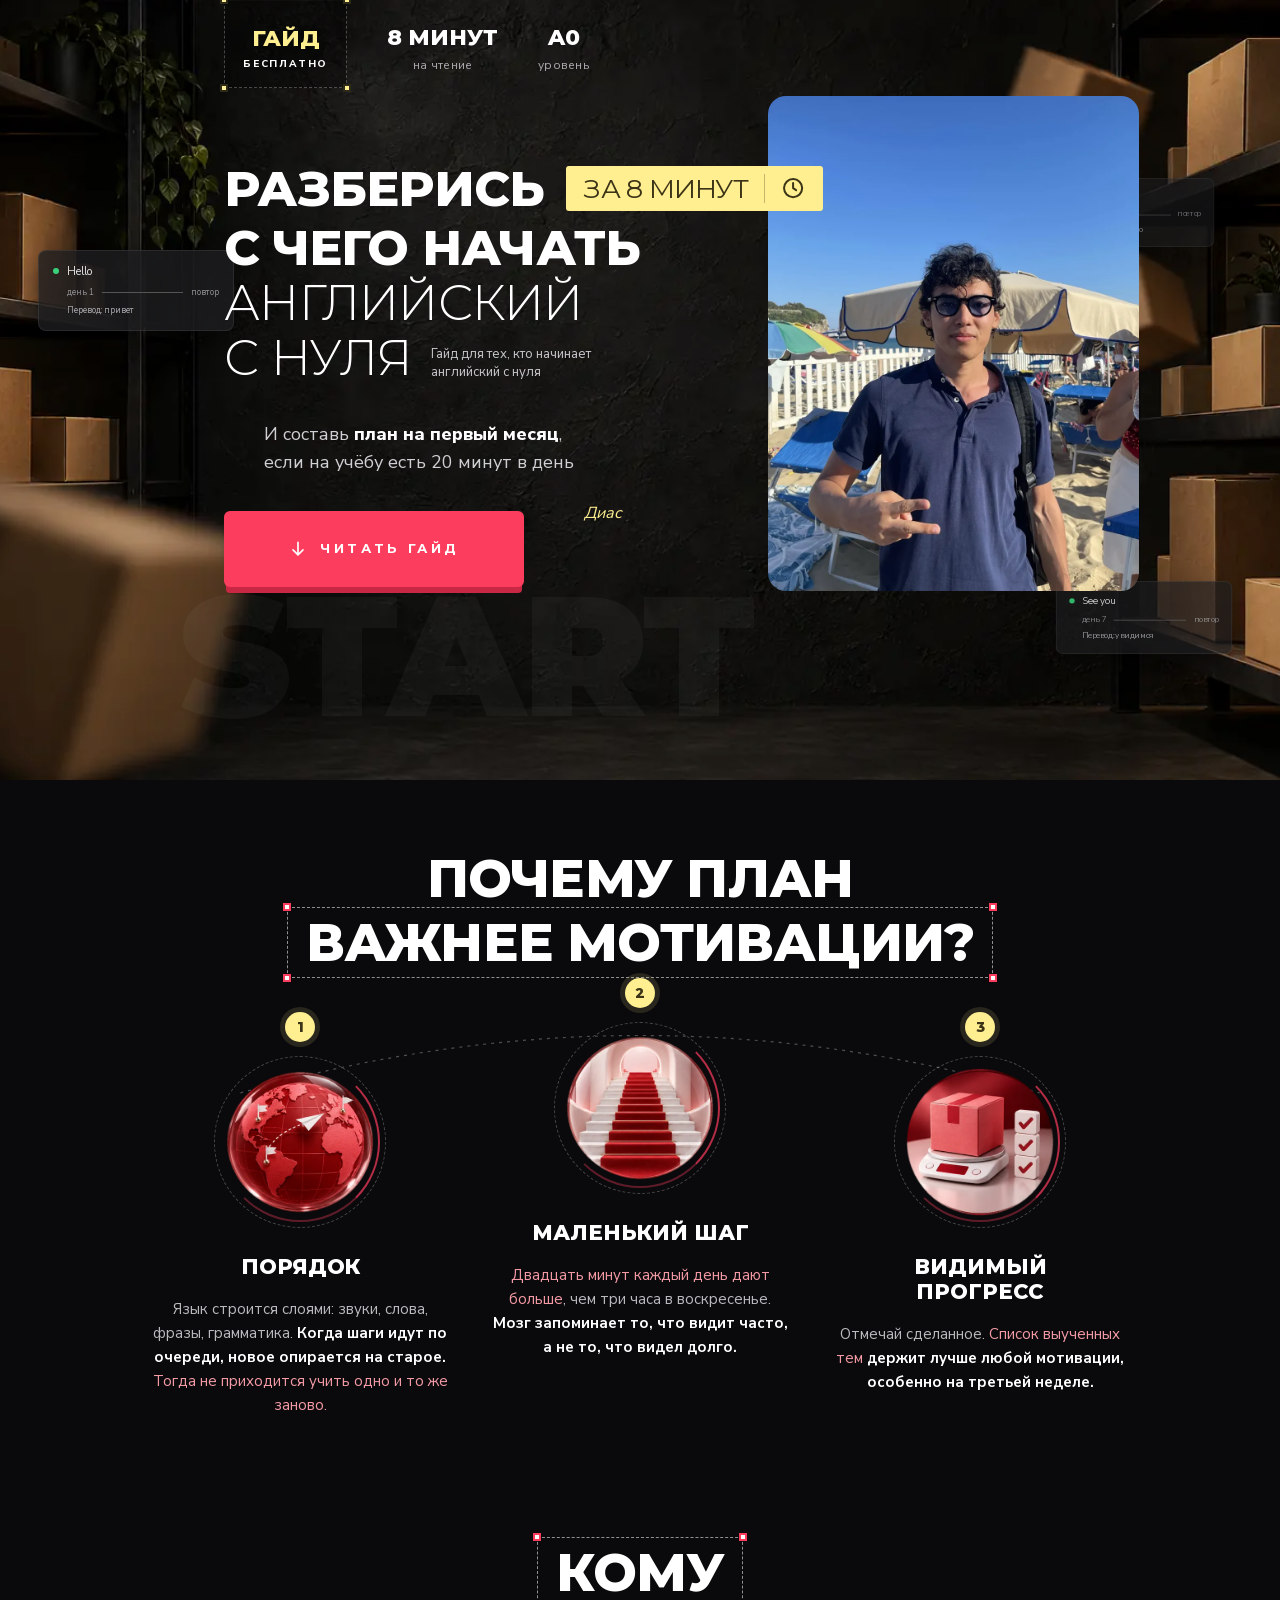
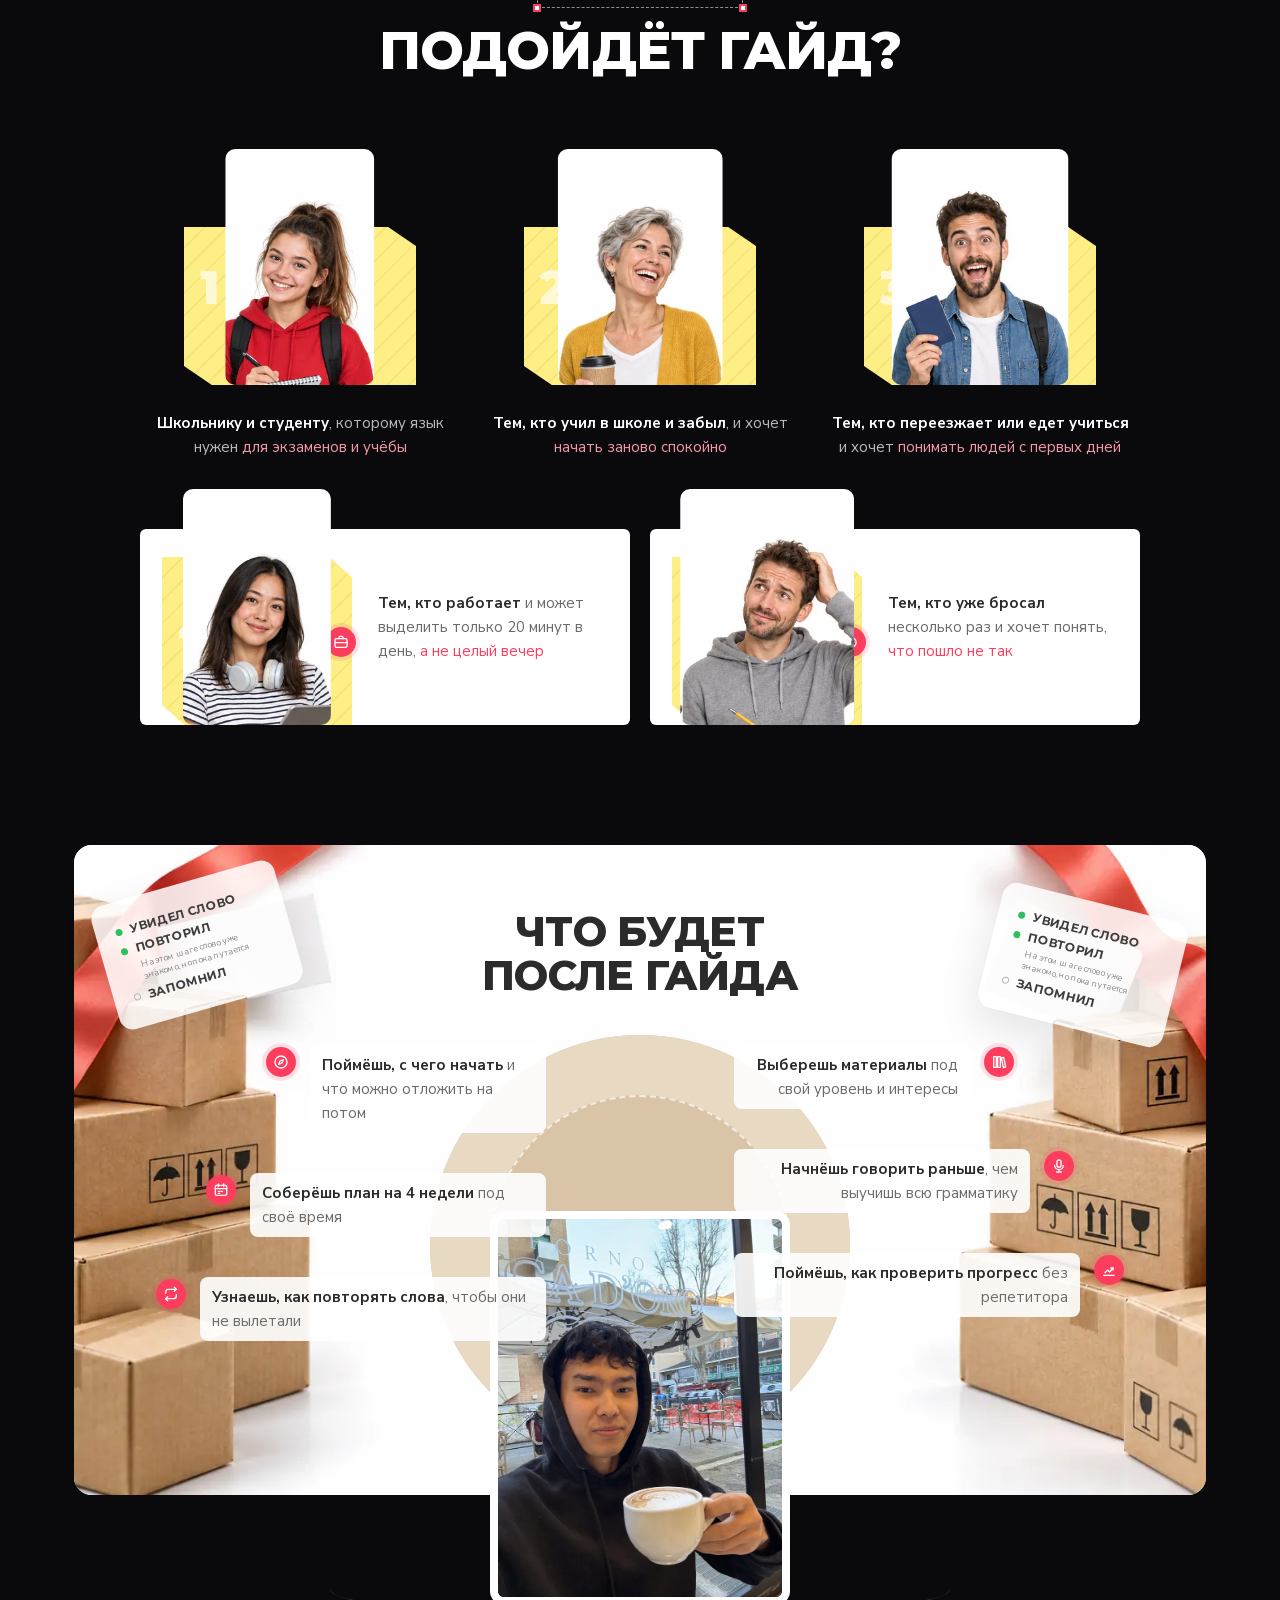
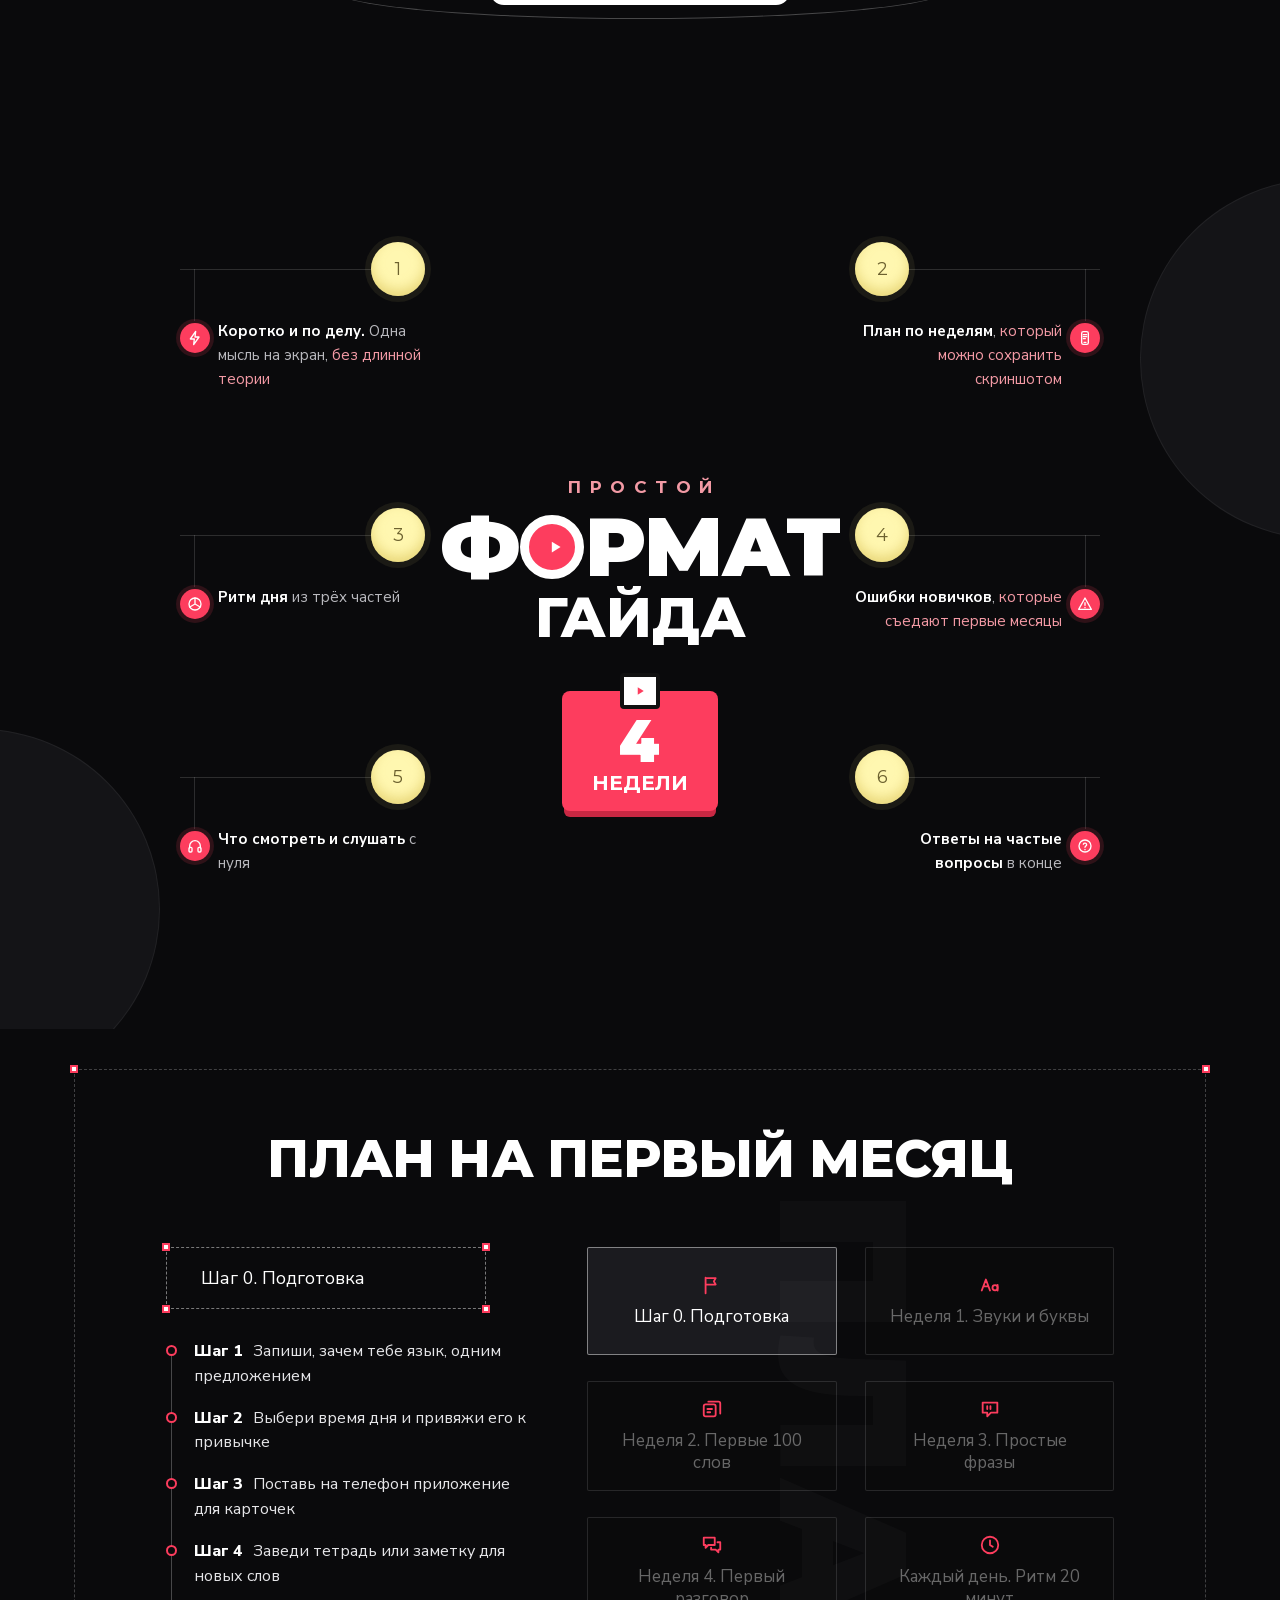
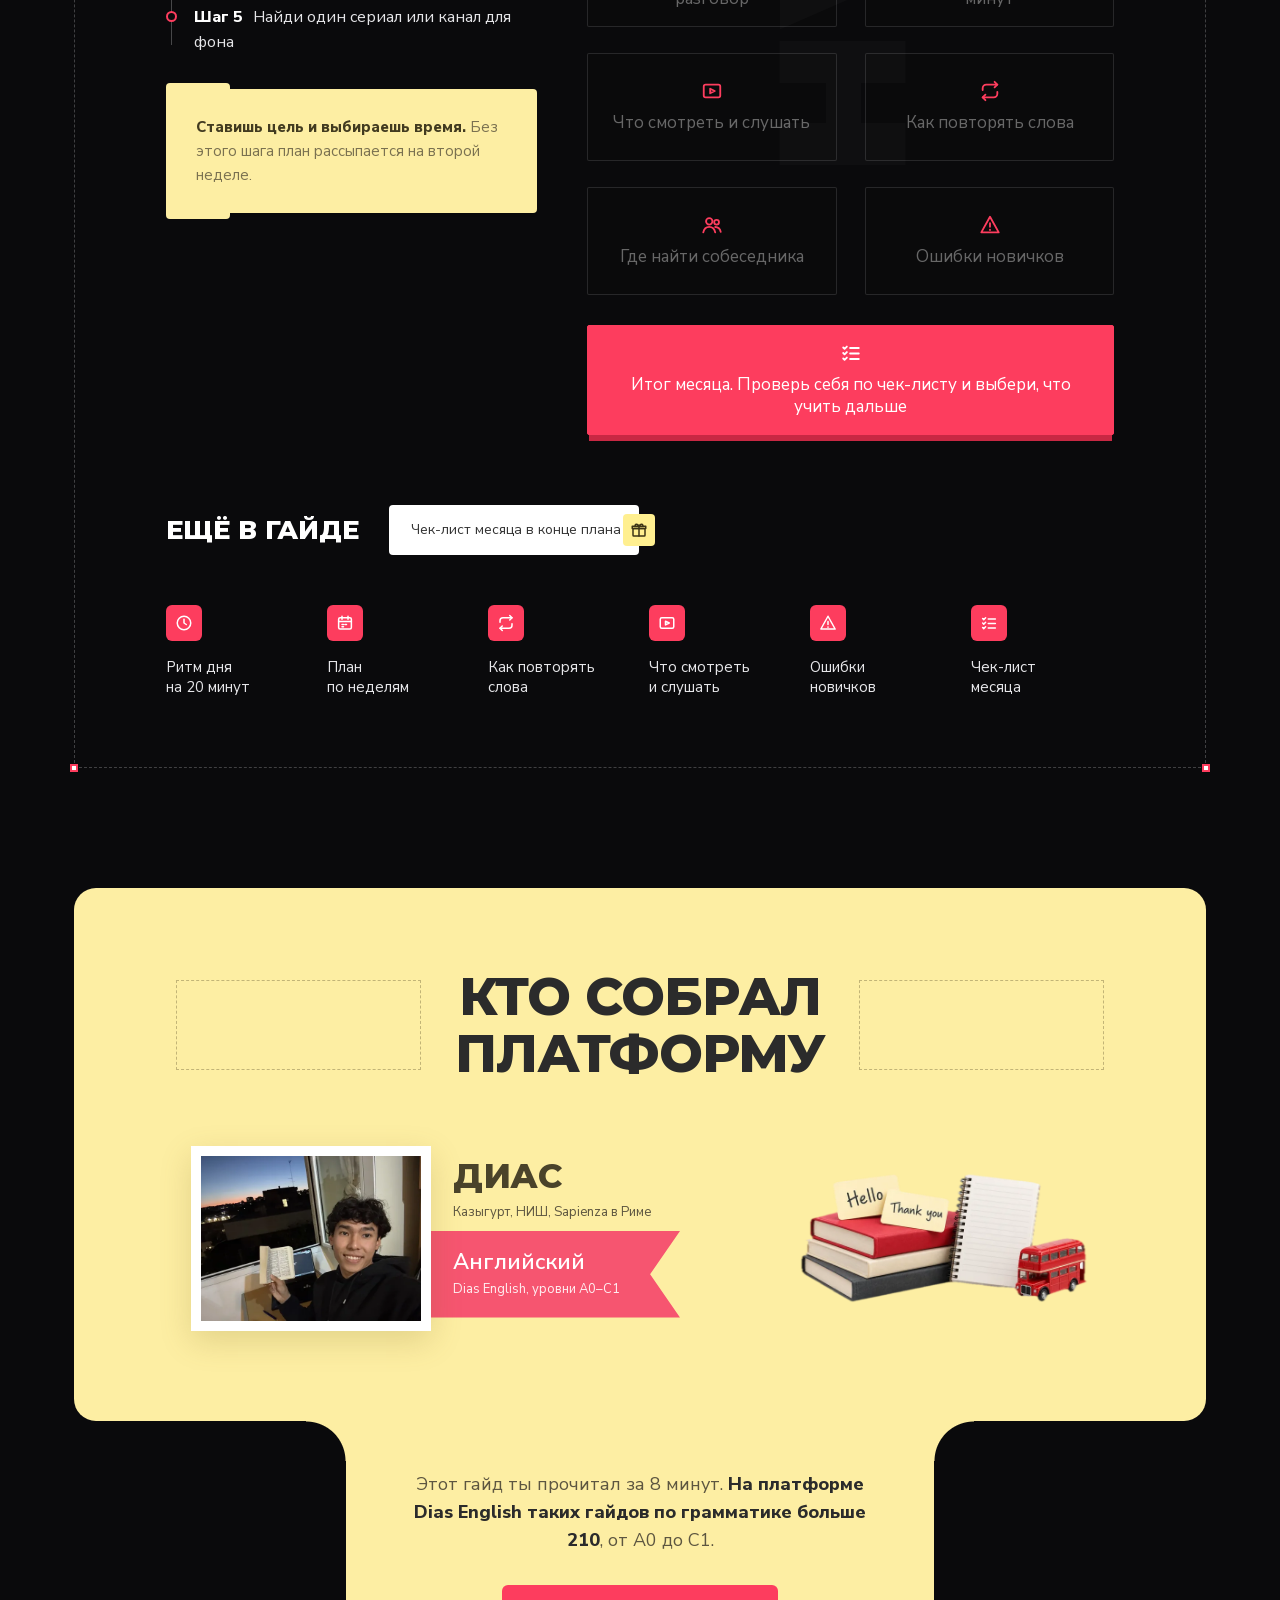
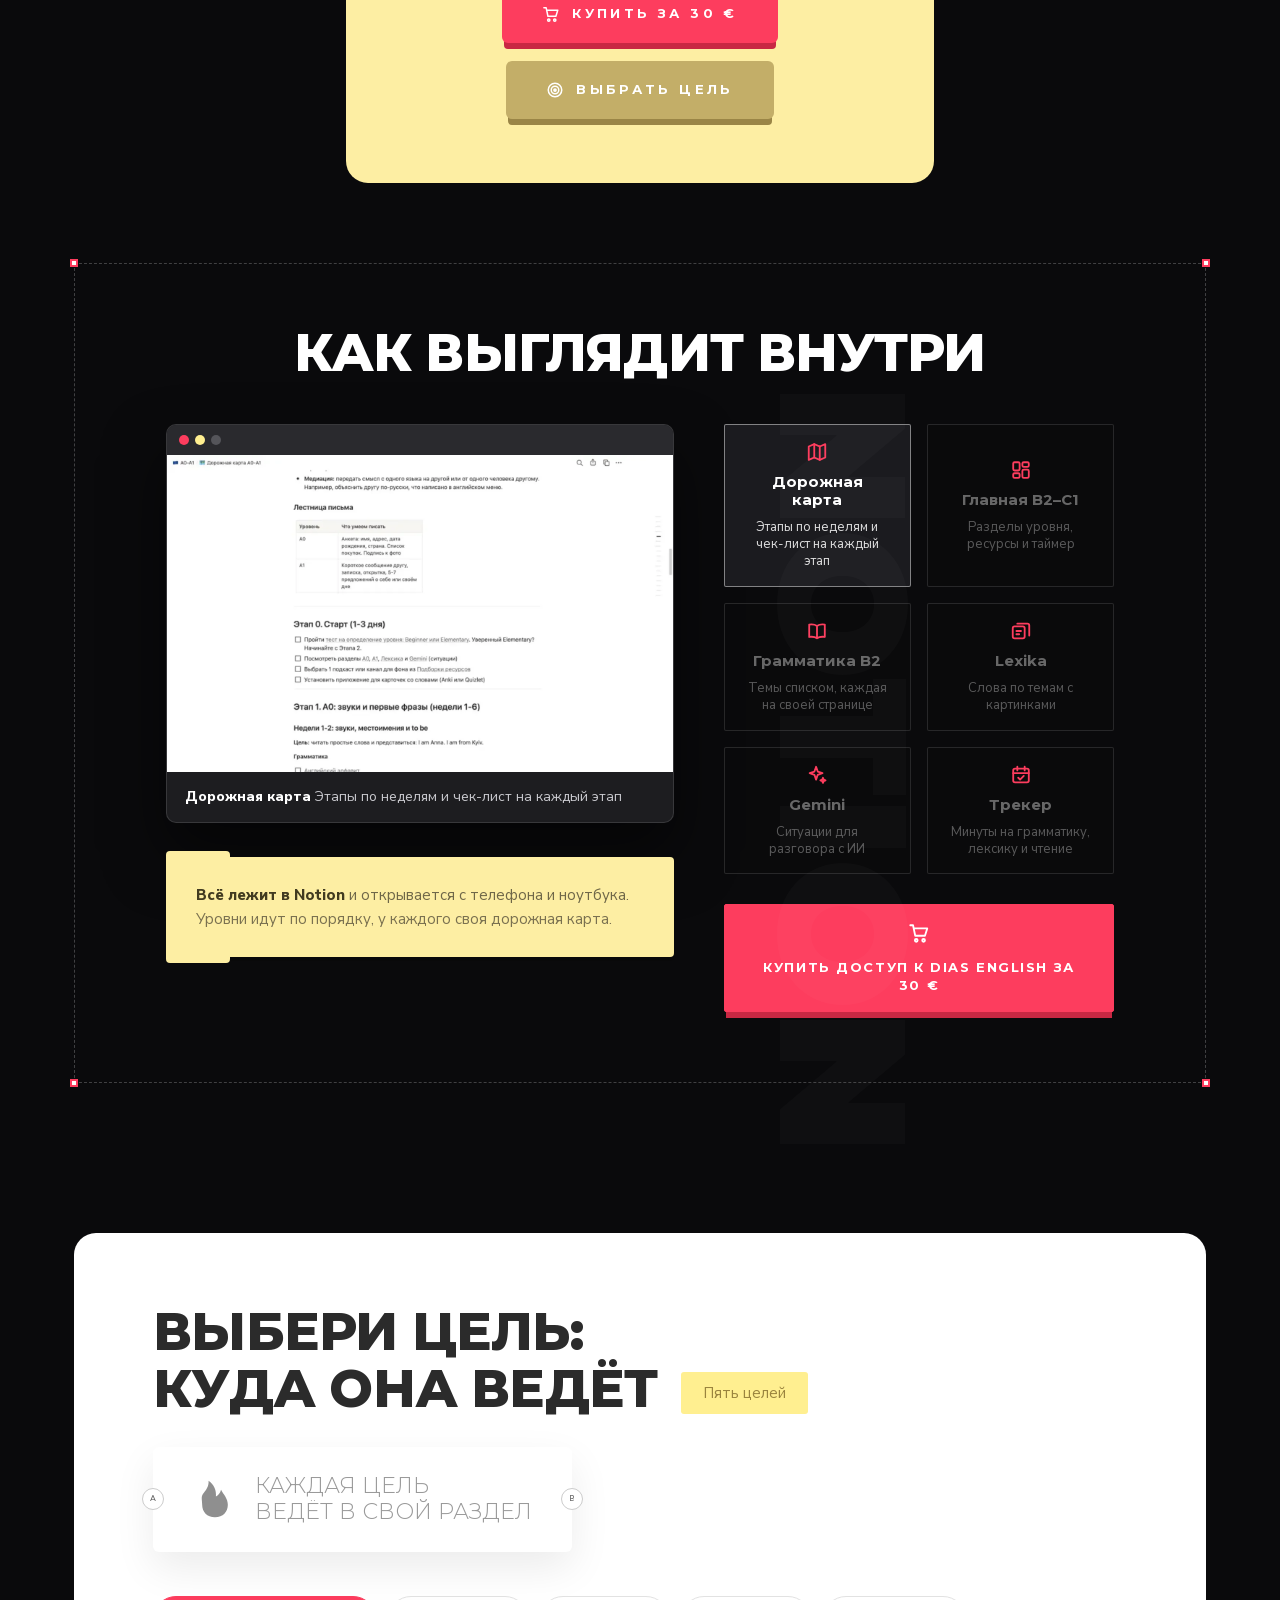
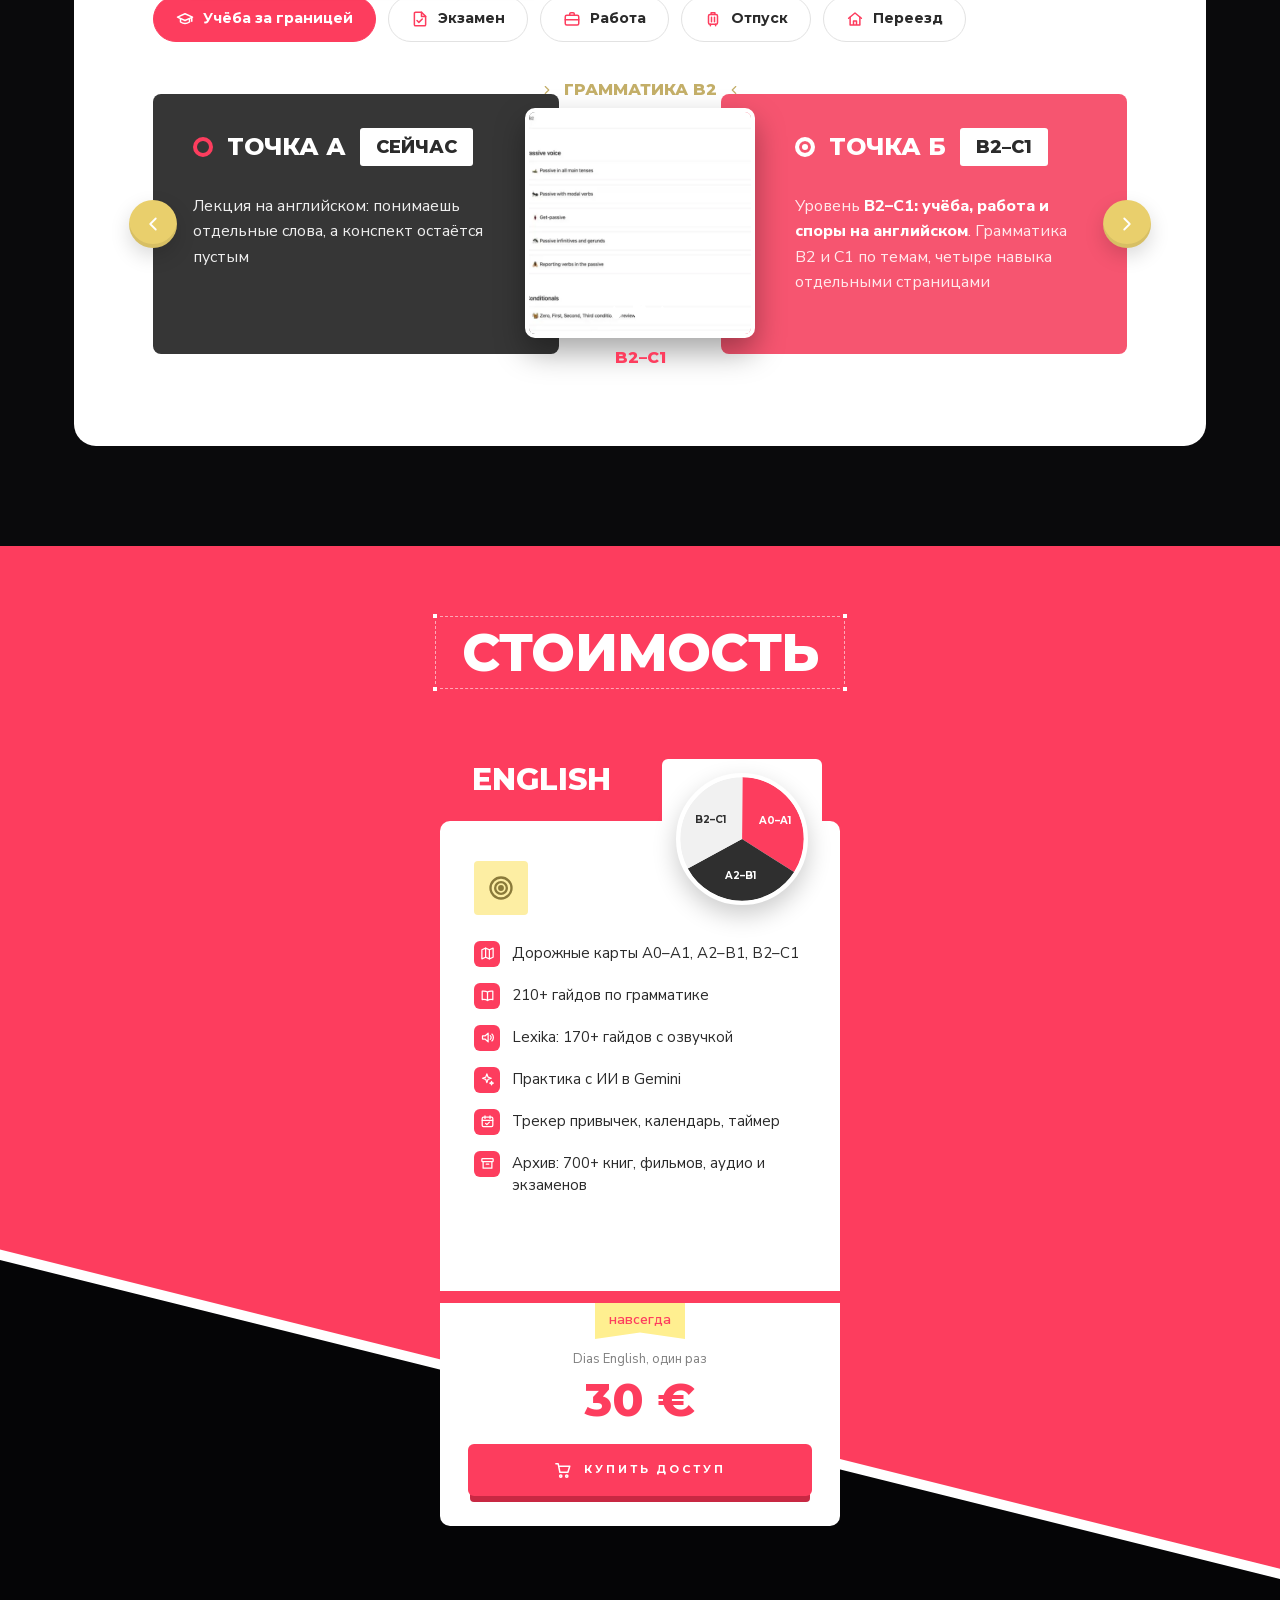
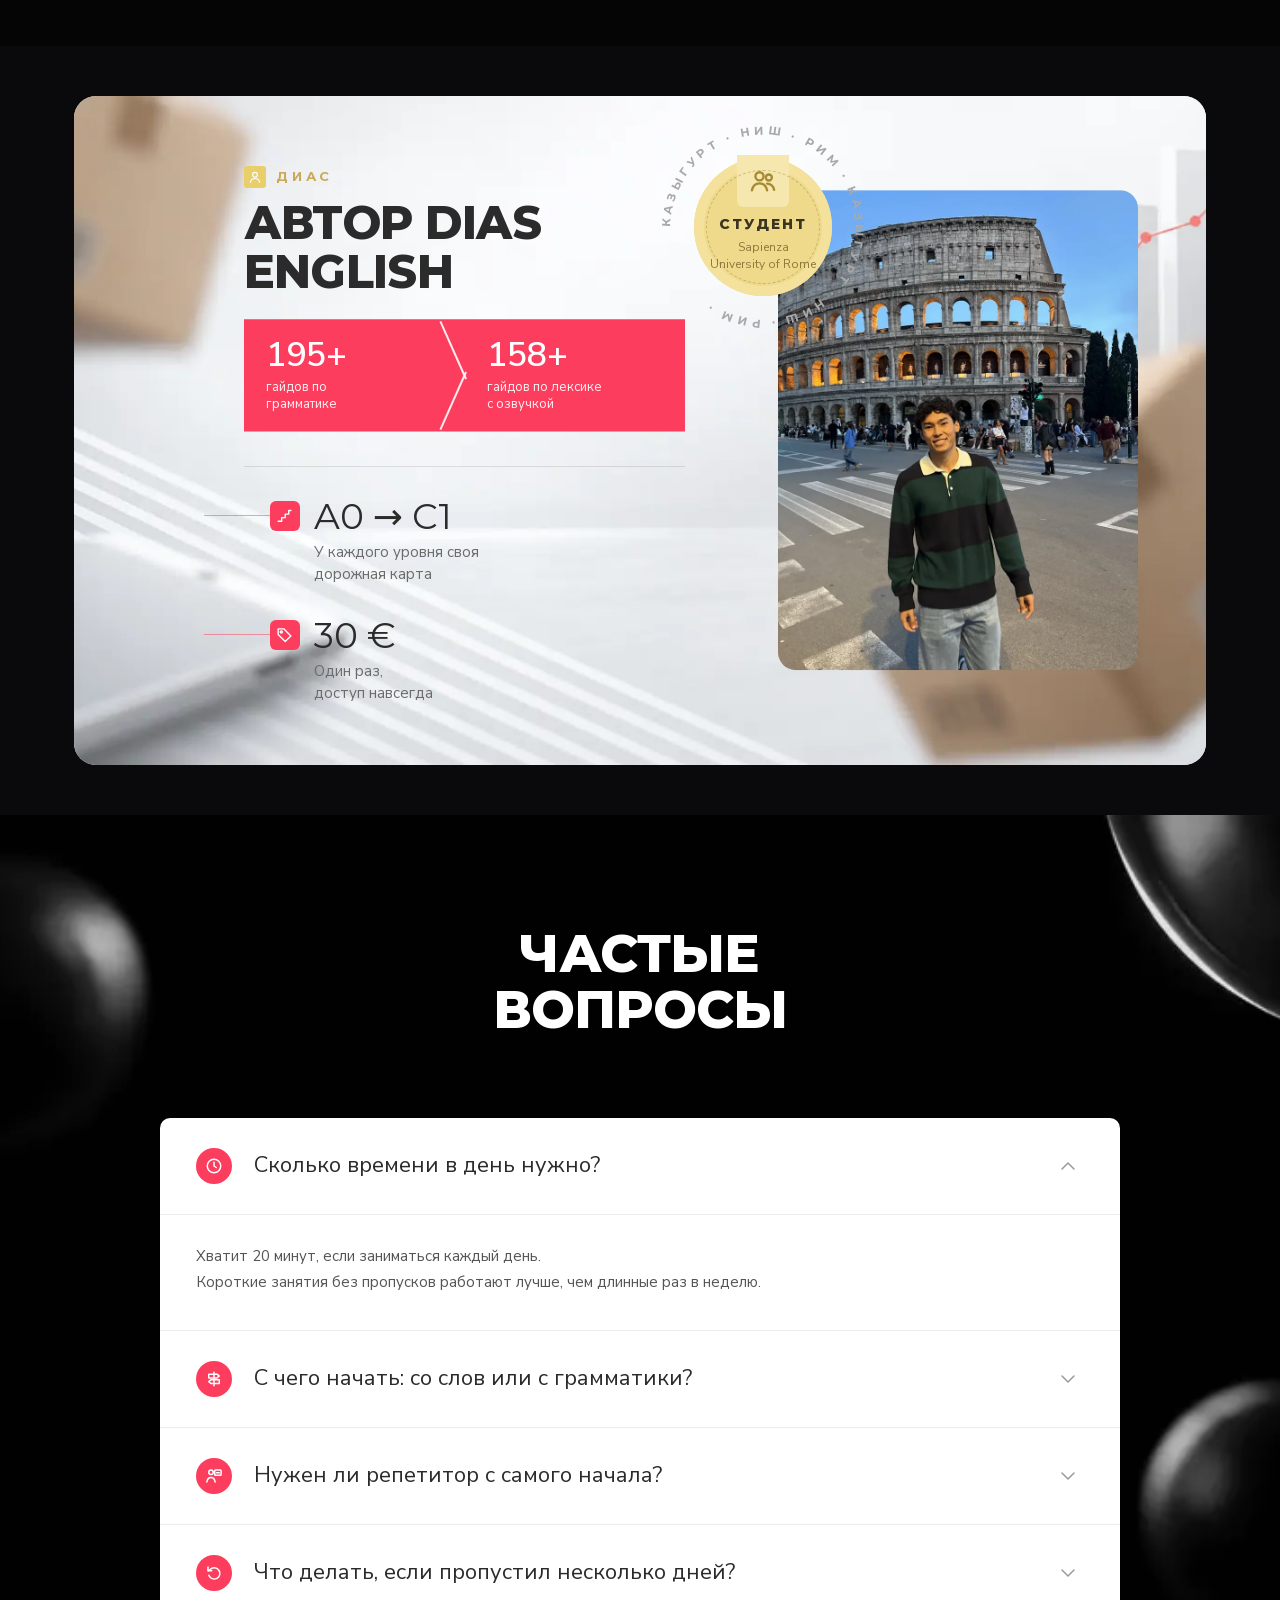
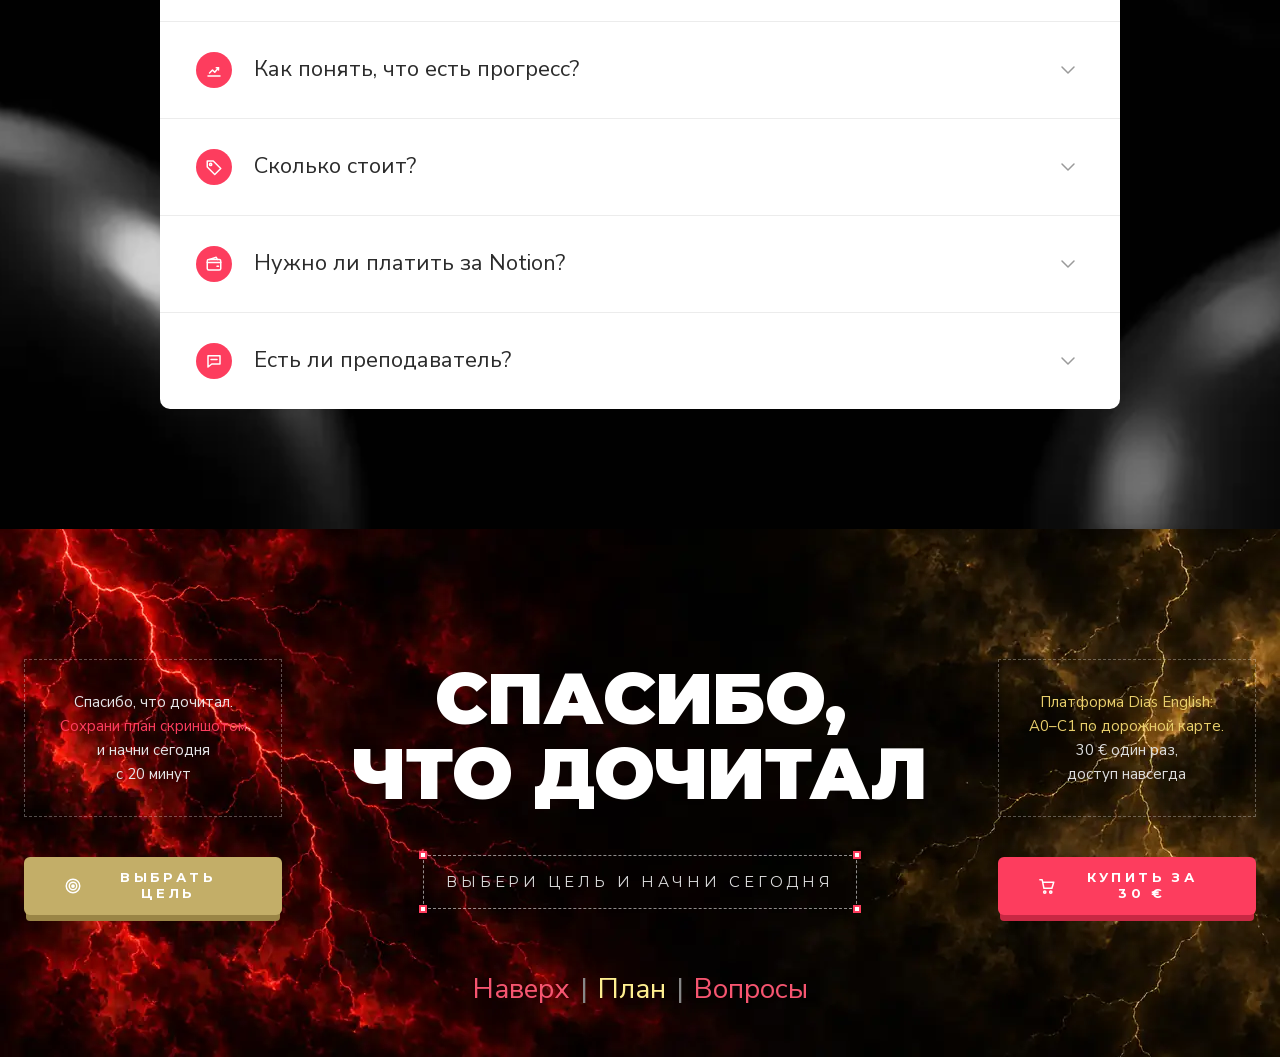
==== commit 7fa594e4: "Живой сайт (4а): иконки по смыслу, анимации, счётчики, картинки по теме языка - render.js: разметка " ====
--- a/en/index.html
+++ b/en/index.html
@@ -14,12 +14,12 @@
 <link rel="preload" href="../media/hero-bg.webp" as="image">
 <link rel="stylesheet" href="../assets/fonts.css">
 <link rel="stylesheet" href="../assets/style.css">
+<script>document.documentElement.classList.add('js');addEventListener('load',function(){if(!window.__live)document.documentElement.classList.remove('js')})</script>
 </head>
 <body>
-<main id="app"></main>
-<noscript><p style="padding:40px;text-align:center">Для этой страницы нужен JavaScript.</p></noscript>
-<script>window.SITE_MODE = 'full'; window.SITE_BASE = '../';
-window.SITE = {"lang": "en", "meta": {"title": "С чего начать английский с нуля: план на первый месяц", "description": "Короткий гайд: с чего начать английский с нуля, план на 4 недели, ритм на 20 минут в день и ошибки новичков.", "themeColor": "#0a0a0c"}, "links": {"buy": "https://app.lava.top/products/2c950aa0-d8be-4317-8f39-0f9b4016f5da"}, "blocks": [{"type": "hero", "id": "top", "bg": "media/hero-bg.webp", "bgWord": "Start", "person": {"src": "media/hero-person.webp", "w": 900, "h": 1200, "alt": "Диас"}, "chips": [{"big": "Гайд", "small": "бесплатно", "framed": true}, {"big": "8 минут", "small": "на чтение"}, {"big": "A0", "small": "уровень"}], "titleBold": "Разберись", "badge": "за 8 минут", "titleLines": ["**С чего начать**", "английский", "с нуля"], "note": "Гайд для тех, кто начинает\nанглийский с нуля", "sub": "И составь **план на первый месяц**,\nесли на учёбу есть 20 минут в день", "cta": {"text": "Читать гайд", "href": "#why"}, "sign": ["Диас"], "cards": [{"word": "Hello", "note": "день 1", "tr": "привет"}, {"word": "Thank you", "note": "день 3", "tr": "спасибо"}, {"word": "Good morning", "note": "день 5", "tr": "доброе утро"}, {"word": "See you", "note": "день 7", "tr": "увидимся"}]}, {"type": "why", "id": "why", "title": "Почему план", "titleFramed": "важнее мотивации?", "items": [{"img": "media/why-1.webp", "alt": "Красный глобус с бумажным самолётиком", "title": "Порядок", "text": "Язык строится слоями: звуки, слова, фразы, грамматика. **Когда шаги идут по очереди, новое опирается на старое.** ==Тогда не приходится учить одно и то же заново.=="}, {"img": "media/why-2.webp", "alt": "Белая лестница с красной дорожкой", "title": "Маленький шаг", "text": "==Двадцать минут каждый день дают больше==, чем три часа в воскресенье. **Мозг запоминает то, что видит часто, а не то, что видел долго.**"}, {"img": "media/why-3.webp", "alt": "Коробка на весах", "title": "Видимый\nпрогресс", "text": "Отмечай сделанное. ==Список выученных тем== **держит лучше любой мотивации, особенно на третьей неделе.**"}]}, {"type": "who", "id": "who", "titleFramed": "Кому", "title": "подойдёт гайд?", "items": [{"img": "media/who-1.webp", "w": 228, "h": 360, "alt": "Девушка в красном худи с блокнотом", "text": "**Школьнику и студенту**, которому язык нужен ==для экзаменов и учёбы=="}, {"img": "media/who-2.webp", "w": 251, "h": 360, "alt": "Женщина в жёлтом кардигане с кофе", "text": "**Тем, кто учил в школе и забыл**, и хочет ==начать заново спокойно=="}, {"img": "media/who-3.webp", "w": 270, "h": 360, "alt": "Парень с паспортом и чемоданом", "text": "**Тем, кто переезжает или едет учиться** и хочет ==понимать людей с первых дней=="}, {"img": "media/who-4.webp", "w": 226, "h": 360, "alt": "Девушка с наушниками и планшетом", "text": "**Тем, кто работает** и может выделить только 20 минут в день, ==а не целый вечер=="}, {"img": "media/who-5.webp", "w": 265, "h": 360, "alt": "Мужчина в сером худи с карандашом", "text": "**Тем, кто уже бросал** несколько раз и хочет понять, ==что пошло не так=="}]}, {"type": "result", "id": "result", "title": "Что будет\nпосле гайда", "bg": "media/result-bg.webp", "person": {"src": "media/result-person.webp", "w": 700, "h": 933, "alt": "Диас"}, "tags": [["Увидел слово", "Повторил", "На этом шаге слово уже знакомо, но пока путается", "Запомнил"], ["Увидел слово", "Повторил", "На этом шаге слово уже знакомо, но пока путается", "Запомнил"]], "left": ["**Поймёшь, с чего начать** и что можно отложить на потом", "**Соберёшь план на 4 недели** под своё время", "**Узнаешь, как повторять слова**, чтобы они не вылетали"], "right": ["**Выберешь материалы** под свой уровень и интересы", "**Начнёшь говорить раньше**, чем выучишь всю грамматику", "**Поймёшь, как проверить прогресс** без репетитора"]}, {"type": "format", "id": "format", "kicker": "Простой", "title": "Формат", "title2": "гайда", "badgeNum": "4", "badgeText": "недели", "items": ["**Коротко и по делу.** Одна мысль на экран, ==без длинной теории==", "**План по неделям**, ==который можно сохранить скриншотом==", "**Ритм дня** из трёх частей", "**Ошибки новичков**, ==которые съедают первые месяцы==", "**Что смотреть и слушать** с нуля", "**Ответы на частые вопросы** в конце"]}, {"type": "program", "id": "program", "title": "План на первый месяц", "bgWord": "План", "modules": [{"name": "Шаг 0. Подготовка", "note": "**Ставишь цель и выбираешь время.** ==Без этого шага план рассыпается на второй неделе.==", "lessons": [["Шаг 1", "Запиши, зачем тебе язык, одним предложением"], ["Шаг 2", "Выбери время дня и привяжи его к привычке"], ["Шаг 3", "Поставь на телефон приложение для карточек"], ["Шаг 4", "Заведи тетрадь или заметку для новых слов"], ["Шаг 5", "Найди один сериал или канал для фона"]]}, {"name": "Неделя 1. Звуки и буквы", "note": "**Сначала уши, потом правила.** ==Правильные звуки с первого дня экономят месяцы переучивания.==", "lessons": [["День 1", "Алфавит: **A, B, C** и как читаются буквы"], ["День 2", "Звуки, которых нет в русском"], ["День 3", "Ударение и мелодия фразы"], ["День 4", "Читаешь вслух короткие слова"], ["День 5", "Повторяешь за диктором по 10 минут"], ["День 6", "Пишешь своё имя и город"], ["День 7", "Повторение недели"]]}, {"name": "Неделя 2. Первые 100 слов", "note": "**Учишь слова, которые встречаются чаще всего.** ==Сто частых слов закрывают большую часть простых разговоров.==", "lessons": [["День 1", "Я, ты, он, она: местоимения"], ["День 2", "Глаголы **be, have, want**"], ["День 3", "Числа от 1 до 20"], ["День 4", "Еда, кафе, магазин"], ["День 5", "Дорога и транспорт"], ["День 6", "Дни недели и время"], ["День 7", "Повторение карточек"]]}, {"name": "Неделя 3. Простые фразы", "note": "**Собираешь фразы из знакомых слов.** ==Не заучиваешь чужие диалоги, а строишь свои.==", "lessons": [["День 1", "Как представиться: **Hi, I’m Anna**"], ["День 2", "Как спросить дорогу"], ["День 3", "Как заказать кофе: **A coffee, please**"], ["День 4", "Вопросы: где, что, сколько"], ["День 5", "Отрицание: не хочу, не знаю"], ["День 6", "Пишешь 5 фраз о себе"], ["День 7", "Повторение недели"]]}, {"name": "Неделя 4. Первый разговор", "note": "**Говоришь вслух, даже если с ошибками.** ==Пять минут речи в день важнее идеальной грамматики.==", "lessons": [["День 1", "Записываешь голосовое о себе"], ["День 2", "Разговор с ИИ на простую тему"], ["День 3", "Слушаешь и повторяешь короткий диалог"], ["День 4", "Описываешь свой день"], ["День 5", "Пять вопросов собеседнику: **Where are you from?**"], ["День 6", "Пробный разговор 5 минут"], ["День 7", "Итог месяца"]]}, {"name": "Каждый день. Ритм 20 минут", "note": "**Три части по порядку.** ==Если времени меньше, оставь только первую.==", "lessons": [["5 минут", "Повтор карточек со словами"], ["10 минут", "Новая тема из плана недели"], ["5 минут", "Слушаешь или говоришь вслух"]]}, {"name": "Что смотреть и слушать", "note": "**Короткое и с субтитрами.** ==Мультфильмы и детские каналы понятнее новостей.==", "lessons": [["Видео", "Детские мультфильмы с субтитрами"], ["Аудио", "Подкасты для начинающих, медленная речь"], ["Чтение", "Адаптированные книги уровня A1"], ["Песни", "Две любимые песни с текстом"]]}, {"name": "Как повторять слова", "note": "**Повторяешь через растущие промежутки.** ==Так слово переходит в долгую память.==", "lessons": [["1 раз", "В день, когда выучил"], ["2 раз", "На следующий день"], ["3 раз", "Через три дня"], ["4 раз", "Через неделю"], ["5 раз", "Через месяц"]]}, {"name": "Где найти собеседника", "note": "**Говорить можно с первого месяца.** ==Собеседник не обязательно носитель, подойдёт любой, кто учит тот же язык.==", "lessons": [["Вариант 1", "Разговор с ИИ на простую тему"], ["Вариант 2", "Языковой клуб в твоём городе или онлайн"], ["Вариант 3", "Приложение для обмена языками"], ["Вариант 4", "Друг, который учит тот же язык"]]}, {"name": "Ошибки новичков", "note": "**Эти ошибки делают почти все.** ==Заметил у себя, значит уже исправляешь.==", "lessons": [["Ошибка 1", "Учить грамматику без слов"], ["Ошибка 2", "Менять приложение каждую неделю"], ["Ошибка 3", "Молчать, пока не выучишь всё"], ["Ошибка 4", "Заниматься только по выходным"], ["Ошибка 5", "Сравнивать себя с другими"]]}], "final": {"name": "Итог месяца. Проверь себя по чек-листу и выбери, что учить дальше", "note": "**Проверь себя честно.** ==Отметь, что получилось, и перенеси остальное на следующий месяц.==", "lessons": [["Пункт 1", "Читаю простые слова вслух"], ["Пункт 2", "Знаю 100 частых слов"], ["Пункт 3", "Могу представиться и спросить дорогу"], ["Пункт 4", "Записал голосовое о себе"], ["Пункт 5", "Занимался хотя бы 20 дней из 30"]]}, "extraTitle": "Ещё в гайде", "extraPill": "Чек-лист месяца в конце плана", "extras": [{"icon": "clock", "text": "Ритм дня\nна 20 минут", "open": 5}, {"icon": "list", "text": "План\nпо неделям", "open": 1}, {"icon": "repeat", "text": "Как повторять\nслова", "open": 7}, {"icon": "film", "text": "Что смотреть\nи слушать", "open": 6}, {"icon": "warn", "text": "Ошибки\nновичков", "open": 9}, {"icon": "check", "text": "Чек-лист\nмесяца", "open": "final"}]}, {"type": "speakers", "id": "authors", "title": "Кто собрал\nплатформу", "intro": "Этот гайд ты прочитал за 8 минут. **На платформе Dias English таких гайдов по грамматике больше 210**, от A0 до C1.", "items": [{"img": "media/sp-dias.webp", "alt": "Диас с книгой у окна", "name": "Диас", "sub": "Казыгурт, НИШ, Sapienza в Риме", "ribbonBig": "Английский", "ribbonSmall": "Dias English, уровни A0–C1", "href": "buy", "w": 600, "h": 450}], "buttons": [{"text": "Купить за 30 €", "href": "buy", "style": "red"}, {"text": "Выбрать цель", "href": "#path", "style": "gold"}]}, {"type": "gallery", "id": "inside", "title": "Как выглядит внутри", "bgWord": "Notion", "tabs": [{"name": "Dias English", "href": "buy", "note": "**Всё лежит в Notion** и открывается с телефона и ноутбука. ==Уровни идут по порядку, у каждого своя дорожная карта.==", "shots": [{"src": "media/scr-en-01.webp", "w": 1400, "h": 876, "cap": "Дорожная карта", "text": "Этапы по неделям и чек-лист на каждый этап"}, {"src": "media/scr-en-07.webp", "w": 1100, "h": 688, "cap": "Главная B2–C1", "text": "Разделы уровня, ресурсы и таймер"}, {"src": "media/scr-en-03.webp", "w": 1400, "h": 876, "cap": "Грамматика B2", "text": "Темы списком, каждая на своей странице"}, {"src": "media/scr-en-04.webp", "w": 1400, "h": 876, "cap": "Lexika", "text": "Слова по темам с картинками"}, {"src": "media/scr-en-05.webp", "w": 1400, "h": 876, "cap": "Gemini", "text": "Ситуации для разговора с ИИ"}, {"src": "media/scr-en-06.webp", "w": 1400, "h": 3031, "cap": "Трекер", "text": "Минуты на грамматику, лексику и чтение"}]}]}, {"type": "path", "id": "path", "title": "Выбери цель:\nкуда она ведёт", "tag": "Пять целей", "side": "Каждая цель\nведёт в свой раздел", "slides": [{"goal": "Учёба за границей", "name": "Грамматика B2", "photo": "media/goal-en-1.webp", "alt": "Dias English: Грамматика B2", "bottom": "B2–C1", "a": {"tag": "Сейчас", "text": "Лекция на английском: понимаешь отдельные слова, а конспект остаётся пустым"}, "b": {"tag": "B2–C1", "text": "Уровень **B2–C1: учёба, работа и споры на английском**. Грамматика B2 и C1 по темам, четыре навыка отдельными страницами"}, "w": 520, "h": 520}, {"goal": "Экзамен", "name": "Дорожная карта", "photo": "media/goal-en-2.webp", "alt": "Dias English: Дорожная карта", "bottom": "A0–C1", "a": {"tag": "Сейчас", "text": "Дата экзамена стоит, а темы повторяешь в случайном порядке"}, "b": {"tag": "A0–C1", "text": "Дорожная карта по неделям: **что учить сегодня и что завтра**, в конце этапа тест. Архив экзаменов в разделе материалов"}, "w": 520, "h": 520}, {"goal": "Работа", "name": "Главная B2–C1", "photo": "media/goal-en-3.webp", "alt": "Dias English: Главная B2–C1", "bottom": "B2–C1", "a": {"tag": "Сейчас", "text": "На собеседовании отвечаешь заученными фразами и теряешься на уточняющем вопросе"}, "b": {"tag": "B2–C1", "text": "Карта **B2–C1** и лексика продвинутого уровня. Трекер показывает, сколько минут ушло на чтение и лексику"}, "w": 520, "h": 520}, {"goal": "Отпуск", "name": "Gemini", "photo": "media/goal-en-4.webp", "alt": "Dias English: Gemini", "bottom": "A0–A1", "a": {"tag": "Сейчас", "text": "В кафе показываешь пальцем в меню и киваешь на любой вопрос"}, "b": {"tag": "A0–A1", "text": "Карта **A0–A1: с нуля до первых диалогов** в магазине, кафе и аэропорту. Ситуации с ИИ в Gemini: магазин, касса"}, "w": 520, "h": 520}, {"goal": "Переезд", "name": "Lexika", "photo": "media/goal-en-5.webp", "alt": "Dias English: Lexika", "bottom": "A2–B1", "a": {"tag": "Сейчас", "text": "В аптеке не можешь объяснить, что болит, и уходишь с тем, что дали"}, "b": {"tag": "A2–B1", "text": "Карта **A2–B1** подойдёт перед поступлением и переездом. Lexika: слова по темам, в Gemini ситуации «аптека» и «врач»"}, "w": 520, "h": 520}]}, {"type": "tariffs", "id": "price", "title": "Стоимость", "cards": [{"name": "English", "style": "white", "icon": "target", "pie": [["A0–A1", 34], ["A2–B1", 33], ["B2–C1", 33]], "items": ["Дорожные карты A0–A1, A2–B1, B2–C1", "210+ гайдов по грамматике", "Lexika: 170+ гайдов с озвучкой", "Практика с ИИ в Gemini", "Трекер привычек, календарь, таймер", "Архив: 700+ книг, фильмов, аудио и экзаменов"], "ribbon": "навсегда", "price": "30 €", "priceNote": "Dias English, один раз", "button": "Купить доступ", "href": "buy"}], "mentor": null}, {"type": "author", "id": "author-dias", "bg": "media/author-bg.webp", "label": "Диас", "title": "Автор Dias English", "stats": [{"big": "210+", "small": "гайдов по\nграмматике"}, {"big": "170+", "small": "гайдов по лексике\nс озвучкой"}], "checks": [{"big": "A0 → C1", "small": "У каждого уровня своя\nдорожная карта"}, {"big": "30 €", "small": "Один раз,\nдоступ навсегда"}], "badgeTitle": "Студент", "badgeText": "Sapienza\nUniversity of Rome", "ring": "Казыгурт · НИШ · Рим · Казыгурт · НИШ · Рим · ", "person": {"src": "media/author-dias.webp", "w": 800, "h": 1066, "alt": "Диас"}}, {"type": "faq", "id": "faq", "title": "Частые\nвопросы", "bg": "media/spheres-bg.webp", "items": [{"q": "Сколько времени в день нужно?", "a": "Хватит 20 минут, если заниматься каждый день.\nКороткие занятия без пропусков работают лучше, чем длинные раз в неделю."}, {"q": "С чего начать: со слов или с грамматики?", "a": "Со звуков и частых слов. Грамматику проще понять, когда уже есть из чего собирать фразы."}, {"q": "Нужен ли репетитор с самого начала?", "a": "Для первого месяца хватит плана и самостоятельных занятий. Живой собеседник полезен, когда появятся первые фразы."}, {"q": "Что делать, если пропустил несколько дней?", "a": "Вернись к плану с того места, где остановился. Не догоняй всё за один вечер, просто продолжай."}, {"q": "Как понять, что есть прогресс?", "a": "Сравни себя с собой месяц назад: запиши голосовое сейчас и через четыре недели."}, {"q": "Сколько стоит?", "a": "30 € один раз. Подписки нет. Доступ навсегда ко всем уровням от A0 до C1."}, {"q": "Нужно ли платить за Notion?", "a": "Нет. Хватает бесплатного Notion. Есть приложение для телефона и ноутбука."}, {"q": "Есть ли преподаватель?", "a": "Нет. Это самостоятельная платформа. Для разговорной практики карта советует раз в неделю говорить с живым собеседником или с ИИ."}]}, {"type": "thanks", "id": "thanks", "bg": "media/thanks-bg.webp", "left": "Спасибо, что дочитал.\n==Сохрани план скриншотом==\nи начни сегодня\nс 20 минут", "right": "==Платформа Dias English:==\n==A0–C1 по дорожной карте.==\n30 € один раз,\nдоступ навсегда", "title": "Спасибо,\nчто дочитал", "strip": "Выбери цель и начни сегодня", "buttons": [{"text": "Выбрать цель", "href": "#path", "style": "gold"}, {"text": "Купить за 30 €", "href": "buy", "style": "red"}], "links": [{"text": "Наверх", "href": "#top"}, {"text": "План", "href": "#program"}, {"text": "Вопросы", "href": "#faq"}]}]};</script>
+<main id="app"><section class="hero" id="top" data-block="Первый экран"><div class="hero-bg"><img src="../media/hero-bg.webp" alt="" width="1280" height="720" fetchpriority="high"></div><div class="hero-word" aria-hidden="true">Start</div><div class="fcard fcard-1" aria-hidden="true"><p><i class="dot"></i>Hello</p><p class="fc-sub"><span>день 1</span><span class="fc-line"></span><span>повтор</span></p><p class="fc-tr">Перевод: привет</p></div><div class="fcard fcard-2" aria-hidden="true"><p><i class="dot"></i>Thank you</p><p class="fc-sub"><span>день 3</span><span class="fc-line"></span><span>повтор</span></p><p class="fc-tr">Перевод: спасибо</p></div><div class="fcard fcard-3" aria-hidden="true"><p><i class="dot"></i>Good morning</p><p class="fc-sub"><span>день 5</span><span class="fc-line"></span><span>повтор</span></p><p class="fc-tr">Перевод: доброе утро</p></div><div class="fcard fcard-4" aria-hidden="true"><p><i class="dot"></i>See you</p><p class="fc-sub"><span>день 7</span><span class="fc-line"></span><span>повтор</span></p><p class="fc-tr">Перевод: увидимся</p></div><div class="wrap hero-in"><ul class="chips reveal"><li class="chip framed"><b>Гайд</b><small>бесплатно</small><i class="h hA"></i><i class="h hB"></i><i class="h hC"></i><i class="h hD"></i></li><li class="chip"><b>8 минут</b><small>на чтение</small></li><li class="chip"><b>A0</b><small>уровень</small></li></ul><h1 class="hero-title reveal" style="--d:0.10s"><span class="hero-line hero-first"><b>Разберись</b><span class="badge">за 8 минут<i class="badge-sep"></i><svg class="ic " viewBox="0 0 24 24" aria-hidden="true"><circle cx="12" cy="12" r="9"/><path d="M12 7v5l3 2"/></svg></span></span><span class="hero-line"><b>С чего начать</b></span><span class="hero-line">английский</span><span class="hero-line">с нуля<small class="hero-note">Гайд для тех, кто начинает<br>английский с нуля</small></span></h1><p class="hero-sub reveal" style="--d:0.20s">И составь <b>план на первый месяц</b>,<br>если на учёбу есть 20 минут в день</p><div class="hero-cta reveal" style="--d:0.30s"><a class="btn btn-red btn-big" href="#why"><svg class="ic btn-ic" viewBox="0 0 24 24" aria-hidden="true"><path d="M12 4v15M6 13l6 6 6-6"/></svg><span>Читать гайд</span></a><p class="sign">Диас</p></div></div><div class="hero-person reveal" style="--d:0.20s"><img class="" src="../media/hero-person.webp" alt="Диас" width="900" height="1200" decoding="async" fetchpriority="high"></div></section><section class="why dark" id="why" data-block="Почему"><div class="wrap"><h2 class="h2 center reveal">Почему план <span class="framed">важнее мотивации?<i class="h hA"></i><i class="h hB"></i><i class="h hC"></i><i class="h hD"></i></span></h2><div class="why-arc draw" aria-hidden="true"><svg viewBox="0 0 800 80" preserveAspectRatio="none"><path d="M10 75 Q400 -40 790 75" /></svg></div><ul class="why-list"><li class="why-item reveal" style="--d:0.00s"><i class="why-dot">1</i><div class="why-circle"><img class="" src="../media/why-1.webp" alt="Красный глобус с бумажным самолётиком" width="360" height="347" loading="lazy" decoding="async"></div><h3>Порядок</h3><p>Язык строится слоями: звуки, слова, фразы, грамматика. <b>Когда шаги идут по очереди, новое опирается на старое.</b> <em class="hl">Тогда не приходится учить одно и то же заново.</em></p></li><li class="why-item reveal" style="--d:0.08s"><i class="why-dot">2</i><div class="why-circle"><img class="" src="../media/why-2.webp" alt="Белая лестница с красной дорожкой" width="360" height="347" loading="lazy" decoding="async"></div><h3>Маленький шаг</h3><p><em class="hl">Двадцать минут каждый день дают больше</em>, чем три часа в воскресенье. <b>Мозг запоминает то, что видит часто, а не то, что видел долго.</b></p></li><li class="why-item reveal" style="--d:0.16s"><i class="why-dot">3</i><div class="why-circle"><img class="" src="../media/why-3.webp" alt="Коробка на весах" width="360" height="347" loading="lazy" decoding="async"></div><h3>Видимый<br>прогресс</h3><p>Отмечай сделанное. <em class="hl">Список выученных тем</em> <b>держит лучше любой мотивации, особенно на третьей неделе.</b></p></li></ul></div></section><section class="who dark" id="who" data-block="Кому подойдёт"><div class="wrap"><h2 class="h2 center reveal"><span class="framed">Кому<i class="h hA"></i><i class="h hB"></i><i class="h hC"></i><i class="h hD"></i></span><br>подойдёт гайд?</h2><ul class="who-top"><li class="who-item reveal" style="--d:0.00s"><div class="cube"><span class="cube-n">1</span><img class="cube-img" src="../media/who-1.webp" alt="Девушка в красном худи с блокнотом" width="228" height="360" loading="lazy" decoding="async"></div><p><b>Школьнику и студенту</b>, которому язык нужен <em class="hl">для экзаменов и учёбы</em></p></li><li class="who-item reveal" style="--d:0.08s"><div class="cube"><span class="cube-n">2</span><img class="cube-img" src="../media/who-2.webp" alt="Женщина в жёлтом кардигане с кофе" width="251" height="360" loading="lazy" decoding="async"></div><p><b>Тем, кто учил в школе и забыл</b>, и хочет <em class="hl">начать заново спокойно</em></p></li><li class="who-item reveal" style="--d:0.16s"><div class="cube"><span class="cube-n">3</span><img class="cube-img" src="../media/who-3.webp" alt="Парень с паспортом и чемоданом" width="270" height="360" loading="lazy" decoding="async"></div><p><b>Тем, кто переезжает или едет учиться</b> и хочет <em class="hl">понимать людей с первых дней</em></p></li></ul><ul class="who-bottom"><li class="who-card reveal" style="--d:0.00s"><div class="cube"><span class="cube-n">4</span><img class="cube-img" src="../media/who-4.webp" alt="Девушка с наушниками и планшетом" width="226" height="360" loading="lazy" decoding="async"></div><i class="ck"><svg class="ic " viewBox="0 0 24 24" aria-hidden="true"><rect x="3" y="7" width="18" height="13" rx="2"/><path d="M9 7V5a1.5 1.5 0 011.5-1.5h3A1.5 1.5 0 0115 5v2M3 13h18"/></svg></i><p><b>Тем, кто работает</b> и может выделить только 20 минут в день, <em class="hl">а не целый вечер</em></p></li><li class="who-card reveal" style="--d:0.08s"><div class="cube"><span class="cube-n">5</span><img class="cube-img" src="../media/who-5.webp" alt="Мужчина в сером худи с карандашом" width="265" height="360" loading="lazy" decoding="async"></div><i class="ck"><svg class="ic " viewBox="0 0 24 24" aria-hidden="true"><path d="M4 4v5h5"/><path d="M5.2 15a7.5 7.5 0 101.6-7.6L4 9"/></svg></i><p><b>Тем, кто уже бросал</b> несколько раз и хочет понять, <em class="hl">что пошло не так</em></p></li></ul></div></section><section class="result" id="result" data-block="Результат"><div class="wrap"><div class="res-panel"><img class="res-bg" src="../media/result-bg.webp" alt="" width="1280" height="720" loading="lazy"><div class="status status-1" aria-hidden="true"><p><i class="sd on"></i>Увидел слово</p><p><i class="sd on"></i>Повторил</p><p class="st-sm">На этом шаге слово уже знакомо, но пока путается</p><p><i class="sd"></i>Запомнил</p></div><div class="status status-2" aria-hidden="true"><p><i class="sd on"></i>Увидел слово</p><p><i class="sd on"></i>Повторил</p><p class="st-sm">На этом шаге слово уже знакомо, но пока путается</p><p><i class="sd"></i>Запомнил</p></div><h2 class="h2 center ink reveal">Что будет<br>после гайда</h2><ul class="res-list res-left"><li class="res-item res-l1 reveal" style="--d:0.00s"><i class="ck"><svg class="ic " viewBox="0 0 24 24" aria-hidden="true"><circle cx="12" cy="12" r="9"/><path d="M15.5 8.5l-2 5-5 2 2-5z"/></svg></i><p><b>Поймёшь, с чего начать</b> и что можно отложить на потом</p></li><li class="res-item res-l2 reveal" style="--d:0.10s"><i class="ck"><svg class="ic " viewBox="0 0 24 24" aria-hidden="true"><rect x="3.5" y="5" width="17" height="15" rx="2"/><path d="M3.5 10h17M8 3v4M16 3v4M8 14h2M12 14h2M8 17h2"/></svg></i><p><b>Соберёшь план на 4 недели</b> под своё время</p></li><li class="res-item res-l3 reveal" style="--d:0.20s"><i class="ck"><svg class="ic " viewBox="0 0 24 24" aria-hidden="true"><path d="M17 2l3 3-3 3"/><path d="M4 11V9a4 4 0 014-4h12M7 22l-3-3 3-3"/><path d="M20 13v2a4 4 0 01-4 4H4"/></svg></i><p><b>Узнаешь, как повторять слова</b>, чтобы они не вылетали</p></li></ul><ul class="res-list res-right"><li class="res-item res-r1 reveal" style="--d:0.00s"><i class="ck"><svg class="ic " viewBox="0 0 24 24" aria-hidden="true"><path d="M4 4h4v16H4zM10 4h4v16h-4z"/><path d="M15.5 6l3.5-1 3 14.5-3.5 1z"/></svg></i><p><b>Выберешь материалы</b> под свой уровень и интересы</p></li><li class="res-item res-r2 reveal" style="--d:0.10s"><i class="ck"><svg class="ic " viewBox="0 0 24 24" aria-hidden="true"><rect x="9" y="3" width="6" height="11" rx="3"/><path d="M5.5 11a6.5 6.5 0 0013 0M12 17.5V21M8.5 21h7"/></svg></i><p><b>Начнёшь говорить раньше</b>, чем выучишь всю грамматику</p></li><li class="res-item res-r3 reveal" style="--d:0.20s"><i class="ck"><svg class="ic " viewBox="0 0 24 24" aria-hidden="true"><path d="M4 20h16"/><path d="M6 16l4-4 3 3 5-6"/><path d="M15 9h3v3"/></svg></i><p><b>Поймёшь, как проверить прогресс</b> без репетитора</p></li></ul><div class="res-person reveal" style="--d:0.16s"><i class="res-halo"></i><img class="" src="../media/result-person.webp" alt="Диас" width="700" height="933" loading="lazy" decoding="async"></div></div><div class="res-arc" aria-hidden="true"></div></div></section><section class="format dark" id="format" data-block="Формат"><div class="wrap fmt-grid"><ul class="fmt-items"><li class="fmt-item fmt-1 reveal" style="--d:0.00s"><i class="fmt-line" aria-hidden="true"></i><span class="num">1</span><i class="ck"><svg class="ic " viewBox="0 0 24 24" aria-hidden="true"><path d="M13 2L5 13.5h6L10 22l8-11.5h-6z"/></svg></i><p><b>Коротко и по делу.</b> Одна мысль на экран, <em class="hl">без длинной теории</em></p></li><li class="fmt-item fmt-2 reveal" style="--d:0.08s"><i class="fmt-line" aria-hidden="true"></i><span class="num">2</span><i class="ck"><svg class="ic " viewBox="0 0 24 24" aria-hidden="true"><rect x="7" y="2.5" width="10" height="19" rx="2.5"/><path d="M10.5 18.5h3M9.5 7h5M9.5 10h5M9.5 13h3"/></svg></i><p><b>План по неделям</b>, <em class="hl">который можно сохранить скриншотом</em></p></li><li class="fmt-item fmt-3 reveal" style="--d:0.16s"><i class="fmt-line" aria-hidden="true"></i><span class="num">3</span><i class="ck"><svg class="ic " viewBox="0 0 24 24" aria-hidden="true"><circle cx="12" cy="12" r="9"/><path d="M12 12V3M12 12l7.8 4.5M12 12l-7.8 4.5"/></svg></i><p><b>Ритм дня</b> из трёх частей</p></li><li class="fmt-item fmt-4 reveal" style="--d:0.24s"><i class="fmt-line" aria-hidden="true"></i><span class="num">4</span><i class="ck"><svg class="ic " viewBox="0 0 24 24" aria-hidden="true"><path d="M12 3l9.5 17h-19z"/><path d="M12 10v4M12 17.2v.3"/></svg></i><p><b>Ошибки новичков</b>, <em class="hl">которые съедают первые месяцы</em></p></li><li class="fmt-item fmt-5 reveal" style="--d:0.32s"><i class="fmt-line" aria-hidden="true"></i><span class="num">5</span><i class="ck"><svg class="ic " viewBox="0 0 24 24" aria-hidden="true"><path d="M4 15v-3a8 8 0 0116 0v3"/><rect x="3" y="14" width="4.5" height="7" rx="1.5"/><rect x="16.5" y="14" width="4.5" height="7" rx="1.5"/></svg></i><p><b>Что смотреть и слушать</b> с нуля</p></li><li class="fmt-item fmt-6 reveal" style="--d:0.40s"><i class="fmt-line" aria-hidden="true"></i><span class="num">6</span><i class="ck"><svg class="ic " viewBox="0 0 24 24" aria-hidden="true"><circle cx="12" cy="12" r="9"/><path d="M9.5 9.3a2.6 2.6 0 015 .9c0 1.7-2.5 2.2-2.5 3.8M12 17.2v.3"/></svg></i><p><b>Ответы на частые вопросы</b> в конце</p></li></ul><div class="fmt-center reveal"><p class="kicker">Простой</p><h2 class="fmt-title"><span class="fmt-big" aria-label="Формат">Ф<span class="play-o"><svg class="ic " viewBox="0 0 24 24" aria-hidden="true"><path d="M9 7l8 5-8 5z" fill="currentColor" stroke="none"/></svg></span>рмат</span><span class="fmt-small">гайда</span></h2><div class="fmt-badge"><i class="fmt-play"><svg class="ic " viewBox="0 0 24 24" aria-hidden="true"><path d="M9 7l8 5-8 5z" fill="currentColor" stroke="none"/></svg></i><b><span class="count" data-to="4">4</span></b><span>недели</span></div></div></div></section><section class="program dark" id="program" data-block="План" data-modules="%5B%7B%22name%22%3A%22%D0%A8%D0%B0%D0%B3%200.%20%D0%9F%D0%BE%D0%B4%D0%B3%D0%BE%D1%82%D0%BE%D0%B2%D0%BA%D0%B0%22%2C%22note%22%3A%22**%D0%A1%D1%82%D0%B0%D0%B2%D0%B8%D1%88%D1%8C%20%D1%86%D0%B5%D0%BB%D1%8C%20%D0%B8%20%D0%B2%D1%8B%D0%B1%D0%B8%D1%80%D0%B0%D0%B5%D1%88%D1%8C%20%D0%B2%D1%80%D0%B5%D0%BC%D1%8F.**%20%3D%3D%D0%91%D0%B5%D0%B7%20%D1%8D%D1%82%D0%BE%D0%B3%D0%BE%20%D1%88%D0%B0%D0%B3%D0%B0%20%D0%BF%D0%BB%D0%B0%D0%BD%20%D1%80%D0%B0%D1%81%D1%81%D1%8B%D0%BF%D0%B0%D0%B5%D1%82%D1%81%D1%8F%20%D0%BD%D0%B0%20%D0%B2%D1%82%D0%BE%D1%80%D0%BE%D0%B9%20%D0%BD%D0%B5%D0%B4%D0%B5%D0%BB%D0%B5.%3D%3D%22%2C%22lessons%22%3A%5B%5B%22%D0%A8%D0%B0%D0%B3%201%22%2C%22%D0%97%D0%B0%D0%BF%D0%B8%D1%88%D0%B8%2C%20%D0%B7%D0%B0%D1%87%D0%B5%D0%BC%20%D1%82%D0%B5%D0%B1%D0%B5%20%D1%8F%D0%B7%D1%8B%D0%BA%2C%20%D0%BE%D0%B4%D0%BD%D0%B8%D0%BC%20%D0%BF%D1%80%D0%B5%D0%B4%D0%BB%D0%BE%D0%B6%D0%B5%D0%BD%D0%B8%D0%B5%D0%BC%22%5D%2C%5B%22%D0%A8%D0%B0%D0%B3%202%22%2C%22%D0%92%D1%8B%D0%B1%D0%B5%D1%80%D0%B8%20%D0%B2%D1%80%D0%B5%D0%BC%D1%8F%20%D0%B4%D0%BD%D1%8F%20%D0%B8%20%D0%BF%D1%80%D0%B8%D0%B2%D1%8F%D0%B6%D0%B8%20%D0%B5%D0%B3%D0%BE%20%D0%BA%20%D0%BF%D1%80%D0%B8%D0%B2%D1%8B%D1%87%D0%BA%D0%B5%22%5D%2C%5B%22%D0%A8%D0%B0%D0%B3%203%22%2C%22%D0%9F%D0%BE%D1%81%D1%82%D0%B0%D0%B2%D1%8C%20%D0%BD%D0%B0%20%D1%82%D0%B5%D0%BB%D0%B5%D1%84%D0%BE%D0%BD%20%D0%BF%D1%80%D0%B8%D0%BB%D0%BE%D0%B6%D0%B5%D0%BD%D0%B8%D0%B5%20%D0%B4%D0%BB%D1%8F%20%D0%BA%D0%B0%D1%80%D1%82%D0%BE%D1%87%D0%B5%D0%BA%22%5D%2C%5B%22%D0%A8%D0%B0%D0%B3%204%22%2C%22%D0%97%D0%B0%D0%B2%D0%B5%D0%B4%D0%B8%20%D1%82%D0%B5%D1%82%D1%80%D0%B0%D0%B4%D1%8C%20%D0%B8%D0%BB%D0%B8%20%D0%B7%D0%B0%D0%BC%D0%B5%D1%82%D0%BA%D1%83%20%D0%B4%D0%BB%D1%8F%20%D0%BD%D0%BE%D0%B2%D1%8B%D1%85%20%D1%81%D0%BB%D0%BE%D0%B2%22%5D%2C%5B%22%D0%A8%D0%B0%D0%B3%205%22%2C%22%D0%9D%D0%B0%D0%B9%D0%B4%D0%B8%20%D0%BE%D0%B4%D0%B8%D0%BD%20%D1%81%D0%B5%D1%80%D0%B8%D0%B0%D0%BB%20%D0%B8%D0%BB%D0%B8%20%D0%BA%D0%B0%D0%BD%D0%B0%D0%BB%20%D0%B4%D0%BB%D1%8F%20%D1%84%D0%BE%D0%BD%D0%B0%22%5D%5D%2C%22icon%22%3A%22flag%22%7D%2C%7B%22name%22%3A%22%D0%9D%D0%B5%D0%B4%D0%B5%D0%BB%D1%8F%201.%20%D0%97%D0%B2%D1%83%D0%BA%D0%B8%20%D0%B8%20%D0%B1%D1%83%D0%BA%D0%B2%D1%8B%22%2C%22note%22%3A%22**%D0%A1%D0%BD%D0%B0%D1%87%D0%B0%D0%BB%D0%B0%20%D1%83%D1%88%D0%B8%2C%20%D0%BF%D0%BE%D1%82%D0%BE%D0%BC%20%D0%BF%D1%80%D0%B0%D0%B2%D0%B8%D0%BB%D0%B0.**%20%3D%3D%D0%9F%D1%80%D0%B0%D0%B2%D0%B8%D0%BB%D1%8C%D0%BD%D1%8B%D0%B5%20%D0%B7%D0%B2%D1%83%D0%BA%D0%B8%20%D1%81%20%D0%BF%D0%B5%D1%80%D0%B2%D0%BE%D0%B3%D0%BE%20%D0%B4%D0%BD%D1%8F%20%D1%8D%D0%BA%D0%BE%D0%BD%D0%BE%D0%BC%D1%8F%D1%82%20%D0%BC%D0%B5%D1%81%D1%8F%D1%86%D1%8B%20%D0%BF%D0%B5%D1%80%D0%B5%D1%83%D1%87%D0%B8%D0%B2%D0%B0%D0%BD%D0%B8%D1%8F.%3D%3D%22%2C%22lessons%22%3A%5B%5B%22%D0%94%D0%B5%D0%BD%D1%8C%201%22%2C%22%D0%90%D0%BB%D1%84%D0%B0%D0%B2%D0%B8%D1%82%3A%20**A%2C%20B%2C%20C**%20%D0%B8%20%D0%BA%D0%B0%D0%BA%20%D1%87%D0%B8%D1%82%D0%B0%D1%8E%D1%82%D1%81%D1%8F%20%D0%B1%D1%83%D0%BA%D0%B2%D1%8B%22%5D%2C%5B%22%D0%94%D0%B5%D0%BD%D1%8C%202%22%2C%22%D0%97%D0%B2%D1%83%D0%BA%D0%B8%2C%20%D0%BA%D0%BE%D1%82%D0%BE%D1%80%D1%8B%D1%85%20%D0%BD%D0%B5%D1%82%20%D0%B2%20%D1%80%D1%83%D1%81%D1%81%D0%BA%D0%BE%D0%BC%22%5D%2C%5B%22%D0%94%D0%B5%D0%BD%D1%8C%203%22%2C%22%D0%A3%D0%B4%D0%B0%D1%80%D0%B5%D0%BD%D0%B8%D0%B5%20%D0%B8%20%D0%BC%D0%B5%D0%BB%D0%BE%D0%B4%D0%B8%D1%8F%20%D1%84%D1%80%D0%B0%D0%B7%D1%8B%22%5D%2C%5B%22%D0%94%D0%B5%D0%BD%D1%8C%204%22%2C%22%D0%A7%D0%B8%D1%82%D0%B0%D0%B5%D1%88%D1%8C%20%D0%B2%D1%81%D0%BB%D1%83%D1%85%20%D0%BA%D0%BE%D1%80%D0%BE%D1%82%D0%BA%D0%B8%D0%B5%20%D1%81%D0%BB%D0%BE%D0%B2%D0%B0%22%5D%2C%5B%22%D0%94%D0%B5%D0%BD%D1%8C%205%22%2C%22%D0%9F%D0%BE%D0%B2%D1%82%D0%BE%D1%80%D1%8F%D0%B5%D1%88%D1%8C%20%D0%B7%D0%B0%20%D0%B4%D0%B8%D0%BA%D1%82%D0%BE%D1%80%D0%BE%D0%BC%20%D0%BF%D0%BE%2010%20%D0%BC%D0%B8%D0%BD%D1%83%D1%82%22%5D%2C%5B%22%D0%94%D0%B5%D0%BD%D1%8C%206%22%2C%22%D0%9F%D0%B8%D1%88%D0%B5%D1%88%D1%8C%20%D1%81%D0%B2%D0%BE%D1%91%20%D0%B8%D0%BC%D1%8F%20%D0%B8%20%D0%B3%D0%BE%D1%80%D0%BE%D0%B4%22%5D%2C%5B%22%D0%94%D0%B5%D0%BD%D1%8C%207%22%2C%22%D0%9F%D0%BE%D0%B2%D1%82%D0%BE%D1%80%D0%B5%D0%BD%D0%B8%D0%B5%20%D0%BD%D0%B5%D0%B4%D0%B5%D0%BB%D0%B8%22%5D%5D%2C%22icon%22%3A%22letters%22%7D%2C%7B%22name%22%3A%22%D0%9D%D0%B5%D0%B4%D0%B5%D0%BB%D1%8F%202.%20%D0%9F%D0%B5%D1%80%D0%B2%D1%8B%D0%B5%20100%20%D1%81%D0%BB%D0%BE%D0%B2%22%2C%22note%22%3A%22**%D0%A3%D1%87%D0%B8%D1%88%D1%8C%20%D1%81%D0%BB%D0%BE%D0%B2%D0%B0%2C%20%D0%BA%D0%BE%D1%82%D0%BE%D1%80%D1%8B%D0%B5%20%D0%B2%D1%81%D1%82%D1%80%D0%B5%D1%87%D0%B0%D1%8E%D1%82%D1%81%D1%8F%20%D1%87%D0%B0%D1%89%D0%B5%20%D0%B2%D1%81%D0%B5%D0%B3%D0%BE.**%20%3D%3D%D0%A1%D1%82%D0%BE%20%D1%87%D0%B0%D1%81%D1%82%D1%8B%D1%85%20%D1%81%D0%BB%D0%BE%D0%B2%20%D0%B7%D0%B0%D0%BA%D1%80%D1%8B%D0%B2%D0%B0%D1%8E%D1%82%20%D0%B1%D0%BE%D0%BB%D1%8C%D1%88%D1%83%D1%8E%20%D1%87%D0%B0%D1%81%D1%82%D1%8C%20%D0%BF%D1%80%D0%BE%D1%81%D1%82%D1%8B%D1%85%20%D1%80%D0%B0%D0%B7%D0%B3%D0%BE%D0%B2%D0%BE%D1%80%D0%BE%D0%B2.%3D%3D%22%2C%22lessons%22%3A%5B%5B%22%D0%94%D0%B5%D0%BD%D1%8C%201%22%2C%22%D0%AF%2C%20%D1%82%D1%8B%2C%20%D0%BE%D0%BD%2C%20%D0%BE%D0%BD%D0%B0%3A%20%D0%BC%D0%B5%D1%81%D1%82%D0%BE%D0%B8%D0%BC%D0%B5%D0%BD%D0%B8%D1%8F%22%5D%2C%5B%22%D0%94%D0%B5%D0%BD%D1%8C%202%22%2C%22%D0%93%D0%BB%D0%B0%D0%B3%D0%BE%D0%BB%D1%8B%20**be%2C%20have%2C%20want**%22%5D%2C%5B%22%D0%94%D0%B5%D0%BD%D1%8C%203%22%2C%22%D0%A7%D0%B8%D1%81%D0%BB%D0%B0%20%D0%BE%D1%82%201%20%D0%B4%D0%BE%2020%22%5D%2C%5B%22%D0%94%D0%B5%D0%BD%D1%8C%204%22%2C%22%D0%95%D0%B4%D0%B0%2C%20%D0%BA%D0%B0%D1%84%D0%B5%2C%20%D0%BC%D0%B0%D0%B3%D0%B0%D0%B7%D0%B8%D0%BD%22%5D%2C%5B%22%D0%94%D0%B5%D0%BD%D1%8C%205%22%2C%22%D0%94%D0%BE%D1%80%D0%BE%D0%B3%D0%B0%20%D0%B8%20%D1%82%D1%80%D0%B0%D0%BD%D1%81%D0%BF%D0%BE%D1%80%D1%82%22%5D%2C%5B%22%D0%94%D0%B5%D0%BD%D1%8C%206%22%2C%22%D0%94%D0%BD%D0%B8%20%D0%BD%D0%B5%D0%B4%D0%B5%D0%BB%D0%B8%20%D0%B8%20%D0%B2%D1%80%D0%B5%D0%BC%D1%8F%22%5D%2C%5B%22%D0%94%D0%B5%D0%BD%D1%8C%207%22%2C%22%D0%9F%D0%BE%D0%B2%D1%82%D0%BE%D1%80%D0%B5%D0%BD%D0%B8%D0%B5%20%D0%BA%D0%B0%D1%80%D1%82%D0%BE%D1%87%D0%B5%D0%BA%22%5D%5D%2C%22icon%22%3A%22cards%22%7D%2C%7B%22name%22%3A%22%D0%9D%D0%B5%D0%B4%D0%B5%D0%BB%D1%8F%203.%20%D0%9F%D1%80%D0%BE%D1%81%D1%82%D1%8B%D0%B5%20%D1%84%D1%80%D0%B0%D0%B7%D1%8B%22%2C%22note%22%3A%22**%D0%A1%D0%BE%D0%B1%D0%B8%D1%80%D0%B0%D0%B5%D1%88%D1%8C%20%D1%84%D1%80%D0%B0%D0%B7%D1%8B%20%D0%B8%D0%B7%20%D0%B7%D0%BD%D0%B0%D0%BA%D0%BE%D0%BC%D1%8B%D1%85%20%D1%81%D0%BB%D0%BE%D0%B2.**%20%3D%3D%D0%9D%D0%B5%20%D0%B7%D0%B0%D1%83%D1%87%D0%B8%D0%B2%D0%B0%D0%B5%D1%88%D1%8C%20%D1%87%D1%83%D0%B6%D0%B8%D0%B5%20%D0%B4%D0%B8%D0%B0%D0%BB%D0%BE%D0%B3%D0%B8%2C%20%D0%B0%20%D1%81%D1%82%D1%80%D0%BE%D0%B8%D1%88%D1%8C%20%D1%81%D0%B2%D0%BE%D0%B8.%3D%3D%22%2C%22lessons%22%3A%5B%5B%22%D0%94%D0%B5%D0%BD%D1%8C%201%22%2C%22%D0%9A%D0%B0%D0%BA%20%D0%BF%D1%80%D0%B5%D0%B4%D1%81%D1%82%D0%B0%D0%B2%D0%B8%D1%82%D1%8C%D1%81%D1%8F%3A%20**Hi%2C%20I%E2%80%99m%20Anna**%22%5D%2C%5B%22%D0%94%D0%B5%D0%BD%D1%8C%202%22%2C%22%D0%9A%D0%B0%D0%BA%20%D1%81%D0%BF%D1%80%D0%BE%D1%81%D0%B8%D1%82%D1%8C%20%D0%B4%D0%BE%D1%80%D0%BE%D0%B3%D1%83%22%5D%2C%5B%22%D0%94%D0%B5%D0%BD%D1%8C%203%22%2C%22%D0%9A%D0%B0%D0%BA%20%D0%B7%D0%B0%D0%BA%D0%B0%D0%B7%D0%B0%D1%82%D1%8C%20%D0%BA%D0%BE%D1%84%D0%B5%3A%20**A%20coffee%2C%20please**%22%5D%2C%5B%22%D0%94%D0%B5%D0%BD%D1%8C%204%22%2C%22%D0%92%D0%BE%D0%BF%D1%80%D0%BE%D1%81%D1%8B%3A%20%D0%B3%D0%B4%D0%B5%2C%20%D1%87%D1%82%D0%BE%2C%20%D1%81%D0%BA%D0%BE%D0%BB%D1%8C%D0%BA%D0%BE%22%5D%2C%5B%22%D0%94%D0%B5%D0%BD%D1%8C%205%22%2C%22%D0%9E%D1%82%D1%80%D0%B8%D1%86%D0%B0%D0%BD%D0%B8%D0%B5%3A%20%D0%BD%D0%B5%20%D1%85%D0%BE%D1%87%D1%83%2C%20%D0%BD%D0%B5%20%D0%B7%D0%BD%D0%B0%D1%8E%22%5D%2C%5B%22%D0%94%D0%B5%D0%BD%D1%8C%206%22%2C%22%D0%9F%D0%B8%D1%88%D0%B5%D1%88%D1%8C%205%20%D1%84%D1%80%D0%B0%D0%B7%20%D0%BE%20%D1%81%D0%B5%D0%B1%D0%B5%22%5D%2C%5B%22%D0%94%D0%B5%D0%BD%D1%8C%207%22%2C%22%D0%9F%D0%BE%D0%B2%D1%82%D0%BE%D1%80%D0%B5%D0%BD%D0%B8%D0%B5%20%D0%BD%D0%B5%D0%B4%D0%B5%D0%BB%D0%B8%22%5D%5D%2C%22icon%22%3A%22quote%22%7D%2C%7B%22name%22%3A%22%D0%9D%D0%B5%D0%B4%D0%B5%D0%BB%D1%8F%204.%20%D0%9F%D0%B5%D1%80%D0%B2%D1%8B%D0%B9%20%D1%80%D0%B0%D0%B7%D0%B3%D0%BE%D0%B2%D0%BE%D1%80%22%2C%22note%22%3A%22**%D0%93%D0%BE%D0%B2%D0%BE%D1%80%D0%B8%D1%88%D1%8C%20%D0%B2%D1%81%D0%BB%D1%83%D1%85%2C%20%D0%B4%D0%B0%D0%B6%D0%B5%20%D0%B5%D1%81%D0%BB%D0%B8%20%D1%81%20%D0%BE%D1%88%D0%B8%D0%B1%D0%BA%D0%B0%D0%BC%D0%B8.**%20%3D%3D%D0%9F%D1%8F%D1%82%D1%8C%20%D0%BC%D0%B8%D0%BD%D1%83%D1%82%20%D1%80%D0%B5%D1%87%D0%B8%20%D0%B2%20%D0%B4%D0%B5%D0%BD%D1%8C%20%D0%B2%D0%B0%D0%B6%D0%BD%D0%B5%D0%B5%20%D0%B8%D0%B4%D0%B5%D0%B0%D0%BB%D1%8C%D0%BD%D0%BE%D0%B9%20%D0%B3%D1%80%D0%B0%D0%BC%D0%BC%D0%B0%D1%82%D0%B8%D0%BA%D0%B8.%3D%3D%22%2C%22lessons%22%3A%5B%5B%22%D0%94%D0%B5%D0%BD%D1%8C%201%22%2C%22%D0%97%D0%B0%D0%BF%D0%B8%D1%81%D1%8B%D0%B2%D0%B0%D0%B5%D1%88%D1%8C%20%D0%B3%D0%BE%D0%BB%D0%BE%D1%81%D0%BE%D0%B2%D0%BE%D0%B5%20%D0%BE%20%D1%81%D0%B5%D0%B1%D0%B5%22%5D%2C%5B%22%D0%94%D0%B5%D0%BD%D1%8C%202%22%2C%22%D0%A0%D0%B0%D0%B7%D0%B3%D0%BE%D0%B2%D0%BE%D1%80%20%D1%81%20%D0%98%D0%98%20%D0%BD%D0%B0%20%D0%BF%D1%80%D0%BE%D1%81%D1%82%D1%83%D1%8E%20%D1%82%D0%B5%D0%BC%D1%83%22%5D%2C%5B%22%D0%94%D0%B5%D0%BD%D1%8C%203%22%2C%22%D0%A1%D0%BB%D1%83%D1%88%D0%B0%D0%B5%D1%88%D1%8C%20%D0%B8%20%D0%BF%D0%BE%D0%B2%D1%82%D0%BE%D1%80%D1%8F%D0%B5%D1%88%D1%8C%20%D0%BA%D0%BE%D1%80%D0%BE%D1%82%D0%BA%D0%B8%D0%B9%20%D0%B4%D0%B8%D0%B0%D0%BB%D0%BE%D0%B3%22%5D%2C%5B%22%D0%94%D0%B5%D0%BD%D1%8C%204%22%2C%22%D0%9E%D0%BF%D0%B8%D1%81%D1%8B%D0%B2%D0%B0%D0%B5%D1%88%D1%8C%20%D1%81%D0%B2%D0%BE%D0%B9%20%D0%B4%D0%B5%D0%BD%D1%8C%22%5D%2C%5B%22%D0%94%D0%B5%D0%BD%D1%8C%205%22%2C%22%D0%9F%D1%8F%D1%82%D1%8C%20%D0%B2%D0%BE%D0%BF%D1%80%D0%BE%D1%81%D0%BE%D0%B2%20%D1%81%D0%BE%D0%B1%D0%B5%D1%81%D0%B5%D0%B4%D0%BD%D0%B8%D0%BA%D1%83%3A%20**Where%20are%20you%20from%3F**%22%5D%2C%5B%22%D0%94%D0%B5%D0%BD%D1%8C%206%22%2C%22%D0%9F%D1%80%D0%BE%D0%B1%D0%BD%D1%8B%D0%B9%20%D1%80%D0%B0%D0%B7%D0%B3%D0%BE%D0%B2%D0%BE%D1%80%205%20%D0%BC%D0%B8%D0%BD%D1%83%D1%82%22%5D%2C%5B%22%D0%94%D0%B5%D0%BD%D1%8C%207%22%2C%22%D0%98%D1%82%D0%BE%D0%B3%20%D0%BC%D0%B5%D1%81%D1%8F%D1%86%D0%B0%22%5D%5D%2C%22icon%22%3A%22talk%22%7D%2C%7B%22name%22%3A%22%D0%9A%D0%B0%D0%B6%D0%B4%D1%8B%D0%B9%20%D0%B4%D0%B5%D0%BD%D1%8C.%20%D0%A0%D0%B8%D1%82%D0%BC%2020%20%D0%BC%D0%B8%D0%BD%D1%83%D1%82%22%2C%22note%22%3A%22**%D0%A2%D1%80%D0%B8%20%D1%87%D0%B0%D1%81%D1%82%D0%B8%20%D0%BF%D0%BE%20%D0%BF%D0%BE%D1%80%D1%8F%D0%B4%D0%BA%D1%83.**%20%3D%3D%D0%95%D1%81%D0%BB%D0%B8%20%D0%B2%D1%80%D0%B5%D0%BC%D0%B5%D0%BD%D0%B8%20%D0%BC%D0%B5%D0%BD%D1%8C%D1%88%D0%B5%2C%20%D0%BE%D1%81%D1%82%D0%B0%D0%B2%D1%8C%20%D1%82%D0%BE%D0%BB%D1%8C%D0%BA%D0%BE%20%D0%BF%D0%B5%D1%80%D0%B2%D1%83%D1%8E.%3D%3D%22%2C%22lessons%22%3A%5B%5B%225%20%D0%BC%D0%B8%D0%BD%D1%83%D1%82%22%2C%22%D0%9F%D0%BE%D0%B2%D1%82%D0%BE%D1%80%20%D0%BA%D0%B0%D1%80%D1%82%D0%BE%D1%87%D0%B5%D0%BA%20%D1%81%D0%BE%20%D1%81%D0%BB%D0%BE%D0%B2%D0%B0%D0%BC%D0%B8%22%5D%2C%5B%2210%20%D0%BC%D0%B8%D0%BD%D1%83%D1%82%22%2C%22%D0%9D%D0%BE%D0%B2%D0%B0%D1%8F%20%D1%82%D0%B5%D0%BC%D0%B0%20%D0%B8%D0%B7%20%D0%BF%D0%BB%D0%B0%D0%BD%D0%B0%20%D0%BD%D0%B5%D0%B4%D0%B5%D0%BB%D0%B8%22%5D%2C%5B%225%20%D0%BC%D0%B8%D0%BD%D1%83%D1%82%22%2C%22%D0%A1%D0%BB%D1%83%D1%88%D0%B0%D0%B5%D1%88%D1%8C%20%D0%B8%D0%BB%D0%B8%20%D0%B3%D0%BE%D0%B2%D0%BE%D1%80%D0%B8%D1%88%D1%8C%20%D0%B2%D1%81%D0%BB%D1%83%D1%85%22%5D%5D%2C%22icon%22%3A%22clock%22%7D%2C%7B%22name%22%3A%22%D0%A7%D1%82%D0%BE%20%D1%81%D0%BC%D0%BE%D1%82%D1%80%D0%B5%D1%82%D1%8C%20%D0%B8%20%D1%81%D0%BB%D1%83%D1%88%D0%B0%D1%82%D1%8C%22%2C%22note%22%3A%22**%D0%9A%D0%BE%D1%80%D0%BE%D1%82%D0%BA%D0%BE%D0%B5%20%D0%B8%20%D1%81%20%D1%81%D1%83%D0%B1%D1%82%D0%B8%D1%82%D1%80%D0%B0%D0%BC%D0%B8.**%20%3D%3D%D0%9C%D1%83%D0%BB%D1%8C%D1%82%D1%84%D0%B8%D0%BB%D1%8C%D0%BC%D1%8B%20%D0%B8%20%D0%B4%D0%B5%D1%82%D1%81%D0%BA%D0%B8%D0%B5%20%D0%BA%D0%B0%D0%BD%D0%B0%D0%BB%D1%8B%20%D0%BF%D0%BE%D0%BD%D1%8F%D1%82%D0%BD%D0%B5%D0%B5%20%D0%BD%D0%BE%D0%B2%D0%BE%D1%81%D1%82%D0%B5%D0%B9.%3D%3D%22%2C%22lessons%22%3A%5B%5B%22%D0%92%D0%B8%D0%B4%D0%B5%D0%BE%22%2C%22%D0%94%D0%B5%D1%82%D1%81%D0%BA%D0%B8%D0%B5%20%D0%BC%D1%83%D0%BB%D1%8C%D1%82%D1%84%D0%B8%D0%BB%D1%8C%D0%BC%D1%8B%20%D1%81%20%D1%81%D1%83%D0%B1%D1%82%D0%B8%D1%82%D1%80%D0%B0%D0%BC%D0%B8%22%5D%2C%5B%22%D0%90%D1%83%D0%B4%D0%B8%D0%BE%22%2C%22%D0%9F%D0%BE%D0%B4%D0%BA%D0%B0%D1%81%D1%82%D1%8B%20%D0%B4%D0%BB%D1%8F%20%D0%BD%D0%B0%D1%87%D0%B8%D0%BD%D0%B0%D1%8E%D1%89%D0%B8%D1%85%2C%20%D0%BC%D0%B5%D0%B4%D0%BB%D0%B5%D0%BD%D0%BD%D0%B0%D1%8F%20%D1%80%D0%B5%D1%87%D1%8C%22%5D%2C%5B%22%D0%A7%D1%82%D0%B5%D0%BD%D0%B8%D0%B5%22%2C%22%D0%90%D0%B4%D0%B0%D0%BF%D1%82%D0%B8%D1%80%D0%BE%D0%B2%D0%B0%D0%BD%D0%BD%D1%8B%D0%B5%20%D0%BA%D0%BD%D0%B8%D0%B3%D0%B8%20%D1%83%D1%80%D0%BE%D0%B2%D0%BD%D1%8F%20A1%22%5D%2C%5B%22%D0%9F%D0%B5%D1%81%D0%BD%D0%B8%22%2C%22%D0%94%D0%B2%D0%B5%20%D0%BB%D1%8E%D0%B1%D0%B8%D0%BC%D1%8B%D0%B5%20%D0%BF%D0%B5%D1%81%D0%BD%D0%B8%20%D1%81%20%D1%82%D0%B5%D0%BA%D1%81%D1%82%D0%BE%D0%BC%22%5D%5D%2C%22icon%22%3A%22film%22%7D%2C%7B%22name%22%3A%22%D0%9A%D0%B0%D0%BA%20%D0%BF%D0%BE%D0%B2%D1%82%D0%BE%D1%80%D1%8F%D1%82%D1%8C%20%D1%81%D0%BB%D0%BE%D0%B2%D0%B0%22%2C%22note%22%3A%22**%D0%9F%D0%BE%D0%B2%D1%82%D0%BE%D1%80%D1%8F%D0%B5%D1%88%D1%8C%20%D1%87%D0%B5%D1%80%D0%B5%D0%B7%20%D1%80%D0%B0%D1%81%D1%82%D1%83%D1%89%D0%B8%D0%B5%20%D0%BF%D1%80%D0%BE%D0%BC%D0%B5%D0%B6%D1%83%D1%82%D0%BA%D0%B8.**%20%3D%3D%D0%A2%D0%B0%D0%BA%20%D1%81%D0%BB%D0%BE%D0%B2%D0%BE%20%D0%BF%D0%B5%D1%80%D0%B5%D1%85%D0%BE%D0%B4%D0%B8%D1%82%20%D0%B2%20%D0%B4%D0%BE%D0%BB%D0%B3%D1%83%D1%8E%20%D0%BF%D0%B0%D0%BC%D1%8F%D1%82%D1%8C.%3D%3D%22%2C%22lessons%22%3A%5B%5B%221%20%D1%80%D0%B0%D0%B7%22%2C%22%D0%92%20%D0%B4%D0%B5%D0%BD%D1%8C%2C%20%D0%BA%D0%BE%D0%B3%D0%B4%D0%B0%20%D0%B2%D1%8B%D1%83%D1%87%D0%B8%D0%BB%22%5D%2C%5B%222%20%D1%80%D0%B0%D0%B7%22%2C%22%D0%9D%D0%B0%20%D1%81%D0%BB%D0%B5%D0%B4%D1%83%D1%8E%D1%89%D0%B8%D0%B9%20%D0%B4%D0%B5%D0%BD%D1%8C%22%5D%2C%5B%223%20%D1%80%D0%B0%D0%B7%22%2C%22%D0%A7%D0%B5%D1%80%D0%B5%D0%B7%20%D1%82%D1%80%D0%B8%20%D0%B4%D0%BD%D1%8F%22%5D%2C%5B%224%20%D1%80%D0%B0%D0%B7%22%2C%22%D0%A7%D0%B5%D1%80%D0%B5%D0%B7%20%D0%BD%D0%B5%D0%B4%D0%B5%D0%BB%D1%8E%22%5D%2C%5B%225%20%D1%80%D0%B0%D0%B7%22%2C%22%D0%A7%D0%B5%D1%80%D0%B5%D0%B7%20%D0%BC%D0%B5%D1%81%D1%8F%D1%86%22%5D%5D%2C%22icon%22%3A%22repeat%22%7D%2C%7B%22name%22%3A%22%D0%93%D0%B4%D0%B5%20%D0%BD%D0%B0%D0%B9%D1%82%D0%B8%20%D1%81%D0%BE%D0%B1%D0%B5%D1%81%D0%B5%D0%B4%D0%BD%D0%B8%D0%BA%D0%B0%22%2C%22note%22%3A%22**%D0%93%D0%BE%D0%B2%D0%BE%D1%80%D0%B8%D1%82%D1%8C%20%D0%BC%D0%BE%D0%B6%D0%BD%D0%BE%20%D1%81%20%D0%BF%D0%B5%D1%80%D0%B2%D0%BE%D0%B3%D0%BE%20%D0%BC%D0%B5%D1%81%D1%8F%D1%86%D0%B0.**%20%3D%3D%D0%A1%D0%BE%D0%B1%D0%B5%D1%81%D0%B5%D0%B4%D0%BD%D0%B8%D0%BA%20%D0%BD%D0%B5%20%D0%BE%D0%B1%D1%8F%D0%B7%D0%B0%D1%82%D0%B5%D0%BB%D1%8C%D0%BD%D0%BE%20%D0%BD%D0%BE%D1%81%D0%B8%D1%82%D0%B5%D0%BB%D1%8C%2C%20%D0%BF%D0%BE%D0%B4%D0%BE%D0%B9%D0%B4%D1%91%D1%82%20%D0%BB%D1%8E%D0%B1%D0%BE%D0%B9%2C%20%D0%BA%D1%82%D0%BE%20%D1%83%D1%87%D0%B8%D1%82%20%D1%82%D0%BE%D1%82%20%D0%B6%D0%B5%20%D1%8F%D0%B7%D1%8B%D0%BA.%3D%3D%22%2C%22lessons%22%3A%5B%5B%22%D0%92%D0%B0%D1%80%D0%B8%D0%B0%D0%BD%D1%82%201%22%2C%22%D0%A0%D0%B0%D0%B7%D0%B3%D0%BE%D0%B2%D0%BE%D1%80%20%D1%81%20%D0%98%D0%98%20%D0%BD%D0%B0%20%D0%BF%D1%80%D0%BE%D1%81%D1%82%D1%83%D1%8E%20%D1%82%D0%B5%D0%BC%D1%83%22%5D%2C%5B%22%D0%92%D0%B0%D1%80%D0%B8%D0%B0%D0%BD%D1%82%202%22%2C%22%D0%AF%D0%B7%D1%8B%D0%BA%D0%BE%D0%B2%D0%BE%D0%B9%20%D0%BA%D0%BB%D1%83%D0%B1%20%D0%B2%20%D1%82%D0%B2%D0%BE%D1%91%D0%BC%20%D0%B3%D0%BE%D1%80%D0%BE%D0%B4%D0%B5%20%D0%B8%D0%BB%D0%B8%20%D0%BE%D0%BD%D0%BB%D0%B0%D0%B9%D0%BD%22%5D%2C%5B%22%D0%92%D0%B0%D1%80%D0%B8%D0%B0%D0%BD%D1%82%203%22%2C%22%D0%9F%D1%80%D0%B8%D0%BB%D0%BE%D0%B6%D0%B5%D0%BD%D0%B8%D0%B5%20%D0%B4%D0%BB%D1%8F%20%D0%BE%D0%B1%D0%BC%D0%B5%D0%BD%D0%B0%20%D1%8F%D0%B7%D1%8B%D0%BA%D0%B0%D0%BC%D0%B8%22%5D%2C%5B%22%D0%92%D0%B0%D1%80%D0%B8%D0%B0%D0%BD%D1%82%204%22%2C%22%D0%94%D1%80%D1%83%D0%B3%2C%20%D0%BA%D0%BE%D1%82%D0%BE%D1%80%D1%8B%D0%B9%20%D1%83%D1%87%D0%B8%D1%82%20%D1%82%D0%BE%D1%82%20%D0%B6%D0%B5%20%D1%8F%D0%B7%D1%8B%D0%BA%22%5D%5D%2C%22icon%22%3A%22people%22%7D%2C%7B%22name%22%3A%22%D0%9E%D1%88%D0%B8%D0%B1%D0%BA%D0%B8%20%D0%BD%D0%BE%D0%B2%D0%B8%D1%87%D0%BA%D0%BE%D0%B2%22%2C%22note%22%3A%22**%D0%AD%D1%82%D0%B8%20%D0%BE%D1%88%D0%B8%D0%B1%D0%BA%D0%B8%20%D0%B4%D0%B5%D0%BB%D0%B0%D1%8E%D1%82%20%D0%BF%D0%BE%D1%87%D1%82%D0%B8%20%D0%B2%D1%81%D0%B5.**%20%3D%3D%D0%97%D0%B0%D0%BC%D0%B5%D1%82%D0%B8%D0%BB%20%D1%83%20%D1%81%D0%B5%D0%B1%D1%8F%2C%20%D0%B7%D0%BD%D0%B0%D1%87%D0%B8%D1%82%20%D1%83%D0%B6%D0%B5%20%D0%B8%D1%81%D0%BF%D1%80%D0%B0%D0%B2%D0%BB%D1%8F%D0%B5%D1%88%D1%8C.%3D%3D%22%2C%22lessons%22%3A%5B%5B%22%D0%9E%D1%88%D0%B8%D0%B1%D0%BA%D0%B0%201%22%2C%22%D0%A3%D1%87%D0%B8%D1%82%D1%8C%20%D0%B3%D1%80%D0%B0%D0%BC%D0%BC%D0%B0%D1%82%D0%B8%D0%BA%D1%83%20%D0%B1%D0%B5%D0%B7%20%D1%81%D0%BB%D0%BE%D0%B2%22%5D%2C%5B%22%D0%9E%D1%88%D0%B8%D0%B1%D0%BA%D0%B0%202%22%2C%22%D0%9C%D0%B5%D0%BD%D1%8F%D1%82%D1%8C%20%D0%BF%D1%80%D0%B8%D0%BB%D0%BE%D0%B6%D0%B5%D0%BD%D0%B8%D0%B5%20%D0%BA%D0%B0%D0%B6%D0%B4%D1%83%D1%8E%20%D0%BD%D0%B5%D0%B4%D0%B5%D0%BB%D1%8E%22%5D%2C%5B%22%D0%9E%D1%88%D0%B8%D0%B1%D0%BA%D0%B0%203%22%2C%22%D0%9C%D0%BE%D0%BB%D1%87%D0%B0%D1%82%D1%8C%2C%20%D0%BF%D0%BE%D0%BA%D0%B0%20%D0%BD%D0%B5%20%D0%B2%D1%8B%D1%83%D1%87%D0%B8%D1%88%D1%8C%20%D0%B2%D1%81%D1%91%22%5D%2C%5B%22%D0%9E%D1%88%D0%B8%D0%B1%D0%BA%D0%B0%204%22%2C%22%D0%97%D0%B0%D0%BD%D0%B8%D0%BC%D0%B0%D1%82%D1%8C%D1%81%D1%8F%20%D1%82%D0%BE%D0%BB%D1%8C%D0%BA%D0%BE%20%D0%BF%D0%BE%20%D0%B2%D1%8B%D1%85%D0%BE%D0%B4%D0%BD%D1%8B%D0%BC%22%5D%2C%5B%22%D0%9E%D1%88%D0%B8%D0%B1%D0%BA%D0%B0%205%22%2C%22%D0%A1%D1%80%D0%B0%D0%B2%D0%BD%D0%B8%D0%B2%D0%B0%D1%82%D1%8C%20%D1%81%D0%B5%D0%B1%D1%8F%20%D1%81%20%D0%B4%D1%80%D1%83%D0%B3%D0%B8%D0%BC%D0%B8%22%5D%5D%2C%22icon%22%3A%22warn%22%7D%2C%7B%22name%22%3A%22%D0%98%D1%82%D0%BE%D0%B3%20%D0%BC%D0%B5%D1%81%D1%8F%D1%86%D0%B0.%20%D0%9F%D1%80%D0%BE%D0%B2%D0%B5%D1%80%D1%8C%20%D1%81%D0%B5%D0%B1%D1%8F%20%D0%BF%D0%BE%20%D1%87%D0%B5%D0%BA-%D0%BB%D0%B8%D1%81%D1%82%D1%83%20%D0%B8%20%D0%B2%D1%8B%D0%B1%D0%B5%D1%80%D0%B8%2C%20%D1%87%D1%82%D0%BE%20%D1%83%D1%87%D0%B8%D1%82%D1%8C%20%D0%B4%D0%B0%D0%BB%D1%8C%D1%88%D0%B5%22%2C%22note%22%3A%22**%D0%9F%D1%80%D0%BE%D0%B2%D0%B5%D1%80%D1%8C%20%D1%81%D0%B5%D0%B1%D1%8F%20%D1%87%D0%B5%D1%81%D1%82%D0%BD%D0%BE.**%20%3D%3D%D0%9E%D1%82%D0%BC%D0%B5%D1%82%D1%8C%2C%20%D1%87%D1%82%D0%BE%20%D0%BF%D0%BE%D0%BB%D1%83%D1%87%D0%B8%D0%BB%D0%BE%D1%81%D1%8C%2C%20%D0%B8%20%D0%BF%D0%B5%D1%80%D0%B5%D0%BD%D0%B5%D1%81%D0%B8%20%D0%BE%D1%81%D1%82%D0%B0%D0%BB%D1%8C%D0%BD%D0%BE%D0%B5%20%D0%BD%D0%B0%20%D1%81%D0%BB%D0%B5%D0%B4%D1%83%D1%8E%D1%89%D0%B8%D0%B9%20%D0%BC%D0%B5%D1%81%D1%8F%D1%86.%3D%3D%22%2C%22lessons%22%3A%5B%5B%22%D0%9F%D1%83%D0%BD%D0%BA%D1%82%201%22%2C%22%D0%A7%D0%B8%D1%82%D0%B0%D1%8E%20%D0%BF%D1%80%D0%BE%D1%81%D1%82%D1%8B%D0%B5%20%D1%81%D0%BB%D0%BE%D0%B2%D0%B0%20%D0%B2%D1%81%D0%BB%D1%83%D1%85%22%5D%2C%5B%22%D0%9F%D1%83%D0%BD%D0%BA%D1%82%202%22%2C%22%D0%97%D0%BD%D0%B0%D1%8E%20100%20%D1%87%D0%B0%D1%81%D1%82%D1%8B%D1%85%20%D1%81%D0%BB%D0%BE%D0%B2%22%5D%2C%5B%22%D0%9F%D1%83%D0%BD%D0%BA%D1%82%203%22%2C%22%D0%9C%D0%BE%D0%B3%D1%83%20%D0%BF%D1%80%D0%B5%D0%B4%D1%81%D1%82%D0%B0%D0%B2%D0%B8%D1%82%D1%8C%D1%81%D1%8F%20%D0%B8%20%D1%81%D0%BF%D1%80%D0%BE%D1%81%D0%B8%D1%82%D1%8C%20%D0%B4%D0%BE%D1%80%D0%BE%D0%B3%D1%83%22%5D%2C%5B%22%D0%9F%D1%83%D0%BD%D0%BA%D1%82%204%22%2C%22%D0%97%D0%B0%D0%BF%D0%B8%D1%81%D0%B0%D0%BB%20%D0%B3%D0%BE%D0%BB%D0%BE%D1%81%D0%BE%D0%B2%D0%BE%D0%B5%20%D0%BE%20%D1%81%D0%B5%D0%B1%D0%B5%22%5D%2C%5B%22%D0%9F%D1%83%D0%BD%D0%BA%D1%82%205%22%2C%22%D0%97%D0%B0%D0%BD%D0%B8%D0%BC%D0%B0%D0%BB%D1%81%D1%8F%20%D1%85%D0%BE%D1%82%D1%8F%20%D0%B1%D1%8B%2020%20%D0%B4%D0%BD%D0%B5%D0%B9%20%D0%B8%D0%B7%2030%22%5D%5D%2C%22icon%22%3A%22checklist%22%7D%5D"><div class="wrap"><div class="frame"><i class="h hA"></i><i class="h hB"></i><i class="h hC"></i><i class="h hD"></i><div class="bg-word" aria-hidden="true">План</div><h2 class="h2 center reveal">План на первый месяц</h2><div class="prog-grid"><div class="prog-left"><p class="prog-name framed" aria-live="polite">Шаг 0. Подготовка<i class="h hA"></i><i class="h hB"></i><i class="h hC"></i><i class="h hD"></i></p><ul class="lessons draw"><li style="--d:0.00s"><i class="ls-dot" aria-hidden="true"></i><b>Шаг 1</b> Запиши, зачем тебе язык, одним предложением</li><li style="--d:0.06s"><i class="ls-dot" aria-hidden="true"></i><b>Шаг 2</b> Выбери время дня и привяжи его к привычке</li><li style="--d:0.12s"><i class="ls-dot" aria-hidden="true"></i><b>Шаг 3</b> Поставь на телефон приложение для карточек</li><li style="--d:0.18s"><i class="ls-dot" aria-hidden="true"></i><b>Шаг 4</b> Заведи тетрадь или заметку для новых слов</li><li style="--d:0.24s"><i class="ls-dot" aria-hidden="true"></i><b>Шаг 5</b> Найди один сериал или канал для фона</li></ul><div class="note-card"><p><b>Ставишь цель и выбираешь время.</b> <em class="hl">Без этого шага план рассыпается на второй неделе.</em></p></div></div><div class="prog-right"><div class="tiles"><button class="tile reveal on" type="button" data-m="0" aria-pressed="true" style="--d:0.00s"><i class="tile-ic"><svg class="ic " viewBox="0 0 24 24" aria-hidden="true"><path d="M5 21V4M5 4.5h11l-2 3.5 2 3.5H5"/></svg></i><span>Шаг 0. Подготовка</span></button><button class="tile reveal" type="button" data-m="1" aria-pressed="false" style="--d:0.06s"><i class="tile-ic"><svg class="ic " viewBox="0 0 24 24" aria-hidden="true"><path d="M3 18l4.5-12L12 18M4.7 13.5h5.6"/><circle cx="17.5" cy="15" r="2.8"/><path d="M20.3 12v6"/></svg></i><span>Неделя 1. Звуки и буквы</span></button><button class="tile reveal" type="button" data-m="2" aria-pressed="false" style="--d:0.12s"><i class="tile-ic"><svg class="ic " viewBox="0 0 24 24" aria-hidden="true"><rect x="3" y="7" width="13" height="13" rx="2"/><path d="M8 4h11a2 2 0 012 2v11M7 12h5M7 15.5h3"/></svg></i><span>Неделя 2. Первые 100 слов</span></button><button class="tile reveal" type="button" data-m="3" aria-pressed="false" style="--d:0.18s"><i class="tile-ic"><svg class="ic " viewBox="0 0 24 24" aria-hidden="true"><path d="M4 5h16v11h-7l-4 4v-4H4z"/><path d="M9 9v3M12.5 9v3"/></svg></i><span>Неделя 3. Простые фразы</span></button><button class="tile reveal" type="button" data-m="4" aria-pressed="false" style="--d:0.24s"><i class="tile-ic"><svg class="ic " viewBox="0 0 24 24" aria-hidden="true"><path d="M3 4h12v8H8l-3 3v-3H3z"/><path d="M18 9h3v8h-2v3l-3-3h-5v-2"/></svg></i><span>Неделя 4. Первый разговор</span></button><button class="tile reveal" type="button" data-m="5" aria-pressed="false" style="--d:0.30s"><i class="tile-ic"><svg class="ic " viewBox="0 0 24 24" aria-hidden="true"><circle cx="12" cy="12" r="9"/><path d="M12 7v5l3 2"/></svg></i><span>Каждый день. Ритм 20 минут</span></button><button class="tile reveal" type="button" data-m="6" aria-pressed="false" style="--d:0.36s"><i class="tile-ic"><svg class="ic " viewBox="0 0 24 24" aria-hidden="true"><rect x="3" y="5" width="18" height="14" rx="2"/><path d="M10 9.5l5 2.5-5 2.5z"/></svg></i><span>Что смотреть и слушать</span></button><button class="tile reveal" type="button" data-m="7" aria-pressed="false" style="--d:0.42s"><i class="tile-ic"><svg class="ic " viewBox="0 0 24 24" aria-hidden="true"><path d="M17 2l3 3-3 3"/><path d="M4 11V9a4 4 0 014-4h12M7 22l-3-3 3-3"/><path d="M20 13v2a4 4 0 01-4 4H4"/></svg></i><span>Как повторять слова</span></button><button class="tile reveal" type="button" data-m="8" aria-pressed="false" style="--d:0.48s"><i class="tile-ic"><svg class="ic " viewBox="0 0 24 24" aria-hidden="true"><circle cx="9" cy="8" r="3.5"/><circle cx="17" cy="9" r="2.6"/><path d="M2.5 20c.8-4 3.4-6 6.5-6s5.7 2 6.5 6M15.5 14.2c3 .1 5.3 1.8 6 5.3"/></svg></i><span>Где найти собеседника</span></button><button class="tile reveal" type="button" data-m="9" aria-pressed="false" style="--d:0.54s"><i class="tile-ic"><svg class="ic " viewBox="0 0 24 24" aria-hidden="true"><path d="M12 3l9.5 17h-19z"/><path d="M12 10v4M12 17.2v.3"/></svg></i><span>Ошибки новичков</span></button></div><button class="tile tile-final" type="button" data-m="10" aria-pressed="false"><i class="tile-ic"><svg class="ic " viewBox="0 0 24 24" aria-hidden="true"><path d="M3.5 6l1.5 1.5L7.5 5M3.5 12l1.5 1.5 2.5-2.5M3.5 18l1.5 1.5 2.5-2.5M11 6.5h9.5M11 12.5h9.5M11 18.5h9.5"/></svg></i><span>Итог месяца. Проверь себя по чек-листу и выбери, что учить дальше</span></button></div></div><div class="extras-head"><h3>Ещё в гайде</h3><span class="pill"><svg class="ic pill-gift" viewBox="0 0 24 24" aria-hidden="true"><rect x="4" y="10" width="16" height="10" rx="1"/><path d="M3 7h18v3H3zM12 7v13M12 7c-2-4-6-3-5 0M12 7c2-4 6-3 5 0"/></svg>Чек-лист месяца в конце плана</span><i class="dash-line draw"></i></div><ul class="extras"><li class="reveal" style="--d:0.00s"><button class="extra" type="button" data-open="5"><i class="extra-ic"><svg class="ic " viewBox="0 0 24 24" aria-hidden="true"><circle cx="12" cy="12" r="9"/><path d="M12 7v5l3 2"/></svg></i><span>Ритм дня<br>на 20 минут</span></button></li><li class="reveal" style="--d:0.07s"><button class="extra" type="button" data-open="1"><i class="extra-ic"><svg class="ic " viewBox="0 0 24 24" aria-hidden="true"><rect x="3.5" y="5" width="17" height="15" rx="2"/><path d="M3.5 10h17M8 3v4M16 3v4M8 14h2M12 14h2M8 17h2"/></svg></i><span>План<br>по неделям</span></button></li><li class="reveal" style="--d:0.14s"><button class="extra" type="button" data-open="7"><i class="extra-ic"><svg class="ic " viewBox="0 0 24 24" aria-hidden="true"><path d="M17 2l3 3-3 3"/><path d="M4 11V9a4 4 0 014-4h12M7 22l-3-3 3-3"/><path d="M20 13v2a4 4 0 01-4 4H4"/></svg></i><span>Как повторять<br>слова</span></button></li><li class="reveal" style="--d:0.21s"><button class="extra" type="button" data-open="6"><i class="extra-ic"><svg class="ic " viewBox="0 0 24 24" aria-hidden="true"><rect x="3" y="5" width="18" height="14" rx="2"/><path d="M10 9.5l5 2.5-5 2.5z"/></svg></i><span>Что смотреть<br>и слушать</span></button></li><li class="reveal" style="--d:0.28s"><button class="extra" type="button" data-open="9"><i class="extra-ic"><svg class="ic " viewBox="0 0 24 24" aria-hidden="true"><path d="M12 3l9.5 17h-19z"/><path d="M12 10v4M12 17.2v.3"/></svg></i><span>Ошибки<br>новичков</span></button></li><li class="reveal" style="--d:0.35s"><button class="extra" type="button" data-open="10"><i class="extra-ic"><svg class="ic " viewBox="0 0 24 24" aria-hidden="true"><path d="M3.5 6l1.5 1.5L7.5 5M3.5 12l1.5 1.5 2.5-2.5M3.5 18l1.5 1.5 2.5-2.5M11 6.5h9.5M11 12.5h9.5M11 18.5h9.5"/></svg></i><span>Чек-лист<br>месяца</span></button></li></ul></div></div></section><section class="speakers" id="authors" data-block="Реклама платформы: авторы"><div class="wrap"><div class="sp-panel has-decor"><div class="sp-head"><i class="dbox draw"></i><h2 class="h2 center ink reveal">Кто собрал<br>платформу</h2><i class="dbox draw"></i></div><div class="sp-row"><ul class="sp-list n1"><li class="sp-item reveal" style="--d:0.00s"><a class="sp-photo" href="https://app.lava.top/products/2c950aa0-d8be-4317-8f39-0f9b4016f5da" target="_blank" rel="noopener"><img class="" src="../media/sp-dias.webp" alt="Диас с книгой у окна" width="600" height="450" loading="lazy" decoding="async"></a><div class="sp-body"><h3>Диас</h3><p class="sp-sub">Казыгурт, НИШ, Sapienza в Риме</p><div class="ribbon"><b>Английский</b><span>Dias English, уровни A0–C1</span></div></div></li></ul><div class="sp-decor reveal" style="--d:0.16s"><img class="" src="../media/lang-en.webp" alt="Книги, тетрадь, карточки слов Hello и Thank you и игрушечный лондонский автобус" width="640" height="292" loading="lazy" decoding="async"></div></div></div><div class="sp-tab"><p class="reveal">Этот гайд ты прочитал за 8 минут. <b>На платформе Dias English таких гайдов по грамматике больше 210</b>, от A0 до C1.</p><div class="btn-row reveal" style="--d:0.08s"><a class="btn btn-red " href="https://app.lava.top/products/2c950aa0-d8be-4317-8f39-0f9b4016f5da" target="_blank" rel="noopener"><svg class="ic btn-ic" viewBox="0 0 24 24" aria-hidden="true"><circle cx="9" cy="20" r="1.5"/><circle cx="17" cy="20" r="1.5"/><path d="M2.5 3.5h3l2.4 11.5h10.6L21 7H7"/></svg><span>Купить за 30 €</span></a><a class="btn btn-gold " href="#path"><svg class="ic btn-ic" viewBox="0 0 24 24" aria-hidden="true"><circle cx="12" cy="12" r="9"/><circle cx="12" cy="12" r="5"/><circle cx="12" cy="12" r="1.5" fill="currentColor"/></svg><span>Выбрать цель</span></a></div></div></div></section><section class="program gallery dark" id="inside" data-block="Реклама платформы: внутри"><div class="wrap"><div class="frame"><i class="h hA"></i><i class="h hB"></i><i class="h hC"></i><i class="h hD"></i><div class="bg-word" aria-hidden="true">Notion</div><h2 class="h2 center reveal">Как выглядит внутри</h2><div class="gpane on" role="tabpanel" data-t="0"><div class="prog-grid"><div class="prog-left reveal"><figure class="browser"><div class="browser-bar"><i></i><i></i><i></i></div><img class="g-big" src="../media/scr-en-01.webp" alt="Dias English: Дорожная карта" width="1400" height="876" loading="lazy" decoding="async"><figcaption><b class="g-cap">Дорожная карта</b> <span class="g-text">Этапы по неделям и чек-лист на каждый этап</span></figcaption></figure><div class="note-card"><p><b>Всё лежит в Notion</b> и открывается с телефона и ноутбука. <em class="hl">Уровни идут по порядку, у каждого своя дорожная карта.</em></p></div></div><div class="prog-right"><div class="tiles"><button class="tile gtile reveal on" type="button" data-s="0" data-src="../media/scr-en-01.webp" data-w="1400" data-h="876" data-cap="Дорожная карта" data-text="Этапы по неделям и чек-лист на каждый этап" aria-pressed="true" style="--d:0.00s"><i class="tile-ic"><svg class="ic " viewBox="0 0 24 24" aria-hidden="true"><path d="M3 6l6-2.5 6 2.5 6-2.5v14.5l-6 2.5-6-2.5-6 2.5z"/><path d="M9 3.5v14.5M15 6v14.5"/></svg></i><b>Дорожная карта</b><span>Этапы по неделям и чек-лист на каждый этап</span></button><button class="tile gtile reveal" type="button" data-s="1" data-src="../media/scr-en-07.webp" data-w="1100" data-h="688" data-cap="Главная B2–C1" data-text="Разделы уровня, ресурсы и таймер" aria-pressed="false" style="--d:0.07s"><i class="tile-ic"><svg class="ic " viewBox="0 0 24 24" aria-hidden="true"><rect x="3.5" y="3.5" width="7" height="9" rx="1.5"/><rect x="13.5" y="3.5" width="7" height="5" rx="1.5"/><rect x="13.5" y="11.5" width="7" height="9" rx="1.5"/><rect x="3.5" y="15.5" width="7" height="5" rx="1.5"/></svg></i><b>Главная B2–C1</b><span>Разделы уровня, ресурсы и таймер</span></button><button class="tile gtile reveal" type="button" data-s="2" data-src="../media/scr-en-03.webp" data-w="1400" data-h="876" data-cap="Грамматика B2" data-text="Темы списком, каждая на своей странице" aria-pressed="false" style="--d:0.14s"><i class="tile-ic"><svg class="ic " viewBox="0 0 24 24" aria-hidden="true"><path d="M12 6.5C10 5 7 4.5 3.5 5v13.5c3.5-.5 6.5 0 8.5 1.5 2-1.5 5-2 8.5-1.5V5C17 4.5 14 5 12 6.5zM12 6.5V20"/></svg></i><b>Грамматика B2</b><span>Темы списком, каждая на своей странице</span></button><button class="tile gtile reveal" type="button" data-s="3" data-src="../media/scr-en-04.webp" data-w="1400" data-h="876" data-cap="Lexika" data-text="Слова по темам с картинками" aria-pressed="false" style="--d:0.21s"><i class="tile-ic"><svg class="ic " viewBox="0 0 24 24" aria-hidden="true"><rect x="3" y="7" width="13" height="13" rx="2"/><path d="M8 4h11a2 2 0 012 2v11M7 12h5M7 15.5h3"/></svg></i><b>Lexika</b><span>Слова по темам с картинками</span></button><button class="tile gtile reveal" type="button" data-s="4" data-src="../media/scr-en-05.webp" data-w="1400" data-h="876" data-cap="Gemini" data-text="Ситуации для разговора с ИИ" aria-pressed="false" style="--d:0.28s"><i class="tile-ic"><svg class="ic " viewBox="0 0 24 24" aria-hidden="true"><path d="M11 3l1.8 5.2L18 10l-5.2 1.8L11 17l-1.8-5.2L4 10l5.2-1.8z"/><path d="M18.5 15l.8 2 2 .8-2 .8-.8 2-.8-2-2-.8 2-.8z"/></svg></i><b>Gemini</b><span>Ситуации для разговора с ИИ</span></button><button class="tile gtile reveal" type="button" data-s="5" data-src="../media/scr-en-06.webp" data-w="1400" data-h="3031" data-cap="Трекер" data-text="Минуты на грамматику, лексику и чтение" aria-pressed="false" style="--d:0.35s"><i class="tile-ic"><svg class="ic " viewBox="0 0 24 24" aria-hidden="true"><rect x="3.5" y="5" width="17" height="15" rx="2"/><path d="M3.5 10h17M8 3v4M16 3v4M9 15l2 2 4-4"/></svg></i><b>Трекер</b><span>Минуты на грамматику, лексику и чтение</span></button></div><a class="tile tile-final tile-link" href="https://app.lava.top/products/2c950aa0-d8be-4317-8f39-0f9b4016f5da" target="_blank" rel="noopener"><i class="tile-ic"><svg class="ic " viewBox="0 0 24 24" aria-hidden="true"><circle cx="9" cy="20" r="1.5"/><circle cx="17" cy="20" r="1.5"/><path d="M2.5 3.5h3l2.4 11.5h10.6L21 7H7"/></svg></i><span>Купить доступ к Dias English за 30&nbsp;€</span></a></div></div></div></div></div></section><section class="path" id="path" data-block="Реклама платформы: путь"><div class="wrap"><div class="path-panel"><div class="path-head reveal"><h2 class="h2 ink">Выбери цель:<br>куда она ведёт <span class="ytag">Пять целей</span></h2><div class="path-side"><i class="sd-a">A</i><svg class="ic side-fire" viewBox="0 0 24 24" aria-hidden="true"><path d="M12 22c4.4 0 7-2.9 7-6.8 0-3.6-2.4-5.6-3.7-8.2-.5 2-1.6 3.1-2.8 3.6.3-3.4-1-6.4-4-8.6.2 3.3-1.6 5.3-3.1 7.3C4.3 11 5 12.6 5 15.2 5 19.1 7.6 22 12 22z" fill="currentColor" stroke="none"/></svg><p>Каждая цель<br>ведёт в свой раздел</p><i class="sd-b">B</i></div></div><div class="goals" role="tablist" aria-label="Цели"><button class="goal reveal on" type="button" role="tab" aria-selected="true" data-i="0" style="--d:0.00s"><svg class="ic goal-ic" viewBox="0 0 24 24" aria-hidden="true"><path d="M2 9.5L12 5l10 4.5-10 4.5z"/><path d="M6 11.5V16c3.5 2.5 8.5 2.5 12 0v-4.5M21 10v5"/></svg><span>Учёба за границей</span></button><button class="goal reveal" type="button" role="tab" aria-selected="false" data-i="1" style="--d:0.07s"><svg class="ic goal-ic" viewBox="0 0 24 24" aria-hidden="true"><path d="M14 3H6a1.5 1.5 0 00-1.5 1.5v15A1.5 1.5 0 006 21h12a1.5 1.5 0 001.5-1.5V8.5z"/><path d="M14 3v5.5h5.5M8 14l2.5 2.5L15 12"/></svg><span>Экзамен</span></button><button class="goal reveal" type="button" role="tab" aria-selected="false" data-i="2" style="--d:0.14s"><svg class="ic goal-ic" viewBox="0 0 24 24" aria-hidden="true"><rect x="3" y="7" width="18" height="13" rx="2"/><path d="M9 7V5a1.5 1.5 0 011.5-1.5h3A1.5 1.5 0 0115 5v2M3 13h18"/></svg><span>Работа</span></button><button class="goal reveal" type="button" role="tab" aria-selected="false" data-i="3" style="--d:0.21s"><svg class="ic goal-ic" viewBox="0 0 24 24" aria-hidden="true"><rect x="6" y="6" width="12" height="13" rx="2"/><path d="M9.5 6V3.5h5V6M10 9.5v6M14 9.5v6M8.5 19v2M15.5 19v2"/></svg><span>Отпуск</span></button><button class="goal reveal" type="button" role="tab" aria-selected="false" data-i="4" style="--d:0.28s"><svg class="ic goal-ic" viewBox="0 0 24 24" aria-hidden="true"><path d="M3.5 11L12 4l8.5 7"/><path d="M5.5 9.5V20h13V9.5M10 20v-5.5h4V20"/></svg><span>Переезд</span></button></div><div class="pslider reveal"><button class="pnav pprev" type="button" aria-label="Предыдущий"><svg class="ic " viewBox="0 0 24 24" aria-hidden="true"><path d="M15 6l-6 6 6 6"/></svg></button><div class="pslide on" data-i="0"><div class="pt pt-a"><p class="pt-head"><i class="ring"></i>Точка А <span class="pt-tag">Сейчас</span></p><p>Лекция на английском: понимаешь отдельные слова, а конспект остаётся пустым</p></div><div class="pt-photo"><p class="pt-name"><svg class="ic arr arr-l" viewBox="0 0 24 24" aria-hidden="true"><path d="M9 6l6 6-6 6"/></svg>Грамматика B2<svg class="ic arr arr-r" viewBox="0 0 24 24" aria-hidden="true"><path d="M15 6l-6 6 6 6"/></svg></p><img class="" src="../media/goal-en-1.webp" alt="Dias English: Грамматика B2" width="520" height="520" loading="lazy" decoding="async"><i class="pt-fire"><svg class="ic " viewBox="0 0 24 24" aria-hidden="true"><path d="M12 22c4.4 0 7-2.9 7-6.8 0-3.6-2.4-5.6-3.7-8.2-.5 2-1.6 3.1-2.8 3.6.3-3.4-1-6.4-4-8.6.2 3.3-1.6 5.3-3.1 7.3C4.3 11 5 12.6 5 15.2 5 19.1 7.6 22 12 22z" fill="currentColor" stroke="none"/></svg><svg class="ic " viewBox="0 0 24 24" aria-hidden="true"><path d="M12 22c4.4 0 7-2.9 7-6.8 0-3.6-2.4-5.6-3.7-8.2-.5 2-1.6 3.1-2.8 3.6.3-3.4-1-6.4-4-8.6.2 3.3-1.6 5.3-3.1 7.3C4.3 11 5 12.6 5 15.2 5 19.1 7.6 22 12 22z" fill="currentColor" stroke="none"/></svg><svg class="ic " viewBox="0 0 24 24" aria-hidden="true"><path d="M12 22c4.4 0 7-2.9 7-6.8 0-3.6-2.4-5.6-3.7-8.2-.5 2-1.6 3.1-2.8 3.6.3-3.4-1-6.4-4-8.6.2 3.3-1.6 5.3-3.1 7.3C4.3 11 5 12.6 5 15.2 5 19.1 7.6 22 12 22z" fill="currentColor" stroke="none"/></svg></i><p class="pt-bottom">B2–C1</p></div><div class="pt pt-b"><p class="pt-head"><i class="ring on"></i>Точка Б <span class="pt-tag">B2–C1</span></p><p>Уровень <b>B2–C1: учёба, работа и споры на английском</b>. Грамматика B2 и C1 по темам, четыре навыка отдельными страницами</p></div></div><div class="pslide" data-i="1" hidden><div class="pt pt-a"><p class="pt-head"><i class="ring"></i>Точка А <span class="pt-tag">Сейчас</span></p><p>Дата экзамена стоит, а темы повторяешь в случайном порядке</p></div><div class="pt-photo"><p class="pt-name"><svg class="ic arr arr-l" viewBox="0 0 24 24" aria-hidden="true"><path d="M9 6l6 6-6 6"/></svg>Дорожная карта<svg class="ic arr arr-r" viewBox="0 0 24 24" aria-hidden="true"><path d="M15 6l-6 6 6 6"/></svg></p><img class="" src="../media/goal-en-2.webp" alt="Dias English: Дорожная карта" width="520" height="520" loading="lazy" decoding="async"><i class="pt-fire"><svg class="ic " viewBox="0 0 24 24" aria-hidden="true"><path d="M12 22c4.4 0 7-2.9 7-6.8 0-3.6-2.4-5.6-3.7-8.2-.5 2-1.6 3.1-2.8 3.6.3-3.4-1-6.4-4-8.6.2 3.3-1.6 5.3-3.1 7.3C4.3 11 5 12.6 5 15.2 5 19.1 7.6 22 12 22z" fill="currentColor" stroke="none"/></svg><svg class="ic " viewBox="0 0 24 24" aria-hidden="true"><path d="M12 22c4.4 0 7-2.9 7-6.8 0-3.6-2.4-5.6-3.7-8.2-.5 2-1.6 3.1-2.8 3.6.3-3.4-1-6.4-4-8.6.2 3.3-1.6 5.3-3.1 7.3C4.3 11 5 12.6 5 15.2 5 19.1 7.6 22 12 22z" fill="currentColor" stroke="none"/></svg><svg class="ic " viewBox="0 0 24 24" aria-hidden="true"><path d="M12 22c4.4 0 7-2.9 7-6.8 0-3.6-2.4-5.6-3.7-8.2-.5 2-1.6 3.1-2.8 3.6.3-3.4-1-6.4-4-8.6.2 3.3-1.6 5.3-3.1 7.3C4.3 11 5 12.6 5 15.2 5 19.1 7.6 22 12 22z" fill="currentColor" stroke="none"/></svg></i><p class="pt-bottom">A0–C1</p></div><div class="pt pt-b"><p class="pt-head"><i class="ring on"></i>Точка Б <span class="pt-tag">A0–C1</span></p><p>Дорожная карта по неделям: <b>что учить сегодня и что завтра</b>, в конце этапа тест. Архив экзаменов в разделе материалов</p></div></div><div class="pslide" data-i="2" hidden><div class="pt pt-a"><p class="pt-head"><i class="ring"></i>Точка А <span class="pt-tag">Сейчас</span></p><p>На собеседовании отвечаешь заученными фразами и теряешься на уточняющем вопросе</p></div><div class="pt-photo"><p class="pt-name"><svg class="ic arr arr-l" viewBox="0 0 24 24" aria-hidden="true"><path d="M9 6l6 6-6 6"/></svg>Главная B2–C1<svg class="ic arr arr-r" viewBox="0 0 24 24" aria-hidden="true"><path d="M15 6l-6 6 6 6"/></svg></p><img class="" src="../media/goal-en-3.webp" alt="Dias English: Главная B2–C1" width="520" height="520" loading="lazy" decoding="async"><i class="pt-fire"><svg class="ic " viewBox="0 0 24 24" aria-hidden="true"><path d="M12 22c4.4 0 7-2.9 7-6.8 0-3.6-2.4-5.6-3.7-8.2-.5 2-1.6 3.1-2.8 3.6.3-3.4-1-6.4-4-8.6.2 3.3-1.6 5.3-3.1 7.3C4.3 11 5 12.6 5 15.2 5 19.1 7.6 22 12 22z" fill="currentColor" stroke="none"/></svg><svg class="ic " viewBox="0 0 24 24" aria-hidden="true"><path d="M12 22c4.4 0 7-2.9 7-6.8 0-3.6-2.4-5.6-3.7-8.2-.5 2-1.6 3.1-2.8 3.6.3-3.4-1-6.4-4-8.6.2 3.3-1.6 5.3-3.1 7.3C4.3 11 5 12.6 5 15.2 5 19.1 7.6 22 12 22z" fill="currentColor" stroke="none"/></svg><svg class="ic " viewBox="0 0 24 24" aria-hidden="true"><path d="M12 22c4.4 0 7-2.9 7-6.8 0-3.6-2.4-5.6-3.7-8.2-.5 2-1.6 3.1-2.8 3.6.3-3.4-1-6.4-4-8.6.2 3.3-1.6 5.3-3.1 7.3C4.3 11 5 12.6 5 15.2 5 19.1 7.6 22 12 22z" fill="currentColor" stroke="none"/></svg></i><p class="pt-bottom">B2–C1</p></div><div class="pt pt-b"><p class="pt-head"><i class="ring on"></i>Точка Б <span class="pt-tag">B2–C1</span></p><p>Карта <b>B2–C1</b> и лексика продвинутого уровня. Трекер показывает, сколько минут ушло на чтение и лексику</p></div></div><div class="pslide" data-i="3" hidden><div class="pt pt-a"><p class="pt-head"><i class="ring"></i>Точка А <span class="pt-tag">Сейчас</span></p><p>В кафе показываешь пальцем в меню и киваешь на любой вопрос</p></div><div class="pt-photo"><p class="pt-name"><svg class="ic arr arr-l" viewBox="0 0 24 24" aria-hidden="true"><path d="M9 6l6 6-6 6"/></svg>Gemini<svg class="ic arr arr-r" viewBox="0 0 24 24" aria-hidden="true"><path d="M15 6l-6 6 6 6"/></svg></p><img class="" src="../media/goal-en-4.webp" alt="Dias English: Gemini" width="520" height="520" loading="lazy" decoding="async"><i class="pt-fire"><svg class="ic " viewBox="0 0 24 24" aria-hidden="true"><path d="M12 22c4.4 0 7-2.9 7-6.8 0-3.6-2.4-5.6-3.7-8.2-.5 2-1.6 3.1-2.8 3.6.3-3.4-1-6.4-4-8.6.2 3.3-1.6 5.3-3.1 7.3C4.3 11 5 12.6 5 15.2 5 19.1 7.6 22 12 22z" fill="currentColor" stroke="none"/></svg><svg class="ic " viewBox="0 0 24 24" aria-hidden="true"><path d="M12 22c4.4 0 7-2.9 7-6.8 0-3.6-2.4-5.6-3.7-8.2-.5 2-1.6 3.1-2.8 3.6.3-3.4-1-6.4-4-8.6.2 3.3-1.6 5.3-3.1 7.3C4.3 11 5 12.6 5 15.2 5 19.1 7.6 22 12 22z" fill="currentColor" stroke="none"/></svg><svg class="ic " viewBox="0 0 24 24" aria-hidden="true"><path d="M12 22c4.4 0 7-2.9 7-6.8 0-3.6-2.4-5.6-3.7-8.2-.5 2-1.6 3.1-2.8 3.6.3-3.4-1-6.4-4-8.6.2 3.3-1.6 5.3-3.1 7.3C4.3 11 5 12.6 5 15.2 5 19.1 7.6 22 12 22z" fill="currentColor" stroke="none"/></svg></i><p class="pt-bottom">A0–A1</p></div><div class="pt pt-b"><p class="pt-head"><i class="ring on"></i>Точка Б <span class="pt-tag">A0–A1</span></p><p>Карта <b>A0–A1: с нуля до первых диалогов</b> в магазине, кафе и аэропорту. Ситуации с ИИ в Gemini: магазин, касса</p></div></div><div class="pslide" data-i="4" hidden><div class="pt pt-a"><p class="pt-head"><i class="ring"></i>Точка А <span class="pt-tag">Сейчас</span></p><p>В аптеке не можешь объяснить, что болит, и уходишь с тем, что дали</p></div><div class="pt-photo"><p class="pt-name"><svg class="ic arr arr-l" viewBox="0 0 24 24" aria-hidden="true"><path d="M9 6l6 6-6 6"/></svg>Lexika<svg class="ic arr arr-r" viewBox="0 0 24 24" aria-hidden="true"><path d="M15 6l-6 6 6 6"/></svg></p><img class="" src="../media/goal-en-5.webp" alt="Dias English: Lexika" width="520" height="520" loading="lazy" decoding="async"><i class="pt-fire"><svg class="ic " viewBox="0 0 24 24" aria-hidden="true"><path d="M12 22c4.4 0 7-2.9 7-6.8 0-3.6-2.4-5.6-3.7-8.2-.5 2-1.6 3.1-2.8 3.6.3-3.4-1-6.4-4-8.6.2 3.3-1.6 5.3-3.1 7.3C4.3 11 5 12.6 5 15.2 5 19.1 7.6 22 12 22z" fill="currentColor" stroke="none"/></svg><svg class="ic " viewBox="0 0 24 24" aria-hidden="true"><path d="M12 22c4.4 0 7-2.9 7-6.8 0-3.6-2.4-5.6-3.7-8.2-.5 2-1.6 3.1-2.8 3.6.3-3.4-1-6.4-4-8.6.2 3.3-1.6 5.3-3.1 7.3C4.3 11 5 12.6 5 15.2 5 19.1 7.6 22 12 22z" fill="currentColor" stroke="none"/></svg><svg class="ic " viewBox="0 0 24 24" aria-hidden="true"><path d="M12 22c4.4 0 7-2.9 7-6.8 0-3.6-2.4-5.6-3.7-8.2-.5 2-1.6 3.1-2.8 3.6.3-3.4-1-6.4-4-8.6.2 3.3-1.6 5.3-3.1 7.3C4.3 11 5 12.6 5 15.2 5 19.1 7.6 22 12 22z" fill="currentColor" stroke="none"/></svg></i><p class="pt-bottom">A2–B1</p></div><div class="pt pt-b"><p class="pt-head"><i class="ring on"></i>Точка Б <span class="pt-tag">A2–B1</span></p><p>Карта <b>A2–B1</b> подойдёт перед поступлением и переездом. Lexika: слова по темам, в Gemini ситуации «аптека» и «врач»</p></div></div><button class="pnav pnext" type="button" aria-label="Следующий"><svg class="ic " viewBox="0 0 24 24" aria-hidden="true"><path d="M9 6l6 6-6 6"/></svg></button></div></div></div></section><section class="tariffs" id="price" data-block="Реклама платформы: стоимость"><div class="t-stripe" aria-hidden="true"></div><div class="wrap"><h2 class="h2 center reveal"><span class="framed">Стоимость<i class="h hA"></i><i class="h hB"></i><i class="h hC"></i><i class="h hD"></i></span></h2><ul class="tcards n1"><li class="tcard t-white reveal" style="--d:0.00s"><h3 class="t-name">English</h3><div class="pie-tab"><div class="pie"><svg class="pie-svg" viewBox="0 0 64 64" aria-hidden="true"><circle r="15.9155" cx="32" cy="32" fill="none" stroke="#fd3d5e" stroke-width="31.831" stroke-dasharray="34 66" stroke-dashoffset="25"/><circle r="15.9155" cx="32" cy="32" fill="none" stroke="#2f2f2f" stroke-width="31.831" stroke-dasharray="33 67" stroke-dashoffset="-9"/><circle r="15.9155" cx="32" cy="32" fill="none" stroke="#f1f1f1" stroke-width="31.831" stroke-dasharray="33 67" stroke-dashoffset="-42"/></svg><span class="pie-l" style="left:76.3%;top:35.5%;color:#fff">A0–A1</span><span class="pie-l" style="left:49.1%;top:80.0%;color:#fff">A2–B1</span><span class="pie-l" style="left:24.2%;top:34.7%;color:#2f2f2f">B2–C1</span></div></div><div class="t-body"><i class="t-icon"><svg class="ic " viewBox="0 0 24 24" aria-hidden="true"><circle cx="12" cy="12" r="9"/><circle cx="12" cy="12" r="5"/><circle cx="12" cy="12" r="1.5" fill="currentColor"/></svg></i><ul><li style="--d:0.00s"><i class="t-li-ic"><svg class="ic " viewBox="0 0 24 24" aria-hidden="true"><path d="M3 6l6-2.5 6 2.5 6-2.5v14.5l-6 2.5-6-2.5-6 2.5z"/><path d="M9 3.5v14.5M15 6v14.5"/></svg></i><span>Дорожные карты A0–A1, A2–B1, B2–C1</span></li><li style="--d:0.07s"><i class="t-li-ic"><svg class="ic " viewBox="0 0 24 24" aria-hidden="true"><path d="M12 6.5C10 5 7 4.5 3.5 5v13.5c3.5-.5 6.5 0 8.5 1.5 2-1.5 5-2 8.5-1.5V5C17 4.5 14 5 12 6.5zM12 6.5V20"/></svg></i><span>210+ гайдов по грамматике</span></li><li style="--d:0.14s"><i class="t-li-ic"><svg class="ic " viewBox="0 0 24 24" aria-hidden="true"><path d="M4 9.5h4L13 5v14l-5-4.5H4z"/><path d="M16.5 9a4 4 0 010 6M19 6.5a7.5 7.5 0 010 11"/></svg></i><span>Lexika: 170+ гайдов с озвучкой</span></li><li style="--d:0.21s"><i class="t-li-ic"><svg class="ic " viewBox="0 0 24 24" aria-hidden="true"><path d="M11 3l1.8 5.2L18 10l-5.2 1.8L11 17l-1.8-5.2L4 10l5.2-1.8z"/><path d="M18.5 15l.8 2 2 .8-2 .8-.8 2-.8-2-2-.8 2-.8z"/></svg></i><span>Практика с ИИ в Gemini</span></li><li style="--d:0.28s"><i class="t-li-ic"><svg class="ic " viewBox="0 0 24 24" aria-hidden="true"><rect x="3.5" y="5" width="17" height="15" rx="2"/><path d="M3.5 10h17M8 3v4M16 3v4M9 15l2 2 4-4"/></svg></i><span>Трекер привычек, календарь, таймер</span></li><li style="--d:0.35s"><i class="t-li-ic"><svg class="ic " viewBox="0 0 24 24" aria-hidden="true"><rect x="3" y="4" width="18" height="5" rx="1"/><path d="M5 9v10.5h14V9M10 13h4"/></svg></i><span>Архив: 700+ книг, фильмов, аудио и экзаменов</span></li></ul></div><div class="t-price"><span class="t-ribbon">навсегда</span><p class="t-note">Dias English, один раз</p><p class="t-sum">30 €</p><a class="btn btn-red btn-sm" href="https://app.lava.top/products/2c950aa0-d8be-4317-8f39-0f9b4016f5da" target="_blank" rel="noopener"><svg class="ic btn-ic" viewBox="0 0 24 24" aria-hidden="true"><circle cx="9" cy="20" r="1.5"/><circle cx="17" cy="20" r="1.5"/><path d="M2.5 3.5h3l2.4 11.5h10.6L21 7H7"/></svg><span>Купить доступ</span></a></div></li></ul></div></section><section class="author" id="author-dias" data-block="Реклама платформы: автор"><div class="wrap"><div class="au-panel"><img class="au-bg" src="../media/author-bg.webp" alt="" width="1280" height="720" loading="lazy"><div class="au-text"><p class="au-label reveal"><svg class="ic " viewBox="0 0 24 24" aria-hidden="true"><circle cx="12" cy="8" r="4"/><path d="M4 21c1-4.5 4.4-6.5 8-6.5s7 2 8 6.5"/></svg>Диас</p><h2 class="h2 ink reveal" style="--d:0.08s">Автор Dias English</h2><div class="au-stats reveal" style="--d:0.16s"><div><b><span class="count" data-to="210">210</span>+</b><span>гайдов по<br>грамматике</span></div><div><b><span class="count" data-to="170">170</span>+</b><span>гайдов по лексике<br>с озвучкой</span></div></div><i class="au-hr draw"></i><ul class="au-checks"><li class="reveal" style="--d:0.24s"><i class="cb"><svg class="ic " viewBox="0 0 24 24" aria-hidden="true"><path d="M3 20h5v-5h5v-5h5V5h3"/></svg></i><b>A0 → C1</b><span>У каждого уровня своя<br>дорожная карта</span></li><li class="reveal" style="--d:0.32s"><i class="cb"><svg class="ic " viewBox="0 0 24 24" aria-hidden="true"><path d="M3 12V4h8l10 10-8 8z"/><circle cx="7.5" cy="8.5" r="1.5"/></svg></i><b>30 €</b><span>Один раз,<br>доступ навсегда</span></li></ul></div><div class="au-person reveal" style="--d:0.08s"><img class="" src="../media/author-dias.webp" alt="Диас" width="800" height="1066" loading="lazy" decoding="async"></div><div class="au-badge draw"><svg class="au-ring" viewBox="0 0 200 200" aria-hidden="true"><defs><path id="ring-author-dias" d="M100,100 m-88,0 a88,88 0 1,1 176,0 a88,88 0 1,1 -176,0"/></defs><text><textPath href="#ring-author-dias">Казыгурт · НИШ · Рим · Казыгурт · НИШ · Рим · </textPath></text></svg><div class="au-badge-in"><i class="au-badge-ic"><svg class="ic " viewBox="0 0 24 24" aria-hidden="true"><circle cx="9" cy="8" r="3.5"/><circle cx="17" cy="9" r="2.6"/><path d="M2.5 20c.8-4 3.4-6 6.5-6s5.7 2 6.5 6M15.5 14.2c3 .1 5.3 1.8 6 5.3"/></svg></i><b>Студент</b><span>Sapienza<br>University of Rome</span></div></div></div></div></section><section class="faq dark" id="faq" data-block="Вопросы"><img class="faq-bg" src="../media/spheres-bg.webp" alt="" width="1280" height="720" loading="lazy"><div class="wrap"><h2 class="h2 center reveal">Частые<br>вопросы</h2><ul class="qa-list"><li class="qa reveal open" style="--d:0.00s"><button class="qa-q" type="button" aria-expanded="true" id="q1" aria-controls="a1"><span class="qa-n"><svg class="ic " viewBox="0 0 24 24" aria-hidden="true"><circle cx="12" cy="12" r="9"/><path d="M12 7v5l3 2"/></svg></span><span class="qa-t">Сколько времени в день нужно?</span><svg class="ic qa-ch" viewBox="0 0 24 24" aria-hidden="true"><path d="M6 9l6 6 6-6"/></svg></button><div class="qa-a" id="a1" role="region" aria-labelledby="q1"><div><p>Хватит 20 минут, если заниматься каждый день.<br>Короткие занятия без пропусков работают лучше, чем длинные раз в неделю.</p></div></div></li><li class="qa reveal" style="--d:0.06s"><button class="qa-q" type="button" aria-expanded="false" id="q2" aria-controls="a2"><span class="qa-n"><svg class="ic " viewBox="0 0 24 24" aria-hidden="true"><path d="M12 3v18M5 5.5h11l3 2.5-3 2.5H5zM19 13H8l-3 2.5L8 18h11z"/></svg></span><span class="qa-t">С чего начать: со слов или с грамматики?</span><svg class="ic qa-ch" viewBox="0 0 24 24" aria-hidden="true"><path d="M6 9l6 6 6-6"/></svg></button><div class="qa-a" id="a2" role="region" aria-labelledby="q2"><div><p>Со звуков и частых слов. Грамматику проще понять, когда уже есть из чего собирать фразы.</p></div></div></li><li class="qa reveal" style="--d:0.12s"><button class="qa-q" type="button" aria-expanded="false" id="q3" aria-controls="a3"><span class="qa-n"><svg class="ic " viewBox="0 0 24 24" aria-hidden="true"><circle cx="8" cy="7" r="3"/><path d="M2.5 20c.5-4 2.8-6 5.5-6s5 2 5.5 6"/><rect x="13" y="4" width="8.5" height="7" rx="1"/><path d="M15.5 7.5h3.5"/></svg></span><span class="qa-t">Нужен ли репетитор с самого начала?</span><svg class="ic qa-ch" viewBox="0 0 24 24" aria-hidden="true"><path d="M6 9l6 6 6-6"/></svg></button><div class="qa-a" id="a3" role="region" aria-labelledby="q3"><div><p>Для первого месяца хватит плана и самостоятельных занятий. Живой собеседник полезен, когда появятся первые фразы.</p></div></div></li><li class="qa reveal" style="--d:0.18s"><button class="qa-q" type="button" aria-expanded="false" id="q4" aria-controls="a4"><span class="qa-n"><svg class="ic " viewBox="0 0 24 24" aria-hidden="true"><path d="M4 4v5h5"/><path d="M5.2 15a7.5 7.5 0 101.6-7.6L4 9"/></svg></span><span class="qa-t">Что делать, если пропустил несколько дней?</span><svg class="ic qa-ch" viewBox="0 0 24 24" aria-hidden="true"><path d="M6 9l6 6 6-6"/></svg></button><div class="qa-a" id="a4" role="region" aria-labelledby="q4"><div><p>Вернись к плану с того места, где остановился. Не догоняй всё за один вечер, просто продолжай.</p></div></div></li><li class="qa reveal" style="--d:0.24s"><button class="qa-q" type="button" aria-expanded="false" id="q5" aria-controls="a5"><span class="qa-n"><svg class="ic " viewBox="0 0 24 24" aria-hidden="true"><path d="M4 20h16"/><path d="M6 16l4-4 3 3 5-6"/><path d="M15 9h3v3"/></svg></span><span class="qa-t">Как понять, что есть прогресс?</span><svg class="ic qa-ch" viewBox="0 0 24 24" aria-hidden="true"><path d="M6 9l6 6 6-6"/></svg></button><div class="qa-a" id="a5" role="region" aria-labelledby="q5"><div><p>Сравни себя с собой месяц назад: запиши голосовое сейчас и через четыре недели.</p></div></div></li><li class="qa reveal" style="--d:0.30s"><button class="qa-q" type="button" aria-expanded="false" id="q6" aria-controls="a6"><span class="qa-n"><svg class="ic " viewBox="0 0 24 24" aria-hidden="true"><path d="M3 12V4h8l10 10-8 8z"/><circle cx="7.5" cy="8.5" r="1.5"/></svg></span><span class="qa-t">Сколько стоит?</span><svg class="ic qa-ch" viewBox="0 0 24 24" aria-hidden="true"><path d="M6 9l6 6 6-6"/></svg></button><div class="qa-a" id="a6" role="region" aria-labelledby="q6"><div><p>30 € один раз. Подписки нет. Доступ навсегда ко всем уровням от A0 до C1.</p></div></div></li><li class="qa reveal" style="--d:0.36s"><button class="qa-q" type="button" aria-expanded="false" id="q7" aria-controls="a7"><span class="qa-n"><svg class="ic " viewBox="0 0 24 24" aria-hidden="true"><rect x="3" y="6" width="18" height="14" rx="2"/><path d="M3 10h18M16 15h2M6 6l9-3 1.5 3"/></svg></span><span class="qa-t">Нужно ли платить за Notion?</span><svg class="ic qa-ch" viewBox="0 0 24 24" aria-hidden="true"><path d="M6 9l6 6 6-6"/></svg></button><div class="qa-a" id="a7" role="region" aria-labelledby="q7"><div><p>Нет. Хватает бесплатного Notion. Есть приложение для телефона и ноутбука.</p></div></div></li><li class="qa reveal" style="--d:0.42s"><button class="qa-q" type="button" aria-expanded="false" id="q8" aria-controls="a8"><span class="qa-n"><svg class="ic " viewBox="0 0 24 24" aria-hidden="true"><path d="M4 5h16v11H9l-5 4z"/><path d="M8 10h8"/></svg></span><span class="qa-t">Есть ли преподаватель?</span><svg class="ic qa-ch" viewBox="0 0 24 24" aria-hidden="true"><path d="M6 9l6 6 6-6"/></svg></button><div class="qa-a" id="a8" role="region" aria-labelledby="q8"><div><p>Нет. Это самостоятельная платформа. Для разговорной практики карта советует раз в неделю говорить с живым собеседником или с ИИ.</p></div></div></li></ul></div></section><section class="thanks dark" id="thanks" data-block="Подвал"><img class="th-bg" src="../media/thanks-bg.webp" alt="" width="1280" height="720" loading="lazy"><div class="wrap th-grid"><div class="th-side reveal"><p class="dbox-text">Спасибо, что дочитал.<br><em class="hl">Сохрани план скриншотом</em><br>и начни сегодня<br>с 20 минут</p><a class="btn btn-gold btn-wide" href="#path"><svg class="ic btn-ic" viewBox="0 0 24 24" aria-hidden="true"><circle cx="12" cy="12" r="9"/><circle cx="12" cy="12" r="5"/><circle cx="12" cy="12" r="1.5" fill="currentColor"/></svg><span>Выбрать цель</span></a></div><div class="th-center reveal" style="--d:0.08s"><h2 class="th-title">Спасибо,<br>что дочитал</h2><p class="framed">Выбери цель и начни сегодня<i class="h hA"></i><i class="h hB"></i><i class="h hC"></i><i class="h hD"></i></p></div><div class="th-side reveal" style="--d:0.16s"><p class="dbox-text dbox-gold"><em class="hl">Платформа Dias English:</em><br><em class="hl">A0–C1 по дорожной карте.</em><br>30 € один раз,<br>доступ навсегда</p><a class="btn btn-red btn-wide" href="https://app.lava.top/products/2c950aa0-d8be-4317-8f39-0f9b4016f5da" target="_blank" rel="noopener"><svg class="ic btn-ic" viewBox="0 0 24 24" aria-hidden="true"><circle cx="9" cy="20" r="1.5"/><circle cx="17" cy="20" r="1.5"/><path d="M2.5 3.5h3l2.4 11.5h10.6L21 7H7"/></svg><span>Купить за 30 €</span></a></div></div><p class="th-links"><a class="tl-r" href="#top">Наверх</a><span>|</span><a class="tl-y" href="#program">План</a><span>|</span><a class="tl-r" href="#faq">Вопросы</a></p></section></main>
+<script>window.SITE_BASE = '../';</script>
+<script src="../assets/render.js" defer></script>
 <script src="../assets/app.js" defer></script>
 </body>
 </html>
--- a/assets/style.css
+++ b/assets/style.css
@@ -70,25 +70,27 @@
   transition: transform .25s var(--ease), box-shadow .25s var(--ease), background-color .25s var(--ease), filter .25s var(--ease);
 }
 .btn span { display: block; }
-.btn-red { background: var(--red); color: #fff; box-shadow: 0 10px 0 -4px #c82843, 0 16px 40px rgba(253, 61, 94, .45); }
-.btn-red:hover { transform: translateY(-3px); background: #ff5270; box-shadow: 0 13px 0 -4px #c82843, 0 22px 48px rgba(253, 61, 94, .55); }
-.btn-gold { background: var(--gold); color: #fff; box-shadow: 0 10px 0 -4px #9a8546, 0 14px 30px rgba(195, 174, 104, .3); }
-.btn-gold:hover { transform: translateY(-3px); background: #d2bd77; box-shadow: 0 13px 0 -4px #9a8546, 0 20px 38px rgba(195, 174, 104, .4); }
-.btn:active { transform: translateY(1px); }
+.btn-red { background: var(--red); color: #fff; box-shadow: 0 8px 0 -2px #c82843; }
+.btn-red:hover { transform: translateY(-2px); background: #ff5270; box-shadow: 0 10px 0 -2px #c82843; }
+.btn-gold { background: var(--gold); color: #fff; box-shadow: 0 8px 0 -2px #9a8546; }
+.btn-gold:hover { transform: translateY(-2px); background: #d2bd77; box-shadow: 0 10px 0 -2px #9a8546; }
+.btn:active { transform: translateY(5px); box-shadow: 0 2px 0 -1px rgba(0, 0, 0, .25); transition-duration: .08s; }
+.btn { gap: 12px; }
+.btn-ic { font-size: 18px; transition: transform .25s var(--ease); }
+.btn:hover .btn-ic { transform: translateX(3px); }
+.btn-big .btn-ic { font-size: 20px; }
 .btn-big { min-height: 76px; min-width: 300px; }
 .btn-sm { min-height: 52px; padding: 0 22px; font-size: 11px; }
 .btn-wide { width: 100%; }
 .btn-row { display: flex; flex-wrap: wrap; gap: 18px 22px; justify-content: center; }
 
 /* Появление */
-.reveal { opacity: 0; transform: translateY(26px); transition: opacity .7s var(--ease) var(--d, 0s), transform .7s var(--ease) var(--d, 0s); }
-.reveal.in { opacity: 1; transform: none; }
+/* Появление при прокрутке: см. блок «4а. Живой сайт» в конце файла */
 
 /* ============ 1. Первый экран ============ */
 .hero { position: relative; min-height: 780px; overflow: hidden; background: #0b0b0d; isolation: isolate; }
 .hero-bg { position: absolute; inset: 0; z-index: -2; }
 .hero-bg img { width: 100%; height: 100%; object-fit: cover; object-position: center; filter: brightness(.82); }
-.hero::after { content: ''; position: absolute; left: 0; right: 0; bottom: 0; height: 220px; z-index: -1; background: linear-gradient(transparent, var(--bg)); }
 .hero-word { position: absolute; left: 14%; bottom: 40px; z-index: -1; font: 900 170px/1 var(--f-head); text-transform: uppercase; color: rgba(255, 255, 255, .04); letter-spacing: -.02em; white-space: nowrap; }
 .hero-in { padding-top: 0; z-index: 2; }
 .chips { display: flex; gap: 40px; align-items: center; margin-left: 150px; }
@@ -222,13 +224,15 @@
 .play-o { display: inline-grid; place-items: center; width: .78em; height: .78em; border-radius: 50%; background: var(--red); border: .12em solid #fff; color: #fff; font-size: 1em; margin: 0 .01em; }
 .play-o .ic { width: .32em; height: .32em; margin-left: .06em; }
 .fmt-small { font: 800 56px/1.05 var(--f-head); }
-.fmt-badge { position: relative; display: inline-flex; flex-direction: column; align-items: center; margin-top: 44px; padding: 20px 26px 16px; background: var(--red); border-radius: 8px; min-width: 156px; box-shadow: 0 18px 40px rgba(253, 61, 94, .3); transition: transform .3s var(--ease); }
+.fmt-badge { position: relative; display: inline-flex; flex-direction: column; align-items: center; margin-top: 44px; padding: 20px 26px 16px; background: var(--red); border-radius: 8px; min-width: 156px; box-shadow: 0 8px 0 -2px #c82843; transition: transform .3s var(--ease); }
 .fmt-badge:hover { transform: translateY(-4px) scale(1.03); }
 .fmt-badge b { font: 900 60px/1 var(--f-head); }
-.fmt-badge span { font: 600 20px/1.2 var(--f-head); text-transform: uppercase; }
+.fmt-badge > span { font: 600 20px/1.2 var(--f-head); text-transform: uppercase; }
 .fmt-play { position: absolute; top: -18px; left: 50%; transform: translateX(-50%); width: 40px; height: 36px; border-radius: 4px; background: #fff; color: var(--red); display: grid; place-items: center; border: 4px solid #111; font-size: 18px; }
 .fmt-items { display: grid; grid-template-columns: 1fr 1fr; column-gap: 430px; row-gap: 110px; width: 100%; max-width: 920px; margin: 0 auto; }
-.fmt-item { position: relative; padding: 50px 0 0 38px; font-size: 15px; line-height: 1.6; color: var(--muted); border-top: 1px solid var(--line); }
+.fmt-item { position: relative; padding: 50px 0 0 38px; font-size: 15px; line-height: 1.6; color: var(--muted); }
+.fmt-line { position: absolute; left: 0; right: 0; top: 0; height: 1px; background: var(--line); transform-origin: left; transition: transform .8s var(--ease) calc(var(--d, 0s) + .15s); }
+.fmt-item:nth-child(even) .fmt-line { transform-origin: right; }
 .fmt-item b { color: #fff; font-weight: 700; }
 .fmt-item:nth-child(even) { text-align: right; padding: 50px 38px 0 0; }
 .fmt-item .num { position: absolute; top: -27px; right: 0; width: 54px; height: 54px; border-radius: 50%; display: grid; place-items: center; background: #fff7b0; color: #6d6230; font: 500 18px/1 var(--f-head); box-shadow: inset 0 -6px 12px rgba(220, 196, 90, .6), 0 0 0 6px rgba(255, 239, 144, .07); transition: transform .3s var(--ease); }
@@ -238,7 +242,7 @@
 .fmt-item:nth-child(even) .ck { left: auto; right: 0; }
 .fmt-item::before { content: ''; position: absolute; left: 11px; top: 0; height: 52px; width: 1px; background: var(--line); }
 .fmt-item:nth-child(even)::before { left: auto; right: 11px; }
-.format::before, .format::after { content: ''; position: absolute; width: 360px; height: 360px; border-radius: 50%; background: radial-gradient(circle at 35% 30%, #2b2b2e, #050506 70%); box-shadow: inset 6px 6px 16px rgba(255, 255, 255, .06); }
+.format::before, .format::after { content: ''; position: absolute; width: 360px; height: 360px; border-radius: 50%; background: #141417; border: 1px solid rgba(255, 255, 255, .06); }
 .format::before { left: -200px; bottom: -60px; }
 .format::after { right: -220px; top: 40px; }
 
@@ -267,9 +271,9 @@
 }
 .tile:hover { color: #fff; border-color: rgba(255, 255, 255, .4); transform: translateY(-3px); }
 .tile.on { color: #fff; background: #1b1b1f; border-color: rgba(255, 255, 255, .45); }
-.tile-final { width: 100%; margin-top: 30px; background: var(--red); border-color: var(--red); color: #fff; min-height: 108px; box-shadow: 0 10px 30px rgba(253, 61, 94, .25); }
+.tile-final { width: 100%; margin-top: 30px; background: var(--red); border-color: var(--red); color: #fff; min-height: 108px; box-shadow: 0 8px 0 -2px #c82843; }
 .tile-final:hover { background: #ff5270; border-color: #ff5270; color: #fff; }
-.tile-final.on { background: var(--red-deep); box-shadow: 0 0 0 3px rgba(255, 255, 255, .5), 0 10px 30px rgba(253, 61, 94, .3); }
+.tile-final.on { background: var(--red-deep); box-shadow: 0 0 0 3px rgba(255, 255, 255, .5); }
 .extras-head { display: flex; align-items: center; gap: 30px; margin-top: 70px; }
 .extras-head h3 { font: 800 26px/1.1 var(--f-head); text-transform: uppercase; }
 .pill { display: inline-flex; align-items: center; gap: 12px; background: #fff; color: #333; padding: 14px 18px 14px 22px; border-radius: 4px; font-size: 14px; position: relative; }
@@ -365,7 +369,9 @@
 .tcard:hover { transform: translateY(-6px); }
 .t-name { position: absolute; left: 32px; top: 6px; font: 800 30px/1 var(--f-head); text-transform: uppercase; color: #fff; }
 .pie-tab { position: absolute; right: 18px; top: 0; width: 160px; height: 90px; background: #fff; border-radius: 6px 6px 0 0; z-index: 2; }
-.pie { position: absolute; right: 14px; top: 14px; width: 132px; height: 132px; border-radius: 50%; box-shadow: 0 10px 24px rgba(0, 0, 0, .2); border: 4px solid #fff; }
+.pie { position: absolute; right: 14px; top: 14px; width: 132px; height: 132px; border-radius: 50%; box-shadow: 0 10px 24px rgba(0, 0, 0, .2); border: 4px solid #fff; background: #fff; }
+.pie-svg { position: absolute; inset: 0; width: 100%; height: 100%; border-radius: 50%; transform: rotate(0); transition: transform 1s var(--ease) .2s, opacity .6s var(--ease) .2s; }
+.pie-l { z-index: 1; }
 .pie-l { position: absolute; transform: translate(-50%, -50%); font: 700 10px/1 var(--f-head); white-space: nowrap; }
 .t-body { border-radius: 10px 10px 0 0; padding: 40px 34px 34px; min-height: 470px; }
 .t-white .t-body, .t-white .t-price { background: #fff; color: var(--ink); }
@@ -411,9 +417,11 @@
 .au-text .h2 { margin-top: 10px; font-size: clamp(30px, 3.6vw, 52px); }
 .au-stats { display: grid; grid-template-columns: 1fr 1fr; margin-top: 22px; max-width: 470px; background: var(--red); color: #fff; clip-path: polygon(0 0, 100% 0, 100% 100%, 0 100%); position: relative; }
 .au-stats div { padding: 18px 22px; position: relative; }
-.au-stats div + div::before { content: ''; position: absolute; left: -16px; top: 0; bottom: 0; width: 32px; background: linear-gradient(to bottom right, transparent 49%, rgba(255, 255, 255, .9) 49% 53%, transparent 53%) top/100% 50% no-repeat, linear-gradient(to top right, transparent 49%, rgba(255, 255, 255, .9) 49% 53%, transparent 53%) bottom/100% 50% no-repeat; }
+.au-stats div + div::before, .au-stats div + div::after { content: ''; position: absolute; left: 0; width: 2px; height: 56%; background: rgba(255, 255, 255, .9); }
+.au-stats div + div::before { top: -3%; transform-origin: bottom; transform: rotate(-24deg); }
+.au-stats div + div::after { bottom: -3%; transform-origin: top; transform: rotate(24deg); }
 .au-stats b { display: block; font: 600 34px/1.1 var(--f-body); }
-.au-stats span { display: block; font-size: 13px; line-height: 1.35; opacity: .92; margin-top: 4px; }
+.au-stats div > span { display: block; font-size: 13px; line-height: 1.35; opacity: .92; margin-top: 4px; }
 .au-hr { display: block; height: 1px; max-width: 470px; background: rgba(0, 0, 0, .1); margin: 34px 0 30px; }
 .au-checks { display: grid; gap: 30px; padding-left: 70px; }
 .au-checks li { position: relative; display: grid; grid-template-columns: auto; }
@@ -424,14 +432,13 @@
 .au-person { position: absolute; right: 6%; top: 50%; transform: translateY(-50%); width: 360px; z-index: 1; }
 .au-person img { width: 100%; height: auto; border-radius: 18px; }
 .au-badge { position: absolute; right: calc(6% + 270px); top: 26px; width: 210px; height: 210px; z-index: 3; }
-.au-ring { position: absolute; inset: 0; width: 100%; height: 100%; animation: spin 40s linear infinite; }
+.au-ring { position: absolute; inset: 0; width: 100%; height: 100%; }
 .au-ring text { font: 600 11px var(--f-head); letter-spacing: .35em; text-transform: uppercase; fill: #a9a9a9; }
 .au-badge-in { position: absolute; inset: 36px; border-radius: 50%; background: #efd98a; display: flex; flex-direction: column; align-items: center; justify-content: center; text-align: center; color: #8c7a3c; box-shadow: inset 0 0 0 10px #f4e19c; }
 .au-badge-in::after { content: ''; position: absolute; inset: 12px; border-radius: 50%; border: 1px dashed rgba(140, 122, 60, .4); }
 .au-badge-ic { width: 52px; height: 52px; margin: -26px 0 10px; background: #f6e7ae; border-radius: 0 0 6px 6px; display: grid; place-items: center; font-size: 28px; color: #a68b35; }
 .au-badge-in b { font: 800 14px/1 var(--f-head); letter-spacing: .14em; text-transform: uppercase; color: #3a3420; }
 .au-badge-in span { font-size: 12px; margin-top: 8px; line-height: 1.4; }
-@keyframes spin { to { transform: rotate(360deg); } }
 
 /* ============ 11. Вопросы ============ */
 .faq { position: relative; padding: 110px 0 120px; overflow: hidden; isolation: isolate; }
@@ -452,7 +459,6 @@
 /* ============ 12. Подвал (спасибо) ============ */
 .thanks { position: relative; padding: 130px 0 50px; overflow: hidden; isolation: isolate; }
 .th-bg { position: absolute; inset: 0; width: 100%; height: 100%; object-fit: cover; z-index: -1; }
-.thanks::after { content: ''; position: absolute; left: 0; right: 0; bottom: 0; height: 120px; background: linear-gradient(transparent, #0d0d10); z-index: -1; }
 .th-grid { display: grid; grid-template-columns: 1fr 2.4fr 1fr; gap: 48px; align-items: end; max-width: 1480px; }
 .th-side { display: grid; gap: 40px; }
 .dbox-text { padding: 30px 18px; border: 1px dashed rgba(255, 255, 255, .3); text-align: center; font-size: 15px; line-height: 1.6; color: #e5e5e8; }
@@ -629,7 +635,7 @@
   .pie-tab { width: 140px; }
   .pie { width: 116px; height: 116px; }
   .au-stats { grid-template-columns: 1fr; clip-path: none; }
-  .au-stats div + div::before { display: none; }
+  .au-stats div + div::before, .au-stats div + div::after { display: none; }
   .au-stats div + div { border-top: 1px solid rgba(255, 255, 255, .5); }
   .au-checks b { font-size: 28px; }
   .au-badge { width: 160px; height: 160px; }
@@ -645,6 +651,105 @@
   .th-links { font-size: 20px; }
 }
 
+/* ============ 4а. Живой сайт: иконки, линии, счётчики, появление ============ */
+/* Иконки у пунктов: круг с иконкой по смыслу, при наведении иконка слегка двигается */
+.ck { width: 30px; height: 30px; font-size: 16px; transition: transform .3s var(--ease); }
+.res-item:hover .ck, .who-card:hover .ck, .fmt-item:hover .ck { transform: translateY(-3px) rotate(-8deg); }
+.fmt-item::before { left: 14px; }
+.fmt-item:nth-child(even)::before { right: 14px; }
+.fmt-item::before { transform-origin: top; transition: transform .6s var(--ease) calc(var(--d, 0s) + .5s); }
+.why-dot { width: 30px; height: 30px; font: 800 14px/1 var(--f-head); transition: transform .3s var(--ease); }
+.why-item:hover .why-dot { transform: translateX(-50%) translateY(-3px); }
+.why-arc svg { transition: transform 1.2s var(--ease), opacity .5s var(--ease); }
+.count { display: inline-block; font-variant-numeric: tabular-nums; }
+
+/* План: плитки с иконками, уроки схемой с линией */
+.tile { gap: 10px; }
+.prog-right .tile { flex-direction: column; }
+.tile-ic { display: grid; place-items: center; font-size: 22px; color: var(--red); transition: transform .3s var(--ease), color .25s var(--ease); }
+.tile-final .tile-ic, .tile-final:hover .tile-ic { color: #fff; }
+.tile:hover .tile-ic { transform: translateY(-3px) rotate(-6deg); }
+.tile-link { flex-direction: row; gap: 14px; }
+.lessons { position: relative; padding-left: 28px; }
+.lessons::before { content: ''; position: absolute; left: 5px; top: 10px; bottom: 10px; width: 1px; background: rgba(255, 255, 255, .25); transform-origin: top; transition: transform 1.2s var(--ease); }
+.lessons li { position: relative; }
+.ls-dot { position: absolute; left: -28px; top: .38em; width: 11px; height: 11px; border-radius: 50%; background: #0a0a0c; border: 2px solid var(--red); transition: transform .4s var(--ease) calc(var(--d, 0s) + .3s); }
+.lessons li:nth-child(n+8) .ls-dot { border-color: var(--pink); }
+.dash-line, .au-hr { transform-origin: left; transition: transform 1s var(--ease); }
+.dbox { transition: transform .8s var(--ease), opacity .6s var(--ease); }
+
+/* Реклама: картинка по теме языка рядом с автором */
+.sp-row { display: flex; align-items: center; justify-content: center; gap: 48px; margin-top: 64px; }
+.sp-row .sp-list { margin-top: 0; flex: 0 1 560px; }
+.sp-decor { flex: 0 0 290px; }
+.sp-decor img { display: block; width: 100%; height: auto; transition: transform .4s var(--ease); }
+.sp-decor:hover img { transform: translateY(-5px) rotate(-3deg); }
+
+/* Результат: пункты карточками, чтобы текст читался поверх коробок */
+.res-item p { background: rgba(255, 255, 255, .9); padding: 8px 12px; border-radius: 8px; transition: transform .3s var(--ease); }
+.res-item:hover p { transform: translateY(-2px); }
+
+/* Цели с иконками */
+.goal { display: inline-flex; align-items: center; gap: 9px; }
+.goal-ic { font-size: 18px; color: var(--red); transition: transform .3s var(--ease), color .25s var(--ease); }
+.goal.on .goal-ic { color: #fff; }
+.goal:hover .goal-ic { transform: translateY(-2px) rotate(-8deg); }
+
+/* Стоимость: иконки у пунктов, цена крупно и красным */
+.t-body li { padding-left: 38px; min-height: 26px; transition: opacity .5s var(--ease) calc(var(--d, 0s) + .25s), transform .5s var(--ease) calc(var(--d, 0s) + .25s); }
+.t-body li::before { display: none; }
+.t-li-ic { position: absolute; left: 0; top: -2px; width: 26px; height: 26px; border-radius: 6px; display: grid; place-items: center; font-size: 15px; background: var(--red); color: #fff; transition: transform .3s var(--ease); }
+.t-dark .t-li-ic { background: var(--yellow); color: #3c3416; }
+.t-body li:hover .t-li-ic { transform: translateY(-2px) rotate(-6deg); }
+.t-sum { font-size: 46px; color: var(--red); transition: transform .7s cubic-bezier(.34, 1.56, .64, 1) .45s, opacity .4s var(--ease) .45s; }
+.t-dark .t-sum, .t-outline .t-sum { color: var(--yellow); }
+.t-icon { transition: transform .3s var(--ease); }
+.tcard:hover .t-icon { transform: rotate(-8deg); }
+
+/* Автор: иконки по смыслу вместо галочек, кольцо поворачивается один раз при появлении */
+.cb { width: 30px; height: 30px; left: -44px; top: 4px; font-size: 17px; border-radius: 6px; transition: transform .3s var(--ease); }
+.au-checks li:hover .cb { transform: translateY(-3px) rotate(-6deg); }
+.au-ring { transition: transform 1.6s var(--ease); }
+.au-badge-in { transition: transform .7s var(--ease) .2s, opacity .5s var(--ease) .2s; }
+
+/* Вопросы: иконка по смыслу вопроса */
+.qa-n { transition: transform .3s var(--ease); }
+.qa-n .ic { font-size: 18px; }
+.qa-q:hover .qa-n { transform: rotate(-8deg) scale(1.06); }
+
+@media (max-width: 900px) {
+  .sp-row { flex-direction: column; gap: 30px; }
+  .sp-row .sp-list { flex: none; width: 100%; }
+  .sp-decor { flex: none; width: min(260px, 70%); }
+}
+@media (max-width: 600px) {
+  .fmt-item:nth-child(even)::before { right: auto; left: 14px; }
+  .t-sum { font-size: 40px; }
+  .qa-n .ic { font-size: 16px; }
+  .tile-ic { font-size: 20px; }
+}
+
+/* Движение только если человек его не выключил. Прячет до появления только скрипт (класс js в head). */
+@media (prefers-reduced-motion: no-preference) {
+  .js .reveal { opacity: 0; transform: translateY(20px); transition: opacity .6s var(--ease) var(--d, 0s), transform .6s var(--ease) var(--d, 0s); }
+  .js .reveal.in { opacity: 1; transform: none; }
+  .js .reveal:not(.in) .fmt-line { transform: scaleX(0); }
+  .js .fmt-item.reveal:not(.in)::before { transform: scaleY(0); }
+  .js .why-arc:not(.in) svg { transform: scaleX(0); opacity: 0; }
+  .js .lessons:not(.in)::before { transform: scaleY(0); }
+  .js .lessons:not(.in) .ls-dot { transform: scale(0); }
+  .js .dash-line:not(.in), .js .au-hr:not(.in) { transform: scaleX(0); }
+  .js .dbox:not(.in) { transform: scaleX(.2); opacity: 0; }
+  .js .tcard.reveal:not(.in) .t-sum { transform: scale(.4); opacity: 0; }
+  .js .tcard.reveal:not(.in) .pie-svg { transform: rotate(-90deg) scale(.6); opacity: 0; }
+  .js .tcard.reveal:not(.in) .t-body li { opacity: 0; transform: translateX(-12px); }
+  .js .au-badge:not(.in) .au-ring { transform: rotate(-140deg); }
+  .js .au-badge:not(.in) .au-badge-in { transform: scale(.7); opacity: 0; }
+  /* Одно спокойное постоянное движение на первом экране: плавает карточка слова */
+  .fcard-1 { animation: floatY 6s ease-in-out infinite alternate; }
+}
+@keyframes floatY { from { transform: translateY(0); } to { transform: translateY(-12px); } }
+
 @media (prefers-reduced-motion: reduce) {
   *, *::before, *::after { animation: none !important; transition: none !important; scroll-behavior: auto !important; }
   .reveal { opacity: 1; transform: none; }
